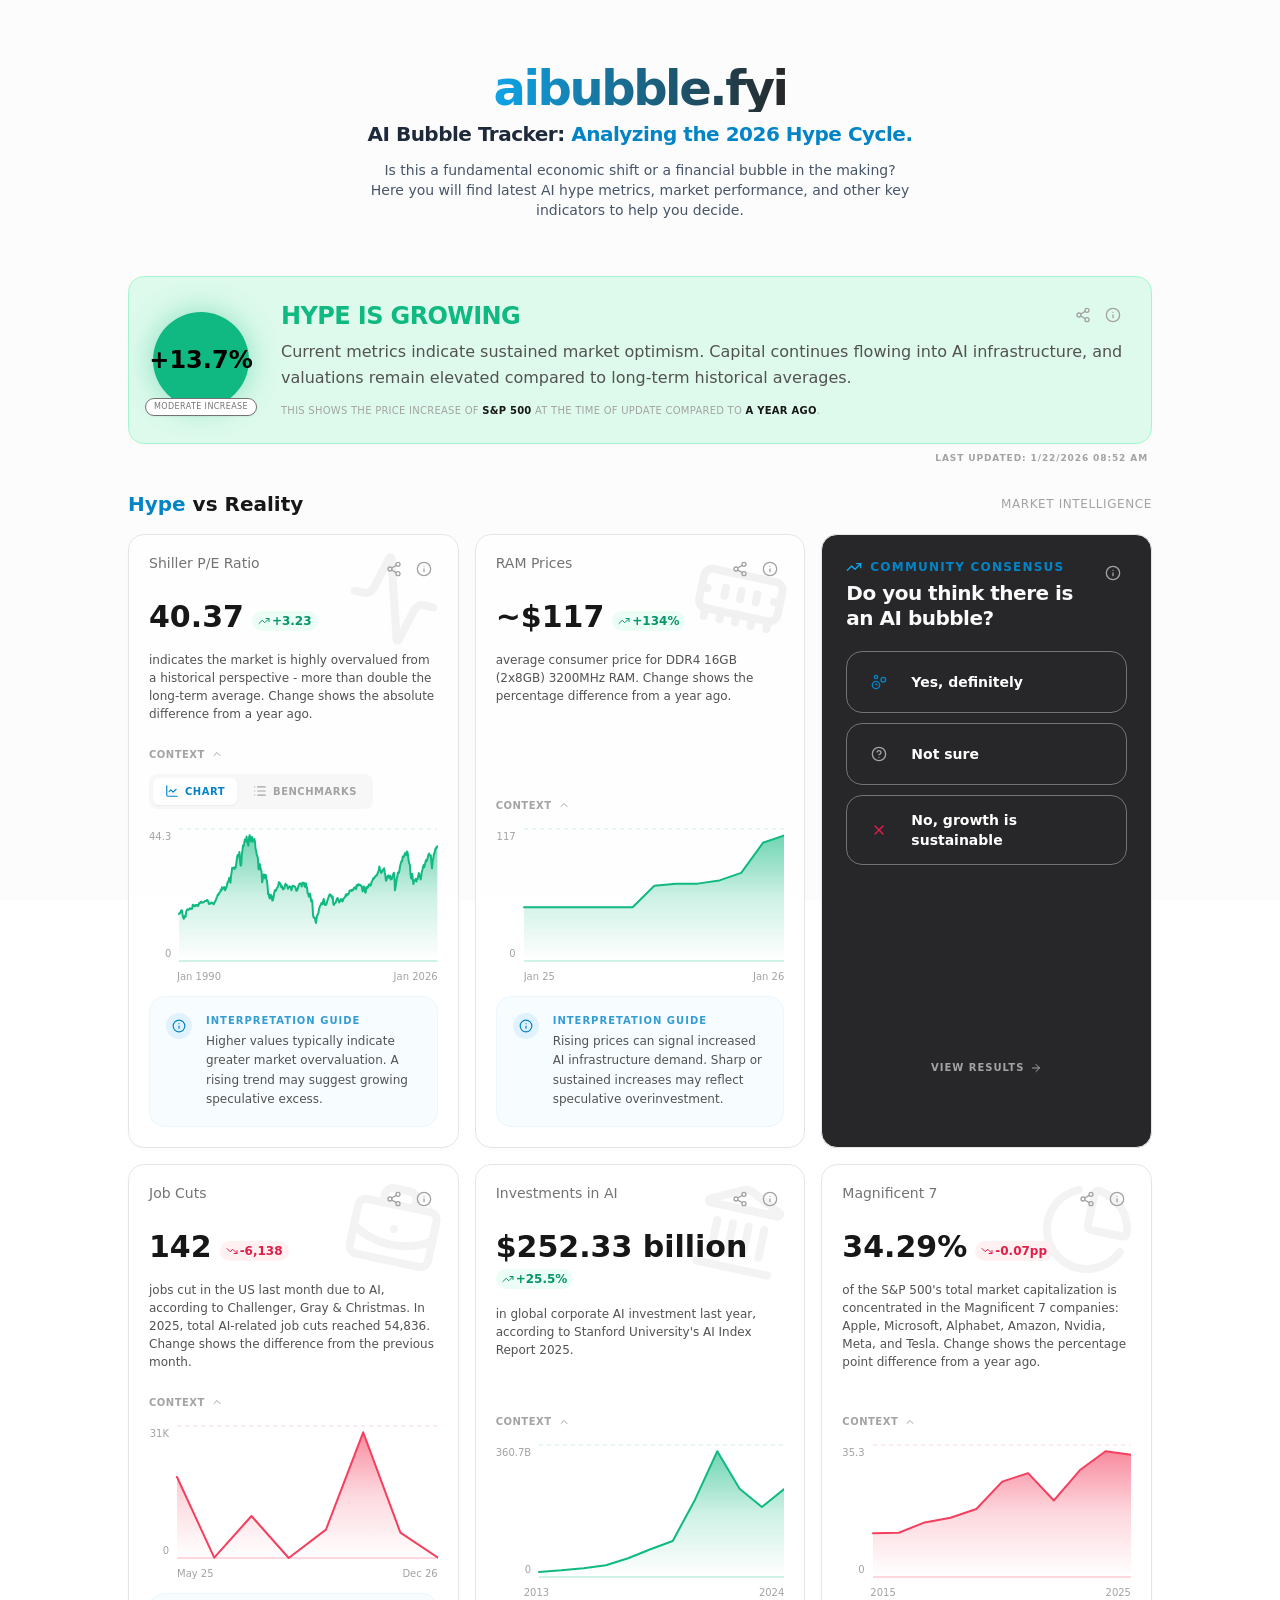
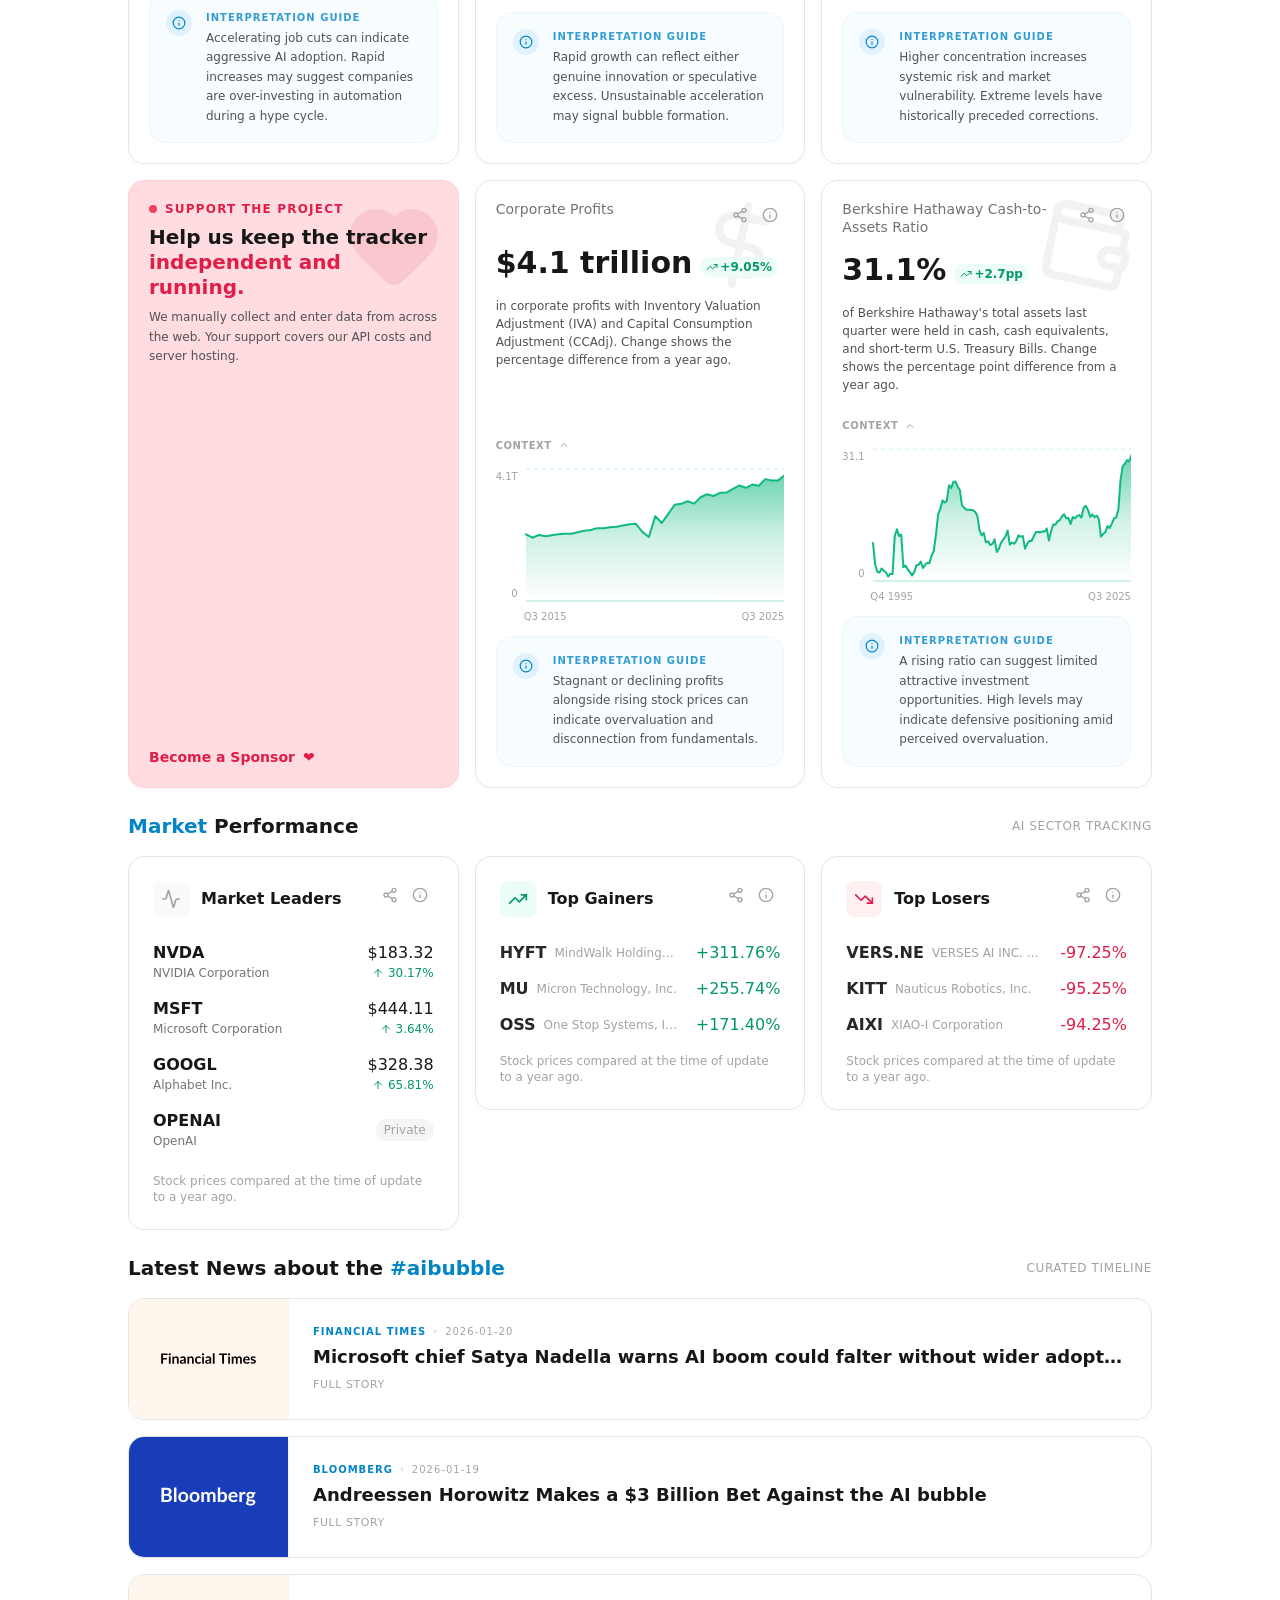
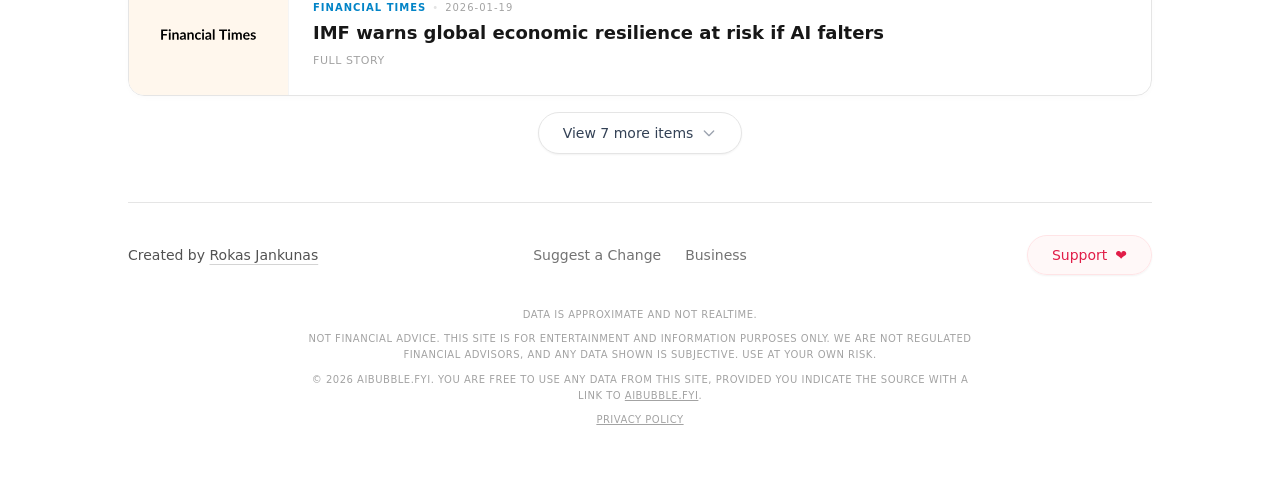
==== index.html @ c622df98 "Visual improvements to poll and update data" ====
<!doctype html>
<html lang="en">

<head>
  <meta charset="UTF-8" />
  <link rel="icon" type="image/svg+xml" href="/favicon.svg" />
  <meta name="viewport" content="width=device-width, initial-scale=1.0" />
  <title>aibubble.fyi | AI Bubble Tracker & Market Analysis</title>
  <meta name="description"
    content="Is the AI boom a fundamental shift or a bubble? Track AI hype metrics, market performance, and historical data to stay informed." />
  <link rel="canonical" href="https://aibubble.fyi/" />
  <!-- <script async src="https://pagead2.googlesyndication.com/pagead/js/adsbygoogle.js?client=ca-pub-3949128257213977" -->
  <!-- crossorigin="anonymous"></script> -->
  <script src="https://challenges.cloudflare.com/turnstile/v0/api.js" async defer></script>
  <script type="module" crossorigin src="/assets/index-wB-e-bSg.js"></script>
  <link rel="stylesheet" crossorigin href="/assets/index-C0y4DY26.css">
</head>

<body>
  <div id="root"></div>
</body>

</html>
---- assets/index-C0y4DY26.css ----
*,:before,:after{--tw-border-spacing-x: 0;--tw-border-spacing-y: 0;--tw-translate-x: 0;--tw-translate-y: 0;--tw-rotate: 0;--tw-skew-x: 0;--tw-skew-y: 0;--tw-scale-x: 1;--tw-scale-y: 1;--tw-pan-x: ;--tw-pan-y: ;--tw-pinch-zoom: ;--tw-scroll-snap-strictness: proximity;--tw-gradient-from-position: ;--tw-gradient-via-position: ;--tw-gradient-to-position: ;--tw-ordinal: ;--tw-slashed-zero: ;--tw-numeric-figure: ;--tw-numeric-spacing: ;--tw-numeric-fraction: ;--tw-ring-inset: ;--tw-ring-offset-width: 0px;--tw-ring-offset-color: #fff;--tw-ring-color: rgb(59 130 246 / .5);--tw-ring-offset-shadow: 0 0 #0000;--tw-ring-shadow: 0 0 #0000;--tw-shadow: 0 0 #0000;--tw-shadow-colored: 0 0 #0000;--tw-blur: ;--tw-brightness: ;--tw-contrast: ;--tw-grayscale: ;--tw-hue-rotate: ;--tw-invert: ;--tw-saturate: ;--tw-sepia: ;--tw-drop-shadow: ;--tw-backdrop-blur: ;--tw-backdrop-brightness: ;--tw-backdrop-contrast: ;--tw-backdrop-grayscale: ;--tw-backdrop-hue-rotate: ;--tw-backdrop-invert: ;--tw-backdrop-opacity: ;--tw-backdrop-saturate: ;--tw-backdrop-sepia: ;--tw-contain-size: ;--tw-contain-layout: ;--tw-contain-paint: ;--tw-contain-style: }::backdrop{--tw-border-spacing-x: 0;--tw-border-spacing-y: 0;--tw-translate-x: 0;--tw-translate-y: 0;--tw-rotate: 0;--tw-skew-x: 0;--tw-skew-y: 0;--tw-scale-x: 1;--tw-scale-y: 1;--tw-pan-x: ;--tw-pan-y: ;--tw-pinch-zoom: ;--tw-scroll-snap-strictness: proximity;--tw-gradient-from-position: ;--tw-gradient-via-position: ;--tw-gradient-to-position: ;--tw-ordinal: ;--tw-slashed-zero: ;--tw-numeric-figure: ;--tw-numeric-spacing: ;--tw-numeric-fraction: ;--tw-ring-inset: ;--tw-ring-offset-width: 0px;--tw-ring-offset-color: #fff;--tw-ring-color: rgb(59 130 246 / .5);--tw-ring-offset-shadow: 0 0 #0000;--tw-ring-shadow: 0 0 #0000;--tw-shadow: 0 0 #0000;--tw-shadow-colored: 0 0 #0000;--tw-blur: ;--tw-brightness: ;--tw-contrast: ;--tw-grayscale: ;--tw-hue-rotate: ;--tw-invert: ;--tw-saturate: ;--tw-sepia: ;--tw-drop-shadow: ;--tw-backdrop-blur: ;--tw-backdrop-brightness: ;--tw-backdrop-contrast: ;--tw-backdrop-grayscale: ;--tw-backdrop-hue-rotate: ;--tw-backdrop-invert: ;--tw-backdrop-opacity: ;--tw-backdrop-saturate: ;--tw-backdrop-sepia: ;--tw-contain-size: ;--tw-contain-layout: ;--tw-contain-paint: ;--tw-contain-style: }*,:before,:after{box-sizing:border-box;border-width:0;border-style:solid;border-color:#e5e7eb}:before,:after{--tw-content: ""}html,:host{line-height:1.5;-webkit-text-size-adjust:100%;-moz-tab-size:4;-o-tab-size:4;tab-size:4;font-family:ui-sans-serif,system-ui,sans-serif,"Apple Color Emoji","Segoe UI Emoji",Segoe UI Symbol,"Noto Color Emoji";font-feature-settings:normal;font-variation-settings:normal;-webkit-tap-highlight-color:transparent}body{margin:0;line-height:inherit}hr{height:0;color:inherit;border-top-width:1px}abbr:where([title]){-webkit-text-decoration:underline dotted;text-decoration:underline dotted}h1,h2,h3,h4,h5,h6{font-size:inherit;font-weight:inherit}a{color:inherit;text-decoration:inherit}b,strong{font-weight:bolder}code,kbd,samp,pre{font-family:ui-monospace,SFMono-Regular,Menlo,Monaco,Consolas,Liberation Mono,Courier New,monospace;font-feature-settings:normal;font-variation-settings:normal;font-size:1em}small{font-size:80%}sub,sup{font-size:75%;line-height:0;position:relative;vertical-align:baseline}sub{bottom:-.25em}sup{top:-.5em}table{text-indent:0;border-color:inherit;border-collapse:collapse}button,input,optgroup,select,textarea{font-family:inherit;font-feature-settings:inherit;font-variation-settings:inherit;font-size:100%;font-weight:inherit;line-height:inherit;letter-spacing:inherit;color:inherit;margin:0;padding:0}button,select{text-transform:none}button,input:where([type=button]),input:where([type=reset]),input:where([type=submit]){-webkit-appearance:button;background-color:transparent;background-image:none}:-moz-focusring{outline:auto}:-moz-ui-invalid{box-shadow:none}progress{vertical-align:baseline}::-webkit-inner-spin-button,::-webkit-outer-spin-button{height:auto}[type=search]{-webkit-appearance:textfield;outline-offset:-2px}::-webkit-search-decoration{-webkit-appearance:none}::-webkit-file-upload-button{-webkit-appearance:button;font:inherit}summary{display:list-item}blockquote,dl,dd,h1,h2,h3,h4,h5,h6,hr,figure,p,pre{margin:0}fieldset{margin:0;padding:0}legend{padding:0}ol,ul,menu{list-style:none;margin:0;padding:0}dialog{padding:0}textarea{resize:vertical}input::-moz-placeholder,textarea::-moz-placeholder{opacity:1;color:#9ca3af}input::placeholder,textarea::placeholder{opacity:1;color:#9ca3af}button,[role=button]{cursor:pointer}:disabled{cursor:default}img,svg,video,canvas,audio,iframe,embed,object{display:block;vertical-align:middle}img,video{max-width:100%;height:auto}[hidden]:where(:not([hidden=until-found])){display:none}:root{--background: 0 0% 100%;--foreground: 222.2 84% 4.9%;--card: 0 0% 100%;--card-foreground: 222.2 84% 4.9%;--popover: 0 0% 100%;--popover-foreground: 222.2 84% 4.9%;--primary: 222.2 47.4% 11.2%;--primary-foreground: 210 40% 98%;--secondary: 210 40% 96.1%;--secondary-foreground: 222.2 47.4% 11.2%;--muted: 210 40% 96.1%;--muted-foreground: 215.4 16.3% 46.9%;--accent: 210 40% 96.1%;--accent-foreground: 222.2 47.4% 11.2%;--destructive: 0 84.2% 60.2%;--destructive-foreground: 210 40% 98%;--border: 214.3 31.8% 91.4%;--input: 214.3 31.8% 91.4%;--ring: 222.2 84% 4.9%;--radius: .5rem}*{border-color:var(--border)}body{background-color:var(--background);color:var(--foreground)}.container{width:100%;margin-right:auto;margin-left:auto;padding-right:2rem;padding-left:2rem}@media(min-width:1400px){.container{max-width:1400px}}.pointer-events-none{pointer-events:none}.pointer-events-auto{pointer-events:auto}.fixed{position:fixed}.absolute{position:absolute}.relative{position:relative}.inset-0{inset:0}.-bottom-2{bottom:-.5rem}.bottom-0{bottom:0}.left-0{left:0}.left-1\/2{left:50%}.left-2{left:.5rem}.left-\[15\%\]{left:15%}.right-0{right:0}.right-6{right:1.5rem}.top-0{top:0}.top-6{top:1.5rem}.top-\[15\%\]{top:15%}.z-10{z-index:10}.z-20{z-index:20}.z-50{z-index:50}.z-\[-20\]{z-index:-20}.z-\[100\]{z-index:100}.col-span-1{grid-column:span 1 / span 1}.m-0{margin:0}.-mx-1{margin-left:-.25rem;margin-right:-.25rem}.-mx-2{margin-left:-.5rem;margin-right:-.5rem}.mx-auto{margin-left:auto;margin-right:auto}.my-1{margin-top:.25rem;margin-bottom:.25rem}.my-8{margin-top:2rem;margin-bottom:2rem}.mb-0\.5{margin-bottom:.125rem}.mb-1{margin-bottom:.25rem}.mb-10{margin-bottom:2.5rem}.mb-12{margin-bottom:3rem}.mb-2{margin-bottom:.5rem}.mb-3{margin-bottom:.75rem}.mb-8{margin-bottom:2rem}.ml-2{margin-left:.5rem}.ml-auto{margin-left:auto}.mr-2{margin-right:.5rem}.mt-0\.5{margin-top:.125rem}.mt-1\.5{margin-top:.375rem}.mt-12{margin-top:3rem}.mt-2{margin-top:.5rem}.mt-3{margin-top:.75rem}.mt-4{margin-top:1rem}.mt-5{margin-top:1.25rem}.mt-auto{margin-top:auto}.block{display:block}.inline-block{display:inline-block}.flex{display:flex}.inline-flex{display:inline-flex}.grid{display:grid}.hidden{display:none}.h-0{height:0px}.h-1{height:.25rem}.h-1\.5{height:.375rem}.h-10{height:2.5rem}.h-11{height:2.75rem}.h-16{height:4rem}.h-2{height:.5rem}.h-2\.5{height:.625rem}.h-20{height:5rem}.h-24{height:6rem}.h-3{height:.75rem}.h-3\.5{height:.875rem}.h-4{height:1rem}.h-5{height:1.25rem}.h-6{height:1.5rem}.h-9{height:2.25rem}.h-\[100px\]{height:100px}.h-\[140px\]{height:140px}.h-\[25\%\]{height:25%}.h-full{height:100%}.h-px{height:1px}.max-h-\[80vh\]{max-height:80vh}.min-h-\[100px\]{min-height:100px}.min-h-\[110px\]{min-height:110px}.min-h-\[140px\]{min-height:140px}.min-h-\[160px\]{min-height:160px}.min-h-\[200px\]{min-height:200px}.min-h-\[65px\]{min-height:65px}.min-h-screen{min-height:100vh}.w-0{width:0px}.w-0\.5{width:.125rem}.w-1{width:.25rem}.w-10{width:2.5rem}.w-16{width:4rem}.w-2{width:.5rem}.w-2\.5{width:.625rem}.w-20{width:5rem}.w-24{width:6rem}.w-3{width:.75rem}.w-3\.5{width:.875rem}.w-4{width:1rem}.w-48{width:12rem}.w-5{width:1.25rem}.w-\[25\%\]{width:25%}.w-fit{width:-moz-fit-content;width:fit-content}.w-full{width:100%}.min-w-0{min-width:0px}.min-w-\[10rem\]{min-width:10rem}.min-w-\[28px\]{min-width:28px}.min-w-\[8rem\]{min-width:8rem}.max-w-2xl{max-width:42rem}.max-w-3xl{max-width:48rem}.max-w-5xl{max-width:64rem}.max-w-\[80px\]{max-width:80px}.max-w-full{max-width:100%}.max-w-md{max-width:28rem}.max-w-none{max-width:none}.max-w-xl{max-width:36rem}.flex-1{flex:1 1 0%}.flex-shrink-0,.shrink-0{flex-shrink:0}.origin-center{transform-origin:center}.-translate-x-1\/2{--tw-translate-x: -50%;transform:translate(var(--tw-translate-x),var(--tw-translate-y)) rotate(var(--tw-rotate)) skew(var(--tw-skew-x)) skewY(var(--tw-skew-y)) scaleX(var(--tw-scale-x)) scaleY(var(--tw-scale-y))}.-translate-x-2{--tw-translate-x: -.5rem;transform:translate(var(--tw-translate-x),var(--tw-translate-y)) rotate(var(--tw-rotate)) skew(var(--tw-skew-x)) skewY(var(--tw-skew-y)) scaleX(var(--tw-scale-x)) scaleY(var(--tw-scale-y))}.-translate-x-4{--tw-translate-x: -1rem;transform:translate(var(--tw-translate-x),var(--tw-translate-y)) rotate(var(--tw-rotate)) skew(var(--tw-skew-x)) skewY(var(--tw-skew-y)) scaleX(var(--tw-scale-x)) scaleY(var(--tw-scale-y))}.-translate-x-px{--tw-translate-x: -1px;transform:translate(var(--tw-translate-x),var(--tw-translate-y)) rotate(var(--tw-rotate)) skew(var(--tw-skew-x)) skewY(var(--tw-skew-y)) scaleX(var(--tw-scale-x)) scaleY(var(--tw-scale-y))}.-translate-y-1\/2{--tw-translate-y: -50%;transform:translate(var(--tw-translate-x),var(--tw-translate-y)) rotate(var(--tw-rotate)) skew(var(--tw-skew-x)) skewY(var(--tw-skew-y)) scaleX(var(--tw-scale-x)) scaleY(var(--tw-scale-y))}.translate-x-0{--tw-translate-x: 0px;transform:translate(var(--tw-translate-x),var(--tw-translate-y)) rotate(var(--tw-rotate)) skew(var(--tw-skew-x)) skewY(var(--tw-skew-y)) scaleX(var(--tw-scale-x)) scaleY(var(--tw-scale-y))}.translate-x-4{--tw-translate-x: 1rem;transform:translate(var(--tw-translate-x),var(--tw-translate-y)) rotate(var(--tw-rotate)) skew(var(--tw-skew-x)) skewY(var(--tw-skew-y)) scaleX(var(--tw-scale-x)) scaleY(var(--tw-scale-y))}.translate-x-px{--tw-translate-x: 1px;transform:translate(var(--tw-translate-x),var(--tw-translate-y)) rotate(var(--tw-rotate)) skew(var(--tw-skew-x)) skewY(var(--tw-skew-y)) scaleX(var(--tw-scale-x)) scaleY(var(--tw-scale-y))}.translate-y-\[-0\.5px\]{--tw-translate-y: -.5px;transform:translate(var(--tw-translate-x),var(--tw-translate-y)) rotate(var(--tw-rotate)) skew(var(--tw-skew-x)) skewY(var(--tw-skew-y)) scaleX(var(--tw-scale-x)) scaleY(var(--tw-scale-y))}.rotate-12{--tw-rotate: 12deg;transform:translate(var(--tw-translate-x),var(--tw-translate-y)) rotate(var(--tw-rotate)) skew(var(--tw-skew-x)) skewY(var(--tw-skew-y)) scaleX(var(--tw-scale-x)) scaleY(var(--tw-scale-y))}.rotate-180{--tw-rotate: 180deg;transform:translate(var(--tw-translate-x),var(--tw-translate-y)) rotate(var(--tw-rotate)) skew(var(--tw-skew-x)) skewY(var(--tw-skew-y)) scaleX(var(--tw-scale-x)) scaleY(var(--tw-scale-y))}.scale-90{--tw-scale-x: .9;--tw-scale-y: .9;transform:translate(var(--tw-translate-x),var(--tw-translate-y)) rotate(var(--tw-rotate)) skew(var(--tw-skew-x)) skewY(var(--tw-skew-y)) scaleX(var(--tw-scale-x)) scaleY(var(--tw-scale-y))}.transform{transform:translate(var(--tw-translate-x),var(--tw-translate-y)) rotate(var(--tw-rotate)) skew(var(--tw-skew-x)) skewY(var(--tw-skew-y)) scaleX(var(--tw-scale-x)) scaleY(var(--tw-scale-y))}@keyframes pulse{50%{opacity:.5}}.animate-pulse{animation:pulse 2s cubic-bezier(.4,0,.6,1) infinite}@keyframes spin{to{transform:rotate(360deg)}}.animate-spin{animation:spin 1s linear infinite}.cursor-crosshair{cursor:crosshair}.cursor-default{cursor:default}.cursor-pointer{cursor:pointer}.select-none{-webkit-user-select:none;-moz-user-select:none;user-select:none}.resize{resize:both}.grid-cols-1{grid-template-columns:repeat(1,minmax(0,1fr))}.flex-row{flex-direction:row}.flex-col{flex-direction:column}.flex-wrap{flex-wrap:wrap}.items-start{align-items:flex-start}.items-end{align-items:flex-end}.items-center{align-items:center}.items-baseline{align-items:baseline}.items-stretch{align-items:stretch}.justify-end{justify-content:flex-end}.justify-center{justify-content:center}.justify-between{justify-content:space-between}.gap-0\.5{gap:.125rem}.gap-1{gap:.25rem}.gap-1\.5{gap:.375rem}.gap-2{gap:.5rem}.gap-2\.5{gap:.625rem}.gap-3{gap:.75rem}.gap-3\.5{gap:.875rem}.gap-4{gap:1rem}.gap-5{gap:1.25rem}.gap-6{gap:1.5rem}.gap-8{gap:2rem}.gap-x-2{-moz-column-gap:.5rem;column-gap:.5rem}.gap-y-1{row-gap:.25rem}.space-y-0\.5>:not([hidden])~:not([hidden]){--tw-space-y-reverse: 0;margin-top:calc(.125rem * calc(1 - var(--tw-space-y-reverse)));margin-bottom:calc(.125rem * var(--tw-space-y-reverse))}.space-y-1>:not([hidden])~:not([hidden]){--tw-space-y-reverse: 0;margin-top:calc(.25rem * calc(1 - var(--tw-space-y-reverse)));margin-bottom:calc(.25rem * var(--tw-space-y-reverse))}.space-y-1\.5>:not([hidden])~:not([hidden]){--tw-space-y-reverse: 0;margin-top:calc(.375rem * calc(1 - var(--tw-space-y-reverse)));margin-bottom:calc(.375rem * var(--tw-space-y-reverse))}.space-y-2>:not([hidden])~:not([hidden]){--tw-space-y-reverse: 0;margin-top:calc(.5rem * calc(1 - var(--tw-space-y-reverse)));margin-bottom:calc(.5rem * var(--tw-space-y-reverse))}.space-y-3>:not([hidden])~:not([hidden]){--tw-space-y-reverse: 0;margin-top:calc(.75rem * calc(1 - var(--tw-space-y-reverse)));margin-bottom:calc(.75rem * var(--tw-space-y-reverse))}.space-y-4>:not([hidden])~:not([hidden]){--tw-space-y-reverse: 0;margin-top:calc(1rem * calc(1 - var(--tw-space-y-reverse)));margin-bottom:calc(1rem * var(--tw-space-y-reverse))}.space-y-5>:not([hidden])~:not([hidden]){--tw-space-y-reverse: 0;margin-top:calc(1.25rem * calc(1 - var(--tw-space-y-reverse)));margin-bottom:calc(1.25rem * var(--tw-space-y-reverse))}.space-y-6>:not([hidden])~:not([hidden]){--tw-space-y-reverse: 0;margin-top:calc(1.5rem * calc(1 - var(--tw-space-y-reverse)));margin-bottom:calc(1.5rem * var(--tw-space-y-reverse))}.space-y-8>:not([hidden])~:not([hidden]){--tw-space-y-reverse: 0;margin-top:calc(2rem * calc(1 - var(--tw-space-y-reverse)));margin-bottom:calc(2rem * var(--tw-space-y-reverse))}.self-start{align-self:flex-start}.self-end{align-self:flex-end}.overflow-auto{overflow:auto}.overflow-hidden{overflow:hidden}.overflow-visible{overflow:visible}.overflow-y-auto{overflow-y:auto}.overflow-x-hidden{overflow-x:hidden}.truncate{overflow:hidden;text-overflow:ellipsis;white-space:nowrap}.whitespace-nowrap{white-space:nowrap}.break-words{overflow-wrap:break-word}.break-all{word-break:break-all}.rounded{border-radius:.25rem}.rounded-2xl{border-radius:1rem}.rounded-3xl{border-radius:1.5rem}.rounded-\[2\.5rem\]{border-radius:2.5rem}.rounded-full{border-radius:9999px}.rounded-lg{border-radius:var(--radius)}.rounded-md{border-radius:calc(var(--radius) - 2px)}.rounded-sm{border-radius:calc(var(--radius) - 4px)}.rounded-xl{border-radius:.75rem}.border{border-width:1px}.border-2{border-width:2px}.border-4{border-width:4px}.border-b{border-bottom-width:1px}.border-b-\[4px\]{border-bottom-width:4px}.border-l-\[4px\]{border-left-width:4px}.border-r{border-right-width:1px}.border-r-\[4px\]{border-right-width:4px}.border-t{border-top-width:1px}.border-t-\[4px\]{border-top-width:4px}.border-dashed{border-style:dashed}.border-amber-100{--tw-border-opacity: 1;border-color:rgb(254 243 199 / var(--tw-border-opacity, 1))}.border-amber-200{--tw-border-opacity: 1;border-color:rgb(253 230 138 / var(--tw-border-opacity, 1))}.border-emerald-100{--tw-border-opacity: 1;border-color:rgb(209 250 229 / var(--tw-border-opacity, 1))}.border-emerald-200{--tw-border-opacity: 1;border-color:rgb(167 243 208 / var(--tw-border-opacity, 1))}.border-indigo-100{--tw-border-opacity: 1;border-color:rgb(224 231 255 / var(--tw-border-opacity, 1))}.border-input{border-color:var(--input)}.border-neutral-100{--tw-border-opacity: 1;border-color:rgb(245 245 245 / var(--tw-border-opacity, 1))}.border-neutral-200{--tw-border-opacity: 1;border-color:rgb(229 229 229 / var(--tw-border-opacity, 1))}.border-neutral-200\/50{border-color:#e5e5e580}.border-neutral-200\/60{border-color:#e5e5e599}.border-neutral-300{--tw-border-opacity: 1;border-color:rgb(212 212 212 / var(--tw-border-opacity, 1))}.border-neutral-50{--tw-border-opacity: 1;border-color:rgb(250 250 250 / var(--tw-border-opacity, 1))}.border-neutral-500{--tw-border-opacity: 1;border-color:rgb(115 115 115 / var(--tw-border-opacity, 1))}.border-rose-100{--tw-border-opacity: 1;border-color:rgb(255 228 230 / var(--tw-border-opacity, 1))}.border-rose-200{--tw-border-opacity: 1;border-color:rgb(254 205 211 / var(--tw-border-opacity, 1))}.border-sky-100{--tw-border-opacity: 1;border-color:rgb(224 242 254 / var(--tw-border-opacity, 1))}.border-sky-100\/50{border-color:#e0f2fe80}.border-sky-400{--tw-border-opacity: 1;border-color:rgb(56 189 248 / var(--tw-border-opacity, 1))}.border-transparent{border-color:transparent}.border-b-neutral-900{--tw-border-opacity: 1;border-bottom-color:rgb(23 23 23 / var(--tw-border-opacity, 1))}.border-l-transparent{border-left-color:transparent}.border-r-transparent{border-right-color:transparent}.border-t-neutral-900{--tw-border-opacity: 1;border-top-color:rgb(23 23 23 / var(--tw-border-opacity, 1))}.border-t-sky-600{--tw-border-opacity: 1;border-top-color:rgb(2 132 199 / var(--tw-border-opacity, 1))}.bg-amber-100\/70{background-color:#fef3c7b3}.bg-amber-50{--tw-bg-opacity: 1;background-color:rgb(255 251 235 / var(--tw-bg-opacity, 1))}.bg-amber-500{--tw-bg-opacity: 1;background-color:rgb(245 158 11 / var(--tw-bg-opacity, 1))}.bg-background{background-color:var(--background)}.bg-black\/40{background-color:#0006}.bg-blue-400\/5{background-color:#60a5fa0d}.bg-card{background-color:var(--card)}.bg-destructive{background-color:var(--destructive)}.bg-emerald-100{--tw-bg-opacity: 1;background-color:rgb(209 250 229 / var(--tw-bg-opacity, 1))}.bg-emerald-100\/70{background-color:#d1fae5b3}.bg-emerald-400{--tw-bg-opacity: 1;background-color:rgb(52 211 153 / var(--tw-bg-opacity, 1))}.bg-emerald-50{--tw-bg-opacity: 1;background-color:rgb(236 253 245 / var(--tw-bg-opacity, 1))}.bg-emerald-50\/80{background-color:#ecfdf5cc}.bg-emerald-500{--tw-bg-opacity: 1;background-color:rgb(16 185 129 / var(--tw-bg-opacity, 1))}.bg-emerald-600{--tw-bg-opacity: 1;background-color:rgb(5 150 105 / var(--tw-bg-opacity, 1))}.bg-indigo-100{--tw-bg-opacity: 1;background-color:rgb(224 231 255 / var(--tw-bg-opacity, 1))}.bg-indigo-600{--tw-bg-opacity: 1;background-color:rgb(79 70 229 / var(--tw-bg-opacity, 1))}.bg-neutral-100{--tw-bg-opacity: 1;background-color:rgb(245 245 245 / var(--tw-bg-opacity, 1))}.bg-neutral-100\/80{background-color:#f5f5f5cc}.bg-neutral-400{--tw-bg-opacity: 1;background-color:rgb(163 163 163 / var(--tw-bg-opacity, 1))}.bg-neutral-400\/50{background-color:#a3a3a380}.bg-neutral-50{--tw-bg-opacity: 1;background-color:rgb(250 250 250 / var(--tw-bg-opacity, 1))}.bg-neutral-50\/50{background-color:#fafafa80}.bg-neutral-500{--tw-bg-opacity: 1;background-color:rgb(115 115 115 / var(--tw-bg-opacity, 1))}.bg-neutral-900{--tw-bg-opacity: 1;background-color:rgb(23 23 23 / var(--tw-bg-opacity, 1))}.bg-primary{background-color:var(--primary)}.bg-rose-100\/70{background-color:#ffe4e6b3}.bg-rose-200\/70{background-color:#fecdd3b3}.bg-rose-50{--tw-bg-opacity: 1;background-color:rgb(255 241 242 / var(--tw-bg-opacity, 1))}.bg-rose-50\/50{background-color:#fff1f280}.bg-rose-50\/80{background-color:#fff1f2cc}.bg-rose-500{--tw-bg-opacity: 1;background-color:rgb(244 63 94 / var(--tw-bg-opacity, 1))}.bg-rose-600{--tw-bg-opacity: 1;background-color:rgb(225 29 72 / var(--tw-bg-opacity, 1))}.bg-secondary{background-color:var(--secondary)}.bg-sky-100{--tw-bg-opacity: 1;background-color:rgb(224 242 254 / var(--tw-bg-opacity, 1))}.bg-sky-50{--tw-bg-opacity: 1;background-color:rgb(240 249 255 / var(--tw-bg-opacity, 1))}.bg-sky-50\/50{background-color:#f0f9ff80}.bg-sky-50\/80{background-color:#f0f9ffcc}.bg-sky-500{--tw-bg-opacity: 1;background-color:rgb(14 165 233 / var(--tw-bg-opacity, 1))}.bg-sky-600{--tw-bg-opacity: 1;background-color:rgb(2 132 199 / var(--tw-bg-opacity, 1))}.bg-transparent{background-color:transparent}.bg-white{--tw-bg-opacity: 1;background-color:rgb(255 255 255 / var(--tw-bg-opacity, 1))}.bg-white\/40{background-color:#fff6}.bg-white\/50{background-color:#ffffff80}.bg-white\/70{background-color:#ffffffb3}.bg-white\/80{background-color:#fffc}.bg-zinc-700{--tw-bg-opacity: 1;background-color:rgb(63 63 70 / var(--tw-bg-opacity, 1))}.bg-zinc-800{--tw-bg-opacity: 1;background-color:rgb(39 39 42 / var(--tw-bg-opacity, 1))}.bg-gradient-to-br{background-image:linear-gradient(to bottom right,var(--tw-gradient-stops))}.from-indigo-50{--tw-gradient-from: #eef2ff var(--tw-gradient-from-position);--tw-gradient-to: rgb(238 242 255 / 0) var(--tw-gradient-to-position);--tw-gradient-stops: var(--tw-gradient-from), var(--tw-gradient-to)}.to-purple-50{--tw-gradient-to: #faf5ff var(--tw-gradient-to-position)}.fill-current{fill:currentColor}.fill-rose-600{fill:#e11d48}.object-cover{-o-object-fit:cover;object-fit:cover}.p-1{padding:.25rem}.p-1\.5{padding:.375rem}.p-10{padding:2.5rem}.p-2{padding:.5rem}.p-2\.5{padding:.625rem}.p-3{padding:.75rem}.p-4{padding:1rem}.p-5{padding:1.25rem}.p-6{padding:1.5rem}.p-8{padding:2rem}.px-0{padding-left:0;padding-right:0}.px-1{padding-left:.25rem;padding-right:.25rem}.px-1\.5{padding-left:.375rem;padding-right:.375rem}.px-2{padding-left:.5rem;padding-right:.5rem}.px-2\.5{padding-left:.625rem;padding-right:.625rem}.px-3{padding-left:.75rem;padding-right:.75rem}.px-4{padding-left:1rem;padding-right:1rem}.px-5{padding-left:1.25rem;padding-right:1.25rem}.px-6{padding-left:1.5rem;padding-right:1.5rem}.px-8{padding-left:2rem;padding-right:2rem}.py-0\.5{padding-top:.125rem;padding-bottom:.125rem}.py-1{padding-top:.25rem;padding-bottom:.25rem}.py-1\.5{padding-top:.375rem;padding-bottom:.375rem}.py-2{padding-top:.5rem;padding-bottom:.5rem}.py-2\.5{padding-top:.625rem;padding-bottom:.625rem}.py-3{padding-top:.75rem;padding-bottom:.75rem}.py-3\.5{padding-top:.875rem;padding-bottom:.875rem}.py-4{padding-top:1rem;padding-bottom:1rem}.py-6{padding-top:1.5rem;padding-bottom:1.5rem}.py-8{padding-top:2rem;padding-bottom:2rem}.pb-12{padding-bottom:3rem}.pb-6{padding-bottom:1.5rem}.pb-8{padding-bottom:2rem}.pl-0{padding-left:0}.pl-8{padding-left:2rem}.pr-2{padding-right:.5rem}.pr-8{padding-right:2rem}.pt-0{padding-top:0}.pt-1{padding-top:.25rem}.pt-10{padding-top:2.5rem}.pt-2{padding-top:.5rem}.pt-3{padding-top:.75rem}.pt-4{padding-top:1rem}.pt-6{padding-top:1.5rem}.text-left{text-align:left}.text-center{text-align:center}.text-right{text-align:right}.font-sans{font-family:ui-sans-serif,system-ui,sans-serif,"Apple Color Emoji","Segoe UI Emoji",Segoe UI Symbol,"Noto Color Emoji"}.text-2xl{font-size:1.5rem;line-height:2rem}.text-5xl{font-size:3rem;line-height:1}.text-\[10px\]{font-size:10px}.text-\[11px\]{font-size:11px}.text-\[7px\]{font-size:7px}.text-\[8px\]{font-size:8px}.text-\[9px\]{font-size:9px}.text-base{font-size:1rem;line-height:1.5rem}.text-lg{font-size:1.125rem;line-height:1.75rem}.text-sm{font-size:.875rem;line-height:1.25rem}.text-xl{font-size:1.25rem;line-height:1.75rem}.text-xs{font-size:.75rem;line-height:1rem}.font-black{font-weight:900}.font-bold{font-weight:700}.font-extrabold{font-weight:800}.font-medium{font-weight:500}.font-normal{font-weight:400}.font-semibold{font-weight:600}.uppercase{text-transform:uppercase}.normal-case{text-transform:none}.italic{font-style:italic}.leading-none{line-height:1}.leading-normal{line-height:1.5}.leading-relaxed{line-height:1.625}.leading-tight{line-height:1.25}.tracking-\[0\.2em\]{letter-spacing:.2em}.tracking-normal{letter-spacing:0em}.tracking-tight{letter-spacing:-.025em}.tracking-tighter{letter-spacing:-.05em}.tracking-wide{letter-spacing:.025em}.tracking-wider{letter-spacing:.05em}.tracking-widest{letter-spacing:.1em}.text-amber-500{--tw-text-opacity: 1;color:rgb(245 158 11 / var(--tw-text-opacity, 1))}.text-amber-600{--tw-text-opacity: 1;color:rgb(217 119 6 / var(--tw-text-opacity, 1))}.text-black{--tw-text-opacity: 1;color:rgb(0 0 0 / var(--tw-text-opacity, 1))}.text-card-foreground{color:var(--card-foreground)}.text-destructive-foreground{color:var(--destructive-foreground)}.text-emerald-500{--tw-text-opacity: 1;color:rgb(16 185 129 / var(--tw-text-opacity, 1))}.text-emerald-600{--tw-text-opacity: 1;color:rgb(5 150 105 / var(--tw-text-opacity, 1))}.text-emerald-900{--tw-text-opacity: 1;color:rgb(6 78 59 / var(--tw-text-opacity, 1))}.text-gray-400{--tw-text-opacity: 1;color:rgb(156 163 175 / var(--tw-text-opacity, 1))}.text-indigo-600{--tw-text-opacity: 1;color:rgb(79 70 229 / var(--tw-text-opacity, 1))}.text-muted-foreground{color:var(--muted-foreground)}.text-neutral-200{--tw-text-opacity: 1;color:rgb(229 229 229 / var(--tw-text-opacity, 1))}.text-neutral-400{--tw-text-opacity: 1;color:rgb(163 163 163 / var(--tw-text-opacity, 1))}.text-neutral-50{--tw-text-opacity: 1;color:rgb(250 250 250 / var(--tw-text-opacity, 1))}.text-neutral-500{--tw-text-opacity: 1;color:rgb(115 115 115 / var(--tw-text-opacity, 1))}.text-neutral-600{--tw-text-opacity: 1;color:rgb(82 82 82 / var(--tw-text-opacity, 1))}.text-neutral-700{--tw-text-opacity: 1;color:rgb(64 64 64 / var(--tw-text-opacity, 1))}.text-neutral-800{--tw-text-opacity: 1;color:rgb(38 38 38 / var(--tw-text-opacity, 1))}.text-neutral-900{--tw-text-opacity: 1;color:rgb(23 23 23 / var(--tw-text-opacity, 1))}.text-neutral-950{--tw-text-opacity: 1;color:rgb(10 10 10 / var(--tw-text-opacity, 1))}.text-primary{color:var(--primary)}.text-primary-foreground{color:var(--primary-foreground)}.text-rose-500{--tw-text-opacity: 1;color:rgb(244 63 94 / var(--tw-text-opacity, 1))}.text-rose-600{--tw-text-opacity: 1;color:rgb(225 29 72 / var(--tw-text-opacity, 1))}.text-rose-900{--tw-text-opacity: 1;color:rgb(136 19 55 / var(--tw-text-opacity, 1))}.text-secondary-foreground{color:var(--secondary-foreground)}.text-sky-300{--tw-text-opacity: 1;color:rgb(125 211 252 / var(--tw-text-opacity, 1))}.text-sky-500{--tw-text-opacity: 1;color:rgb(14 165 233 / var(--tw-text-opacity, 1))}.text-sky-600{--tw-text-opacity: 1;color:rgb(2 132 199 / var(--tw-text-opacity, 1))}.text-sky-600\/80{color:#0284c7cc}.text-sky-900{--tw-text-opacity: 1;color:rgb(12 74 110 / var(--tw-text-opacity, 1))}.text-sky-900\/40{color:#0c4a6e66}.text-slate-400{--tw-text-opacity: 1;color:rgb(148 163 184 / var(--tw-text-opacity, 1))}.text-slate-600{--tw-text-opacity: 1;color:rgb(71 85 105 / var(--tw-text-opacity, 1))}.text-slate-700{--tw-text-opacity: 1;color:rgb(51 65 85 / var(--tw-text-opacity, 1))}.text-slate-800{--tw-text-opacity: 1;color:rgb(30 41 59 / var(--tw-text-opacity, 1))}.text-white{--tw-text-opacity: 1;color:rgb(255 255 255 / var(--tw-text-opacity, 1))}.underline{text-decoration-line:underline}.no-underline{text-decoration-line:none}.decoration-neutral-300{text-decoration-color:#d4d4d4}.underline-offset-4{text-underline-offset:4px}.antialiased{-webkit-font-smoothing:antialiased;-moz-osx-font-smoothing:grayscale}.opacity-0{opacity:0}.opacity-10{opacity:.1}.opacity-100{opacity:1}.opacity-30{opacity:.3}.opacity-5{opacity:.05}.opacity-60{opacity:.6}.opacity-70{opacity:.7}.shadow{--tw-shadow: 0 1px 3px 0 rgb(0 0 0 / .1), 0 1px 2px -1px rgb(0 0 0 / .1);--tw-shadow-colored: 0 1px 3px 0 var(--tw-shadow-color), 0 1px 2px -1px var(--tw-shadow-color);box-shadow:var(--tw-ring-offset-shadow, 0 0 #0000),var(--tw-ring-shadow, 0 0 #0000),var(--tw-shadow)}.shadow-2xl{--tw-shadow: 0 25px 50px -12px rgb(0 0 0 / .25);--tw-shadow-colored: 0 25px 50px -12px var(--tw-shadow-color);box-shadow:var(--tw-ring-offset-shadow, 0 0 #0000),var(--tw-ring-shadow, 0 0 #0000),var(--tw-shadow)}.shadow-\[0_0_30px_rgba\(16\,185\,129\,0\.4\)\]{--tw-shadow: 0 0 30px rgba(16,185,129,.4);--tw-shadow-colored: 0 0 30px var(--tw-shadow-color);box-shadow:var(--tw-ring-offset-shadow, 0 0 #0000),var(--tw-ring-shadow, 0 0 #0000),var(--tw-shadow)}.shadow-\[0_0_30px_rgba\(225\,29\,72\,0\.4\)\]{--tw-shadow: 0 0 30px rgba(225,29,72,.4);--tw-shadow-colored: 0 0 30px var(--tw-shadow-color);box-shadow:var(--tw-ring-offset-shadow, 0 0 #0000),var(--tw-ring-shadow, 0 0 #0000),var(--tw-shadow)}.shadow-\[0_0_30px_rgba\(245\,158\,11\,0\.4\)\]{--tw-shadow: 0 0 30px rgba(245,158,11,.4);--tw-shadow-colored: 0 0 30px var(--tw-shadow-color);box-shadow:var(--tw-ring-offset-shadow, 0 0 #0000),var(--tw-ring-shadow, 0 0 #0000),var(--tw-shadow)}.shadow-\[0_10px_40px_-10px_rgba\(0\,0\,0\,0\.15\)\]{--tw-shadow: 0 10px 40px -10px rgba(0,0,0,.15);--tw-shadow-colored: 0 10px 40px -10px var(--tw-shadow-color);box-shadow:var(--tw-ring-offset-shadow, 0 0 #0000),var(--tw-ring-shadow, 0 0 #0000),var(--tw-shadow)}.shadow-\[0_2px_10px_-4px_rgba\(0\,0\,0\,0\.05\)\]{--tw-shadow: 0 2px 10px -4px rgba(0,0,0,.05);--tw-shadow-colored: 0 2px 10px -4px var(--tw-shadow-color);box-shadow:var(--tw-ring-offset-shadow, 0 0 #0000),var(--tw-ring-shadow, 0 0 #0000),var(--tw-shadow)}.shadow-inner{--tw-shadow: inset 0 2px 4px 0 rgb(0 0 0 / .05);--tw-shadow-colored: inset 0 2px 4px 0 var(--tw-shadow-color);box-shadow:var(--tw-ring-offset-shadow, 0 0 #0000),var(--tw-ring-shadow, 0 0 #0000),var(--tw-shadow)}.shadow-lg{--tw-shadow: 0 10px 15px -3px rgb(0 0 0 / .1), 0 4px 6px -4px rgb(0 0 0 / .1);--tw-shadow-colored: 0 10px 15px -3px var(--tw-shadow-color), 0 4px 6px -4px var(--tw-shadow-color);box-shadow:var(--tw-ring-offset-shadow, 0 0 #0000),var(--tw-ring-shadow, 0 0 #0000),var(--tw-shadow)}.shadow-md{--tw-shadow: 0 4px 6px -1px rgb(0 0 0 / .1), 0 2px 4px -2px rgb(0 0 0 / .1);--tw-shadow-colored: 0 4px 6px -1px var(--tw-shadow-color), 0 2px 4px -2px var(--tw-shadow-color);box-shadow:var(--tw-ring-offset-shadow, 0 0 #0000),var(--tw-ring-shadow, 0 0 #0000),var(--tw-shadow)}.shadow-sm{--tw-shadow: 0 1px 2px 0 rgb(0 0 0 / .05);--tw-shadow-colored: 0 1px 2px 0 var(--tw-shadow-color);box-shadow:var(--tw-ring-offset-shadow, 0 0 #0000),var(--tw-ring-shadow, 0 0 #0000),var(--tw-shadow)}.outline-none{outline:2px solid transparent;outline-offset:2px}.outline{outline-style:solid}.ring-1{--tw-ring-offset-shadow: var(--tw-ring-inset) 0 0 0 var(--tw-ring-offset-width) var(--tw-ring-offset-color);--tw-ring-shadow: var(--tw-ring-inset) 0 0 0 calc(1px + var(--tw-ring-offset-width)) var(--tw-ring-color);box-shadow:var(--tw-ring-offset-shadow),var(--tw-ring-shadow),var(--tw-shadow, 0 0 #0000)}.ring-neutral-200{--tw-ring-opacity: 1;--tw-ring-color: rgb(229 229 229 / var(--tw-ring-opacity, 1))}.ring-offset-background{--tw-ring-offset-color: var(--background)}.blur{--tw-blur: blur(8px);filter:var(--tw-blur) var(--tw-brightness) var(--tw-contrast) var(--tw-grayscale) var(--tw-hue-rotate) var(--tw-invert) var(--tw-saturate) var(--tw-sepia) var(--tw-drop-shadow)}.blur-\[1px\]{--tw-blur: blur(1px);filter:var(--tw-blur) var(--tw-brightness) var(--tw-contrast) var(--tw-grayscale) var(--tw-hue-rotate) var(--tw-invert) var(--tw-saturate) var(--tw-sepia) var(--tw-drop-shadow)}.filter{filter:var(--tw-blur) var(--tw-brightness) var(--tw-contrast) var(--tw-grayscale) var(--tw-hue-rotate) var(--tw-invert) var(--tw-saturate) var(--tw-sepia) var(--tw-drop-shadow)}.backdrop-blur-sm{--tw-backdrop-blur: blur(4px);-webkit-backdrop-filter:var(--tw-backdrop-blur) var(--tw-backdrop-brightness) var(--tw-backdrop-contrast) var(--tw-backdrop-grayscale) var(--tw-backdrop-hue-rotate) var(--tw-backdrop-invert) var(--tw-backdrop-opacity) var(--tw-backdrop-saturate) var(--tw-backdrop-sepia);backdrop-filter:var(--tw-backdrop-blur) var(--tw-backdrop-brightness) var(--tw-backdrop-contrast) var(--tw-backdrop-grayscale) var(--tw-backdrop-hue-rotate) var(--tw-backdrop-invert) var(--tw-backdrop-opacity) var(--tw-backdrop-saturate) var(--tw-backdrop-sepia)}.backdrop-blur-xl{--tw-backdrop-blur: blur(24px);-webkit-backdrop-filter:var(--tw-backdrop-blur) var(--tw-backdrop-brightness) var(--tw-backdrop-contrast) var(--tw-backdrop-grayscale) var(--tw-backdrop-hue-rotate) var(--tw-backdrop-invert) var(--tw-backdrop-opacity) var(--tw-backdrop-saturate) var(--tw-backdrop-sepia);backdrop-filter:var(--tw-backdrop-blur) var(--tw-backdrop-brightness) var(--tw-backdrop-contrast) var(--tw-backdrop-grayscale) var(--tw-backdrop-hue-rotate) var(--tw-backdrop-invert) var(--tw-backdrop-opacity) var(--tw-backdrop-saturate) var(--tw-backdrop-sepia)}.transition-all{transition-property:all;transition-timing-function:cubic-bezier(.4,0,.2,1);transition-duration:.15s}.transition-colors{transition-property:color,background-color,border-color,text-decoration-color,fill,stroke;transition-timing-function:cubic-bezier(.4,0,.2,1);transition-duration:.15s}.transition-opacity{transition-property:opacity;transition-timing-function:cubic-bezier(.4,0,.2,1);transition-duration:.15s}.transition-transform{transition-property:transform;transition-timing-function:cubic-bezier(.4,0,.2,1);transition-duration:.15s}.duration-1000{transition-duration:1s}.duration-200{transition-duration:.2s}.duration-300{transition-duration:.3s}.duration-500{transition-duration:.5s}.duration-700{transition-duration:.7s}.duration-75{transition-duration:75ms}.ease-out{transition-timing-function:cubic-bezier(0,0,.2,1)}@keyframes enter{0%{opacity:var(--tw-enter-opacity, 1);transform:translate3d(var(--tw-enter-translate-x, 0),var(--tw-enter-translate-y, 0),0) scale3d(var(--tw-enter-scale, 1),var(--tw-enter-scale, 1),var(--tw-enter-scale, 1)) rotate(var(--tw-enter-rotate, 0))}}@keyframes exit{to{opacity:var(--tw-exit-opacity, 1);transform:translate3d(var(--tw-exit-translate-x, 0),var(--tw-exit-translate-y, 0),0) scale3d(var(--tw-exit-scale, 1),var(--tw-exit-scale, 1),var(--tw-exit-scale, 1)) rotate(var(--tw-exit-rotate, 0))}}.animate-in{animation-name:enter;animation-duration:.15s;--tw-enter-opacity: initial;--tw-enter-scale: initial;--tw-enter-rotate: initial;--tw-enter-translate-x: initial;--tw-enter-translate-y: initial}.fade-in{--tw-enter-opacity: 0}.zoom-in{--tw-enter-scale: 0}.zoom-in-95{--tw-enter-scale: .95}.slide-in-from-bottom-4{--tw-enter-translate-y: 1rem}.slide-in-from-bottom-8{--tw-enter-translate-y: 2rem}.slide-in-from-top-2{--tw-enter-translate-y: -.5rem}.duration-1000{animation-duration:1s}.duration-200{animation-duration:.2s}.duration-300{animation-duration:.3s}.duration-500{animation-duration:.5s}.duration-700{animation-duration:.7s}.duration-75{animation-duration:75ms}.ease-out{animation-timing-function:cubic-bezier(0,0,.2,1)}.running{animation-play-state:running}.gradient-custom{background:linear-gradient(to right,#0ea5e9,#262626);color:transparent;-webkit-background-clip:text!important;background-clip:text!important}@keyframes float-up{0%{transform:translateY(0) translate(0);opacity:0}10%{opacity:var(--bubble-opacity, .2)}90%{opacity:var(--bubble-opacity, .2)}to{transform:translateY(-120vh) translate(var(--bubble-sway, 20px));opacity:0}}.selection\:bg-neutral-200 *::-moz-selection{--tw-bg-opacity: 1;background-color:rgb(229 229 229 / var(--tw-bg-opacity, 1))}.selection\:bg-neutral-200 *::selection{--tw-bg-opacity: 1;background-color:rgb(229 229 229 / var(--tw-bg-opacity, 1))}.selection\:bg-neutral-200::-moz-selection{--tw-bg-opacity: 1;background-color:rgb(229 229 229 / var(--tw-bg-opacity, 1))}.selection\:bg-neutral-200::selection{--tw-bg-opacity: 1;background-color:rgb(229 229 229 / var(--tw-bg-opacity, 1))}.hover\:scale-110:hover{--tw-scale-x: 1.1;--tw-scale-y: 1.1;transform:translate(var(--tw-translate-x),var(--tw-translate-y)) rotate(var(--tw-rotate)) skew(var(--tw-skew-x)) skewY(var(--tw-skew-y)) scaleX(var(--tw-scale-x)) scaleY(var(--tw-scale-y))}.hover\:border-emerald-200:hover{--tw-border-opacity: 1;border-color:rgb(167 243 208 / var(--tw-border-opacity, 1))}.hover\:border-gray-300:hover{--tw-border-opacity: 1;border-color:rgb(209 213 219 / var(--tw-border-opacity, 1))}.hover\:border-rose-200:hover{--tw-border-opacity: 1;border-color:rgb(254 205 211 / var(--tw-border-opacity, 1))}.hover\:border-rose-300:hover{--tw-border-opacity: 1;border-color:rgb(253 164 175 / var(--tw-border-opacity, 1))}.hover\:border-sky-200:hover{--tw-border-opacity: 1;border-color:rgb(186 230 253 / var(--tw-border-opacity, 1))}.hover\:border-sky-300:hover{--tw-border-opacity: 1;border-color:rgb(125 211 252 / var(--tw-border-opacity, 1))}.hover\:bg-accent:hover{background-color:var(--accent)}.hover\:bg-black:hover{--tw-bg-opacity: 1;background-color:rgb(0 0 0 / var(--tw-bg-opacity, 1))}.hover\:bg-black\/5:hover{background-color:#0000000d}.hover\:bg-blue-400\/50:hover{background-color:#60a5fa80}.hover\:bg-gray-50:hover{--tw-bg-opacity: 1;background-color:rgb(249 250 251 / var(--tw-bg-opacity, 1))}.hover\:bg-indigo-700:hover{--tw-bg-opacity: 1;background-color:rgb(67 56 202 / var(--tw-bg-opacity, 1))}.hover\:bg-neutral-100:hover{--tw-bg-opacity: 1;background-color:rgb(245 245 245 / var(--tw-bg-opacity, 1))}.hover\:bg-rose-100:hover{--tw-bg-opacity: 1;background-color:rgb(255 228 230 / var(--tw-bg-opacity, 1))}.hover\:bg-rose-300\/70:hover{background-color:#fda4afb3}.hover\:bg-sky-100:hover{--tw-bg-opacity: 1;background-color:rgb(224 242 254 / var(--tw-bg-opacity, 1))}.hover\:bg-transparent:hover{background-color:transparent}.hover\:bg-white\/50:hover{background-color:#ffffff80}.hover\:bg-zinc-800:hover{--tw-bg-opacity: 1;background-color:rgb(39 39 42 / var(--tw-bg-opacity, 1))}.hover\:text-accent-foreground:hover{color:var(--accent-foreground)}.hover\:text-black:hover{--tw-text-opacity: 1;color:rgb(0 0 0 / var(--tw-text-opacity, 1))}.hover\:text-neutral-600:hover{--tw-text-opacity: 1;color:rgb(82 82 82 / var(--tw-text-opacity, 1))}.hover\:text-neutral-900:hover{--tw-text-opacity: 1;color:rgb(23 23 23 / var(--tw-text-opacity, 1))}.hover\:text-rose-700:hover{--tw-text-opacity: 1;color:rgb(190 18 60 / var(--tw-text-opacity, 1))}.hover\:text-sky-700:hover{--tw-text-opacity: 1;color:rgb(3 105 161 / var(--tw-text-opacity, 1))}.hover\:underline:hover{text-decoration-line:underline}.hover\:decoration-black:hover{text-decoration-color:#000}.hover\:opacity-80:hover{opacity:.8}.hover\:shadow-\[0_10px_30px_-10px_rgba\(0\,0\,0\,0\.1\)\]:hover{--tw-shadow: 0 10px 30px -10px rgba(0,0,0,.1);--tw-shadow-colored: 0 10px 30px -10px var(--tw-shadow-color);box-shadow:var(--tw-ring-offset-shadow, 0 0 #0000),var(--tw-ring-shadow, 0 0 #0000),var(--tw-shadow)}.hover\:shadow-\[0_15px_40px_-12px_rgba\(0\,0\,0\,0\.12\)\]:hover{--tw-shadow: 0 15px 40px -12px rgba(0,0,0,.12);--tw-shadow-colored: 0 15px 40px -12px var(--tw-shadow-color);box-shadow:var(--tw-ring-offset-shadow, 0 0 #0000),var(--tw-ring-shadow, 0 0 #0000),var(--tw-shadow)}.hover\:shadow-md:hover{--tw-shadow: 0 4px 6px -1px rgb(0 0 0 / .1), 0 2px 4px -2px rgb(0 0 0 / .1);--tw-shadow-colored: 0 4px 6px -1px var(--tw-shadow-color), 0 2px 4px -2px var(--tw-shadow-color);box-shadow:var(--tw-ring-offset-shadow, 0 0 #0000),var(--tw-ring-shadow, 0 0 #0000),var(--tw-shadow)}.focus\:bg-neutral-100:focus{--tw-bg-opacity: 1;background-color:rgb(245 245 245 / var(--tw-bg-opacity, 1))}.focus\:bg-sky-50:focus{--tw-bg-opacity: 1;background-color:rgb(240 249 255 / var(--tw-bg-opacity, 1))}.focus\:text-neutral-900:focus{--tw-text-opacity: 1;color:rgb(23 23 23 / var(--tw-text-opacity, 1))}.focus\:text-sky-900:focus{--tw-text-opacity: 1;color:rgb(12 74 110 / var(--tw-text-opacity, 1))}.focus\:outline-none:focus{outline:2px solid transparent;outline-offset:2px}.focus\:ring-2:focus{--tw-ring-offset-shadow: var(--tw-ring-inset) 0 0 0 var(--tw-ring-offset-width) var(--tw-ring-offset-color);--tw-ring-shadow: var(--tw-ring-inset) 0 0 0 calc(2px + var(--tw-ring-offset-width)) var(--tw-ring-color);box-shadow:var(--tw-ring-offset-shadow),var(--tw-ring-shadow),var(--tw-shadow, 0 0 #0000)}.focus\:ring-indigo-500:focus{--tw-ring-opacity: 1;--tw-ring-color: rgb(99 102 241 / var(--tw-ring-opacity, 1))}.focus\:ring-offset-2:focus{--tw-ring-offset-width: 2px}.focus-visible\:outline-none:focus-visible{outline:2px solid transparent;outline-offset:2px}.focus-visible\:ring-2:focus-visible{--tw-ring-offset-shadow: var(--tw-ring-inset) 0 0 0 var(--tw-ring-offset-width) var(--tw-ring-offset-color);--tw-ring-shadow: var(--tw-ring-inset) 0 0 0 calc(2px + var(--tw-ring-offset-width)) var(--tw-ring-color);box-shadow:var(--tw-ring-offset-shadow),var(--tw-ring-shadow),var(--tw-shadow, 0 0 #0000)}.focus-visible\:ring-ring:focus-visible{--tw-ring-color: var(--ring)}.focus-visible\:ring-offset-2:focus-visible{--tw-ring-offset-width: 2px}.active\:scale-75:active{--tw-scale-x: .75;--tw-scale-y: .75;transform:translate(var(--tw-translate-x),var(--tw-translate-y)) rotate(var(--tw-rotate)) skew(var(--tw-skew-x)) skewY(var(--tw-skew-y)) scaleX(var(--tw-scale-x)) scaleY(var(--tw-scale-y))}.active\:scale-95:active{--tw-scale-x: .95;--tw-scale-y: .95;transform:translate(var(--tw-translate-x),var(--tw-translate-y)) rotate(var(--tw-rotate)) skew(var(--tw-skew-x)) skewY(var(--tw-skew-y)) scaleX(var(--tw-scale-x)) scaleY(var(--tw-scale-y))}.active\:scale-\[0\.98\]:active{--tw-scale-x: .98;--tw-scale-y: .98;transform:translate(var(--tw-translate-x),var(--tw-translate-y)) rotate(var(--tw-rotate)) skew(var(--tw-skew-x)) skewY(var(--tw-skew-y)) scaleX(var(--tw-scale-x)) scaleY(var(--tw-scale-y))}.active\:opacity-0:active{opacity:0}.disabled\:pointer-events-none:disabled{pointer-events:none}.disabled\:opacity-50:disabled{opacity:.5}.group:hover .group-hover\:translate-x-0{--tw-translate-x: 0px;transform:translate(var(--tw-translate-x),var(--tw-translate-y)) rotate(var(--tw-rotate)) skew(var(--tw-skew-x)) skewY(var(--tw-skew-y)) scaleX(var(--tw-scale-x)) scaleY(var(--tw-scale-y))}.group:hover .group-hover\:translate-x-1{--tw-translate-x: .25rem;transform:translate(var(--tw-translate-x),var(--tw-translate-y)) rotate(var(--tw-rotate)) skew(var(--tw-skew-x)) skewY(var(--tw-skew-y)) scaleX(var(--tw-scale-x)) scaleY(var(--tw-scale-y))}.group:hover .group-hover\:rotate-12{--tw-rotate: 12deg;transform:translate(var(--tw-translate-x),var(--tw-translate-y)) rotate(var(--tw-rotate)) skew(var(--tw-skew-x)) skewY(var(--tw-skew-y)) scaleX(var(--tw-scale-x)) scaleY(var(--tw-scale-y))}.group:hover .group-hover\:rotate-180{--tw-rotate: 180deg;transform:translate(var(--tw-translate-x),var(--tw-translate-y)) rotate(var(--tw-rotate)) skew(var(--tw-skew-x)) skewY(var(--tw-skew-y)) scaleX(var(--tw-scale-x)) scaleY(var(--tw-scale-y))}.group:hover .group-hover\:rotate-3{--tw-rotate: 3deg;transform:translate(var(--tw-translate-x),var(--tw-translate-y)) rotate(var(--tw-rotate)) skew(var(--tw-skew-x)) skewY(var(--tw-skew-y)) scaleX(var(--tw-scale-x)) scaleY(var(--tw-scale-y))}.group:hover .group-hover\:scale-110{--tw-scale-x: 1.1;--tw-scale-y: 1.1;transform:translate(var(--tw-translate-x),var(--tw-translate-y)) rotate(var(--tw-rotate)) skew(var(--tw-skew-x)) skewY(var(--tw-skew-y)) scaleX(var(--tw-scale-x)) scaleY(var(--tw-scale-y))}.group:hover .group-hover\:scale-125{--tw-scale-x: 1.25;--tw-scale-y: 1.25;transform:translate(var(--tw-translate-x),var(--tw-translate-y)) rotate(var(--tw-rotate)) skew(var(--tw-skew-x)) skewY(var(--tw-skew-y)) scaleX(var(--tw-scale-x)) scaleY(var(--tw-scale-y))}.group:hover .group-hover\:animate-none{animation:none}.group:hover .group-hover\:bg-zinc-700{--tw-bg-opacity: 1;background-color:rgb(63 63 70 / var(--tw-bg-opacity, 1))}.group:hover .group-hover\:text-emerald-600{--tw-text-opacity: 1;color:rgb(5 150 105 / var(--tw-text-opacity, 1))}.group:hover .group-hover\:text-neutral-700{--tw-text-opacity: 1;color:rgb(64 64 64 / var(--tw-text-opacity, 1))}.group:hover .group-hover\:text-rose-600{--tw-text-opacity: 1;color:rgb(225 29 72 / var(--tw-text-opacity, 1))}.group:hover .group-hover\:text-sky-500{--tw-text-opacity: 1;color:rgb(14 165 233 / var(--tw-text-opacity, 1))}.group:hover .group-hover\:text-sky-600{--tw-text-opacity: 1;color:rgb(2 132 199 / var(--tw-text-opacity, 1))}.group:hover .group-hover\:text-slate-600{--tw-text-opacity: 1;color:rgb(71 85 105 / var(--tw-text-opacity, 1))}.group:hover .group-hover\:opacity-100{opacity:1}.data-\[disabled\]\:pointer-events-none[data-disabled]{pointer-events:none}.data-\[state\=open\]\:bg-neutral-100[data-state=open]{--tw-bg-opacity: 1;background-color:rgb(245 245 245 / var(--tw-bg-opacity, 1))}.data-\[disabled\]\:opacity-50[data-disabled]{opacity:.5}.data-\[state\=open\]\:animate-in[data-state=open]{animation-name:enter;animation-duration:.15s;--tw-enter-opacity: initial;--tw-enter-scale: initial;--tw-enter-rotate: initial;--tw-enter-translate-x: initial;--tw-enter-translate-y: initial}.data-\[state\=closed\]\:animate-out[data-state=closed]{animation-name:exit;animation-duration:.15s;--tw-exit-opacity: initial;--tw-exit-scale: initial;--tw-exit-rotate: initial;--tw-exit-translate-x: initial;--tw-exit-translate-y: initial}.data-\[state\=closed\]\:fade-out-0[data-state=closed]{--tw-exit-opacity: 0}.data-\[state\=open\]\:fade-in-0[data-state=open]{--tw-enter-opacity: 0}.data-\[state\=closed\]\:zoom-out-95[data-state=closed]{--tw-exit-scale: .95}.data-\[state\=open\]\:zoom-in-95[data-state=open]{--tw-enter-scale: .95}.data-\[side\=bottom\]\:slide-in-from-top-2[data-side=bottom]{--tw-enter-translate-y: -.5rem}.data-\[side\=left\]\:slide-in-from-right-2[data-side=left]{--tw-enter-translate-x: .5rem}.data-\[side\=right\]\:slide-in-from-left-2[data-side=right]{--tw-enter-translate-x: -.5rem}.data-\[side\=top\]\:slide-in-from-bottom-2[data-side=top]{--tw-enter-translate-y: .5rem}@media(min-width:640px){.sm\:col-span-2{grid-column:span 2 / span 2}.sm\:h-\[120px\]{height:120px}.sm\:max-h-\[90vh\]{max-height:90vh}.sm\:w-40{width:10rem}.sm\:grid-cols-2{grid-template-columns:repeat(2,minmax(0,1fr))}.sm\:flex-row{flex-direction:row}.sm\:items-center{align-items:center}.sm\:justify-between{justify-content:space-between}.sm\:px-6{padding-left:1.5rem;padding-right:1.5rem}.sm\:py-4{padding-top:1rem;padding-bottom:1rem}.sm\:text-3xl{font-size:1.875rem;line-height:2.25rem}.sm\:text-lg{font-size:1.125rem;line-height:1.75rem}.sm\:text-xs{font-size:.75rem;line-height:1rem}}@media(min-width:768px){.md\:col-span-2{grid-column:span 2 / span 2}.md\:my-12{margin-top:3rem;margin-bottom:3rem}.md\:mt-8{margin-top:2rem}.md\:flex-1{flex:1 1 0%}.md\:grid-cols-2{grid-template-columns:repeat(2,minmax(0,1fr))}.md\:flex-row{flex-direction:row}.md\:justify-start{justify-content:flex-start}.md\:justify-end{justify-content:flex-end}.md\:justify-between{justify-content:space-between}.md\:p-10{padding:2.5rem}.md\:p-12{padding:3rem}.md\:p-8{padding:2rem}.md\:py-12{padding-top:3rem;padding-bottom:3rem}.md\:text-left{text-align:left}}@media(min-width:1024px){.lg\:col-span-1{grid-column:span 1 / span 1}.lg\:col-span-2{grid-column:span 2 / span 2}.lg\:grid-cols-2{grid-template-columns:repeat(2,minmax(0,1fr))}.lg\:grid-cols-3{grid-template-columns:repeat(3,minmax(0,1fr))}}.\[\&_svg\]\:pointer-events-none svg{pointer-events:none}.\[\&_svg\]\:size-4 svg{width:1rem;height:1rem}.\[\&_svg\]\:shrink-0 svg{flex-shrink:0}
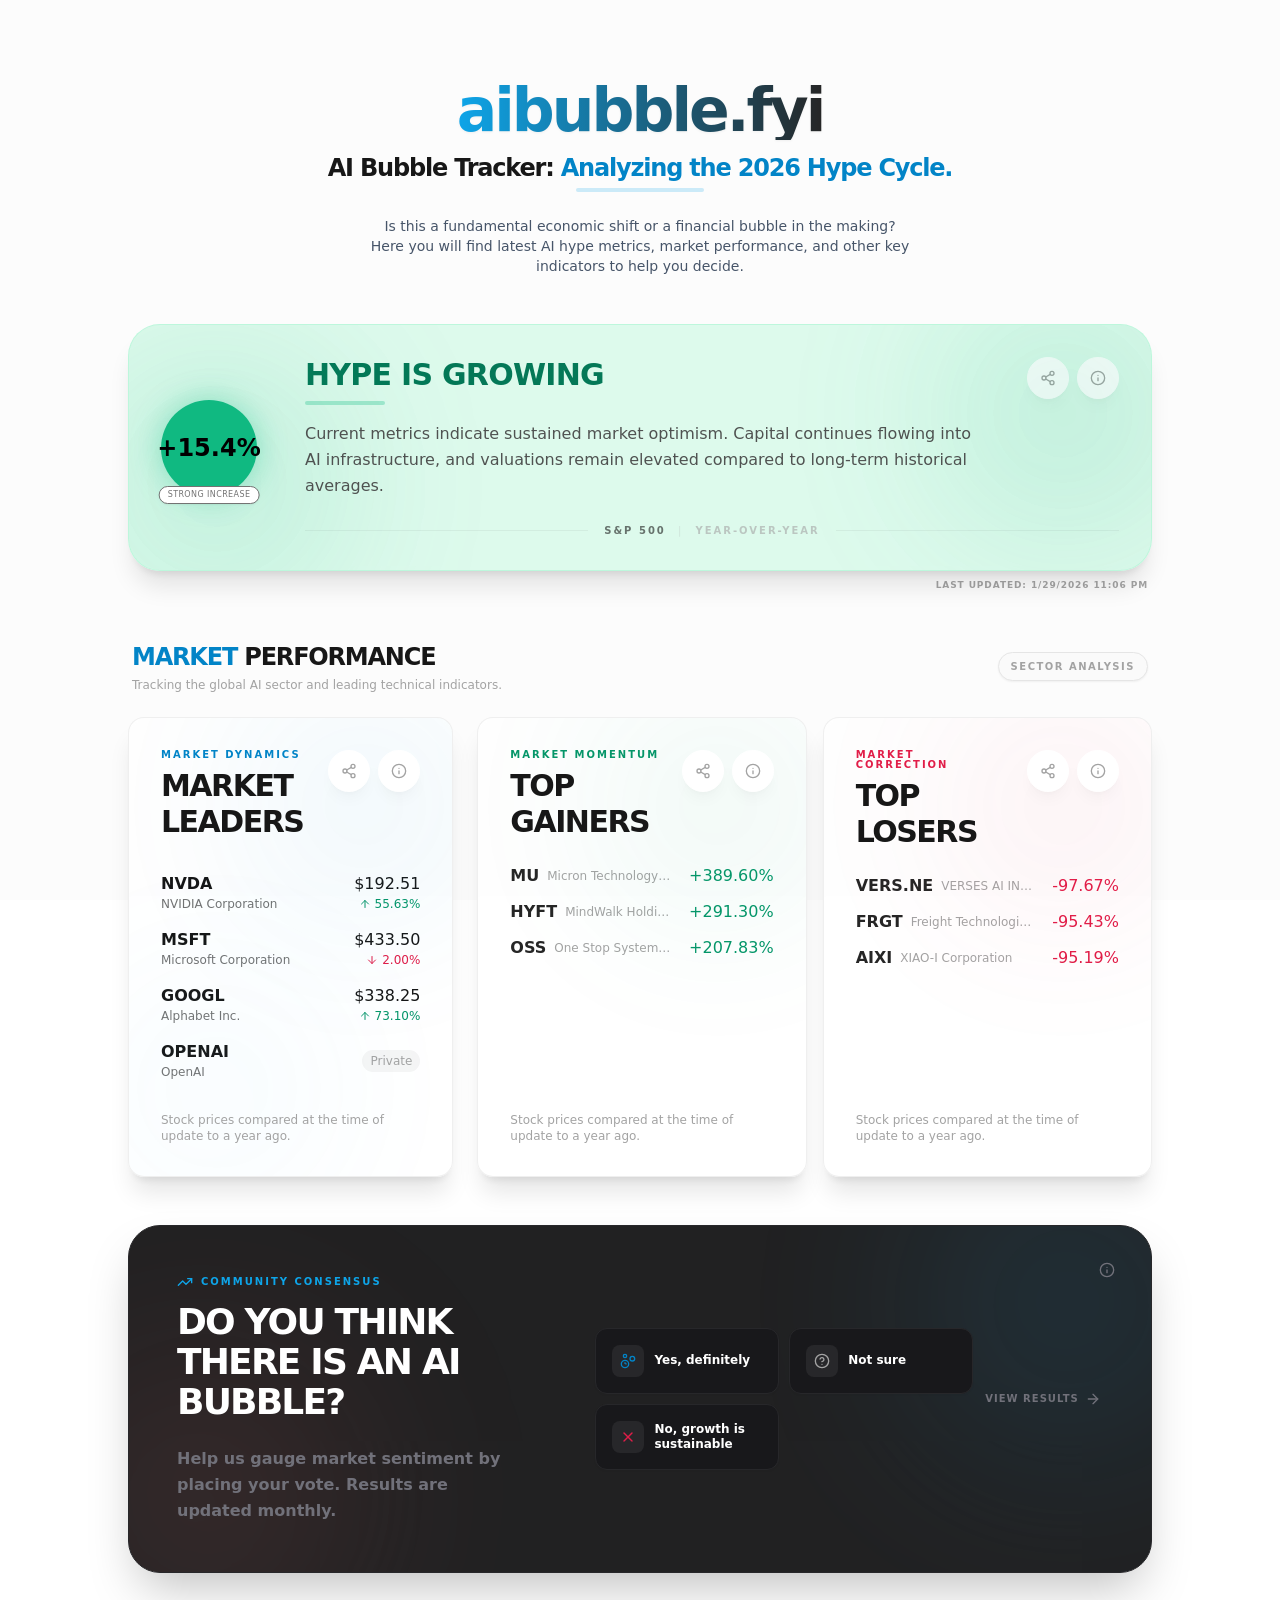
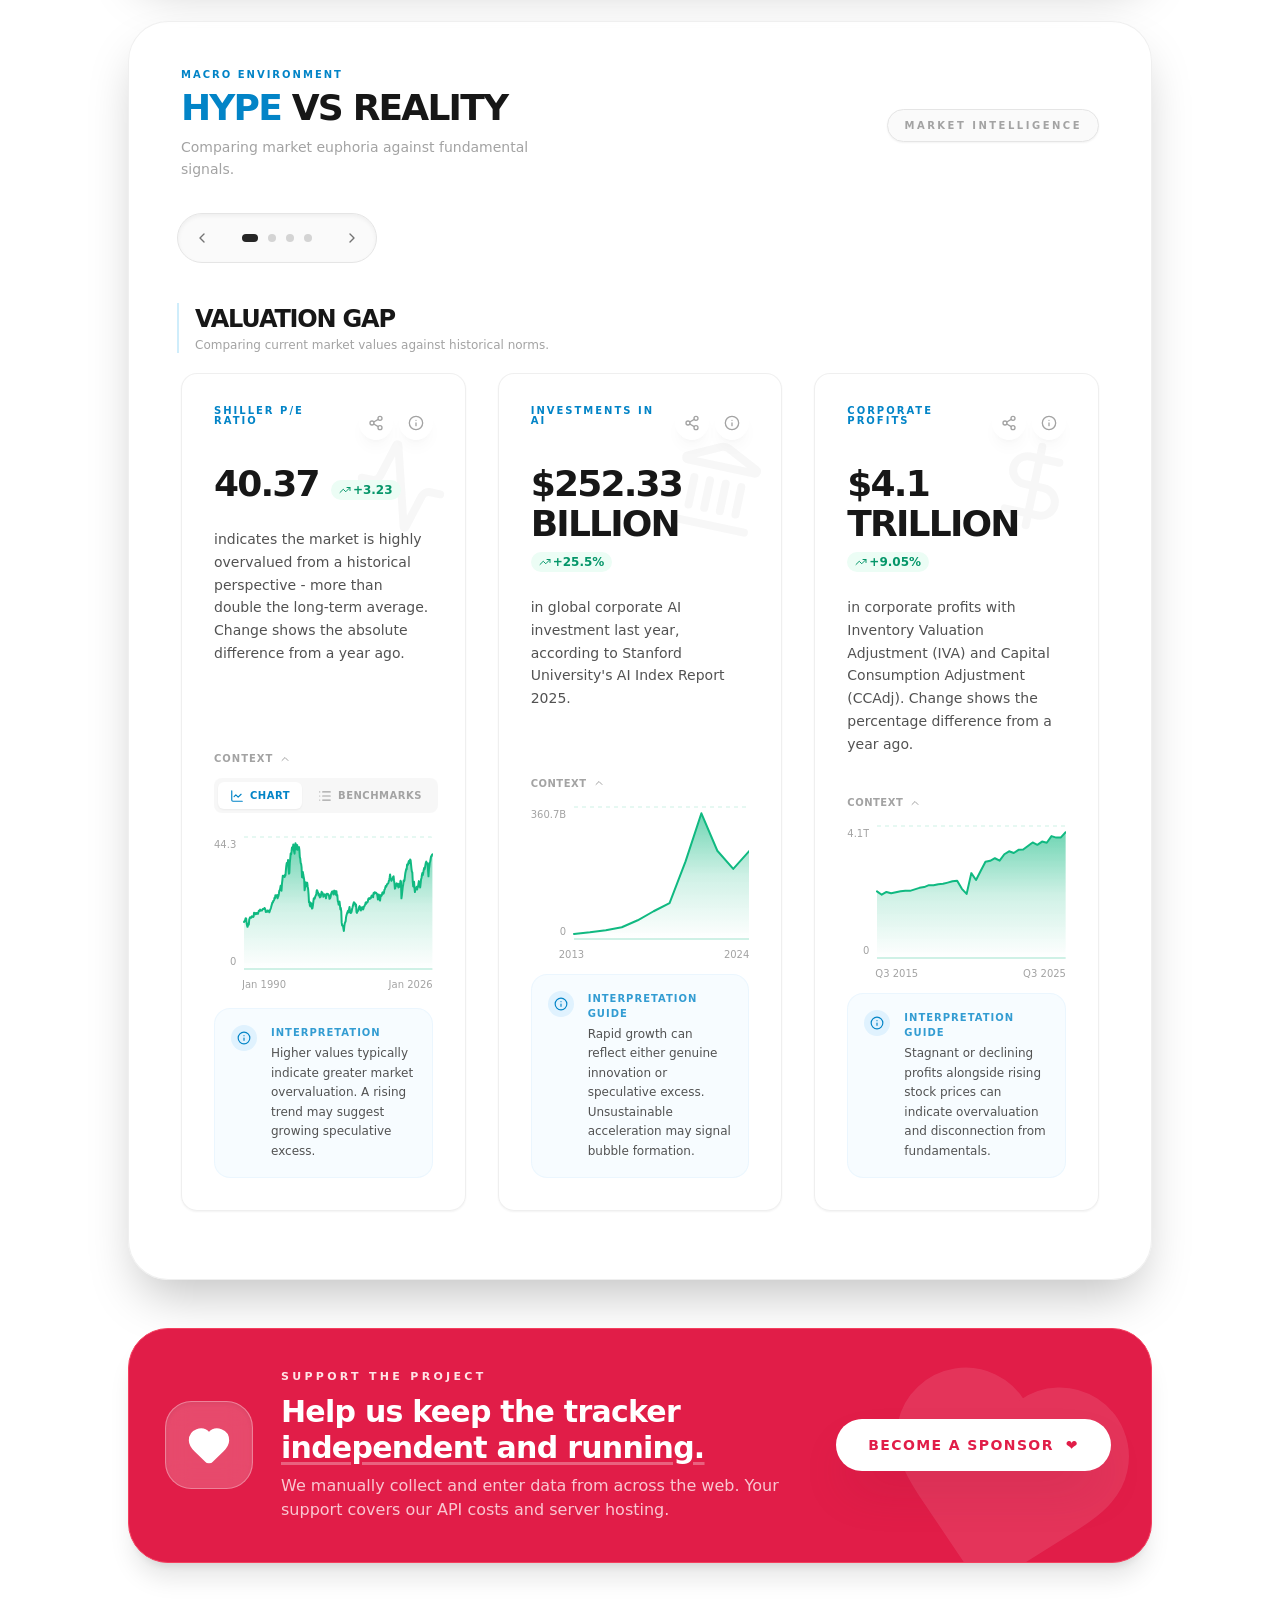
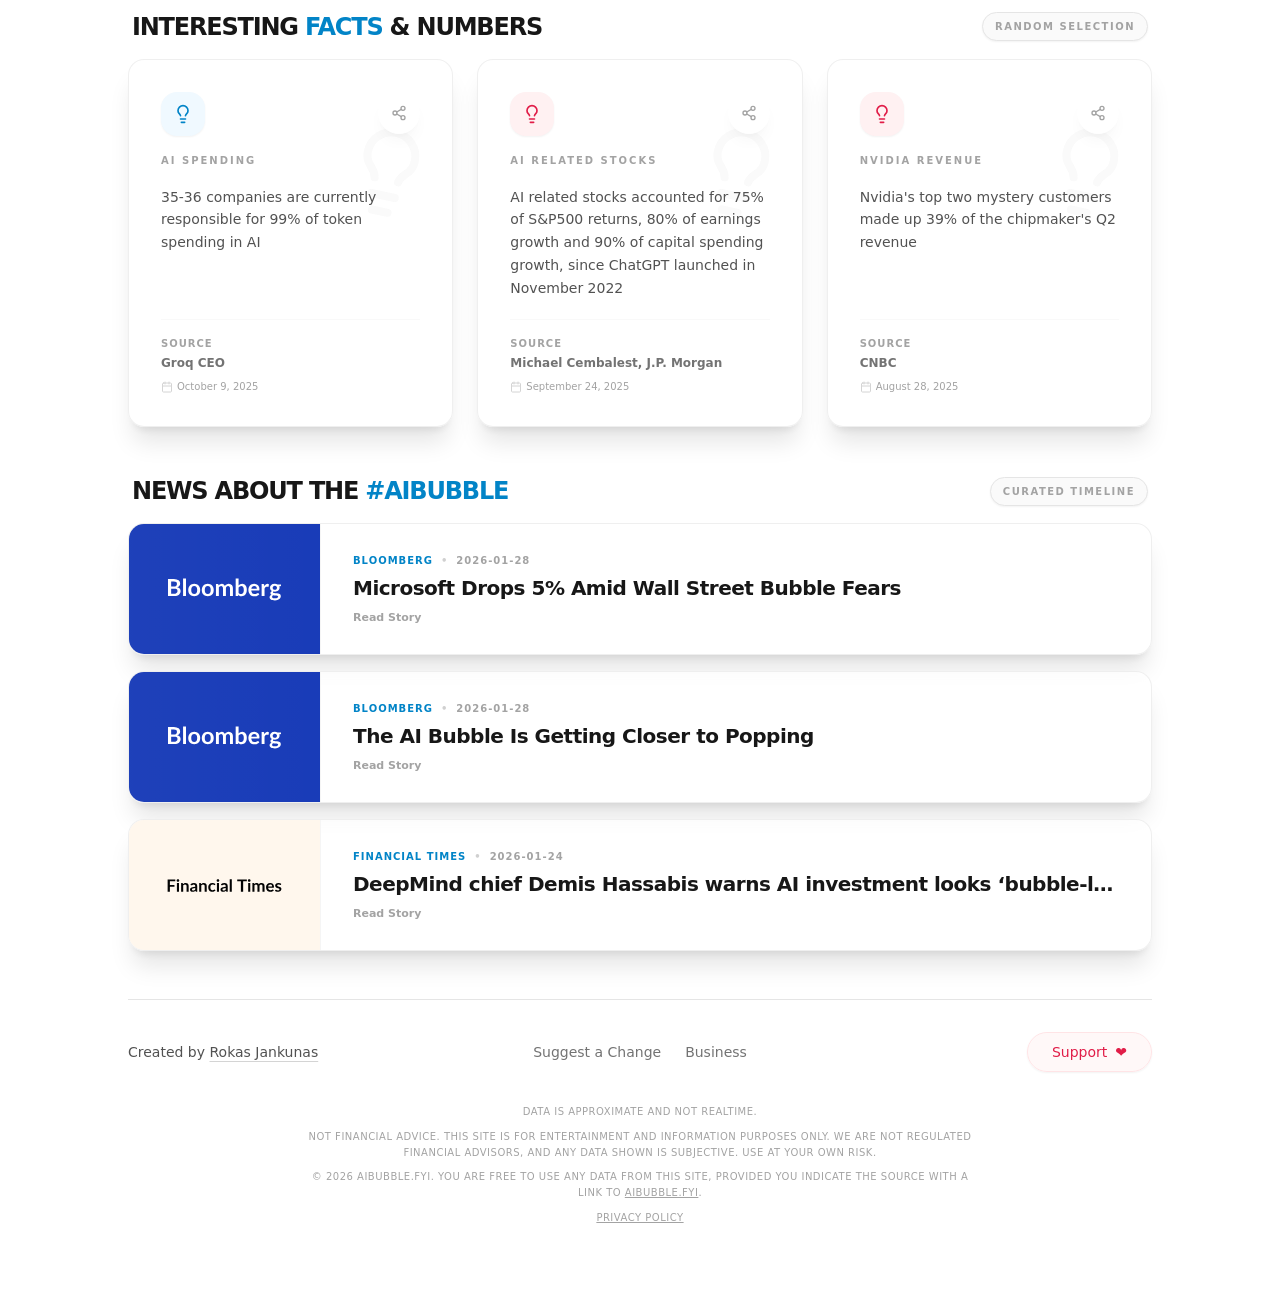
==== commit 343172af: "Redesign and data update" ====
--- a/index.html
+++ b/index.html
@@ -12,8 +12,8 @@
   <!-- <script async src="https://pagead2.googlesyndication.com/pagead/js/adsbygoogle.js?client=ca-pub-3949128257213977" -->
   <!-- crossorigin="anonymous"></script> -->
   <script src="https://challenges.cloudflare.com/turnstile/v0/api.js" async defer></script>
-  <script type="module" crossorigin src="/assets/index-wB-e-bSg.js"></script>
-  <link rel="stylesheet" crossorigin href="/assets/index-C0y4DY26.css">
+  <script type="module" crossorigin src="/assets/index-DoEw0vSB.js"></script>
+  <link rel="stylesheet" crossorigin href="/assets/index-DUHKarpm.css">
 </head>
 
 <body>
--- a/assets/index-DUHKarpm.css
+++ b/assets/index-DUHKarpm.css
@@ -0,0 +1 @@
+*,:before,:after{--tw-border-spacing-x: 0;--tw-border-spacing-y: 0;--tw-translate-x: 0;--tw-translate-y: 0;--tw-rotate: 0;--tw-skew-x: 0;--tw-skew-y: 0;--tw-scale-x: 1;--tw-scale-y: 1;--tw-pan-x: ;--tw-pan-y: ;--tw-pinch-zoom: ;--tw-scroll-snap-strictness: proximity;--tw-gradient-from-position: ;--tw-gradient-via-position: ;--tw-gradient-to-position: ;--tw-ordinal: ;--tw-slashed-zero: ;--tw-numeric-figure: ;--tw-numeric-spacing: ;--tw-numeric-fraction: ;--tw-ring-inset: ;--tw-ring-offset-width: 0px;--tw-ring-offset-color: #fff;--tw-ring-color: rgb(59 130 246 / .5);--tw-ring-offset-shadow: 0 0 #0000;--tw-ring-shadow: 0 0 #0000;--tw-shadow: 0 0 #0000;--tw-shadow-colored: 0 0 #0000;--tw-blur: ;--tw-brightness: ;--tw-contrast: ;--tw-grayscale: ;--tw-hue-rotate: ;--tw-invert: ;--tw-saturate: ;--tw-sepia: ;--tw-drop-shadow: ;--tw-backdrop-blur: ;--tw-backdrop-brightness: ;--tw-backdrop-contrast: ;--tw-backdrop-grayscale: ;--tw-backdrop-hue-rotate: ;--tw-backdrop-invert: ;--tw-backdrop-opacity: ;--tw-backdrop-saturate: ;--tw-backdrop-sepia: ;--tw-contain-size: ;--tw-contain-layout: ;--tw-contain-paint: ;--tw-contain-style: }::backdrop{--tw-border-spacing-x: 0;--tw-border-spacing-y: 0;--tw-translate-x: 0;--tw-translate-y: 0;--tw-rotate: 0;--tw-skew-x: 0;--tw-skew-y: 0;--tw-scale-x: 1;--tw-scale-y: 1;--tw-pan-x: ;--tw-pan-y: ;--tw-pinch-zoom: ;--tw-scroll-snap-strictness: proximity;--tw-gradient-from-position: ;--tw-gradient-via-position: ;--tw-gradient-to-position: ;--tw-ordinal: ;--tw-slashed-zero: ;--tw-numeric-figure: ;--tw-numeric-spacing: ;--tw-numeric-fraction: ;--tw-ring-inset: ;--tw-ring-offset-width: 0px;--tw-ring-offset-color: #fff;--tw-ring-color: rgb(59 130 246 / .5);--tw-ring-offset-shadow: 0 0 #0000;--tw-ring-shadow: 0 0 #0000;--tw-shadow: 0 0 #0000;--tw-shadow-colored: 0 0 #0000;--tw-blur: ;--tw-brightness: ;--tw-contrast: ;--tw-grayscale: ;--tw-hue-rotate: ;--tw-invert: ;--tw-saturate: ;--tw-sepia: ;--tw-drop-shadow: ;--tw-backdrop-blur: ;--tw-backdrop-brightness: ;--tw-backdrop-contrast: ;--tw-backdrop-grayscale: ;--tw-backdrop-hue-rotate: ;--tw-backdrop-invert: ;--tw-backdrop-opacity: ;--tw-backdrop-saturate: ;--tw-backdrop-sepia: ;--tw-contain-size: ;--tw-contain-layout: ;--tw-contain-paint: ;--tw-contain-style: }*,:before,:after{box-sizing:border-box;border-width:0;border-style:solid;border-color:#e5e7eb}:before,:after{--tw-content: ""}html,:host{line-height:1.5;-webkit-text-size-adjust:100%;-moz-tab-size:4;-o-tab-size:4;tab-size:4;font-family:ui-sans-serif,system-ui,sans-serif,"Apple Color Emoji","Segoe UI Emoji",Segoe UI Symbol,"Noto Color Emoji";font-feature-settings:normal;font-variation-settings:normal;-webkit-tap-highlight-color:transparent}body{margin:0;line-height:inherit}hr{height:0;color:inherit;border-top-width:1px}abbr:where([title]){-webkit-text-decoration:underline dotted;text-decoration:underline dotted}h1,h2,h3,h4,h5,h6{font-size:inherit;font-weight:inherit}a{color:inherit;text-decoration:inherit}b,strong{font-weight:bolder}code,kbd,samp,pre{font-family:ui-monospace,SFMono-Regular,Menlo,Monaco,Consolas,Liberation Mono,Courier New,monospace;font-feature-settings:normal;font-variation-settings:normal;font-size:1em}small{font-size:80%}sub,sup{font-size:75%;line-height:0;position:relative;vertical-align:baseline}sub{bottom:-.25em}sup{top:-.5em}table{text-indent:0;border-color:inherit;border-collapse:collapse}button,input,optgroup,select,textarea{font-family:inherit;font-feature-settings:inherit;font-variation-settings:inherit;font-size:100%;font-weight:inherit;line-height:inherit;letter-spacing:inherit;color:inherit;margin:0;padding:0}button,select{text-transform:none}button,input:where([type=button]),input:where([type=reset]),input:where([type=submit]){-webkit-appearance:button;background-color:transparent;background-image:none}:-moz-focusring{outline:auto}:-moz-ui-invalid{box-shadow:none}progress{vertical-align:baseline}::-webkit-inner-spin-button,::-webkit-outer-spin-button{height:auto}[type=search]{-webkit-appearance:textfield;outline-offset:-2px}::-webkit-search-decoration{-webkit-appearance:none}::-webkit-file-upload-button{-webkit-appearance:button;font:inherit}summary{display:list-item}blockquote,dl,dd,h1,h2,h3,h4,h5,h6,hr,figure,p,pre{margin:0}fieldset{margin:0;padding:0}legend{padding:0}ol,ul,menu{list-style:none;margin:0;padding:0}dialog{padding:0}textarea{resize:vertical}input::-moz-placeholder,textarea::-moz-placeholder{opacity:1;color:#9ca3af}input::placeholder,textarea::placeholder{opacity:1;color:#9ca3af}button,[role=button]{cursor:pointer}:disabled{cursor:default}img,svg,video,canvas,audio,iframe,embed,object{display:block;vertical-align:middle}img,video{max-width:100%;height:auto}[hidden]:where(:not([hidden=until-found])){display:none}:root{--background: 0 0% 100%;--foreground: 222.2 84% 4.9%;--card: 0 0% 100%;--card-foreground: 222.2 84% 4.9%;--popover: 0 0% 100%;--popover-foreground: 222.2 84% 4.9%;--primary: 222.2 47.4% 11.2%;--primary-foreground: 210 40% 98%;--secondary: 210 40% 96.1%;--secondary-foreground: 222.2 47.4% 11.2%;--muted: 210 40% 96.1%;--muted-foreground: 215.4 16.3% 46.9%;--accent: 210 40% 96.1%;--accent-foreground: 222.2 47.4% 11.2%;--destructive: 0 84.2% 60.2%;--destructive-foreground: 210 40% 98%;--border: 214.3 31.8% 91.4%;--input: 214.3 31.8% 91.4%;--ring: 222.2 84% 4.9%;--radius: .5rem}.dark{--background: 222.2 84% 4.9%;--foreground: 210 40% 98%;--card: 222.2 84% 4.9%;--card-foreground: 210 40% 98%;--popover: 222.2 84% 4.9%;--popover-foreground: 210 40% 98%;--primary: 210 40% 98%;--primary-foreground: 222.2 47.4% 11.2%;--secondary: 217.2 32.6% 17.5%;--secondary-foreground: 210 40% 98%;--muted: 217.2 32.6% 17.5%;--muted-foreground: 215 20.2% 65.1%;--accent: 217.2 32.6% 17.5%;--accent-foreground: 210 40% 98%;--destructive: 0 62.8% 30.6%;--destructive-foreground: 210 40% 98%;--border: 217.2 32.6% 17.5%;--input: 217.2 32.6% 17.5%;--ring: 212.7 26.8% 83.9%}*{border-color:var(--border)}body{background-color:var(--background);color:var(--foreground)}.container{width:100%;margin-right:auto;margin-left:auto;padding-right:2rem;padding-left:2rem}@media(min-width:1400px){.container{max-width:1400px}}.sr-only{position:absolute;width:1px;height:1px;padding:0;margin:-1px;overflow:hidden;clip:rect(0,0,0,0);white-space:nowrap;border-width:0}.pointer-events-none{pointer-events:none}.pointer-events-auto{pointer-events:auto}.fixed{position:fixed}.absolute{position:absolute}.relative{position:relative}.inset-0{inset:0}.-bottom-10{bottom:-2.5rem}.-bottom-12{bottom:-3rem}.-bottom-2{bottom:-.5rem}.-bottom-20{bottom:-5rem}.-left-10{left:-2.5rem}.-left-12{left:-3rem}.-left-20{left:-5rem}.-right-10{right:-2.5rem}.-right-12{right:-3rem}.-right-20{right:-5rem}.-top-10{top:-2.5rem}.-top-12{top:-3rem}.-top-20{top:-5rem}.bottom-0{bottom:0}.left-0{left:0}.left-1\/2{left:50%}.left-2{left:.5rem}.left-\[15\%\]{left:15%}.right-0{right:0}.right-6{right:1.5rem}.top-0{top:0}.top-1\/2{top:50%}.top-12{top:3rem}.top-6{top:1.5rem}.top-\[15\%\]{top:15%}.z-10{z-index:10}.z-20{z-index:20}.z-30{z-index:30}.z-50{z-index:50}.z-\[-20\]{z-index:-20}.z-\[100\]{z-index:100}.col-span-1{grid-column:span 1 / span 1}.m-0{margin:0}.m-1{margin:.25rem}.-mx-1{margin-left:-.25rem;margin-right:-.25rem}.mx-3{margin-left:.75rem;margin-right:.75rem}.mx-auto{margin-left:auto;margin-right:auto}.my-1{margin-top:.25rem;margin-bottom:.25rem}.-ml-4{margin-left:-1rem}.-mt-4{margin-top:-1rem}.mb-0\.5{margin-bottom:.125rem}.mb-1{margin-bottom:.25rem}.mb-1\.5{margin-bottom:.375rem}.mb-10{margin-bottom:2.5rem}.mb-12{margin-bottom:3rem}.mb-2{margin-bottom:.5rem}.mb-4{margin-bottom:1rem}.mb-6{margin-bottom:1.5rem}.mb-8{margin-bottom:2rem}.ml-2{margin-left:.5rem}.ml-auto{margin-left:auto}.mr-2{margin-right:.5rem}.mt-1{margin-top:.25rem}.mt-12{margin-top:3rem}.mt-2{margin-top:.5rem}.mt-3{margin-top:.75rem}.mt-4{margin-top:1rem}.mt-8{margin-top:2rem}.mt-auto{margin-top:auto}.block{display:block}.inline-block{display:inline-block}.flex{display:flex}.inline-flex{display:inline-flex}.grid{display:grid}.hidden{display:none}.h-0{height:0px}.h-1{height:.25rem}.h-1\.5{height:.375rem}.h-10{height:2.5rem}.h-11{height:2.75rem}.h-12{height:3rem}.h-16{height:4rem}.h-2{height:.5rem}.h-2\.5{height:.625rem}.h-20{height:5rem}.h-24{height:6rem}.h-3{height:.75rem}.h-3\.5{height:.875rem}.h-4{height:1rem}.h-5{height:1.25rem}.h-6{height:1.5rem}.h-64{height:16rem}.h-8{height:2rem}.h-80{height:20rem}.h-9{height:2.25rem}.h-\[110px\]{height:110px}.h-\[140px\]{height:140px}.h-\[25\%\]{height:25%}.h-auto{height:auto}.h-full{height:100%}.h-px{height:1px}.max-h-\[80vh\]{max-height:80vh}.min-h-\[140px\]{min-height:140px}.min-h-\[160px\]{min-height:160px}.min-h-\[180px\]{min-height:180px}.min-h-\[200px\]{min-height:200px}.min-h-\[60px\]{min-height:60px}.min-h-\[80px\]{min-height:80px}.min-h-screen{min-height:100vh}.w-0{width:0px}.w-0\.5{width:.125rem}.w-10{width:2.5rem}.w-16{width:4rem}.w-2{width:.5rem}.w-2\.5{width:.625rem}.w-20{width:5rem}.w-24{width:6rem}.w-28{width:7rem}.w-3{width:.75rem}.w-3\.5{width:.875rem}.w-32{width:8rem}.w-4{width:1rem}.w-48{width:12rem}.w-5{width:1.25rem}.w-64{width:16rem}.w-8{width:2rem}.w-80{width:20rem}.w-\[25\%\]{width:25%}.w-fit{width:-moz-fit-content;width:fit-content}.w-full{width:100%}.min-w-0{min-width:0px}.min-w-\[10rem\]{min-width:10rem}.min-w-\[28px\]{min-width:28px}.min-w-\[8rem\]{min-width:8rem}.max-w-2xl{max-width:42rem}.max-w-3xl{max-width:48rem}.max-w-4xl{max-width:56rem}.max-w-5xl{max-width:64rem}.max-w-\[90px\]{max-width:90px}.max-w-md{max-width:28rem}.max-w-none{max-width:none}.max-w-sm{max-width:24rem}.max-w-xl{max-width:36rem}.flex-1{flex:1 1 0%}.flex-\[1\.5\]{flex:1.5}.flex-shrink-0,.shrink-0{flex-shrink:0}.grow-0{flex-grow:0}.basis-full{flex-basis:100%}.origin-center{transform-origin:center}.-translate-x-1\/2{--tw-translate-x: -50%;transform:translate(var(--tw-translate-x),var(--tw-translate-y)) rotate(var(--tw-rotate)) skew(var(--tw-skew-x)) skewY(var(--tw-skew-y)) scaleX(var(--tw-scale-x)) scaleY(var(--tw-scale-y))}.-translate-x-2{--tw-translate-x: -.5rem;transform:translate(var(--tw-translate-x),var(--tw-translate-y)) rotate(var(--tw-rotate)) skew(var(--tw-skew-x)) skewY(var(--tw-skew-y)) scaleX(var(--tw-scale-x)) scaleY(var(--tw-scale-y))}.-translate-x-4{--tw-translate-x: -1rem;transform:translate(var(--tw-translate-x),var(--tw-translate-y)) rotate(var(--tw-rotate)) skew(var(--tw-skew-x)) skewY(var(--tw-skew-y)) scaleX(var(--tw-scale-x)) scaleY(var(--tw-scale-y))}.-translate-x-full{--tw-translate-x: -100%;transform:translate(var(--tw-translate-x),var(--tw-translate-y)) rotate(var(--tw-rotate)) skew(var(--tw-skew-x)) skewY(var(--tw-skew-y)) scaleX(var(--tw-scale-x)) scaleY(var(--tw-scale-y))}.-translate-x-px{--tw-translate-x: -1px;transform:translate(var(--tw-translate-x),var(--tw-translate-y)) rotate(var(--tw-rotate)) skew(var(--tw-skew-x)) skewY(var(--tw-skew-y)) scaleX(var(--tw-scale-x)) scaleY(var(--tw-scale-y))}.-translate-y-1\/2{--tw-translate-y: -50%;transform:translate(var(--tw-translate-x),var(--tw-translate-y)) rotate(var(--tw-rotate)) skew(var(--tw-skew-x)) skewY(var(--tw-skew-y)) scaleX(var(--tw-scale-x)) scaleY(var(--tw-scale-y))}.translate-x-0{--tw-translate-x: 0px;transform:translate(var(--tw-translate-x),var(--tw-translate-y)) rotate(var(--tw-rotate)) skew(var(--tw-skew-x)) skewY(var(--tw-skew-y)) scaleX(var(--tw-scale-x)) scaleY(var(--tw-scale-y))}.translate-x-4{--tw-translate-x: 1rem;transform:translate(var(--tw-translate-x),var(--tw-translate-y)) rotate(var(--tw-rotate)) skew(var(--tw-skew-x)) skewY(var(--tw-skew-y)) scaleX(var(--tw-scale-x)) scaleY(var(--tw-scale-y))}.translate-x-px{--tw-translate-x: 1px;transform:translate(var(--tw-translate-x),var(--tw-translate-y)) rotate(var(--tw-rotate)) skew(var(--tw-skew-x)) skewY(var(--tw-skew-y)) scaleX(var(--tw-scale-x)) scaleY(var(--tw-scale-y))}.-rotate-90{--tw-rotate: -90deg;transform:translate(var(--tw-translate-x),var(--tw-translate-y)) rotate(var(--tw-rotate)) skew(var(--tw-skew-x)) skewY(var(--tw-skew-y)) scaleX(var(--tw-scale-x)) scaleY(var(--tw-scale-y))}.rotate-12{--tw-rotate: 12deg;transform:translate(var(--tw-translate-x),var(--tw-translate-y)) rotate(var(--tw-rotate)) skew(var(--tw-skew-x)) skewY(var(--tw-skew-y)) scaleX(var(--tw-scale-x)) scaleY(var(--tw-scale-y))}.rotate-180{--tw-rotate: 180deg;transform:translate(var(--tw-translate-x),var(--tw-translate-y)) rotate(var(--tw-rotate)) skew(var(--tw-skew-x)) skewY(var(--tw-skew-y)) scaleX(var(--tw-scale-x)) scaleY(var(--tw-scale-y))}.rotate-90{--tw-rotate: 90deg;transform:translate(var(--tw-translate-x),var(--tw-translate-y)) rotate(var(--tw-rotate)) skew(var(--tw-skew-x)) skewY(var(--tw-skew-y)) scaleX(var(--tw-scale-x)) scaleY(var(--tw-scale-y))}.scale-110{--tw-scale-x: 1.1;--tw-scale-y: 1.1;transform:translate(var(--tw-translate-x),var(--tw-translate-y)) rotate(var(--tw-rotate)) skew(var(--tw-skew-x)) skewY(var(--tw-skew-y)) scaleX(var(--tw-scale-x)) scaleY(var(--tw-scale-y))}.scale-\[0\.7\]{--tw-scale-x: .7;--tw-scale-y: .7;transform:translate(var(--tw-translate-x),var(--tw-translate-y)) rotate(var(--tw-rotate)) skew(var(--tw-skew-x)) skewY(var(--tw-skew-y)) scaleX(var(--tw-scale-x)) scaleY(var(--tw-scale-y))}.transform{transform:translate(var(--tw-translate-x),var(--tw-translate-y)) rotate(var(--tw-rotate)) skew(var(--tw-skew-x)) skewY(var(--tw-skew-y)) scaleX(var(--tw-scale-x)) scaleY(var(--tw-scale-y))}@keyframes pulse{50%{opacity:.5}}.animate-pulse{animation:pulse 2s cubic-bezier(.4,0,.6,1) infinite}@keyframes spin{to{transform:rotate(360deg)}}.animate-spin{animation:spin 1s linear infinite}.cursor-crosshair{cursor:crosshair}.cursor-default{cursor:default}.cursor-pointer{cursor:pointer}.select-none{-webkit-user-select:none;-moz-user-select:none;user-select:none}.resize{resize:both}.grid-cols-1{grid-template-columns:repeat(1,minmax(0,1fr))}.flex-row{flex-direction:row}.flex-col{flex-direction:column}.flex-wrap{flex-wrap:wrap}.items-start{align-items:flex-start}.items-end{align-items:flex-end}.items-center{align-items:center}.items-baseline{align-items:baseline}.items-stretch{align-items:stretch}.justify-end{justify-content:flex-end}.justify-center{justify-content:center}.justify-between{justify-content:space-between}.gap-0\.5{gap:.125rem}.gap-1{gap:.25rem}.gap-1\.5{gap:.375rem}.gap-10{gap:2.5rem}.gap-2{gap:.5rem}.gap-2\.5{gap:.625rem}.gap-3{gap:.75rem}.gap-3\.5{gap:.875rem}.gap-4{gap:1rem}.gap-5{gap:1.25rem}.gap-6{gap:1.5rem}.gap-8{gap:2rem}.gap-x-3{-moz-column-gap:.75rem;column-gap:.75rem}.gap-y-2{row-gap:.5rem}.space-y-0\.5>:not([hidden])~:not([hidden]){--tw-space-y-reverse: 0;margin-top:calc(.125rem * calc(1 - var(--tw-space-y-reverse)));margin-bottom:calc(.125rem * var(--tw-space-y-reverse))}.space-y-1>:not([hidden])~:not([hidden]){--tw-space-y-reverse: 0;margin-top:calc(.25rem * calc(1 - var(--tw-space-y-reverse)));margin-bottom:calc(.25rem * var(--tw-space-y-reverse))}.space-y-1\.5>:not([hidden])~:not([hidden]){--tw-space-y-reverse: 0;margin-top:calc(.375rem * calc(1 - var(--tw-space-y-reverse)));margin-bottom:calc(.375rem * var(--tw-space-y-reverse))}.space-y-12>:not([hidden])~:not([hidden]){--tw-space-y-reverse: 0;margin-top:calc(3rem * calc(1 - var(--tw-space-y-reverse)));margin-bottom:calc(3rem * var(--tw-space-y-reverse))}.space-y-2>:not([hidden])~:not([hidden]){--tw-space-y-reverse: 0;margin-top:calc(.5rem * calc(1 - var(--tw-space-y-reverse)));margin-bottom:calc(.5rem * var(--tw-space-y-reverse))}.space-y-3>:not([hidden])~:not([hidden]){--tw-space-y-reverse: 0;margin-top:calc(.75rem * calc(1 - var(--tw-space-y-reverse)));margin-bottom:calc(.75rem * var(--tw-space-y-reverse))}.space-y-4>:not([hidden])~:not([hidden]){--tw-space-y-reverse: 0;margin-top:calc(1rem * calc(1 - var(--tw-space-y-reverse)));margin-bottom:calc(1rem * var(--tw-space-y-reverse))}.space-y-6>:not([hidden])~:not([hidden]){--tw-space-y-reverse: 0;margin-top:calc(1.5rem * calc(1 - var(--tw-space-y-reverse)));margin-bottom:calc(1.5rem * var(--tw-space-y-reverse))}.space-y-7>:not([hidden])~:not([hidden]){--tw-space-y-reverse: 0;margin-top:calc(1.75rem * calc(1 - var(--tw-space-y-reverse)));margin-bottom:calc(1.75rem * var(--tw-space-y-reverse))}.space-y-8>:not([hidden])~:not([hidden]){--tw-space-y-reverse: 0;margin-top:calc(2rem * calc(1 - var(--tw-space-y-reverse)));margin-bottom:calc(2rem * var(--tw-space-y-reverse))}.self-start{align-self:flex-start}.self-end{align-self:flex-end}.overflow-auto{overflow:auto}.overflow-hidden{overflow:hidden}.overflow-visible{overflow:visible}.overflow-y-auto{overflow-y:auto}.overflow-x-hidden{overflow-x:hidden}.truncate{overflow:hidden;text-overflow:ellipsis;white-space:nowrap}.whitespace-nowrap{white-space:nowrap}.break-words{overflow-wrap:break-word}.break-all{word-break:break-all}.rounded{border-radius:.25rem}.rounded-2xl{border-radius:1rem}.rounded-3xl{border-radius:1.5rem}.rounded-\[2\.5rem\]{border-radius:2.5rem}.rounded-\[2rem\]{border-radius:2rem}.rounded-full{border-radius:9999px}.rounded-lg{border-radius:var(--radius)}.rounded-md{border-radius:calc(var(--radius) - 2px)}.rounded-sm{border-radius:calc(var(--radius) - 4px)}.rounded-xl{border-radius:.75rem}.border{border-width:1px}.border-2{border-width:2px}.border-4{border-width:4px}.border-b{border-bottom-width:1px}.border-b-\[4px\]{border-bottom-width:4px}.border-l-2{border-left-width:2px}.border-l-\[4px\]{border-left-width:4px}.border-r{border-right-width:1px}.border-r-\[4px\]{border-right-width:4px}.border-t{border-top-width:1px}.border-t-\[4px\]{border-top-width:4px}.border-dashed{border-style:dashed}.border-amber-100{--tw-border-opacity: 1;border-color:rgb(254 243 199 / var(--tw-border-opacity, 1))}.border-amber-200\/60{border-color:#fde68a99}.border-emerald-100{--tw-border-opacity: 1;border-color:rgb(209 250 229 / var(--tw-border-opacity, 1))}.border-emerald-200\/60{border-color:#a7f3d099}.border-indigo-100{--tw-border-opacity: 1;border-color:rgb(224 231 255 / var(--tw-border-opacity, 1))}.border-input{border-color:var(--input)}.border-neutral-100{--tw-border-opacity: 1;border-color:rgb(245 245 245 / var(--tw-border-opacity, 1))}.border-neutral-100\/50{border-color:#f5f5f580}.border-neutral-100\/60{border-color:#f5f5f599}.border-neutral-200{--tw-border-opacity: 1;border-color:rgb(229 229 229 / var(--tw-border-opacity, 1))}.border-neutral-200\/50{border-color:#e5e5e580}.border-neutral-200\/60{border-color:#e5e5e599}.border-rose-100{--tw-border-opacity: 1;border-color:rgb(255 228 230 / var(--tw-border-opacity, 1))}.border-rose-200\/60{border-color:#fecdd399}.border-rose-500{--tw-border-opacity: 1;border-color:rgb(244 63 94 / var(--tw-border-opacity, 1))}.border-sky-100{--tw-border-opacity: 1;border-color:rgb(224 242 254 / var(--tw-border-opacity, 1))}.border-sky-100\/50{border-color:#e0f2fe80}.border-sky-400{--tw-border-opacity: 1;border-color:rgb(56 189 248 / var(--tw-border-opacity, 1))}.border-sky-500\/20{border-color:#0ea5e933}.border-sky-500\/30{border-color:#0ea5e94d}.border-transparent{border-color:transparent}.border-white{--tw-border-opacity: 1;border-color:rgb(255 255 255 / var(--tw-border-opacity, 1))}.border-white\/30{border-color:#ffffff4d}.border-white\/5{border-color:#ffffff0d}.border-zinc-800{--tw-border-opacity: 1;border-color:rgb(39 39 42 / var(--tw-border-opacity, 1))}.border-b-neutral-900{--tw-border-opacity: 1;border-bottom-color:rgb(23 23 23 / var(--tw-border-opacity, 1))}.border-l-transparent{border-left-color:transparent}.border-r-transparent{border-right-color:transparent}.border-t-neutral-900{--tw-border-opacity: 1;border-top-color:rgb(23 23 23 / var(--tw-border-opacity, 1))}.border-t-sky-600{--tw-border-opacity: 1;border-top-color:rgb(2 132 199 / var(--tw-border-opacity, 1))}.bg-amber-100\/70{background-color:#fef3c7b3}.bg-amber-50{--tw-bg-opacity: 1;background-color:rgb(255 251 235 / var(--tw-bg-opacity, 1))}.bg-amber-500{--tw-bg-opacity: 1;background-color:rgb(245 158 11 / var(--tw-bg-opacity, 1))}.bg-background{background-color:var(--background)}.bg-black\/40{background-color:#0006}.bg-black\/5{background-color:#0000000d}.bg-blue-400\/5{background-color:#60a5fa0d}.bg-card{background-color:var(--card)}.bg-destructive{background-color:var(--destructive)}.bg-emerald-100{--tw-bg-opacity: 1;background-color:rgb(209 250 229 / var(--tw-bg-opacity, 1))}.bg-emerald-100\/70{background-color:#d1fae5b3}.bg-emerald-50{--tw-bg-opacity: 1;background-color:rgb(236 253 245 / var(--tw-bg-opacity, 1))}.bg-emerald-50\/80{background-color:#ecfdf5cc}.bg-emerald-500{--tw-bg-opacity: 1;background-color:rgb(16 185 129 / var(--tw-bg-opacity, 1))}.bg-emerald-600{--tw-bg-opacity: 1;background-color:rgb(5 150 105 / var(--tw-bg-opacity, 1))}.bg-indigo-100{--tw-bg-opacity: 1;background-color:rgb(224 231 255 / var(--tw-bg-opacity, 1))}.bg-indigo-600{--tw-bg-opacity: 1;background-color:rgb(79 70 229 / var(--tw-bg-opacity, 1))}.bg-neutral-100{--tw-bg-opacity: 1;background-color:rgb(245 245 245 / var(--tw-bg-opacity, 1))}.bg-neutral-100\/80{background-color:#f5f5f5cc}.bg-neutral-300{--tw-bg-opacity: 1;background-color:rgb(212 212 212 / var(--tw-bg-opacity, 1))}.bg-neutral-400{--tw-bg-opacity: 1;background-color:rgb(163 163 163 / var(--tw-bg-opacity, 1))}.bg-neutral-50{--tw-bg-opacity: 1;background-color:rgb(250 250 250 / var(--tw-bg-opacity, 1))}.bg-neutral-50\/50{background-color:#fafafa80}.bg-neutral-500{--tw-bg-opacity: 1;background-color:rgb(115 115 115 / var(--tw-bg-opacity, 1))}.bg-neutral-800{--tw-bg-opacity: 1;background-color:rgb(38 38 38 / var(--tw-bg-opacity, 1))}.bg-neutral-900{--tw-bg-opacity: 1;background-color:rgb(23 23 23 / var(--tw-bg-opacity, 1))}.bg-primary{background-color:var(--primary)}.bg-rose-100\/70{background-color:#ffe4e6b3}.bg-rose-50{--tw-bg-opacity: 1;background-color:rgb(255 241 242 / var(--tw-bg-opacity, 1))}.bg-rose-50\/50{background-color:#fff1f280}.bg-rose-50\/80{background-color:#fff1f2cc}.bg-rose-500{--tw-bg-opacity: 1;background-color:rgb(244 63 94 / var(--tw-bg-opacity, 1))}.bg-rose-500\/10{background-color:#f43f5e1a}.bg-rose-600{--tw-bg-opacity: 1;background-color:rgb(225 29 72 / var(--tw-bg-opacity, 1))}.bg-secondary{background-color:var(--secondary)}.bg-sky-100{--tw-bg-opacity: 1;background-color:rgb(224 242 254 / var(--tw-bg-opacity, 1))}.bg-sky-50{--tw-bg-opacity: 1;background-color:rgb(240 249 255 / var(--tw-bg-opacity, 1))}.bg-sky-50\/50{background-color:#f0f9ff80}.bg-sky-50\/80{background-color:#f0f9ffcc}.bg-sky-500{--tw-bg-opacity: 1;background-color:rgb(14 165 233 / var(--tw-bg-opacity, 1))}.bg-sky-500\/20{background-color:#0ea5e933}.bg-sky-600{--tw-bg-opacity: 1;background-color:rgb(2 132 199 / var(--tw-bg-opacity, 1))}.bg-transparent{background-color:transparent}.bg-white{--tw-bg-opacity: 1;background-color:rgb(255 255 255 / var(--tw-bg-opacity, 1))}.bg-white\/20{background-color:#fff3}.bg-white\/40{background-color:#fff6}.bg-white\/50{background-color:#ffffff80}.bg-white\/70{background-color:#ffffffb3}.bg-white\/80{background-color:#fffc}.bg-white\/90{background-color:#ffffffe6}.bg-zinc-700{--tw-bg-opacity: 1;background-color:rgb(63 63 70 / var(--tw-bg-opacity, 1))}.bg-zinc-800{--tw-bg-opacity: 1;background-color:rgb(39 39 42 / var(--tw-bg-opacity, 1))}.bg-zinc-900{--tw-bg-opacity: 1;background-color:rgb(24 24 27 / var(--tw-bg-opacity, 1))}.bg-zinc-950{--tw-bg-opacity: 1;background-color:rgb(9 9 11 / var(--tw-bg-opacity, 1))}.bg-zinc-950\/90{background-color:#09090be6}.bg-gradient-to-br{background-image:linear-gradient(to bottom right,var(--tw-gradient-stops))}.bg-gradient-to-r{background-image:linear-gradient(to right,var(--tw-gradient-stops))}.bg-gradient-to-tr{background-image:linear-gradient(to top right,var(--tw-gradient-stops))}.from-amber-400\/30{--tw-gradient-from: rgb(251 191 36 / .3) var(--tw-gradient-from-position);--tw-gradient-to: rgb(251 191 36 / 0) var(--tw-gradient-to-position);--tw-gradient-stops: var(--tw-gradient-from), var(--tw-gradient-to)}.from-emerald-400\/30{--tw-gradient-from: rgb(52 211 153 / .3) var(--tw-gradient-from-position);--tw-gradient-to: rgb(52 211 153 / 0) var(--tw-gradient-to-position);--tw-gradient-stops: var(--tw-gradient-from), var(--tw-gradient-to)}.from-indigo-50{--tw-gradient-from: #eef2ff var(--tw-gradient-from-position);--tw-gradient-to: rgb(238 242 255 / 0) var(--tw-gradient-to-position);--tw-gradient-stops: var(--tw-gradient-from), var(--tw-gradient-to)}.from-red-300\/20{--tw-gradient-from: rgb(252 165 165 / .2) var(--tw-gradient-from-position);--tw-gradient-to: rgb(252 165 165 / 0) var(--tw-gradient-to-position);--tw-gradient-stops: var(--tw-gradient-from), var(--tw-gradient-to)}.from-rose-400\/30{--tw-gradient-from: rgb(251 113 133 / .3) var(--tw-gradient-from-position);--tw-gradient-to: rgb(251 113 133 / 0) var(--tw-gradient-to-position);--tw-gradient-stops: var(--tw-gradient-from), var(--tw-gradient-to)}.from-sky-300\/20{--tw-gradient-from: rgb(125 211 252 / .2) var(--tw-gradient-from-position);--tw-gradient-to: rgb(125 211 252 / 0) var(--tw-gradient-to-position);--tw-gradient-stops: var(--tw-gradient-from), var(--tw-gradient-to)}.from-sky-400\/30{--tw-gradient-from: rgb(56 189 248 / .3) var(--tw-gradient-from-position);--tw-gradient-to: rgb(56 189 248 / 0) var(--tw-gradient-to-position);--tw-gradient-stops: var(--tw-gradient-from), var(--tw-gradient-to)}.from-sky-400\/40{--tw-gradient-from: rgb(56 189 248 / .4) var(--tw-gradient-from-position);--tw-gradient-to: rgb(56 189 248 / 0) var(--tw-gradient-to-position);--tw-gradient-stops: var(--tw-gradient-from), var(--tw-gradient-to)}.from-transparent{--tw-gradient-from: transparent var(--tw-gradient-from-position);--tw-gradient-to: rgb(0 0 0 / 0) var(--tw-gradient-to-position);--tw-gradient-stops: var(--tw-gradient-from), var(--tw-gradient-to)}.via-white\/5{--tw-gradient-to: rgb(255 255 255 / 0) var(--tw-gradient-to-position);--tw-gradient-stops: var(--tw-gradient-from), rgb(255 255 255 / .05) var(--tw-gradient-via-position), var(--tw-gradient-to)}.to-amber-600\/30{--tw-gradient-to: rgb(217 119 6 / .3) var(--tw-gradient-to-position)}.to-emerald-600\/30{--tw-gradient-to: rgb(5 150 105 / .3) var(--tw-gradient-to-position)}.to-purple-50{--tw-gradient-to: #faf5ff var(--tw-gradient-to-position)}.to-red-500\/20{--tw-gradient-to: rgb(239 68 68 / .2) var(--tw-gradient-to-position)}.to-rose-600\/30{--tw-gradient-to: rgb(225 29 72 / .3) var(--tw-gradient-to-position)}.to-sky-500\/20{--tw-gradient-to: rgb(14 165 233 / .2) var(--tw-gradient-to-position)}.to-sky-600\/30{--tw-gradient-to: rgb(2 132 199 / .3) var(--tw-gradient-to-position)}.to-sky-600\/40{--tw-gradient-to: rgb(2 132 199 / .4) var(--tw-gradient-to-position)}.to-transparent{--tw-gradient-to: transparent var(--tw-gradient-to-position)}.fill-current{fill:currentColor}.fill-white{fill:#fff}.stroke-amber-500{stroke:#f59e0b}.stroke-emerald-500{stroke:#10b981}.stroke-rose-500{stroke:#f43f5e}.object-cover{-o-object-fit:cover;object-fit:cover}.p-1{padding:.25rem}.p-1\.5{padding:.375rem}.p-10{padding:2.5rem}.p-2{padding:.5rem}.p-3{padding:.75rem}.p-4{padding:1rem}.p-5{padding:1.25rem}.p-6{padding:1.5rem}.p-8{padding:2rem}.px-0{padding-left:0;padding-right:0}.px-1{padding-left:.25rem;padding-right:.25rem}.px-1\.5{padding-left:.375rem;padding-right:.375rem}.px-2{padding-left:.5rem;padding-right:.5rem}.px-2\.5{padding-left:.625rem;padding-right:.625rem}.px-3{padding-left:.75rem;padding-right:.75rem}.px-4{padding-left:1rem;padding-right:1rem}.px-5{padding-left:1.25rem;padding-right:1.25rem}.px-6{padding-left:1.5rem;padding-right:1.5rem}.px-8{padding-left:2rem;padding-right:2rem}.py-0\.5{padding-top:.125rem;padding-bottom:.125rem}.py-1{padding-top:.25rem;padding-bottom:.25rem}.py-1\.5{padding-top:.375rem;padding-bottom:.375rem}.py-2{padding-top:.5rem;padding-bottom:.5rem}.py-2\.5{padding-top:.625rem;padding-bottom:.625rem}.py-4{padding-top:1rem;padding-bottom:1rem}.py-6{padding-top:1.5rem;padding-bottom:1.5rem}.py-8{padding-top:2rem;padding-bottom:2rem}.pb-12{padding-bottom:3rem}.pb-4{padding-bottom:1rem}.pb-6{padding-bottom:1.5rem}.pb-8{padding-bottom:2rem}.pl-0{padding-left:0}.pl-4{padding-left:1rem}.pl-8{padding-left:2rem}.pr-2{padding-right:.5rem}.pr-8{padding-right:2rem}.pt-0{padding-top:0}.pt-1{padding-top:.25rem}.pt-10{padding-top:2.5rem}.pt-2{padding-top:.5rem}.pt-4{padding-top:1rem}.pt-6{padding-top:1.5rem}.text-left{text-align:left}.text-center{text-align:center}.text-right{text-align:right}.font-sans{font-family:ui-sans-serif,system-ui,sans-serif,"Apple Color Emoji","Segoe UI Emoji",Segoe UI Symbol,"Noto Color Emoji"}.text-2xl{font-size:1.5rem;line-height:2rem}.text-3xl{font-size:1.875rem;line-height:2.25rem}.text-6xl{font-size:3.75rem;line-height:1}.text-\[10px\]{font-size:10px}.text-\[11px\]{font-size:11px}.text-\[7px\]{font-size:7px}.text-\[8px\]{font-size:8px}.text-\[9px\]{font-size:9px}.text-base{font-size:1rem;line-height:1.5rem}.text-lg{font-size:1.125rem;line-height:1.75rem}.text-sm{font-size:.875rem;line-height:1.25rem}.text-xl{font-size:1.25rem;line-height:1.75rem}.text-xs{font-size:.75rem;line-height:1rem}.font-black{font-weight:900}.font-bold{font-weight:700}.font-extrabold{font-weight:800}.font-medium{font-weight:500}.font-normal{font-weight:400}.font-semibold{font-weight:600}.uppercase{text-transform:uppercase}.normal-case{text-transform:none}.leading-none{line-height:1}.leading-relaxed{line-height:1.625}.leading-tight{line-height:1.25}.tracking-\[0\.15em\]{letter-spacing:.15em}.tracking-\[0\.25em\]{letter-spacing:.25em}.tracking-\[0\.2em\]{letter-spacing:.2em}.tracking-\[0\.3em\]{letter-spacing:.3em}.tracking-normal{letter-spacing:0em}.tracking-tight{letter-spacing:-.025em}.tracking-tighter{letter-spacing:-.05em}.tracking-wide{letter-spacing:.025em}.tracking-wider{letter-spacing:.05em}.tracking-widest{letter-spacing:.1em}.text-amber-600{--tw-text-opacity: 1;color:rgb(217 119 6 / var(--tw-text-opacity, 1))}.text-amber-700{--tw-text-opacity: 1;color:rgb(180 83 9 / var(--tw-text-opacity, 1))}.text-black{--tw-text-opacity: 1;color:rgb(0 0 0 / var(--tw-text-opacity, 1))}.text-card-foreground{color:var(--card-foreground)}.text-destructive-foreground{color:var(--destructive-foreground)}.text-emerald-500{--tw-text-opacity: 1;color:rgb(16 185 129 / var(--tw-text-opacity, 1))}.text-emerald-600{--tw-text-opacity: 1;color:rgb(5 150 105 / var(--tw-text-opacity, 1))}.text-emerald-700{--tw-text-opacity: 1;color:rgb(4 120 87 / var(--tw-text-opacity, 1))}.text-emerald-900{--tw-text-opacity: 1;color:rgb(6 78 59 / var(--tw-text-opacity, 1))}.text-gray-400{--tw-text-opacity: 1;color:rgb(156 163 175 / var(--tw-text-opacity, 1))}.text-indigo-600{--tw-text-opacity: 1;color:rgb(79 70 229 / var(--tw-text-opacity, 1))}.text-muted-foreground{color:var(--muted-foreground)}.text-neutral-300{--tw-text-opacity: 1;color:rgb(212 212 212 / var(--tw-text-opacity, 1))}.text-neutral-400{--tw-text-opacity: 1;color:rgb(163 163 163 / var(--tw-text-opacity, 1))}.text-neutral-500{--tw-text-opacity: 1;color:rgb(115 115 115 / var(--tw-text-opacity, 1))}.text-neutral-600{--tw-text-opacity: 1;color:rgb(82 82 82 / var(--tw-text-opacity, 1))}.text-neutral-700{--tw-text-opacity: 1;color:rgb(64 64 64 / var(--tw-text-opacity, 1))}.text-neutral-800{--tw-text-opacity: 1;color:rgb(38 38 38 / var(--tw-text-opacity, 1))}.text-neutral-900{--tw-text-opacity: 1;color:rgb(23 23 23 / var(--tw-text-opacity, 1))}.text-neutral-900\/60{color:#17171799}.text-neutral-950{--tw-text-opacity: 1;color:rgb(10 10 10 / var(--tw-text-opacity, 1))}.text-primary{color:var(--primary)}.text-primary-foreground{color:var(--primary-foreground)}.text-rose-100{--tw-text-opacity: 1;color:rgb(255 228 230 / var(--tw-text-opacity, 1))}.text-rose-50\/80{color:#fff1f2cc}.text-rose-500{--tw-text-opacity: 1;color:rgb(244 63 94 / var(--tw-text-opacity, 1))}.text-rose-600{--tw-text-opacity: 1;color:rgb(225 29 72 / var(--tw-text-opacity, 1))}.text-rose-700{--tw-text-opacity: 1;color:rgb(190 18 60 / var(--tw-text-opacity, 1))}.text-rose-900{--tw-text-opacity: 1;color:rgb(136 19 55 / var(--tw-text-opacity, 1))}.text-secondary-foreground{color:var(--secondary-foreground)}.text-sky-400{--tw-text-opacity: 1;color:rgb(56 189 248 / var(--tw-text-opacity, 1))}.text-sky-500{--tw-text-opacity: 1;color:rgb(14 165 233 / var(--tw-text-opacity, 1))}.text-sky-600{--tw-text-opacity: 1;color:rgb(2 132 199 / var(--tw-text-opacity, 1))}.text-sky-600\/80{color:#0284c7cc}.text-sky-900{--tw-text-opacity: 1;color:rgb(12 74 110 / var(--tw-text-opacity, 1))}.text-sky-900\/40{color:#0c4a6e66}.text-slate-400{--tw-text-opacity: 1;color:rgb(148 163 184 / var(--tw-text-opacity, 1))}.text-slate-600{--tw-text-opacity: 1;color:rgb(71 85 105 / var(--tw-text-opacity, 1))}.text-slate-700{--tw-text-opacity: 1;color:rgb(51 65 85 / var(--tw-text-opacity, 1))}.text-white{--tw-text-opacity: 1;color:rgb(255 255 255 / var(--tw-text-opacity, 1))}.text-zinc-300{--tw-text-opacity: 1;color:rgb(212 212 216 / var(--tw-text-opacity, 1))}.text-zinc-400{--tw-text-opacity: 1;color:rgb(161 161 170 / var(--tw-text-opacity, 1))}.text-zinc-500{--tw-text-opacity: 1;color:rgb(113 113 122 / var(--tw-text-opacity, 1))}.text-zinc-700{--tw-text-opacity: 1;color:rgb(63 63 70 / var(--tw-text-opacity, 1))}.underline{text-decoration-line:underline}.no-underline{text-decoration-line:none}.decoration-neutral-300{text-decoration-color:#d4d4d4}.decoration-white\/30{text-decoration-color:#ffffff4d}.underline-offset-4{text-underline-offset:4px}.antialiased{-webkit-font-smoothing:antialiased;-moz-osx-font-smoothing:grayscale}.opacity-0{opacity:0}.opacity-10{opacity:.1}.opacity-100{opacity:1}.opacity-20{opacity:.2}.opacity-30{opacity:.3}.opacity-50{opacity:.5}.opacity-60{opacity:.6}.opacity-70{opacity:.7}.opacity-90{opacity:.9}.opacity-\[0\.02\]{opacity:.02}.opacity-\[0\.03\]{opacity:.03}.shadow{--tw-shadow: 0 1px 3px 0 rgb(0 0 0 / .1), 0 1px 2px -1px rgb(0 0 0 / .1);--tw-shadow-colored: 0 1px 3px 0 var(--tw-shadow-color), 0 1px 2px -1px var(--tw-shadow-color);box-shadow:var(--tw-ring-offset-shadow, 0 0 #0000),var(--tw-ring-shadow, 0 0 #0000),var(--tw-shadow)}.shadow-2xl{--tw-shadow: 0 25px 50px -12px rgb(0 0 0 / .25);--tw-shadow-colored: 0 25px 50px -12px var(--tw-shadow-color);box-shadow:var(--tw-ring-offset-shadow, 0 0 #0000),var(--tw-ring-shadow, 0 0 #0000),var(--tw-shadow)}.shadow-\[0_0_30px_rgba\(16\,185\,129\,0\.4\)\]{--tw-shadow: 0 0 30px rgba(16,185,129,.4);--tw-shadow-colored: 0 0 30px var(--tw-shadow-color);box-shadow:var(--tw-ring-offset-shadow, 0 0 #0000),var(--tw-ring-shadow, 0 0 #0000),var(--tw-shadow)}.shadow-\[0_0_30px_rgba\(225\,29\,72\,0\.4\)\]{--tw-shadow: 0 0 30px rgba(225,29,72,.4);--tw-shadow-colored: 0 0 30px var(--tw-shadow-color);box-shadow:var(--tw-ring-offset-shadow, 0 0 #0000),var(--tw-ring-shadow, 0 0 #0000),var(--tw-shadow)}.shadow-\[0_0_30px_rgba\(245\,158\,11\,0\.4\)\]{--tw-shadow: 0 0 30px rgba(245,158,11,.4);--tw-shadow-colored: 0 0 30px var(--tw-shadow-color);box-shadow:var(--tw-ring-offset-shadow, 0 0 #0000),var(--tw-ring-shadow, 0 0 #0000),var(--tw-shadow)}.shadow-\[0_10px_40px_-10px_rgba\(0\,0\,0\,0\.15\)\]{--tw-shadow: 0 10px 40px -10px rgba(0,0,0,.15);--tw-shadow-colored: 0 10px 40px -10px var(--tw-shadow-color);box-shadow:var(--tw-ring-offset-shadow, 0 0 #0000),var(--tw-ring-shadow, 0 0 #0000),var(--tw-shadow)}.shadow-inner{--tw-shadow: inset 0 2px 4px 0 rgb(0 0 0 / .05);--tw-shadow-colored: inset 0 2px 4px 0 var(--tw-shadow-color);box-shadow:var(--tw-ring-offset-shadow, 0 0 #0000),var(--tw-ring-shadow, 0 0 #0000),var(--tw-shadow)}.shadow-lg{--tw-shadow: 0 10px 15px -3px rgb(0 0 0 / .1), 0 4px 6px -4px rgb(0 0 0 / .1);--tw-shadow-colored: 0 10px 15px -3px var(--tw-shadow-color), 0 4px 6px -4px var(--tw-shadow-color);box-shadow:var(--tw-ring-offset-shadow, 0 0 #0000),var(--tw-ring-shadow, 0 0 #0000),var(--tw-shadow)}.shadow-sm{--tw-shadow: 0 1px 2px 0 rgb(0 0 0 / .05);--tw-shadow-colored: 0 1px 2px 0 var(--tw-shadow-color);box-shadow:var(--tw-ring-offset-shadow, 0 0 #0000),var(--tw-ring-shadow, 0 0 #0000),var(--tw-shadow)}.shadow-xl{--tw-shadow: 0 20px 25px -5px rgb(0 0 0 / .1), 0 8px 10px -6px rgb(0 0 0 / .1);--tw-shadow-colored: 0 20px 25px -5px var(--tw-shadow-color), 0 8px 10px -6px var(--tw-shadow-color);box-shadow:var(--tw-ring-offset-shadow, 0 0 #0000),var(--tw-ring-shadow, 0 0 #0000),var(--tw-shadow)}.shadow-black\/\[0\.03\]{--tw-shadow-color: rgb(0 0 0 / .03);--tw-shadow: var(--tw-shadow-colored)}.shadow-rose-900\/20{--tw-shadow-color: rgb(136 19 55 / .2);--tw-shadow: var(--tw-shadow-colored)}.outline-none{outline:2px solid transparent;outline-offset:2px}.outline{outline-style:solid}.ring-offset-background{--tw-ring-offset-color: var(--background)}.blur{--tw-blur: blur(8px);filter:var(--tw-blur) var(--tw-brightness) var(--tw-contrast) var(--tw-grayscale) var(--tw-hue-rotate) var(--tw-invert) var(--tw-saturate) var(--tw-sepia) var(--tw-drop-shadow)}.blur-\[100px\]{--tw-blur: blur(100px);filter:var(--tw-blur) var(--tw-brightness) var(--tw-contrast) var(--tw-grayscale) var(--tw-hue-rotate) var(--tw-invert) var(--tw-saturate) var(--tw-sepia) var(--tw-drop-shadow)}.blur-\[1px\]{--tw-blur: blur(1px);filter:var(--tw-blur) var(--tw-brightness) var(--tw-contrast) var(--tw-grayscale) var(--tw-hue-rotate) var(--tw-invert) var(--tw-saturate) var(--tw-sepia) var(--tw-drop-shadow)}.blur-\[80px\]{--tw-blur: blur(80px);filter:var(--tw-blur) var(--tw-brightness) var(--tw-contrast) var(--tw-grayscale) var(--tw-hue-rotate) var(--tw-invert) var(--tw-saturate) var(--tw-sepia) var(--tw-drop-shadow)}.drop-shadow-sm{--tw-drop-shadow: drop-shadow(0 1px 1px rgb(0 0 0 / .05));filter:var(--tw-blur) var(--tw-brightness) var(--tw-contrast) var(--tw-grayscale) var(--tw-hue-rotate) var(--tw-invert) var(--tw-saturate) var(--tw-sepia) var(--tw-drop-shadow)}.filter{filter:var(--tw-blur) var(--tw-brightness) var(--tw-contrast) var(--tw-grayscale) var(--tw-hue-rotate) var(--tw-invert) var(--tw-saturate) var(--tw-sepia) var(--tw-drop-shadow)}.backdrop-blur-md{--tw-backdrop-blur: blur(12px);-webkit-backdrop-filter:var(--tw-backdrop-blur) var(--tw-backdrop-brightness) var(--tw-backdrop-contrast) var(--tw-backdrop-grayscale) var(--tw-backdrop-hue-rotate) var(--tw-backdrop-invert) var(--tw-backdrop-opacity) var(--tw-backdrop-saturate) var(--tw-backdrop-sepia);backdrop-filter:var(--tw-backdrop-blur) var(--tw-backdrop-brightness) var(--tw-backdrop-contrast) var(--tw-backdrop-grayscale) var(--tw-backdrop-hue-rotate) var(--tw-backdrop-invert) var(--tw-backdrop-opacity) var(--tw-backdrop-saturate) var(--tw-backdrop-sepia)}.backdrop-blur-sm{--tw-backdrop-blur: blur(4px);-webkit-backdrop-filter:var(--tw-backdrop-blur) var(--tw-backdrop-brightness) var(--tw-backdrop-contrast) var(--tw-backdrop-grayscale) var(--tw-backdrop-hue-rotate) var(--tw-backdrop-invert) var(--tw-backdrop-opacity) var(--tw-backdrop-saturate) var(--tw-backdrop-sepia);backdrop-filter:var(--tw-backdrop-blur) var(--tw-backdrop-brightness) var(--tw-backdrop-contrast) var(--tw-backdrop-grayscale) var(--tw-backdrop-hue-rotate) var(--tw-backdrop-invert) var(--tw-backdrop-opacity) var(--tw-backdrop-saturate) var(--tw-backdrop-sepia)}.backdrop-blur-xl{--tw-backdrop-blur: blur(24px);-webkit-backdrop-filter:var(--tw-backdrop-blur) var(--tw-backdrop-brightness) var(--tw-backdrop-contrast) var(--tw-backdrop-grayscale) var(--tw-backdrop-hue-rotate) var(--tw-backdrop-invert) var(--tw-backdrop-opacity) var(--tw-backdrop-saturate) var(--tw-backdrop-sepia);backdrop-filter:var(--tw-backdrop-blur) var(--tw-backdrop-brightness) var(--tw-backdrop-contrast) var(--tw-backdrop-grayscale) var(--tw-backdrop-hue-rotate) var(--tw-backdrop-invert) var(--tw-backdrop-opacity) var(--tw-backdrop-saturate) var(--tw-backdrop-sepia)}.transition{transition-property:color,background-color,border-color,text-decoration-color,fill,stroke,opacity,box-shadow,transform,filter,backdrop-filter;transition-timing-function:cubic-bezier(.4,0,.2,1);transition-duration:.15s}.transition-\[height\]{transition-property:height;transition-timing-function:cubic-bezier(.4,0,.2,1);transition-duration:.15s}.transition-all{transition-property:all;transition-timing-function:cubic-bezier(.4,0,.2,1);transition-duration:.15s}.transition-colors{transition-property:color,background-color,border-color,text-decoration-color,fill,stroke;transition-timing-function:cubic-bezier(.4,0,.2,1);transition-duration:.15s}.transition-transform{transition-property:transform;transition-timing-function:cubic-bezier(.4,0,.2,1);transition-duration:.15s}.duration-1000{transition-duration:1s}.duration-200{transition-duration:.2s}.duration-300{transition-duration:.3s}.duration-500{transition-duration:.5s}.duration-700{transition-duration:.7s}.duration-75{transition-duration:75ms}.ease-in-out{transition-timing-function:cubic-bezier(.4,0,.2,1)}.ease-out{transition-timing-function:cubic-bezier(0,0,.2,1)}@keyframes enter{0%{opacity:var(--tw-enter-opacity, 1);transform:translate3d(var(--tw-enter-translate-x, 0),var(--tw-enter-translate-y, 0),0) scale3d(var(--tw-enter-scale, 1),var(--tw-enter-scale, 1),var(--tw-enter-scale, 1)) rotate(var(--tw-enter-rotate, 0))}}@keyframes exit{to{opacity:var(--tw-exit-opacity, 1);transform:translate3d(var(--tw-exit-translate-x, 0),var(--tw-exit-translate-y, 0),0) scale3d(var(--tw-exit-scale, 1),var(--tw-exit-scale, 1),var(--tw-exit-scale, 1)) rotate(var(--tw-exit-rotate, 0))}}.animate-in{animation-name:enter;animation-duration:.15s;--tw-enter-opacity: initial;--tw-enter-scale: initial;--tw-enter-rotate: initial;--tw-enter-translate-x: initial;--tw-enter-translate-y: initial}.fade-in{--tw-enter-opacity: 0}.zoom-in{--tw-enter-scale: 0}.zoom-in-95{--tw-enter-scale: .95}.slide-in-from-bottom-4{--tw-enter-translate-y: 1rem}.slide-in-from-bottom-8{--tw-enter-translate-y: 2rem}.slide-in-from-top-2{--tw-enter-translate-y: -.5rem}.duration-1000{animation-duration:1s}.duration-200{animation-duration:.2s}.duration-300{animation-duration:.3s}.duration-500{animation-duration:.5s}.duration-700{animation-duration:.7s}.duration-75{animation-duration:75ms}.ease-in-out{animation-timing-function:cubic-bezier(.4,0,.2,1)}.ease-out{animation-timing-function:cubic-bezier(0,0,.2,1)}.running{animation-play-state:running}.gradient-custom{background:linear-gradient(to right,#0ea5e9,#262626);color:transparent;-webkit-background-clip:text!important;background-clip:text!important}@keyframes float-up{0%{transform:translateY(0) translate(0);opacity:0}10%{opacity:var(--bubble-opacity, .2)}90%{opacity:var(--bubble-opacity, .2)}to{transform:translateY(-120vh) translate(var(--bubble-sway, 20px));opacity:0}}.selection\:bg-neutral-200 *::-moz-selection{--tw-bg-opacity: 1;background-color:rgb(229 229 229 / var(--tw-bg-opacity, 1))}.selection\:bg-neutral-200 *::selection{--tw-bg-opacity: 1;background-color:rgb(229 229 229 / var(--tw-bg-opacity, 1))}.selection\:bg-neutral-200::-moz-selection{--tw-bg-opacity: 1;background-color:rgb(229 229 229 / var(--tw-bg-opacity, 1))}.selection\:bg-neutral-200::selection{--tw-bg-opacity: 1;background-color:rgb(229 229 229 / var(--tw-bg-opacity, 1))}.hover\:scale-105:hover{--tw-scale-x: 1.05;--tw-scale-y: 1.05;transform:translate(var(--tw-translate-x),var(--tw-translate-y)) rotate(var(--tw-rotate)) skew(var(--tw-skew-x)) skewY(var(--tw-skew-y)) scaleX(var(--tw-scale-x)) scaleY(var(--tw-scale-y))}.hover\:scale-110:hover{--tw-scale-x: 1.1;--tw-scale-y: 1.1;transform:translate(var(--tw-translate-x),var(--tw-translate-y)) rotate(var(--tw-rotate)) skew(var(--tw-skew-x)) skewY(var(--tw-skew-y)) scaleX(var(--tw-scale-x)) scaleY(var(--tw-scale-y))}.hover\:scale-\[1\.02\]:hover{--tw-scale-x: 1.02;--tw-scale-y: 1.02;transform:translate(var(--tw-translate-x),var(--tw-translate-y)) rotate(var(--tw-rotate)) skew(var(--tw-skew-x)) skewY(var(--tw-skew-y)) scaleX(var(--tw-scale-x)) scaleY(var(--tw-scale-y))}.hover\:border-emerald-200:hover{--tw-border-opacity: 1;border-color:rgb(167 243 208 / var(--tw-border-opacity, 1))}.hover\:border-gray-300:hover{--tw-border-opacity: 1;border-color:rgb(209 213 219 / var(--tw-border-opacity, 1))}.hover\:border-rose-200:hover{--tw-border-opacity: 1;border-color:rgb(254 205 211 / var(--tw-border-opacity, 1))}.hover\:border-sky-200:hover{--tw-border-opacity: 1;border-color:rgb(186 230 253 / var(--tw-border-opacity, 1))}.hover\:border-sky-200\/50:hover{border-color:#bae6fd80}.hover\:border-sky-500\/30:hover{border-color:#0ea5e94d}.hover\:border-sky-500\/50:hover{border-color:#0ea5e980}.hover\:bg-accent:hover{background-color:var(--accent)}.hover\:bg-black:hover{--tw-bg-opacity: 1;background-color:rgb(0 0 0 / var(--tw-bg-opacity, 1))}.hover\:bg-blue-400\/50:hover{background-color:#60a5fa80}.hover\:bg-gray-50:hover{--tw-bg-opacity: 1;background-color:rgb(249 250 251 / var(--tw-bg-opacity, 1))}.hover\:bg-indigo-700:hover{--tw-bg-opacity: 1;background-color:rgb(67 56 202 / var(--tw-bg-opacity, 1))}.hover\:bg-rose-100:hover{--tw-bg-opacity: 1;background-color:rgb(255 228 230 / var(--tw-bg-opacity, 1))}.hover\:bg-rose-700:hover{--tw-bg-opacity: 1;background-color:rgb(190 18 60 / var(--tw-bg-opacity, 1))}.hover\:bg-transparent:hover{background-color:transparent}.hover\:bg-white:hover{--tw-bg-opacity: 1;background-color:rgb(255 255 255 / var(--tw-bg-opacity, 1))}.hover\:bg-white\/50:hover{background-color:#ffffff80}.hover\:bg-zinc-800:hover{--tw-bg-opacity: 1;background-color:rgb(39 39 42 / var(--tw-bg-opacity, 1))}.hover\:bg-zinc-800\/80:hover{background-color:#27272acc}.hover\:text-accent-foreground:hover{color:var(--accent-foreground)}.hover\:text-black:hover{--tw-text-opacity: 1;color:rgb(0 0 0 / var(--tw-text-opacity, 1))}.hover\:text-neutral-600:hover{--tw-text-opacity: 1;color:rgb(82 82 82 / var(--tw-text-opacity, 1))}.hover\:text-neutral-900:hover{--tw-text-opacity: 1;color:rgb(23 23 23 / var(--tw-text-opacity, 1))}.hover\:text-rose-700:hover{--tw-text-opacity: 1;color:rgb(190 18 60 / var(--tw-text-opacity, 1))}.hover\:text-sky-600:hover{--tw-text-opacity: 1;color:rgb(2 132 199 / var(--tw-text-opacity, 1))}.hover\:text-sky-700:hover{--tw-text-opacity: 1;color:rgb(3 105 161 / var(--tw-text-opacity, 1))}.hover\:text-white:hover{--tw-text-opacity: 1;color:rgb(255 255 255 / var(--tw-text-opacity, 1))}.hover\:text-zinc-300:hover{--tw-text-opacity: 1;color:rgb(212 212 216 / var(--tw-text-opacity, 1))}.hover\:underline:hover{text-decoration-line:underline}.hover\:decoration-black:hover{text-decoration-color:#000}.hover\:shadow-2xl:hover{--tw-shadow: 0 25px 50px -12px rgb(0 0 0 / .25);--tw-shadow-colored: 0 25px 50px -12px var(--tw-shadow-color);box-shadow:var(--tw-ring-offset-shadow, 0 0 #0000),var(--tw-ring-shadow, 0 0 #0000),var(--tw-shadow)}.hover\:shadow-lg:hover{--tw-shadow: 0 10px 15px -3px rgb(0 0 0 / .1), 0 4px 6px -4px rgb(0 0 0 / .1);--tw-shadow-colored: 0 10px 15px -3px var(--tw-shadow-color), 0 4px 6px -4px var(--tw-shadow-color);box-shadow:var(--tw-ring-offset-shadow, 0 0 #0000),var(--tw-ring-shadow, 0 0 #0000),var(--tw-shadow)}.hover\:shadow-md:hover{--tw-shadow: 0 4px 6px -1px rgb(0 0 0 / .1), 0 2px 4px -2px rgb(0 0 0 / .1);--tw-shadow-colored: 0 4px 6px -1px var(--tw-shadow-color), 0 2px 4px -2px var(--tw-shadow-color);box-shadow:var(--tw-ring-offset-shadow, 0 0 #0000),var(--tw-ring-shadow, 0 0 #0000),var(--tw-shadow)}.hover\:shadow-sm:hover{--tw-shadow: 0 1px 2px 0 rgb(0 0 0 / .05);--tw-shadow-colored: 0 1px 2px 0 var(--tw-shadow-color);box-shadow:var(--tw-ring-offset-shadow, 0 0 #0000),var(--tw-ring-shadow, 0 0 #0000),var(--tw-shadow)}.focus\:bg-neutral-100:focus{--tw-bg-opacity: 1;background-color:rgb(245 245 245 / var(--tw-bg-opacity, 1))}.focus\:bg-sky-50:focus{--tw-bg-opacity: 1;background-color:rgb(240 249 255 / var(--tw-bg-opacity, 1))}.focus\:text-neutral-900:focus{--tw-text-opacity: 1;color:rgb(23 23 23 / var(--tw-text-opacity, 1))}.focus\:text-sky-900:focus{--tw-text-opacity: 1;color:rgb(12 74 110 / var(--tw-text-opacity, 1))}.focus\:outline-none:focus{outline:2px solid transparent;outline-offset:2px}.focus\:ring-2:focus{--tw-ring-offset-shadow: var(--tw-ring-inset) 0 0 0 var(--tw-ring-offset-width) var(--tw-ring-offset-color);--tw-ring-shadow: var(--tw-ring-inset) 0 0 0 calc(2px + var(--tw-ring-offset-width)) var(--tw-ring-color);box-shadow:var(--tw-ring-offset-shadow),var(--tw-ring-shadow),var(--tw-shadow, 0 0 #0000)}.focus\:ring-indigo-500:focus{--tw-ring-opacity: 1;--tw-ring-color: rgb(99 102 241 / var(--tw-ring-opacity, 1))}.focus\:ring-offset-2:focus{--tw-ring-offset-width: 2px}.focus-visible\:outline-none:focus-visible{outline:2px solid transparent;outline-offset:2px}.focus-visible\:ring-2:focus-visible{--tw-ring-offset-shadow: var(--tw-ring-inset) 0 0 0 var(--tw-ring-offset-width) var(--tw-ring-offset-color);--tw-ring-shadow: var(--tw-ring-inset) 0 0 0 calc(2px + var(--tw-ring-offset-width)) var(--tw-ring-color);box-shadow:var(--tw-ring-offset-shadow),var(--tw-ring-shadow),var(--tw-shadow, 0 0 #0000)}.focus-visible\:ring-ring:focus-visible{--tw-ring-color: var(--ring)}.focus-visible\:ring-offset-2:focus-visible{--tw-ring-offset-width: 2px}.active\:scale-75:active{--tw-scale-x: .75;--tw-scale-y: .75;transform:translate(var(--tw-translate-x),var(--tw-translate-y)) rotate(var(--tw-rotate)) skew(var(--tw-skew-x)) skewY(var(--tw-skew-y)) scaleX(var(--tw-scale-x)) scaleY(var(--tw-scale-y))}.active\:scale-95:active{--tw-scale-x: .95;--tw-scale-y: .95;transform:translate(var(--tw-translate-x),var(--tw-translate-y)) rotate(var(--tw-rotate)) skew(var(--tw-skew-x)) skewY(var(--tw-skew-y)) scaleX(var(--tw-scale-x)) scaleY(var(--tw-scale-y))}.active\:scale-\[0\.98\]:active{--tw-scale-x: .98;--tw-scale-y: .98;transform:translate(var(--tw-translate-x),var(--tw-translate-y)) rotate(var(--tw-rotate)) skew(var(--tw-skew-x)) skewY(var(--tw-skew-y)) scaleX(var(--tw-scale-x)) scaleY(var(--tw-scale-y))}.active\:opacity-0:active{opacity:0}.disabled\:pointer-events-none:disabled{pointer-events:none}.disabled\:opacity-20:disabled{opacity:.2}.disabled\:opacity-50:disabled{opacity:.5}.group:hover .group-hover\:-translate-x-0\.5{--tw-translate-x: -.125rem;transform:translate(var(--tw-translate-x),var(--tw-translate-y)) rotate(var(--tw-rotate)) skew(var(--tw-skew-x)) skewY(var(--tw-skew-y)) scaleX(var(--tw-scale-x)) scaleY(var(--tw-scale-y))}.group:hover .group-hover\:translate-x-0{--tw-translate-x: 0px;transform:translate(var(--tw-translate-x),var(--tw-translate-y)) rotate(var(--tw-rotate)) skew(var(--tw-skew-x)) skewY(var(--tw-skew-y)) scaleX(var(--tw-scale-x)) scaleY(var(--tw-scale-y))}.group:hover .group-hover\:translate-x-1{--tw-translate-x: .25rem;transform:translate(var(--tw-translate-x),var(--tw-translate-y)) rotate(var(--tw-rotate)) skew(var(--tw-skew-x)) skewY(var(--tw-skew-y)) scaleX(var(--tw-scale-x)) scaleY(var(--tw-scale-y))}.group:hover .group-hover\:translate-x-full{--tw-translate-x: 100%;transform:translate(var(--tw-translate-x),var(--tw-translate-y)) rotate(var(--tw-rotate)) skew(var(--tw-skew-x)) skewY(var(--tw-skew-y)) scaleX(var(--tw-scale-x)) scaleY(var(--tw-scale-y))}.group:hover .group-hover\:rotate-180{--tw-rotate: 180deg;transform:translate(var(--tw-translate-x),var(--tw-translate-y)) rotate(var(--tw-rotate)) skew(var(--tw-skew-x)) skewY(var(--tw-skew-y)) scaleX(var(--tw-scale-x)) scaleY(var(--tw-scale-y))}.group:hover .group-hover\:rotate-3{--tw-rotate: 3deg;transform:translate(var(--tw-translate-x),var(--tw-translate-y)) rotate(var(--tw-rotate)) skew(var(--tw-skew-x)) skewY(var(--tw-skew-y)) scaleX(var(--tw-scale-x)) scaleY(var(--tw-scale-y))}.group:hover .group-hover\:rotate-6{--tw-rotate: 6deg;transform:translate(var(--tw-translate-x),var(--tw-translate-y)) rotate(var(--tw-rotate)) skew(var(--tw-skew-x)) skewY(var(--tw-skew-y)) scaleX(var(--tw-scale-x)) scaleY(var(--tw-scale-y))}.group:hover .group-hover\:scale-110{--tw-scale-x: 1.1;--tw-scale-y: 1.1;transform:translate(var(--tw-translate-x),var(--tw-translate-y)) rotate(var(--tw-rotate)) skew(var(--tw-skew-x)) skewY(var(--tw-skew-y)) scaleX(var(--tw-scale-x)) scaleY(var(--tw-scale-y))}.group:hover .group-hover\:scale-125{--tw-scale-x: 1.25;--tw-scale-y: 1.25;transform:translate(var(--tw-translate-x),var(--tw-translate-y)) rotate(var(--tw-rotate)) skew(var(--tw-skew-x)) skewY(var(--tw-skew-y)) scaleX(var(--tw-scale-x)) scaleY(var(--tw-scale-y))}.group:hover .group-hover\:animate-none{animation:none}.group:hover .group-hover\:bg-rose-50{--tw-bg-opacity: 1;background-color:rgb(255 241 242 / var(--tw-bg-opacity, 1))}.group:hover .group-hover\:bg-zinc-700{--tw-bg-opacity: 1;background-color:rgb(63 63 70 / var(--tw-bg-opacity, 1))}.group:hover .group-hover\:text-emerald-600{--tw-text-opacity: 1;color:rgb(5 150 105 / var(--tw-text-opacity, 1))}.group:hover .group-hover\:text-rose-600{--tw-text-opacity: 1;color:rgb(225 29 72 / var(--tw-text-opacity, 1))}.group:hover .group-hover\:text-sky-500{--tw-text-opacity: 1;color:rgb(14 165 233 / var(--tw-text-opacity, 1))}.group:hover .group-hover\:text-sky-600{--tw-text-opacity: 1;color:rgb(2 132 199 / var(--tw-text-opacity, 1))}.group:hover .group-hover\:text-slate-600{--tw-text-opacity: 1;color:rgb(71 85 105 / var(--tw-text-opacity, 1))}.group:hover .group-hover\:text-zinc-300{--tw-text-opacity: 1;color:rgb(212 212 216 / var(--tw-text-opacity, 1))}.group:hover .group-hover\:opacity-100{opacity:1}.group:hover .group-hover\:opacity-\[0\.06\]{opacity:.06}.group:hover .group-hover\:opacity-\[0\.08\]{opacity:.08}.data-\[disabled\]\:pointer-events-none[data-disabled]{pointer-events:none}.data-\[state\=open\]\:bg-neutral-100[data-state=open]{--tw-bg-opacity: 1;background-color:rgb(245 245 245 / var(--tw-bg-opacity, 1))}.data-\[disabled\]\:opacity-50[data-disabled]{opacity:.5}.data-\[state\=open\]\:animate-in[data-state=open]{animation-name:enter;animation-duration:.15s;--tw-enter-opacity: initial;--tw-enter-scale: initial;--tw-enter-rotate: initial;--tw-enter-translate-x: initial;--tw-enter-translate-y: initial}.data-\[state\=closed\]\:animate-out[data-state=closed]{animation-name:exit;animation-duration:.15s;--tw-exit-opacity: initial;--tw-exit-scale: initial;--tw-exit-rotate: initial;--tw-exit-translate-x: initial;--tw-exit-translate-y: initial}.data-\[state\=closed\]\:fade-out-0[data-state=closed]{--tw-exit-opacity: 0}.data-\[state\=open\]\:fade-in-0[data-state=open]{--tw-enter-opacity: 0}.data-\[state\=closed\]\:zoom-out-95[data-state=closed]{--tw-exit-scale: .95}.data-\[state\=open\]\:zoom-in-95[data-state=open]{--tw-enter-scale: .95}.data-\[side\=bottom\]\:slide-in-from-top-2[data-side=bottom]{--tw-enter-translate-y: -.5rem}.data-\[side\=left\]\:slide-in-from-right-2[data-side=left]{--tw-enter-translate-x: .5rem}.data-\[side\=right\]\:slide-in-from-left-2[data-side=right]{--tw-enter-translate-x: -.5rem}.data-\[side\=top\]\:slide-in-from-bottom-2[data-side=top]{--tw-enter-translate-y: .5rem}@media(min-width:640px){.sm\:col-span-2{grid-column:span 2 / span 2}.sm\:mt-0{margin-top:0}.sm\:h-\[130px\]{height:130px}.sm\:max-h-\[90vh\]{max-height:90vh}.sm\:w-48{width:12rem}.sm\:min-w-\[120px\]{min-width:120px}.sm\:grid-cols-2{grid-template-columns:repeat(2,minmax(0,1fr))}.sm\:flex-row{flex-direction:row}.sm\:items-center{align-items:center}.sm\:justify-start{justify-content:flex-start}.sm\:justify-between{justify-content:space-between}.sm\:p-10{padding:2.5rem}.sm\:p-12{padding:3rem}.sm\:px-8{padding-left:2rem;padding-right:2rem}.sm\:py-5{padding-top:1.25rem;padding-bottom:1.25rem}.sm\:text-left{text-align:left}.sm\:text-3xl{font-size:1.875rem;line-height:2.25rem}.sm\:text-4xl{font-size:2.25rem;line-height:2.5rem}.sm\:text-base{font-size:1rem;line-height:1.5rem}.sm\:text-xl{font-size:1.25rem;line-height:1.75rem}.sm\:text-xs{font-size:.75rem;line-height:1rem}}@media(min-width:768px){.md\:col-span-2{grid-column:span 2 / span 2}.md\:mt-12{margin-top:3rem}.md\:flex-1{flex:1 1 0%}.md\:grid-cols-2{grid-template-columns:repeat(2,minmax(0,1fr))}.md\:flex-row{flex-direction:row}.md\:justify-start{justify-content:flex-start}.md\:justify-end{justify-content:flex-end}.md\:justify-between{justify-content:space-between}.md\:gap-12{gap:3rem}.md\:p-10{padding:2.5rem}.md\:p-12{padding:3rem}.md\:p-8{padding:2rem}.md\:py-12{padding-top:3rem;padding-bottom:3rem}.md\:text-left{text-align:left}.md\:text-2xl{font-size:1.5rem;line-height:2rem}.md\:text-3xl{font-size:1.875rem;line-height:2.25rem}.md\:text-4xl{font-size:2.25rem;line-height:2.5rem}}@media(min-width:1024px){.lg\:col-span-1{grid-column:span 1 / span 1}.lg\:col-span-2{grid-column:span 2 / span 2}.lg\:mx-0{margin-left:0;margin-right:0}.lg\:w-auto{width:auto}.lg\:min-w-\[100px\]{min-width:100px}.lg\:max-w-\[240px\]{max-width:240px}.lg\:grid-cols-2{grid-template-columns:repeat(2,minmax(0,1fr))}.lg\:grid-cols-3{grid-template-columns:repeat(3,minmax(0,1fr))}.lg\:flex-row{flex-direction:row}.lg\:items-center{align-items:center}.lg\:justify-start{justify-content:flex-start}.lg\:gap-20{gap:5rem}.lg\:text-left{text-align:left}}@media(min-width:1280px){.xl\:text-xs{font-size:.75rem;line-height:1rem}}.\[\&_svg\]\:pointer-events-none svg{pointer-events:none}.\[\&_svg\]\:size-4 svg{width:1rem;height:1rem}.\[\&_svg\]\:shrink-0 svg{flex-shrink:0}
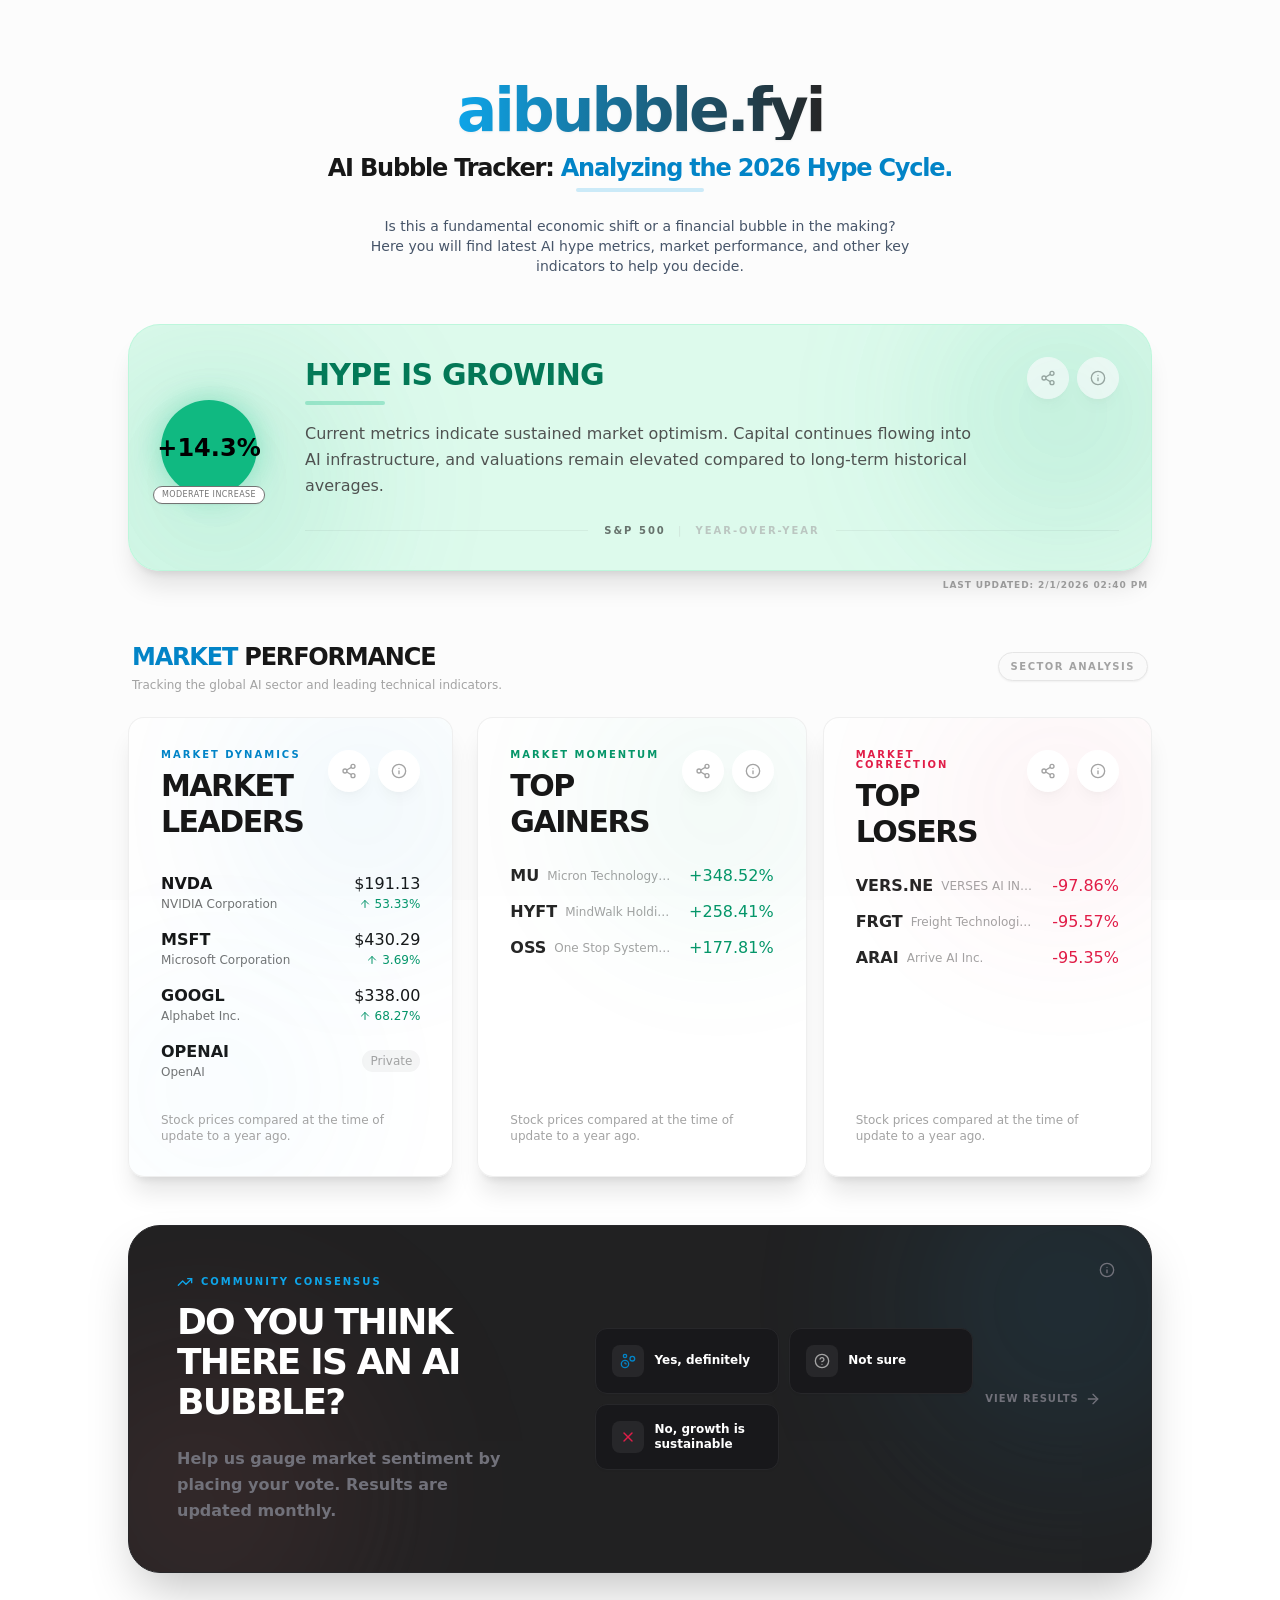
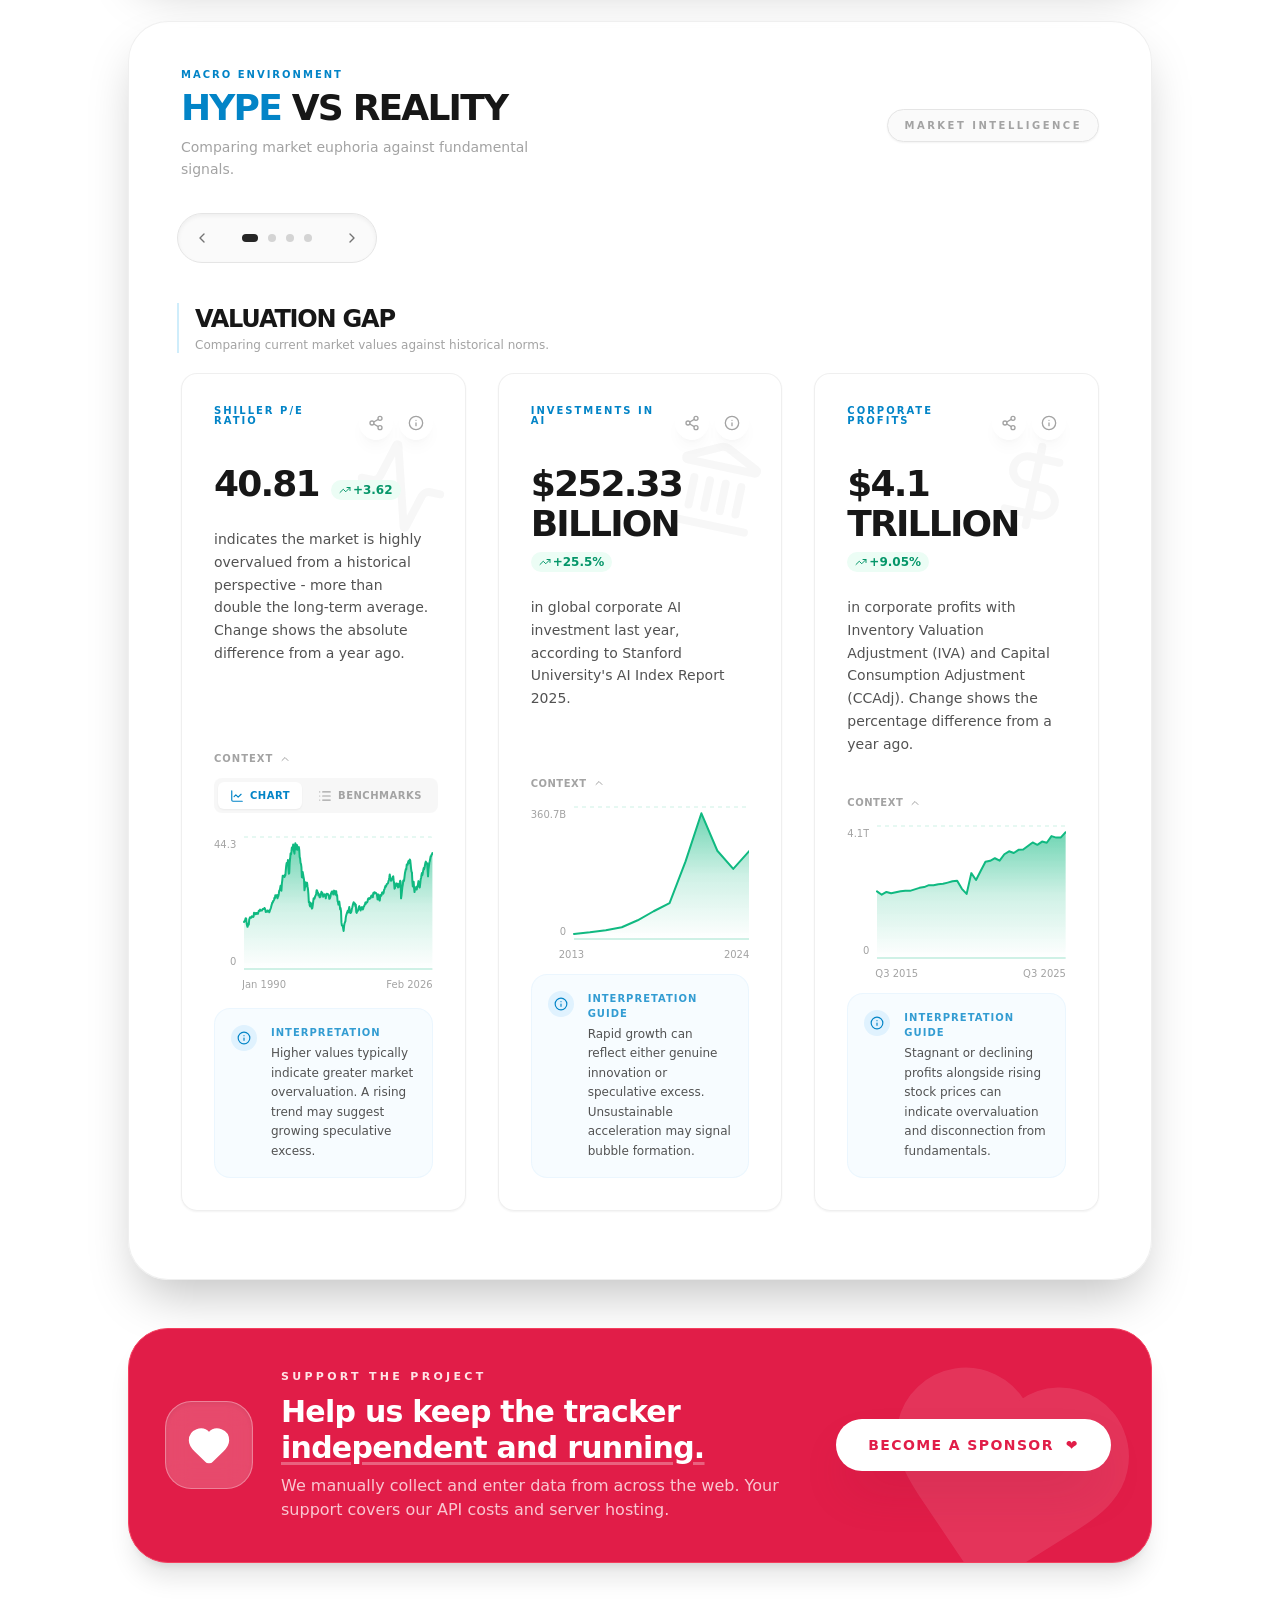
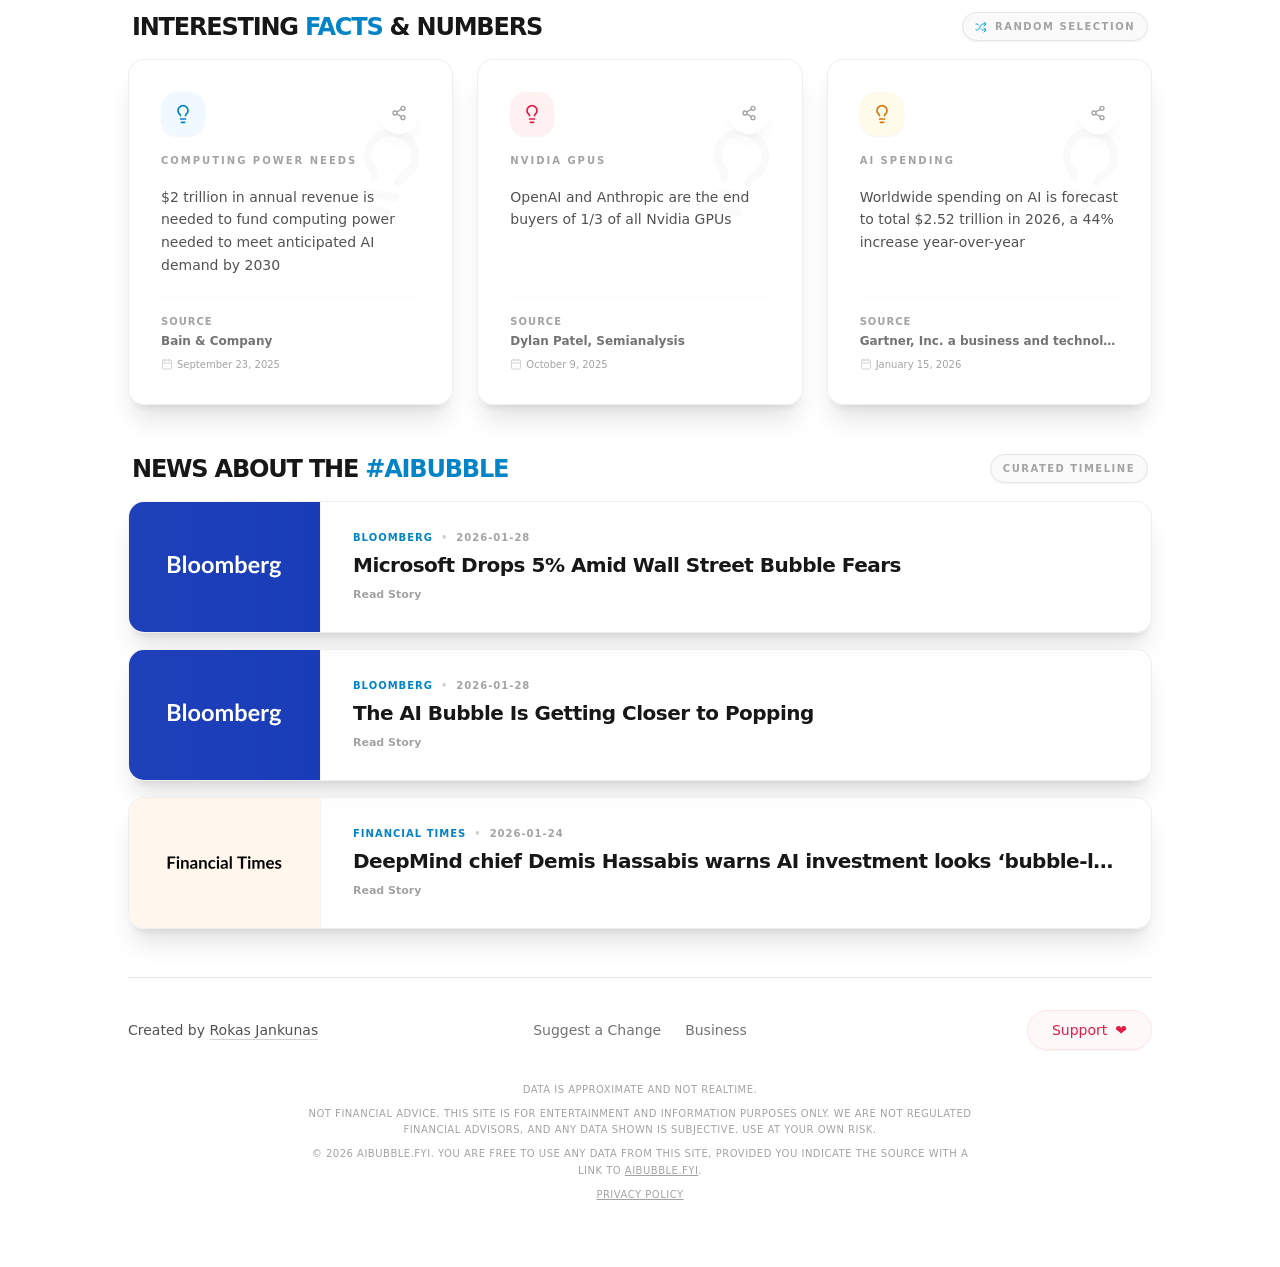
==== commit e25719af: "Update data" ====
--- a/index.html
+++ b/index.html
@@ -12,7 +12,7 @@
   <!-- <script async src="https://pagead2.googlesyndication.com/pagead/js/adsbygoogle.js?client=ca-pub-3949128257213977" -->
   <!-- crossorigin="anonymous"></script> -->
   <script src="https://challenges.cloudflare.com/turnstile/v0/api.js" async defer></script>
-  <script type="module" crossorigin src="/assets/index-DoEw0vSB.js"></script>
+  <script type="module" crossorigin src="/assets/index-B-YwJAgb.js"></script>
   <link rel="stylesheet" crossorigin href="/assets/index-DUHKarpm.css">
 </head>
 
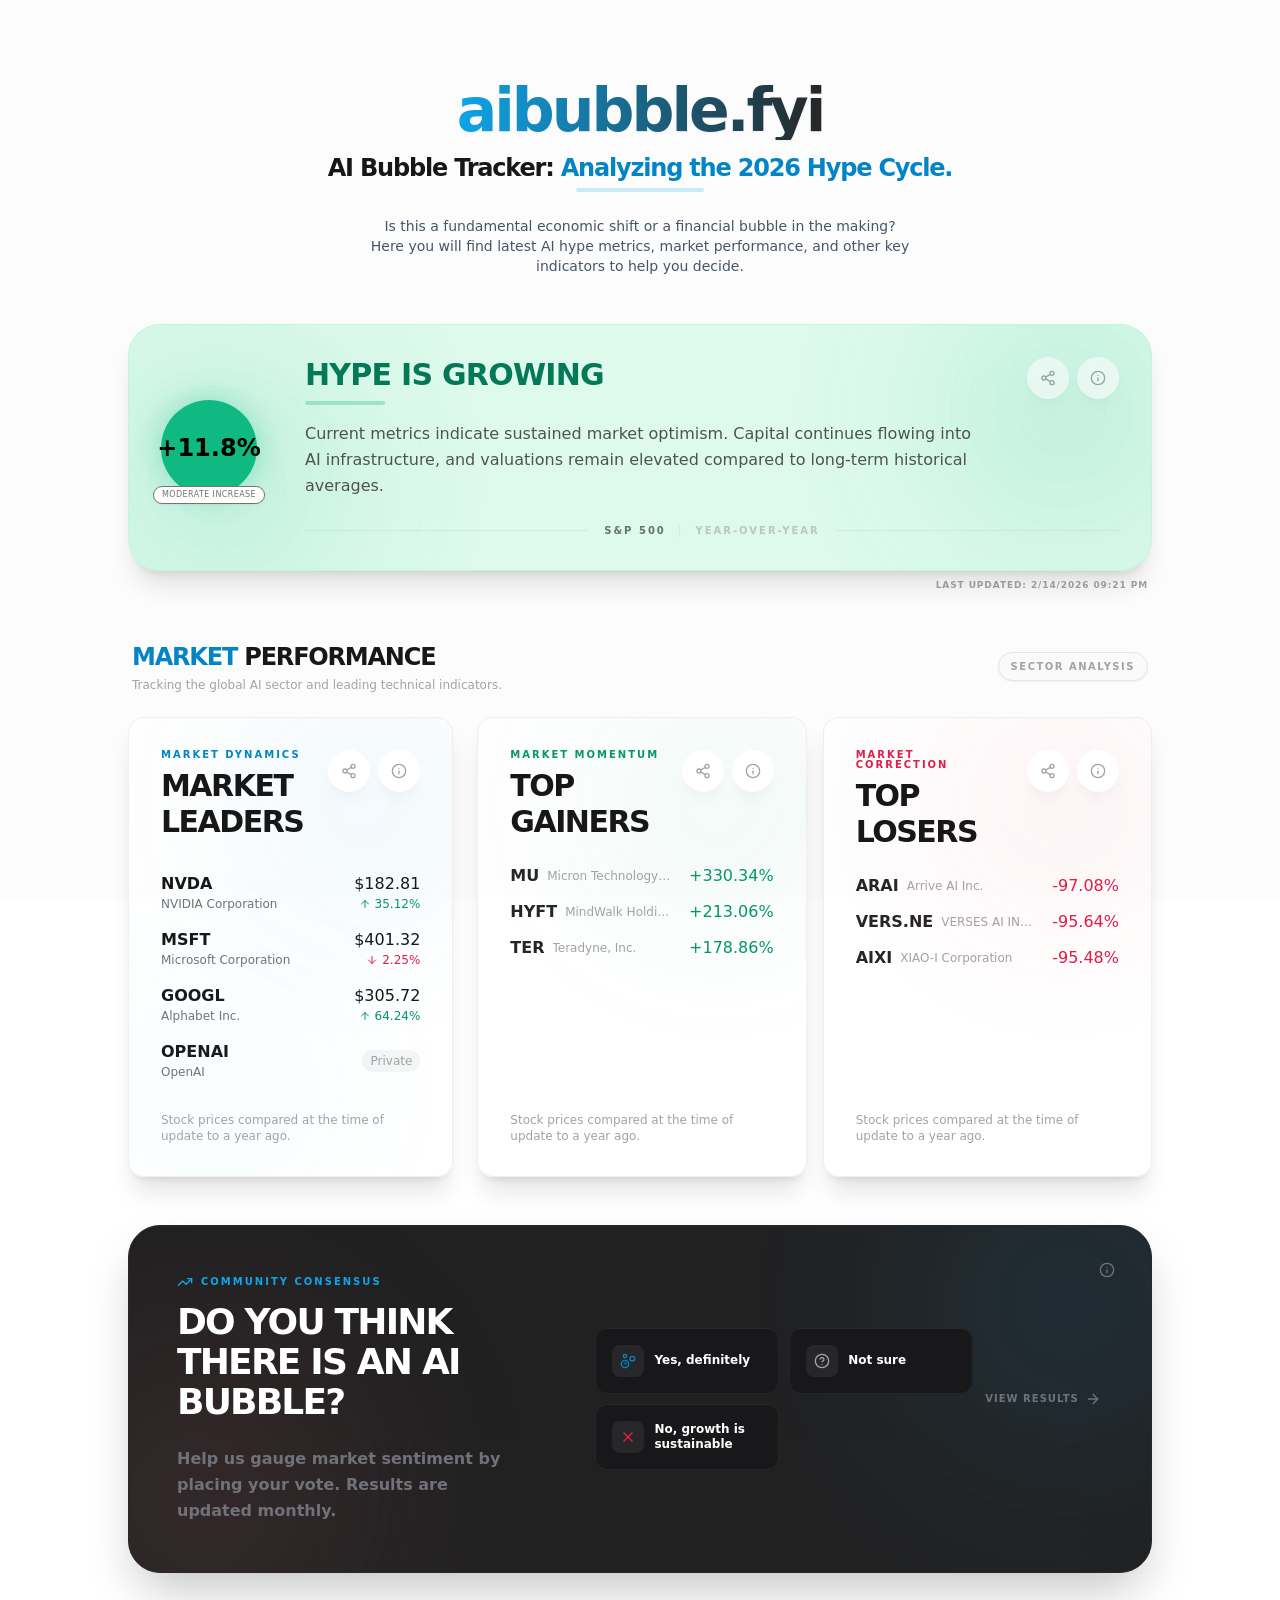
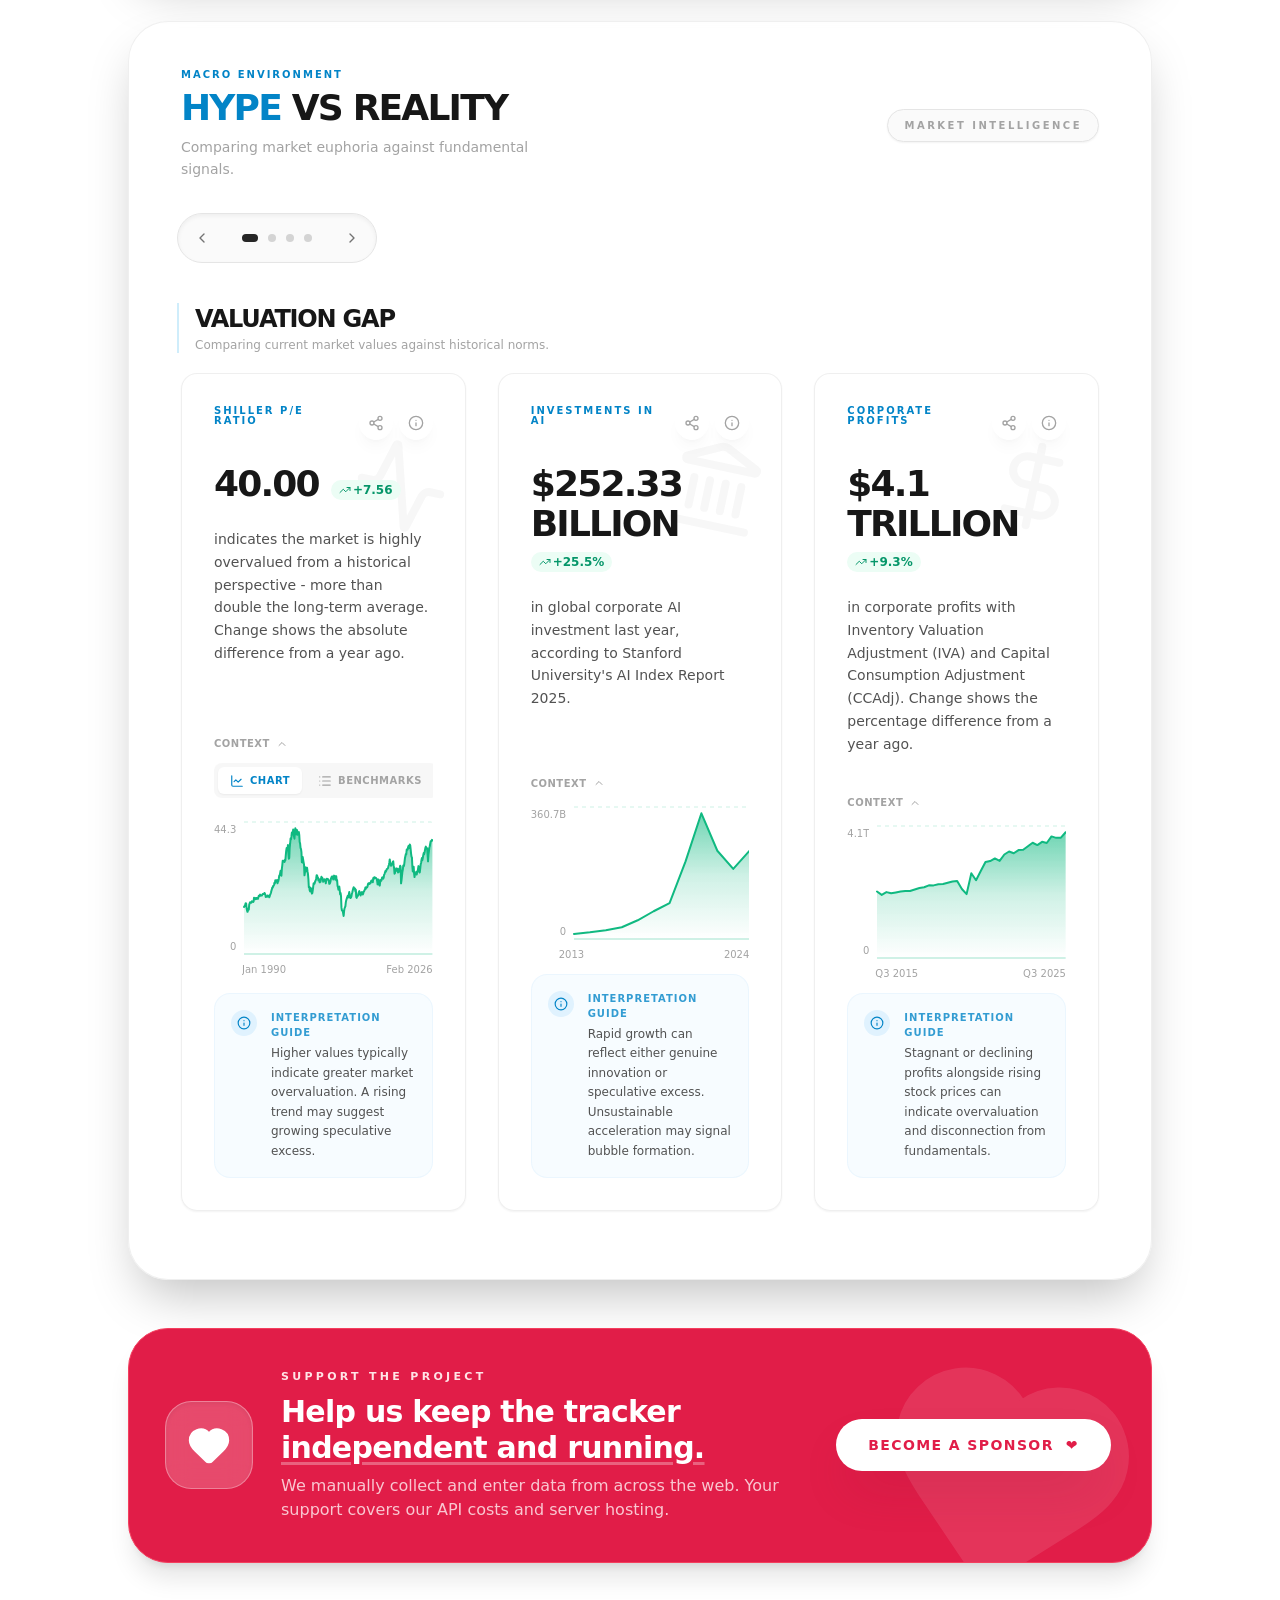
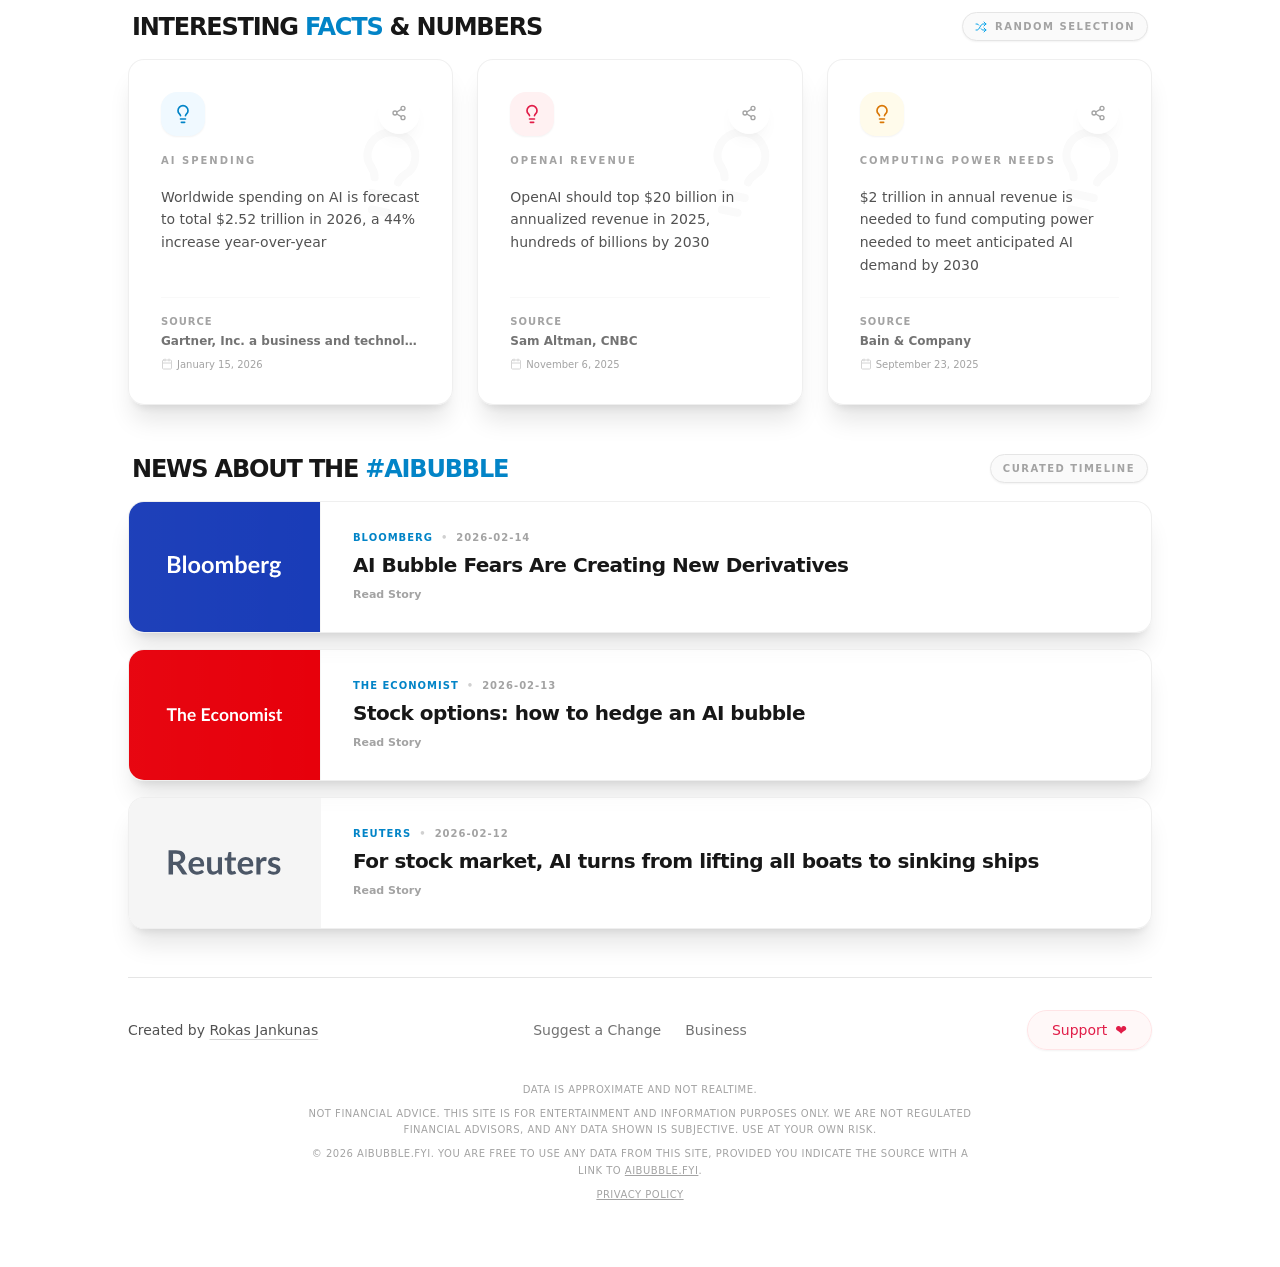
==== commit 0a438eaf: "Update data and refactoring" ====
--- a/index.html
+++ b/index.html
@@ -12,8 +12,8 @@
   <!-- <script async src="https://pagead2.googlesyndication.com/pagead/js/adsbygoogle.js?client=ca-pub-3949128257213977" -->
   <!-- crossorigin="anonymous"></script> -->
   <script src="https://challenges.cloudflare.com/turnstile/v0/api.js" async defer></script>
-  <script type="module" crossorigin src="/assets/index-B-YwJAgb.js"></script>
-  <link rel="stylesheet" crossorigin href="/assets/index-DUHKarpm.css">
+  <script type="module" crossorigin src="/assets/index-CBc2S4Yu.js"></script>
+  <link rel="stylesheet" crossorigin href="/assets/index-BY6fzpIp.css">
 </head>
 
 <body>
--- a/assets/index-BY6fzpIp.css
+++ b/assets/index-BY6fzpIp.css
@@ -0,0 +1 @@
+*,:before,:after{--tw-border-spacing-x: 0;--tw-border-spacing-y: 0;--tw-translate-x: 0;--tw-translate-y: 0;--tw-rotate: 0;--tw-skew-x: 0;--tw-skew-y: 0;--tw-scale-x: 1;--tw-scale-y: 1;--tw-pan-x: ;--tw-pan-y: ;--tw-pinch-zoom: ;--tw-scroll-snap-strictness: proximity;--tw-gradient-from-position: ;--tw-gradient-via-position: ;--tw-gradient-to-position: ;--tw-ordinal: ;--tw-slashed-zero: ;--tw-numeric-figure: ;--tw-numeric-spacing: ;--tw-numeric-fraction: ;--tw-ring-inset: ;--tw-ring-offset-width: 0px;--tw-ring-offset-color: #fff;--tw-ring-color: rgb(59 130 246 / .5);--tw-ring-offset-shadow: 0 0 #0000;--tw-ring-shadow: 0 0 #0000;--tw-shadow: 0 0 #0000;--tw-shadow-colored: 0 0 #0000;--tw-blur: ;--tw-brightness: ;--tw-contrast: ;--tw-grayscale: ;--tw-hue-rotate: ;--tw-invert: ;--tw-saturate: ;--tw-sepia: ;--tw-drop-shadow: ;--tw-backdrop-blur: ;--tw-backdrop-brightness: ;--tw-backdrop-contrast: ;--tw-backdrop-grayscale: ;--tw-backdrop-hue-rotate: ;--tw-backdrop-invert: ;--tw-backdrop-opacity: ;--tw-backdrop-saturate: ;--tw-backdrop-sepia: ;--tw-contain-size: ;--tw-contain-layout: ;--tw-contain-paint: ;--tw-contain-style: }::backdrop{--tw-border-spacing-x: 0;--tw-border-spacing-y: 0;--tw-translate-x: 0;--tw-translate-y: 0;--tw-rotate: 0;--tw-skew-x: 0;--tw-skew-y: 0;--tw-scale-x: 1;--tw-scale-y: 1;--tw-pan-x: ;--tw-pan-y: ;--tw-pinch-zoom: ;--tw-scroll-snap-strictness: proximity;--tw-gradient-from-position: ;--tw-gradient-via-position: ;--tw-gradient-to-position: ;--tw-ordinal: ;--tw-slashed-zero: ;--tw-numeric-figure: ;--tw-numeric-spacing: ;--tw-numeric-fraction: ;--tw-ring-inset: ;--tw-ring-offset-width: 0px;--tw-ring-offset-color: #fff;--tw-ring-color: rgb(59 130 246 / .5);--tw-ring-offset-shadow: 0 0 #0000;--tw-ring-shadow: 0 0 #0000;--tw-shadow: 0 0 #0000;--tw-shadow-colored: 0 0 #0000;--tw-blur: ;--tw-brightness: ;--tw-contrast: ;--tw-grayscale: ;--tw-hue-rotate: ;--tw-invert: ;--tw-saturate: ;--tw-sepia: ;--tw-drop-shadow: ;--tw-backdrop-blur: ;--tw-backdrop-brightness: ;--tw-backdrop-contrast: ;--tw-backdrop-grayscale: ;--tw-backdrop-hue-rotate: ;--tw-backdrop-invert: ;--tw-backdrop-opacity: ;--tw-backdrop-saturate: ;--tw-backdrop-sepia: ;--tw-contain-size: ;--tw-contain-layout: ;--tw-contain-paint: ;--tw-contain-style: }*,:before,:after{box-sizing:border-box;border-width:0;border-style:solid;border-color:#e5e7eb}:before,:after{--tw-content: ""}html,:host{line-height:1.5;-webkit-text-size-adjust:100%;-moz-tab-size:4;-o-tab-size:4;tab-size:4;font-family:ui-sans-serif,system-ui,sans-serif,"Apple Color Emoji","Segoe UI Emoji",Segoe UI Symbol,"Noto Color Emoji";font-feature-settings:normal;font-variation-settings:normal;-webkit-tap-highlight-color:transparent}body{margin:0;line-height:inherit}hr{height:0;color:inherit;border-top-width:1px}abbr:where([title]){-webkit-text-decoration:underline dotted;text-decoration:underline dotted}h1,h2,h3,h4,h5,h6{font-size:inherit;font-weight:inherit}a{color:inherit;text-decoration:inherit}b,strong{font-weight:bolder}code,kbd,samp,pre{font-family:ui-monospace,SFMono-Regular,Menlo,Monaco,Consolas,Liberation Mono,Courier New,monospace;font-feature-settings:normal;font-variation-settings:normal;font-size:1em}small{font-size:80%}sub,sup{font-size:75%;line-height:0;position:relative;vertical-align:baseline}sub{bottom:-.25em}sup{top:-.5em}table{text-indent:0;border-color:inherit;border-collapse:collapse}button,input,optgroup,select,textarea{font-family:inherit;font-feature-settings:inherit;font-variation-settings:inherit;font-size:100%;font-weight:inherit;line-height:inherit;letter-spacing:inherit;color:inherit;margin:0;padding:0}button,select{text-transform:none}button,input:where([type=button]),input:where([type=reset]),input:where([type=submit]){-webkit-appearance:button;background-color:transparent;background-image:none}:-moz-focusring{outline:auto}:-moz-ui-invalid{box-shadow:none}progress{vertical-align:baseline}::-webkit-inner-spin-button,::-webkit-outer-spin-button{height:auto}[type=search]{-webkit-appearance:textfield;outline-offset:-2px}::-webkit-search-decoration{-webkit-appearance:none}::-webkit-file-upload-button{-webkit-appearance:button;font:inherit}summary{display:list-item}blockquote,dl,dd,h1,h2,h3,h4,h5,h6,hr,figure,p,pre{margin:0}fieldset{margin:0;padding:0}legend{padding:0}ol,ul,menu{list-style:none;margin:0;padding:0}dialog{padding:0}textarea{resize:vertical}input::-moz-placeholder,textarea::-moz-placeholder{opacity:1;color:#9ca3af}input::placeholder,textarea::placeholder{opacity:1;color:#9ca3af}button,[role=button]{cursor:pointer}:disabled{cursor:default}img,svg,video,canvas,audio,iframe,embed,object{display:block;vertical-align:middle}img,video{max-width:100%;height:auto}[hidden]:where(:not([hidden=until-found])){display:none}:root{--background: 0 0% 100%;--foreground: 222.2 84% 4.9%;--card: 0 0% 100%;--card-foreground: 222.2 84% 4.9%;--popover: 0 0% 100%;--popover-foreground: 222.2 84% 4.9%;--primary: 222.2 47.4% 11.2%;--primary-foreground: 210 40% 98%;--secondary: 210 40% 96.1%;--secondary-foreground: 222.2 47.4% 11.2%;--muted: 210 40% 96.1%;--muted-foreground: 215.4 16.3% 46.9%;--accent: 210 40% 96.1%;--accent-foreground: 222.2 47.4% 11.2%;--destructive: 0 84.2% 60.2%;--destructive-foreground: 210 40% 98%;--border: 214.3 31.8% 91.4%;--input: 214.3 31.8% 91.4%;--ring: 222.2 84% 4.9%;--radius: .5rem}.dark{--background: 222.2 84% 4.9%;--foreground: 210 40% 98%;--card: 222.2 84% 4.9%;--card-foreground: 210 40% 98%;--popover: 222.2 84% 4.9%;--popover-foreground: 210 40% 98%;--primary: 210 40% 98%;--primary-foreground: 222.2 47.4% 11.2%;--secondary: 217.2 32.6% 17.5%;--secondary-foreground: 210 40% 98%;--muted: 217.2 32.6% 17.5%;--muted-foreground: 215 20.2% 65.1%;--accent: 217.2 32.6% 17.5%;--accent-foreground: 210 40% 98%;--destructive: 0 62.8% 30.6%;--destructive-foreground: 210 40% 98%;--border: 217.2 32.6% 17.5%;--input: 217.2 32.6% 17.5%;--ring: 212.7 26.8% 83.9%}*{border-color:var(--border)}body{background-color:var(--background);color:var(--foreground)}.container{width:100%;margin-right:auto;margin-left:auto;padding-right:2rem;padding-left:2rem}@media(min-width:1400px){.container{max-width:1400px}}.sr-only{position:absolute;width:1px;height:1px;padding:0;margin:-1px;overflow:hidden;clip:rect(0,0,0,0);white-space:nowrap;border-width:0}.pointer-events-none{pointer-events:none}.pointer-events-auto{pointer-events:auto}.fixed{position:fixed}.absolute{position:absolute}.relative{position:relative}.inset-0{inset:0}.-bottom-10{bottom:-2.5rem}.-bottom-12{bottom:-3rem}.-bottom-2{bottom:-.5rem}.-bottom-20{bottom:-5rem}.-left-10{left:-2.5rem}.-left-12{left:-3rem}.-left-20{left:-5rem}.-right-10{right:-2.5rem}.-right-12{right:-3rem}.-right-20{right:-5rem}.-top-10{top:-2.5rem}.-top-12{top:-3rem}.-top-20{top:-5rem}.bottom-0{bottom:0}.left-0{left:0}.left-1\/2{left:50%}.left-2{left:.5rem}.left-\[15\%\]{left:15%}.right-0{right:0}.right-6{right:1.5rem}.top-0{top:0}.top-1\/2{top:50%}.top-12{top:3rem}.top-6{top:1.5rem}.top-\[15\%\]{top:15%}.z-10{z-index:10}.z-20{z-index:20}.z-30{z-index:30}.z-50{z-index:50}.z-\[-20\]{z-index:-20}.z-\[100\]{z-index:100}.m-0{margin:0}.m-1{margin:.25rem}.-mx-1{margin-left:-.25rem;margin-right:-.25rem}.mx-3{margin-left:.75rem;margin-right:.75rem}.mx-auto{margin-left:auto;margin-right:auto}.my-1{margin-top:.25rem;margin-bottom:.25rem}.-ml-4{margin-left:-1rem}.-mt-4{margin-top:-1rem}.mb-0\.5{margin-bottom:.125rem}.mb-1{margin-bottom:.25rem}.mb-1\.5{margin-bottom:.375rem}.mb-10{margin-bottom:2.5rem}.mb-12{margin-bottom:3rem}.mb-2{margin-bottom:.5rem}.mb-4{margin-bottom:1rem}.mb-6{margin-bottom:1.5rem}.mb-8{margin-bottom:2rem}.ml-2{margin-left:.5rem}.ml-auto{margin-left:auto}.mr-2{margin-right:.5rem}.mt-1{margin-top:.25rem}.mt-12{margin-top:3rem}.mt-2{margin-top:.5rem}.mt-3{margin-top:.75rem}.mt-4{margin-top:1rem}.mt-8{margin-top:2rem}.mt-auto{margin-top:auto}.block{display:block}.inline-block{display:inline-block}.flex{display:flex}.inline-flex{display:inline-flex}.grid{display:grid}.hidden{display:none}.h-0{height:0px}.h-1{height:.25rem}.h-1\.5{height:.375rem}.h-10{height:2.5rem}.h-11{height:2.75rem}.h-12{height:3rem}.h-16{height:4rem}.h-2{height:.5rem}.h-2\.5{height:.625rem}.h-20{height:5rem}.h-24{height:6rem}.h-3{height:.75rem}.h-3\.5{height:.875rem}.h-4{height:1rem}.h-5{height:1.25rem}.h-6{height:1.5rem}.h-64{height:16rem}.h-8{height:2rem}.h-80{height:20rem}.h-9{height:2.25rem}.h-\[110px\]{height:110px}.h-\[140px\]{height:140px}.h-\[25\%\]{height:25%}.h-auto{height:auto}.h-full{height:100%}.h-px{height:1px}.max-h-\[80vh\]{max-height:80vh}.min-h-\[140px\]{min-height:140px}.min-h-\[160px\]{min-height:160px}.min-h-\[180px\]{min-height:180px}.min-h-\[200px\]{min-height:200px}.min-h-\[60px\]{min-height:60px}.min-h-\[80px\]{min-height:80px}.min-h-screen{min-height:100vh}.w-0{width:0px}.w-0\.5{width:.125rem}.w-10{width:2.5rem}.w-16{width:4rem}.w-2{width:.5rem}.w-2\.5{width:.625rem}.w-20{width:5rem}.w-24{width:6rem}.w-28{width:7rem}.w-3{width:.75rem}.w-3\.5{width:.875rem}.w-32{width:8rem}.w-4{width:1rem}.w-48{width:12rem}.w-5{width:1.25rem}.w-64{width:16rem}.w-8{width:2rem}.w-80{width:20rem}.w-\[25\%\]{width:25%}.w-fit{width:-moz-fit-content;width:fit-content}.w-full{width:100%}.min-w-0{min-width:0px}.min-w-\[10rem\]{min-width:10rem}.min-w-\[28px\]{min-width:28px}.min-w-\[8rem\]{min-width:8rem}.max-w-2xl{max-width:42rem}.max-w-3xl{max-width:48rem}.max-w-4xl{max-width:56rem}.max-w-5xl{max-width:64rem}.max-w-\[90px\]{max-width:90px}.max-w-md{max-width:28rem}.max-w-none{max-width:none}.max-w-sm{max-width:24rem}.max-w-xl{max-width:36rem}.flex-1{flex:1 1 0%}.flex-\[1\.5\]{flex:1.5}.flex-shrink-0,.shrink-0{flex-shrink:0}.grow-0{flex-grow:0}.basis-full{flex-basis:100%}.origin-center{transform-origin:center}.-translate-x-1\/2{--tw-translate-x: -50%;transform:translate(var(--tw-translate-x),var(--tw-translate-y)) rotate(var(--tw-rotate)) skew(var(--tw-skew-x)) skewY(var(--tw-skew-y)) scaleX(var(--tw-scale-x)) scaleY(var(--tw-scale-y))}.-translate-x-2{--tw-translate-x: -.5rem;transform:translate(var(--tw-translate-x),var(--tw-translate-y)) rotate(var(--tw-rotate)) skew(var(--tw-skew-x)) skewY(var(--tw-skew-y)) scaleX(var(--tw-scale-x)) scaleY(var(--tw-scale-y))}.-translate-x-4{--tw-translate-x: -1rem;transform:translate(var(--tw-translate-x),var(--tw-translate-y)) rotate(var(--tw-rotate)) skew(var(--tw-skew-x)) skewY(var(--tw-skew-y)) scaleX(var(--tw-scale-x)) scaleY(var(--tw-scale-y))}.-translate-x-full{--tw-translate-x: -100%;transform:translate(var(--tw-translate-x),var(--tw-translate-y)) rotate(var(--tw-rotate)) skew(var(--tw-skew-x)) skewY(var(--tw-skew-y)) scaleX(var(--tw-scale-x)) scaleY(var(--tw-scale-y))}.-translate-x-px{--tw-translate-x: -1px;transform:translate(var(--tw-translate-x),var(--tw-translate-y)) rotate(var(--tw-rotate)) skew(var(--tw-skew-x)) skewY(var(--tw-skew-y)) scaleX(var(--tw-scale-x)) scaleY(var(--tw-scale-y))}.-translate-y-1\/2{--tw-translate-y: -50%;transform:translate(var(--tw-translate-x),var(--tw-translate-y)) rotate(var(--tw-rotate)) skew(var(--tw-skew-x)) skewY(var(--tw-skew-y)) scaleX(var(--tw-scale-x)) scaleY(var(--tw-scale-y))}.translate-x-0{--tw-translate-x: 0px;transform:translate(var(--tw-translate-x),var(--tw-translate-y)) rotate(var(--tw-rotate)) skew(var(--tw-skew-x)) skewY(var(--tw-skew-y)) scaleX(var(--tw-scale-x)) scaleY(var(--tw-scale-y))}.translate-x-4{--tw-translate-x: 1rem;transform:translate(var(--tw-translate-x),var(--tw-translate-y)) rotate(var(--tw-rotate)) skew(var(--tw-skew-x)) skewY(var(--tw-skew-y)) scaleX(var(--tw-scale-x)) scaleY(var(--tw-scale-y))}.translate-x-px{--tw-translate-x: 1px;transform:translate(var(--tw-translate-x),var(--tw-translate-y)) rotate(var(--tw-rotate)) skew(var(--tw-skew-x)) skewY(var(--tw-skew-y)) scaleX(var(--tw-scale-x)) scaleY(var(--tw-scale-y))}.-rotate-90{--tw-rotate: -90deg;transform:translate(var(--tw-translate-x),var(--tw-translate-y)) rotate(var(--tw-rotate)) skew(var(--tw-skew-x)) skewY(var(--tw-skew-y)) scaleX(var(--tw-scale-x)) scaleY(var(--tw-scale-y))}.rotate-12{--tw-rotate: 12deg;transform:translate(var(--tw-translate-x),var(--tw-translate-y)) rotate(var(--tw-rotate)) skew(var(--tw-skew-x)) skewY(var(--tw-skew-y)) scaleX(var(--tw-scale-x)) scaleY(var(--tw-scale-y))}.rotate-180{--tw-rotate: 180deg;transform:translate(var(--tw-translate-x),var(--tw-translate-y)) rotate(var(--tw-rotate)) skew(var(--tw-skew-x)) skewY(var(--tw-skew-y)) scaleX(var(--tw-scale-x)) scaleY(var(--tw-scale-y))}.rotate-90{--tw-rotate: 90deg;transform:translate(var(--tw-translate-x),var(--tw-translate-y)) rotate(var(--tw-rotate)) skew(var(--tw-skew-x)) skewY(var(--tw-skew-y)) scaleX(var(--tw-scale-x)) scaleY(var(--tw-scale-y))}.scale-110{--tw-scale-x: 1.1;--tw-scale-y: 1.1;transform:translate(var(--tw-translate-x),var(--tw-translate-y)) rotate(var(--tw-rotate)) skew(var(--tw-skew-x)) skewY(var(--tw-skew-y)) scaleX(var(--tw-scale-x)) scaleY(var(--tw-scale-y))}.scale-\[0\.7\]{--tw-scale-x: .7;--tw-scale-y: .7;transform:translate(var(--tw-translate-x),var(--tw-translate-y)) rotate(var(--tw-rotate)) skew(var(--tw-skew-x)) skewY(var(--tw-skew-y)) scaleX(var(--tw-scale-x)) scaleY(var(--tw-scale-y))}.transform{transform:translate(var(--tw-translate-x),var(--tw-translate-y)) rotate(var(--tw-rotate)) skew(var(--tw-skew-x)) skewY(var(--tw-skew-y)) scaleX(var(--tw-scale-x)) scaleY(var(--tw-scale-y))}@keyframes pulse{50%{opacity:.5}}.animate-pulse{animation:pulse 2s cubic-bezier(.4,0,.6,1) infinite}@keyframes spin{to{transform:rotate(360deg)}}.animate-spin{animation:spin 1s linear infinite}.cursor-crosshair{cursor:crosshair}.cursor-default{cursor:default}.cursor-pointer{cursor:pointer}.select-none{-webkit-user-select:none;-moz-user-select:none;user-select:none}.resize{resize:both}.scroll-mt-6{scroll-margin-top:1.5rem}.grid-cols-1{grid-template-columns:repeat(1,minmax(0,1fr))}.flex-row{flex-direction:row}.flex-col{flex-direction:column}.flex-wrap{flex-wrap:wrap}.items-start{align-items:flex-start}.items-end{align-items:flex-end}.items-center{align-items:center}.items-baseline{align-items:baseline}.items-stretch{align-items:stretch}.justify-end{justify-content:flex-end}.justify-center{justify-content:center}.justify-between{justify-content:space-between}.gap-0\.5{gap:.125rem}.gap-1{gap:.25rem}.gap-1\.5{gap:.375rem}.gap-10{gap:2.5rem}.gap-2{gap:.5rem}.gap-2\.5{gap:.625rem}.gap-3{gap:.75rem}.gap-3\.5{gap:.875rem}.gap-4{gap:1rem}.gap-5{gap:1.25rem}.gap-6{gap:1.5rem}.gap-8{gap:2rem}.gap-x-3{-moz-column-gap:.75rem;column-gap:.75rem}.gap-y-2{row-gap:.5rem}.space-y-0\.5>:not([hidden])~:not([hidden]){--tw-space-y-reverse: 0;margin-top:calc(.125rem * calc(1 - var(--tw-space-y-reverse)));margin-bottom:calc(.125rem * var(--tw-space-y-reverse))}.space-y-1>:not([hidden])~:not([hidden]){--tw-space-y-reverse: 0;margin-top:calc(.25rem * calc(1 - var(--tw-space-y-reverse)));margin-bottom:calc(.25rem * var(--tw-space-y-reverse))}.space-y-1\.5>:not([hidden])~:not([hidden]){--tw-space-y-reverse: 0;margin-top:calc(.375rem * calc(1 - var(--tw-space-y-reverse)));margin-bottom:calc(.375rem * var(--tw-space-y-reverse))}.space-y-12>:not([hidden])~:not([hidden]){--tw-space-y-reverse: 0;margin-top:calc(3rem * calc(1 - var(--tw-space-y-reverse)));margin-bottom:calc(3rem * var(--tw-space-y-reverse))}.space-y-2>:not([hidden])~:not([hidden]){--tw-space-y-reverse: 0;margin-top:calc(.5rem * calc(1 - var(--tw-space-y-reverse)));margin-bottom:calc(.5rem * var(--tw-space-y-reverse))}.space-y-3>:not([hidden])~:not([hidden]){--tw-space-y-reverse: 0;margin-top:calc(.75rem * calc(1 - var(--tw-space-y-reverse)));margin-bottom:calc(.75rem * var(--tw-space-y-reverse))}.space-y-4>:not([hidden])~:not([hidden]){--tw-space-y-reverse: 0;margin-top:calc(1rem * calc(1 - var(--tw-space-y-reverse)));margin-bottom:calc(1rem * var(--tw-space-y-reverse))}.space-y-6>:not([hidden])~:not([hidden]){--tw-space-y-reverse: 0;margin-top:calc(1.5rem * calc(1 - var(--tw-space-y-reverse)));margin-bottom:calc(1.5rem * var(--tw-space-y-reverse))}.space-y-7>:not([hidden])~:not([hidden]){--tw-space-y-reverse: 0;margin-top:calc(1.75rem * calc(1 - var(--tw-space-y-reverse)));margin-bottom:calc(1.75rem * var(--tw-space-y-reverse))}.space-y-8>:not([hidden])~:not([hidden]){--tw-space-y-reverse: 0;margin-top:calc(2rem * calc(1 - var(--tw-space-y-reverse)));margin-bottom:calc(2rem * var(--tw-space-y-reverse))}.self-start{align-self:flex-start}.self-end{align-self:flex-end}.overflow-auto{overflow:auto}.overflow-hidden{overflow:hidden}.overflow-visible{overflow:visible}.overflow-y-auto{overflow-y:auto}.overflow-x-hidden{overflow-x:hidden}.truncate{overflow:hidden;text-overflow:ellipsis;white-space:nowrap}.whitespace-nowrap{white-space:nowrap}.break-words{overflow-wrap:break-word}.break-all{word-break:break-all}.rounded{border-radius:.25rem}.rounded-2xl{border-radius:1rem}.rounded-3xl{border-radius:1.5rem}.rounded-\[2\.5rem\]{border-radius:2.5rem}.rounded-\[2rem\]{border-radius:2rem}.rounded-full{border-radius:9999px}.rounded-lg{border-radius:var(--radius)}.rounded-md{border-radius:calc(var(--radius) - 2px)}.rounded-sm{border-radius:calc(var(--radius) - 4px)}.rounded-xl{border-radius:.75rem}.border{border-width:1px}.border-2{border-width:2px}.border-4{border-width:4px}.border-b{border-bottom-width:1px}.border-b-\[4px\]{border-bottom-width:4px}.border-l-2{border-left-width:2px}.border-l-\[4px\]{border-left-width:4px}.border-r{border-right-width:1px}.border-r-\[4px\]{border-right-width:4px}.border-t{border-top-width:1px}.border-t-\[4px\]{border-top-width:4px}.border-dashed{border-style:dashed}.border-amber-100{--tw-border-opacity: 1;border-color:rgb(254 243 199 / var(--tw-border-opacity, 1))}.border-amber-200\/60{border-color:#fde68a99}.border-emerald-100{--tw-border-opacity: 1;border-color:rgb(209 250 229 / var(--tw-border-opacity, 1))}.border-emerald-200\/60{border-color:#a7f3d099}.border-indigo-100{--tw-border-opacity: 1;border-color:rgb(224 231 255 / var(--tw-border-opacity, 1))}.border-input{border-color:var(--input)}.border-neutral-100{--tw-border-opacity: 1;border-color:rgb(245 245 245 / var(--tw-border-opacity, 1))}.border-neutral-100\/50{border-color:#f5f5f580}.border-neutral-100\/60{border-color:#f5f5f599}.border-neutral-200{--tw-border-opacity: 1;border-color:rgb(229 229 229 / var(--tw-border-opacity, 1))}.border-neutral-200\/50{border-color:#e5e5e580}.border-neutral-200\/60{border-color:#e5e5e599}.border-rose-100{--tw-border-opacity: 1;border-color:rgb(255 228 230 / var(--tw-border-opacity, 1))}.border-rose-200\/60{border-color:#fecdd399}.border-rose-500{--tw-border-opacity: 1;border-color:rgb(244 63 94 / var(--tw-border-opacity, 1))}.border-sky-100{--tw-border-opacity: 1;border-color:rgb(224 242 254 / var(--tw-border-opacity, 1))}.border-sky-100\/50{border-color:#e0f2fe80}.border-sky-400{--tw-border-opacity: 1;border-color:rgb(56 189 248 / var(--tw-border-opacity, 1))}.border-sky-500\/20{border-color:#0ea5e933}.border-sky-500\/30{border-color:#0ea5e94d}.border-transparent{border-color:transparent}.border-white{--tw-border-opacity: 1;border-color:rgb(255 255 255 / var(--tw-border-opacity, 1))}.border-white\/30{border-color:#ffffff4d}.border-white\/5{border-color:#ffffff0d}.border-zinc-800{--tw-border-opacity: 1;border-color:rgb(39 39 42 / var(--tw-border-opacity, 1))}.border-b-neutral-900{--tw-border-opacity: 1;border-bottom-color:rgb(23 23 23 / var(--tw-border-opacity, 1))}.border-l-transparent{border-left-color:transparent}.border-r-transparent{border-right-color:transparent}.border-t-neutral-900{--tw-border-opacity: 1;border-top-color:rgb(23 23 23 / var(--tw-border-opacity, 1))}.border-t-sky-600{--tw-border-opacity: 1;border-top-color:rgb(2 132 199 / var(--tw-border-opacity, 1))}.bg-amber-100\/70{background-color:#fef3c7b3}.bg-amber-50{--tw-bg-opacity: 1;background-color:rgb(255 251 235 / var(--tw-bg-opacity, 1))}.bg-amber-500{--tw-bg-opacity: 1;background-color:rgb(245 158 11 / var(--tw-bg-opacity, 1))}.bg-background{background-color:var(--background)}.bg-black\/40{background-color:#0006}.bg-black\/5{background-color:#0000000d}.bg-blue-400\/5{background-color:#60a5fa0d}.bg-card{background-color:var(--card)}.bg-destructive{background-color:var(--destructive)}.bg-emerald-100{--tw-bg-opacity: 1;background-color:rgb(209 250 229 / var(--tw-bg-opacity, 1))}.bg-emerald-100\/70{background-color:#d1fae5b3}.bg-emerald-50{--tw-bg-opacity: 1;background-color:rgb(236 253 245 / var(--tw-bg-opacity, 1))}.bg-emerald-50\/80{background-color:#ecfdf5cc}.bg-emerald-500{--tw-bg-opacity: 1;background-color:rgb(16 185 129 / var(--tw-bg-opacity, 1))}.bg-emerald-600{--tw-bg-opacity: 1;background-color:rgb(5 150 105 / var(--tw-bg-opacity, 1))}.bg-indigo-100{--tw-bg-opacity: 1;background-color:rgb(224 231 255 / var(--tw-bg-opacity, 1))}.bg-indigo-600{--tw-bg-opacity: 1;background-color:rgb(79 70 229 / var(--tw-bg-opacity, 1))}.bg-neutral-100{--tw-bg-opacity: 1;background-color:rgb(245 245 245 / var(--tw-bg-opacity, 1))}.bg-neutral-100\/80{background-color:#f5f5f5cc}.bg-neutral-300{--tw-bg-opacity: 1;background-color:rgb(212 212 212 / var(--tw-bg-opacity, 1))}.bg-neutral-400{--tw-bg-opacity: 1;background-color:rgb(163 163 163 / var(--tw-bg-opacity, 1))}.bg-neutral-50{--tw-bg-opacity: 1;background-color:rgb(250 250 250 / var(--tw-bg-opacity, 1))}.bg-neutral-50\/50{background-color:#fafafa80}.bg-neutral-500{--tw-bg-opacity: 1;background-color:rgb(115 115 115 / var(--tw-bg-opacity, 1))}.bg-neutral-800{--tw-bg-opacity: 1;background-color:rgb(38 38 38 / var(--tw-bg-opacity, 1))}.bg-neutral-900{--tw-bg-opacity: 1;background-color:rgb(23 23 23 / var(--tw-bg-opacity, 1))}.bg-primary{background-color:var(--primary)}.bg-rose-100\/70{background-color:#ffe4e6b3}.bg-rose-50{--tw-bg-opacity: 1;background-color:rgb(255 241 242 / var(--tw-bg-opacity, 1))}.bg-rose-50\/50{background-color:#fff1f280}.bg-rose-50\/80{background-color:#fff1f2cc}.bg-rose-500{--tw-bg-opacity: 1;background-color:rgb(244 63 94 / var(--tw-bg-opacity, 1))}.bg-rose-500\/10{background-color:#f43f5e1a}.bg-rose-600{--tw-bg-opacity: 1;background-color:rgb(225 29 72 / var(--tw-bg-opacity, 1))}.bg-secondary{background-color:var(--secondary)}.bg-sky-100{--tw-bg-opacity: 1;background-color:rgb(224 242 254 / var(--tw-bg-opacity, 1))}.bg-sky-50{--tw-bg-opacity: 1;background-color:rgb(240 249 255 / var(--tw-bg-opacity, 1))}.bg-sky-50\/50{background-color:#f0f9ff80}.bg-sky-50\/80{background-color:#f0f9ffcc}.bg-sky-500{--tw-bg-opacity: 1;background-color:rgb(14 165 233 / var(--tw-bg-opacity, 1))}.bg-sky-500\/20{background-color:#0ea5e933}.bg-sky-600{--tw-bg-opacity: 1;background-color:rgb(2 132 199 / var(--tw-bg-opacity, 1))}.bg-transparent{background-color:transparent}.bg-white{--tw-bg-opacity: 1;background-color:rgb(255 255 255 / var(--tw-bg-opacity, 1))}.bg-white\/20{background-color:#fff3}.bg-white\/40{background-color:#fff6}.bg-white\/50{background-color:#ffffff80}.bg-white\/70{background-color:#ffffffb3}.bg-white\/80{background-color:#fffc}.bg-white\/90{background-color:#ffffffe6}.bg-zinc-700{--tw-bg-opacity: 1;background-color:rgb(63 63 70 / var(--tw-bg-opacity, 1))}.bg-zinc-800{--tw-bg-opacity: 1;background-color:rgb(39 39 42 / var(--tw-bg-opacity, 1))}.bg-zinc-900{--tw-bg-opacity: 1;background-color:rgb(24 24 27 / var(--tw-bg-opacity, 1))}.bg-zinc-950{--tw-bg-opacity: 1;background-color:rgb(9 9 11 / var(--tw-bg-opacity, 1))}.bg-zinc-950\/90{background-color:#09090be6}.bg-gradient-to-br{background-image:linear-gradient(to bottom right,var(--tw-gradient-stops))}.bg-gradient-to-r{background-image:linear-gradient(to right,var(--tw-gradient-stops))}.bg-gradient-to-tr{background-image:linear-gradient(to top right,var(--tw-gradient-stops))}.from-amber-400\/30{--tw-gradient-from: rgb(251 191 36 / .3) var(--tw-gradient-from-position);--tw-gradient-to: rgb(251 191 36 / 0) var(--tw-gradient-to-position);--tw-gradient-stops: var(--tw-gradient-from), var(--tw-gradient-to)}.from-emerald-400\/30{--tw-gradient-from: rgb(52 211 153 / .3) var(--tw-gradient-from-position);--tw-gradient-to: rgb(52 211 153 / 0) var(--tw-gradient-to-position);--tw-gradient-stops: var(--tw-gradient-from), var(--tw-gradient-to)}.from-indigo-50{--tw-gradient-from: #eef2ff var(--tw-gradient-from-position);--tw-gradient-to: rgb(238 242 255 / 0) var(--tw-gradient-to-position);--tw-gradient-stops: var(--tw-gradient-from), var(--tw-gradient-to)}.from-red-300\/20{--tw-gradient-from: rgb(252 165 165 / .2) var(--tw-gradient-from-position);--tw-gradient-to: rgb(252 165 165 / 0) var(--tw-gradient-to-position);--tw-gradient-stops: var(--tw-gradient-from), var(--tw-gradient-to)}.from-rose-400\/30{--tw-gradient-from: rgb(251 113 133 / .3) var(--tw-gradient-from-position);--tw-gradient-to: rgb(251 113 133 / 0) var(--tw-gradient-to-position);--tw-gradient-stops: var(--tw-gradient-from), var(--tw-gradient-to)}.from-sky-300\/20{--tw-gradient-from: rgb(125 211 252 / .2) var(--tw-gradient-from-position);--tw-gradient-to: rgb(125 211 252 / 0) var(--tw-gradient-to-position);--tw-gradient-stops: var(--tw-gradient-from), var(--tw-gradient-to)}.from-sky-400\/30{--tw-gradient-from: rgb(56 189 248 / .3) var(--tw-gradient-from-position);--tw-gradient-to: rgb(56 189 248 / 0) var(--tw-gradient-to-position);--tw-gradient-stops: var(--tw-gradient-from), var(--tw-gradient-to)}.from-sky-400\/40{--tw-gradient-from: rgb(56 189 248 / .4) var(--tw-gradient-from-position);--tw-gradient-to: rgb(56 189 248 / 0) var(--tw-gradient-to-position);--tw-gradient-stops: var(--tw-gradient-from), var(--tw-gradient-to)}.from-transparent{--tw-gradient-from: transparent var(--tw-gradient-from-position);--tw-gradient-to: rgb(0 0 0 / 0) var(--tw-gradient-to-position);--tw-gradient-stops: var(--tw-gradient-from), var(--tw-gradient-to)}.via-white\/5{--tw-gradient-to: rgb(255 255 255 / 0) var(--tw-gradient-to-position);--tw-gradient-stops: var(--tw-gradient-from), rgb(255 255 255 / .05) var(--tw-gradient-via-position), var(--tw-gradient-to)}.to-amber-600\/30{--tw-gradient-to: rgb(217 119 6 / .3) var(--tw-gradient-to-position)}.to-emerald-600\/30{--tw-gradient-to: rgb(5 150 105 / .3) var(--tw-gradient-to-position)}.to-purple-50{--tw-gradient-to: #faf5ff var(--tw-gradient-to-position)}.to-red-500\/20{--tw-gradient-to: rgb(239 68 68 / .2) var(--tw-gradient-to-position)}.to-rose-600\/30{--tw-gradient-to: rgb(225 29 72 / .3) var(--tw-gradient-to-position)}.to-sky-500\/20{--tw-gradient-to: rgb(14 165 233 / .2) var(--tw-gradient-to-position)}.to-sky-600\/30{--tw-gradient-to: rgb(2 132 199 / .3) var(--tw-gradient-to-position)}.to-sky-600\/40{--tw-gradient-to: rgb(2 132 199 / .4) var(--tw-gradient-to-position)}.to-transparent{--tw-gradient-to: transparent var(--tw-gradient-to-position)}.fill-current{fill:currentColor}.fill-white{fill:#fff}.stroke-amber-500{stroke:#f59e0b}.stroke-emerald-500{stroke:#10b981}.stroke-rose-500{stroke:#f43f5e}.object-cover{-o-object-fit:cover;object-fit:cover}.p-1{padding:.25rem}.p-1\.5{padding:.375rem}.p-10{padding:2.5rem}.p-2{padding:.5rem}.p-3{padding:.75rem}.p-4{padding:1rem}.p-5{padding:1.25rem}.p-6{padding:1.5rem}.p-8{padding:2rem}.px-0{padding-left:0;padding-right:0}.px-1{padding-left:.25rem;padding-right:.25rem}.px-1\.5{padding-left:.375rem;padding-right:.375rem}.px-2{padding-left:.5rem;padding-right:.5rem}.px-2\.5{padding-left:.625rem;padding-right:.625rem}.px-3{padding-left:.75rem;padding-right:.75rem}.px-4{padding-left:1rem;padding-right:1rem}.px-5{padding-left:1.25rem;padding-right:1.25rem}.px-6{padding-left:1.5rem;padding-right:1.5rem}.px-8{padding-left:2rem;padding-right:2rem}.py-0\.5{padding-top:.125rem;padding-bottom:.125rem}.py-1{padding-top:.25rem;padding-bottom:.25rem}.py-1\.5{padding-top:.375rem;padding-bottom:.375rem}.py-2{padding-top:.5rem;padding-bottom:.5rem}.py-2\.5{padding-top:.625rem;padding-bottom:.625rem}.py-4{padding-top:1rem;padding-bottom:1rem}.py-6{padding-top:1.5rem;padding-bottom:1.5rem}.py-8{padding-top:2rem;padding-bottom:2rem}.pb-12{padding-bottom:3rem}.pb-4{padding-bottom:1rem}.pb-6{padding-bottom:1.5rem}.pb-8{padding-bottom:2rem}.pl-0{padding-left:0}.pl-4{padding-left:1rem}.pl-8{padding-left:2rem}.pr-2{padding-right:.5rem}.pr-8{padding-right:2rem}.pt-0{padding-top:0}.pt-1{padding-top:.25rem}.pt-10{padding-top:2.5rem}.pt-2{padding-top:.5rem}.pt-4{padding-top:1rem}.pt-6{padding-top:1.5rem}.text-left{text-align:left}.text-center{text-align:center}.text-right{text-align:right}.font-sans{font-family:ui-sans-serif,system-ui,sans-serif,"Apple Color Emoji","Segoe UI Emoji",Segoe UI Symbol,"Noto Color Emoji"}.text-2xl{font-size:1.5rem;line-height:2rem}.text-3xl{font-size:1.875rem;line-height:2.25rem}.text-6xl{font-size:3.75rem;line-height:1}.text-\[10px\]{font-size:10px}.text-\[11px\]{font-size:11px}.text-\[7px\]{font-size:7px}.text-\[8px\]{font-size:8px}.text-\[9px\]{font-size:9px}.text-base{font-size:1rem;line-height:1.5rem}.text-lg{font-size:1.125rem;line-height:1.75rem}.text-sm{font-size:.875rem;line-height:1.25rem}.text-xl{font-size:1.25rem;line-height:1.75rem}.text-xs{font-size:.75rem;line-height:1rem}.font-black{font-weight:900}.font-bold{font-weight:700}.font-extrabold{font-weight:800}.font-medium{font-weight:500}.font-normal{font-weight:400}.font-semibold{font-weight:600}.uppercase{text-transform:uppercase}.normal-case{text-transform:none}.leading-none{line-height:1}.leading-relaxed{line-height:1.625}.leading-tight{line-height:1.25}.tracking-\[0\.15em\]{letter-spacing:.15em}.tracking-\[0\.25em\]{letter-spacing:.25em}.tracking-\[0\.2em\]{letter-spacing:.2em}.tracking-\[0\.3em\]{letter-spacing:.3em}.tracking-normal{letter-spacing:0em}.tracking-tight{letter-spacing:-.025em}.tracking-tighter{letter-spacing:-.05em}.tracking-wide{letter-spacing:.025em}.tracking-wider{letter-spacing:.05em}.tracking-widest{letter-spacing:.1em}.text-amber-600{--tw-text-opacity: 1;color:rgb(217 119 6 / var(--tw-text-opacity, 1))}.text-amber-700{--tw-text-opacity: 1;color:rgb(180 83 9 / var(--tw-text-opacity, 1))}.text-black{--tw-text-opacity: 1;color:rgb(0 0 0 / var(--tw-text-opacity, 1))}.text-card-foreground{color:var(--card-foreground)}.text-destructive-foreground{color:var(--destructive-foreground)}.text-emerald-500{--tw-text-opacity: 1;color:rgb(16 185 129 / var(--tw-text-opacity, 1))}.text-emerald-600{--tw-text-opacity: 1;color:rgb(5 150 105 / var(--tw-text-opacity, 1))}.text-emerald-700{--tw-text-opacity: 1;color:rgb(4 120 87 / var(--tw-text-opacity, 1))}.text-emerald-900{--tw-text-opacity: 1;color:rgb(6 78 59 / var(--tw-text-opacity, 1))}.text-gray-400{--tw-text-opacity: 1;color:rgb(156 163 175 / var(--tw-text-opacity, 1))}.text-indigo-600{--tw-text-opacity: 1;color:rgb(79 70 229 / var(--tw-text-opacity, 1))}.text-muted-foreground{color:var(--muted-foreground)}.text-neutral-300{--tw-text-opacity: 1;color:rgb(212 212 212 / var(--tw-text-opacity, 1))}.text-neutral-400{--tw-text-opacity: 1;color:rgb(163 163 163 / var(--tw-text-opacity, 1))}.text-neutral-500{--tw-text-opacity: 1;color:rgb(115 115 115 / var(--tw-text-opacity, 1))}.text-neutral-600{--tw-text-opacity: 1;color:rgb(82 82 82 / var(--tw-text-opacity, 1))}.text-neutral-700{--tw-text-opacity: 1;color:rgb(64 64 64 / var(--tw-text-opacity, 1))}.text-neutral-800{--tw-text-opacity: 1;color:rgb(38 38 38 / var(--tw-text-opacity, 1))}.text-neutral-900{--tw-text-opacity: 1;color:rgb(23 23 23 / var(--tw-text-opacity, 1))}.text-neutral-900\/60{color:#17171799}.text-neutral-950{--tw-text-opacity: 1;color:rgb(10 10 10 / var(--tw-text-opacity, 1))}.text-primary{color:var(--primary)}.text-primary-foreground{color:var(--primary-foreground)}.text-rose-100{--tw-text-opacity: 1;color:rgb(255 228 230 / var(--tw-text-opacity, 1))}.text-rose-50\/80{color:#fff1f2cc}.text-rose-500{--tw-text-opacity: 1;color:rgb(244 63 94 / var(--tw-text-opacity, 1))}.text-rose-600{--tw-text-opacity: 1;color:rgb(225 29 72 / var(--tw-text-opacity, 1))}.text-rose-700{--tw-text-opacity: 1;color:rgb(190 18 60 / var(--tw-text-opacity, 1))}.text-rose-900{--tw-text-opacity: 1;color:rgb(136 19 55 / var(--tw-text-opacity, 1))}.text-secondary-foreground{color:var(--secondary-foreground)}.text-sky-400{--tw-text-opacity: 1;color:rgb(56 189 248 / var(--tw-text-opacity, 1))}.text-sky-500{--tw-text-opacity: 1;color:rgb(14 165 233 / var(--tw-text-opacity, 1))}.text-sky-600{--tw-text-opacity: 1;color:rgb(2 132 199 / var(--tw-text-opacity, 1))}.text-sky-600\/80{color:#0284c7cc}.text-sky-900{--tw-text-opacity: 1;color:rgb(12 74 110 / var(--tw-text-opacity, 1))}.text-sky-900\/40{color:#0c4a6e66}.text-slate-400{--tw-text-opacity: 1;color:rgb(148 163 184 / var(--tw-text-opacity, 1))}.text-slate-600{--tw-text-opacity: 1;color:rgb(71 85 105 / var(--tw-text-opacity, 1))}.text-slate-700{--tw-text-opacity: 1;color:rgb(51 65 85 / var(--tw-text-opacity, 1))}.text-white{--tw-text-opacity: 1;color:rgb(255 255 255 / var(--tw-text-opacity, 1))}.text-zinc-300{--tw-text-opacity: 1;color:rgb(212 212 216 / var(--tw-text-opacity, 1))}.text-zinc-400{--tw-text-opacity: 1;color:rgb(161 161 170 / var(--tw-text-opacity, 1))}.text-zinc-500{--tw-text-opacity: 1;color:rgb(113 113 122 / var(--tw-text-opacity, 1))}.text-zinc-700{--tw-text-opacity: 1;color:rgb(63 63 70 / var(--tw-text-opacity, 1))}.underline{text-decoration-line:underline}.no-underline{text-decoration-line:none}.decoration-neutral-300{text-decoration-color:#d4d4d4}.decoration-white\/30{text-decoration-color:#ffffff4d}.underline-offset-4{text-underline-offset:4px}.antialiased{-webkit-font-smoothing:antialiased;-moz-osx-font-smoothing:grayscale}.opacity-0{opacity:0}.opacity-10{opacity:.1}.opacity-100{opacity:1}.opacity-20{opacity:.2}.opacity-30{opacity:.3}.opacity-50{opacity:.5}.opacity-60{opacity:.6}.opacity-70{opacity:.7}.opacity-90{opacity:.9}.opacity-\[0\.02\]{opacity:.02}.opacity-\[0\.03\]{opacity:.03}.shadow{--tw-shadow: 0 1px 3px 0 rgb(0 0 0 / .1), 0 1px 2px -1px rgb(0 0 0 / .1);--tw-shadow-colored: 0 1px 3px 0 var(--tw-shadow-color), 0 1px 2px -1px var(--tw-shadow-color);box-shadow:var(--tw-ring-offset-shadow, 0 0 #0000),var(--tw-ring-shadow, 0 0 #0000),var(--tw-shadow)}.shadow-2xl{--tw-shadow: 0 25px 50px -12px rgb(0 0 0 / .25);--tw-shadow-colored: 0 25px 50px -12px var(--tw-shadow-color);box-shadow:var(--tw-ring-offset-shadow, 0 0 #0000),var(--tw-ring-shadow, 0 0 #0000),var(--tw-shadow)}.shadow-\[0_0_30px_rgba\(16\,185\,129\,0\.4\)\]{--tw-shadow: 0 0 30px rgba(16,185,129,.4);--tw-shadow-colored: 0 0 30px var(--tw-shadow-color);box-shadow:var(--tw-ring-offset-shadow, 0 0 #0000),var(--tw-ring-shadow, 0 0 #0000),var(--tw-shadow)}.shadow-\[0_0_30px_rgba\(225\,29\,72\,0\.4\)\]{--tw-shadow: 0 0 30px rgba(225,29,72,.4);--tw-shadow-colored: 0 0 30px var(--tw-shadow-color);box-shadow:var(--tw-ring-offset-shadow, 0 0 #0000),var(--tw-ring-shadow, 0 0 #0000),var(--tw-shadow)}.shadow-\[0_0_30px_rgba\(245\,158\,11\,0\.4\)\]{--tw-shadow: 0 0 30px rgba(245,158,11,.4);--tw-shadow-colored: 0 0 30px var(--tw-shadow-color);box-shadow:var(--tw-ring-offset-shadow, 0 0 #0000),var(--tw-ring-shadow, 0 0 #0000),var(--tw-shadow)}.shadow-\[0_10px_40px_-10px_rgba\(0\,0\,0\,0\.15\)\]{--tw-shadow: 0 10px 40px -10px rgba(0,0,0,.15);--tw-shadow-colored: 0 10px 40px -10px var(--tw-shadow-color);box-shadow:var(--tw-ring-offset-shadow, 0 0 #0000),var(--tw-ring-shadow, 0 0 #0000),var(--tw-shadow)}.shadow-inner{--tw-shadow: inset 0 2px 4px 0 rgb(0 0 0 / .05);--tw-shadow-colored: inset 0 2px 4px 0 var(--tw-shadow-color);box-shadow:var(--tw-ring-offset-shadow, 0 0 #0000),var(--tw-ring-shadow, 0 0 #0000),var(--tw-shadow)}.shadow-lg{--tw-shadow: 0 10px 15px -3px rgb(0 0 0 / .1), 0 4px 6px -4px rgb(0 0 0 / .1);--tw-shadow-colored: 0 10px 15px -3px var(--tw-shadow-color), 0 4px 6px -4px var(--tw-shadow-color);box-shadow:var(--tw-ring-offset-shadow, 0 0 #0000),var(--tw-ring-shadow, 0 0 #0000),var(--tw-shadow)}.shadow-sm{--tw-shadow: 0 1px 2px 0 rgb(0 0 0 / .05);--tw-shadow-colored: 0 1px 2px 0 var(--tw-shadow-color);box-shadow:var(--tw-ring-offset-shadow, 0 0 #0000),var(--tw-ring-shadow, 0 0 #0000),var(--tw-shadow)}.shadow-xl{--tw-shadow: 0 20px 25px -5px rgb(0 0 0 / .1), 0 8px 10px -6px rgb(0 0 0 / .1);--tw-shadow-colored: 0 20px 25px -5px var(--tw-shadow-color), 0 8px 10px -6px var(--tw-shadow-color);box-shadow:var(--tw-ring-offset-shadow, 0 0 #0000),var(--tw-ring-shadow, 0 0 #0000),var(--tw-shadow)}.shadow-black\/\[0\.03\]{--tw-shadow-color: rgb(0 0 0 / .03);--tw-shadow: var(--tw-shadow-colored)}.shadow-rose-900\/20{--tw-shadow-color: rgb(136 19 55 / .2);--tw-shadow: var(--tw-shadow-colored)}.outline-none{outline:2px solid transparent;outline-offset:2px}.outline{outline-style:solid}.ring-offset-background{--tw-ring-offset-color: var(--background)}.blur{--tw-blur: blur(8px);filter:var(--tw-blur) var(--tw-brightness) var(--tw-contrast) var(--tw-grayscale) var(--tw-hue-rotate) var(--tw-invert) var(--tw-saturate) var(--tw-sepia) var(--tw-drop-shadow)}.blur-\[100px\]{--tw-blur: blur(100px);filter:var(--tw-blur) var(--tw-brightness) var(--tw-contrast) var(--tw-grayscale) var(--tw-hue-rotate) var(--tw-invert) var(--tw-saturate) var(--tw-sepia) var(--tw-drop-shadow)}.blur-\[1px\]{--tw-blur: blur(1px);filter:var(--tw-blur) var(--tw-brightness) var(--tw-contrast) var(--tw-grayscale) var(--tw-hue-rotate) var(--tw-invert) var(--tw-saturate) var(--tw-sepia) var(--tw-drop-shadow)}.blur-\[80px\]{--tw-blur: blur(80px);filter:var(--tw-blur) var(--tw-brightness) var(--tw-contrast) var(--tw-grayscale) var(--tw-hue-rotate) var(--tw-invert) var(--tw-saturate) var(--tw-sepia) var(--tw-drop-shadow)}.drop-shadow-sm{--tw-drop-shadow: drop-shadow(0 1px 1px rgb(0 0 0 / .05));filter:var(--tw-blur) var(--tw-brightness) var(--tw-contrast) var(--tw-grayscale) var(--tw-hue-rotate) var(--tw-invert) var(--tw-saturate) var(--tw-sepia) var(--tw-drop-shadow)}.filter{filter:var(--tw-blur) var(--tw-brightness) var(--tw-contrast) var(--tw-grayscale) var(--tw-hue-rotate) var(--tw-invert) var(--tw-saturate) var(--tw-sepia) var(--tw-drop-shadow)}.backdrop-blur-md{--tw-backdrop-blur: blur(12px);-webkit-backdrop-filter:var(--tw-backdrop-blur) var(--tw-backdrop-brightness) var(--tw-backdrop-contrast) var(--tw-backdrop-grayscale) var(--tw-backdrop-hue-rotate) var(--tw-backdrop-invert) var(--tw-backdrop-opacity) var(--tw-backdrop-saturate) var(--tw-backdrop-sepia);backdrop-filter:var(--tw-backdrop-blur) var(--tw-backdrop-brightness) var(--tw-backdrop-contrast) var(--tw-backdrop-grayscale) var(--tw-backdrop-hue-rotate) var(--tw-backdrop-invert) var(--tw-backdrop-opacity) var(--tw-backdrop-saturate) var(--tw-backdrop-sepia)}.backdrop-blur-sm{--tw-backdrop-blur: blur(4px);-webkit-backdrop-filter:var(--tw-backdrop-blur) var(--tw-backdrop-brightness) var(--tw-backdrop-contrast) var(--tw-backdrop-grayscale) var(--tw-backdrop-hue-rotate) var(--tw-backdrop-invert) var(--tw-backdrop-opacity) var(--tw-backdrop-saturate) var(--tw-backdrop-sepia);backdrop-filter:var(--tw-backdrop-blur) var(--tw-backdrop-brightness) var(--tw-backdrop-contrast) var(--tw-backdrop-grayscale) var(--tw-backdrop-hue-rotate) var(--tw-backdrop-invert) var(--tw-backdrop-opacity) var(--tw-backdrop-saturate) var(--tw-backdrop-sepia)}.backdrop-blur-xl{--tw-backdrop-blur: blur(24px);-webkit-backdrop-filter:var(--tw-backdrop-blur) var(--tw-backdrop-brightness) var(--tw-backdrop-contrast) var(--tw-backdrop-grayscale) var(--tw-backdrop-hue-rotate) var(--tw-backdrop-invert) var(--tw-backdrop-opacity) var(--tw-backdrop-saturate) var(--tw-backdrop-sepia);backdrop-filter:var(--tw-backdrop-blur) var(--tw-backdrop-brightness) var(--tw-backdrop-contrast) var(--tw-backdrop-grayscale) var(--tw-backdrop-hue-rotate) var(--tw-backdrop-invert) var(--tw-backdrop-opacity) var(--tw-backdrop-saturate) var(--tw-backdrop-sepia)}.transition{transition-property:color,background-color,border-color,text-decoration-color,fill,stroke,opacity,box-shadow,transform,filter,backdrop-filter;transition-timing-function:cubic-bezier(.4,0,.2,1);transition-duration:.15s}.transition-\[height\]{transition-property:height;transition-timing-function:cubic-bezier(.4,0,.2,1);transition-duration:.15s}.transition-all{transition-property:all;transition-timing-function:cubic-bezier(.4,0,.2,1);transition-duration:.15s}.transition-colors{transition-property:color,background-color,border-color,text-decoration-color,fill,stroke;transition-timing-function:cubic-bezier(.4,0,.2,1);transition-duration:.15s}.transition-transform{transition-property:transform;transition-timing-function:cubic-bezier(.4,0,.2,1);transition-duration:.15s}.duration-1000{transition-duration:1s}.duration-200{transition-duration:.2s}.duration-300{transition-duration:.3s}.duration-500{transition-duration:.5s}.duration-700{transition-duration:.7s}.duration-75{transition-duration:75ms}.ease-in-out{transition-timing-function:cubic-bezier(.4,0,.2,1)}.ease-out{transition-timing-function:cubic-bezier(0,0,.2,1)}@keyframes enter{0%{opacity:var(--tw-enter-opacity, 1);transform:translate3d(var(--tw-enter-translate-x, 0),var(--tw-enter-translate-y, 0),0) scale3d(var(--tw-enter-scale, 1),var(--tw-enter-scale, 1),var(--tw-enter-scale, 1)) rotate(var(--tw-enter-rotate, 0))}}@keyframes exit{to{opacity:var(--tw-exit-opacity, 1);transform:translate3d(var(--tw-exit-translate-x, 0),var(--tw-exit-translate-y, 0),0) scale3d(var(--tw-exit-scale, 1),var(--tw-exit-scale, 1),var(--tw-exit-scale, 1)) rotate(var(--tw-exit-rotate, 0))}}.animate-in{animation-name:enter;animation-duration:.15s;--tw-enter-opacity: initial;--tw-enter-scale: initial;--tw-enter-rotate: initial;--tw-enter-translate-x: initial;--tw-enter-translate-y: initial}.fade-in{--tw-enter-opacity: 0}.zoom-in{--tw-enter-scale: 0}.zoom-in-95{--tw-enter-scale: .95}.slide-in-from-bottom-4{--tw-enter-translate-y: 1rem}.slide-in-from-bottom-8{--tw-enter-translate-y: 2rem}.slide-in-from-top-2{--tw-enter-translate-y: -.5rem}.duration-1000{animation-duration:1s}.duration-200{animation-duration:.2s}.duration-300{animation-duration:.3s}.duration-500{animation-duration:.5s}.duration-700{animation-duration:.7s}.duration-75{animation-duration:75ms}.ease-in-out{animation-timing-function:cubic-bezier(.4,0,.2,1)}.ease-out{animation-timing-function:cubic-bezier(0,0,.2,1)}.running{animation-play-state:running}.gradient-custom{background:linear-gradient(to right,#0ea5e9,#262626);color:transparent;-webkit-background-clip:text!important;background-clip:text!important}@keyframes float-up{0%{transform:translateY(0) translate(0);opacity:0}10%{opacity:var(--bubble-opacity, .2)}90%{opacity:var(--bubble-opacity, .2)}to{transform:translateY(-120vh) translate(var(--bubble-sway, 20px));opacity:0}}.selection\:bg-neutral-200 *::-moz-selection{--tw-bg-opacity: 1;background-color:rgb(229 229 229 / var(--tw-bg-opacity, 1))}.selection\:bg-neutral-200 *::selection{--tw-bg-opacity: 1;background-color:rgb(229 229 229 / var(--tw-bg-opacity, 1))}.selection\:bg-neutral-200::-moz-selection{--tw-bg-opacity: 1;background-color:rgb(229 229 229 / var(--tw-bg-opacity, 1))}.selection\:bg-neutral-200::selection{--tw-bg-opacity: 1;background-color:rgb(229 229 229 / var(--tw-bg-opacity, 1))}.hover\:scale-105:hover{--tw-scale-x: 1.05;--tw-scale-y: 1.05;transform:translate(var(--tw-translate-x),var(--tw-translate-y)) rotate(var(--tw-rotate)) skew(var(--tw-skew-x)) skewY(var(--tw-skew-y)) scaleX(var(--tw-scale-x)) scaleY(var(--tw-scale-y))}.hover\:scale-110:hover{--tw-scale-x: 1.1;--tw-scale-y: 1.1;transform:translate(var(--tw-translate-x),var(--tw-translate-y)) rotate(var(--tw-rotate)) skew(var(--tw-skew-x)) skewY(var(--tw-skew-y)) scaleX(var(--tw-scale-x)) scaleY(var(--tw-scale-y))}.hover\:scale-\[1\.02\]:hover{--tw-scale-x: 1.02;--tw-scale-y: 1.02;transform:translate(var(--tw-translate-x),var(--tw-translate-y)) rotate(var(--tw-rotate)) skew(var(--tw-skew-x)) skewY(var(--tw-skew-y)) scaleX(var(--tw-scale-x)) scaleY(var(--tw-scale-y))}.hover\:border-emerald-200:hover{--tw-border-opacity: 1;border-color:rgb(167 243 208 / var(--tw-border-opacity, 1))}.hover\:border-gray-300:hover{--tw-border-opacity: 1;border-color:rgb(209 213 219 / var(--tw-border-opacity, 1))}.hover\:border-rose-200:hover{--tw-border-opacity: 1;border-color:rgb(254 205 211 / var(--tw-border-opacity, 1))}.hover\:border-sky-200:hover{--tw-border-opacity: 1;border-color:rgb(186 230 253 / var(--tw-border-opacity, 1))}.hover\:border-sky-200\/50:hover{border-color:#bae6fd80}.hover\:border-sky-500\/30:hover{border-color:#0ea5e94d}.hover\:border-sky-500\/50:hover{border-color:#0ea5e980}.hover\:bg-accent:hover{background-color:var(--accent)}.hover\:bg-black:hover{--tw-bg-opacity: 1;background-color:rgb(0 0 0 / var(--tw-bg-opacity, 1))}.hover\:bg-blue-400\/50:hover{background-color:#60a5fa80}.hover\:bg-gray-50:hover{--tw-bg-opacity: 1;background-color:rgb(249 250 251 / var(--tw-bg-opacity, 1))}.hover\:bg-indigo-700:hover{--tw-bg-opacity: 1;background-color:rgb(67 56 202 / var(--tw-bg-opacity, 1))}.hover\:bg-rose-100:hover{--tw-bg-opacity: 1;background-color:rgb(255 228 230 / var(--tw-bg-opacity, 1))}.hover\:bg-rose-700:hover{--tw-bg-opacity: 1;background-color:rgb(190 18 60 / var(--tw-bg-opacity, 1))}.hover\:bg-transparent:hover{background-color:transparent}.hover\:bg-white:hover{--tw-bg-opacity: 1;background-color:rgb(255 255 255 / var(--tw-bg-opacity, 1))}.hover\:bg-white\/50:hover{background-color:#ffffff80}.hover\:bg-zinc-800:hover{--tw-bg-opacity: 1;background-color:rgb(39 39 42 / var(--tw-bg-opacity, 1))}.hover\:bg-zinc-800\/80:hover{background-color:#27272acc}.hover\:text-accent-foreground:hover{color:var(--accent-foreground)}.hover\:text-black:hover{--tw-text-opacity: 1;color:rgb(0 0 0 / var(--tw-text-opacity, 1))}.hover\:text-neutral-600:hover{--tw-text-opacity: 1;color:rgb(82 82 82 / var(--tw-text-opacity, 1))}.hover\:text-neutral-900:hover{--tw-text-opacity: 1;color:rgb(23 23 23 / var(--tw-text-opacity, 1))}.hover\:text-rose-700:hover{--tw-text-opacity: 1;color:rgb(190 18 60 / var(--tw-text-opacity, 1))}.hover\:text-sky-600:hover{--tw-text-opacity: 1;color:rgb(2 132 199 / var(--tw-text-opacity, 1))}.hover\:text-sky-700:hover{--tw-text-opacity: 1;color:rgb(3 105 161 / var(--tw-text-opacity, 1))}.hover\:text-white:hover{--tw-text-opacity: 1;color:rgb(255 255 255 / var(--tw-text-opacity, 1))}.hover\:text-zinc-300:hover{--tw-text-opacity: 1;color:rgb(212 212 216 / var(--tw-text-opacity, 1))}.hover\:underline:hover{text-decoration-line:underline}.hover\:decoration-black:hover{text-decoration-color:#000}.hover\:shadow-2xl:hover{--tw-shadow: 0 25px 50px -12px rgb(0 0 0 / .25);--tw-shadow-colored: 0 25px 50px -12px var(--tw-shadow-color);box-shadow:var(--tw-ring-offset-shadow, 0 0 #0000),var(--tw-ring-shadow, 0 0 #0000),var(--tw-shadow)}.hover\:shadow-lg:hover{--tw-shadow: 0 10px 15px -3px rgb(0 0 0 / .1), 0 4px 6px -4px rgb(0 0 0 / .1);--tw-shadow-colored: 0 10px 15px -3px var(--tw-shadow-color), 0 4px 6px -4px var(--tw-shadow-color);box-shadow:var(--tw-ring-offset-shadow, 0 0 #0000),var(--tw-ring-shadow, 0 0 #0000),var(--tw-shadow)}.hover\:shadow-md:hover{--tw-shadow: 0 4px 6px -1px rgb(0 0 0 / .1), 0 2px 4px -2px rgb(0 0 0 / .1);--tw-shadow-colored: 0 4px 6px -1px var(--tw-shadow-color), 0 2px 4px -2px var(--tw-shadow-color);box-shadow:var(--tw-ring-offset-shadow, 0 0 #0000),var(--tw-ring-shadow, 0 0 #0000),var(--tw-shadow)}.hover\:shadow-sm:hover{--tw-shadow: 0 1px 2px 0 rgb(0 0 0 / .05);--tw-shadow-colored: 0 1px 2px 0 var(--tw-shadow-color);box-shadow:var(--tw-ring-offset-shadow, 0 0 #0000),var(--tw-ring-shadow, 0 0 #0000),var(--tw-shadow)}.focus\:bg-neutral-100:focus{--tw-bg-opacity: 1;background-color:rgb(245 245 245 / var(--tw-bg-opacity, 1))}.focus\:bg-sky-50:focus{--tw-bg-opacity: 1;background-color:rgb(240 249 255 / var(--tw-bg-opacity, 1))}.focus\:text-neutral-900:focus{--tw-text-opacity: 1;color:rgb(23 23 23 / var(--tw-text-opacity, 1))}.focus\:text-sky-900:focus{--tw-text-opacity: 1;color:rgb(12 74 110 / var(--tw-text-opacity, 1))}.focus\:outline-none:focus{outline:2px solid transparent;outline-offset:2px}.focus\:ring-2:focus{--tw-ring-offset-shadow: var(--tw-ring-inset) 0 0 0 var(--tw-ring-offset-width) var(--tw-ring-offset-color);--tw-ring-shadow: var(--tw-ring-inset) 0 0 0 calc(2px + var(--tw-ring-offset-width)) var(--tw-ring-color);box-shadow:var(--tw-ring-offset-shadow),var(--tw-ring-shadow),var(--tw-shadow, 0 0 #0000)}.focus\:ring-indigo-500:focus{--tw-ring-opacity: 1;--tw-ring-color: rgb(99 102 241 / var(--tw-ring-opacity, 1))}.focus\:ring-offset-2:focus{--tw-ring-offset-width: 2px}.focus-visible\:outline-none:focus-visible{outline:2px solid transparent;outline-offset:2px}.focus-visible\:ring-2:focus-visible{--tw-ring-offset-shadow: var(--tw-ring-inset) 0 0 0 var(--tw-ring-offset-width) var(--tw-ring-offset-color);--tw-ring-shadow: var(--tw-ring-inset) 0 0 0 calc(2px + var(--tw-ring-offset-width)) var(--tw-ring-color);box-shadow:var(--tw-ring-offset-shadow),var(--tw-ring-shadow),var(--tw-shadow, 0 0 #0000)}.focus-visible\:ring-ring:focus-visible{--tw-ring-color: var(--ring)}.focus-visible\:ring-offset-2:focus-visible{--tw-ring-offset-width: 2px}.active\:scale-75:active{--tw-scale-x: .75;--tw-scale-y: .75;transform:translate(var(--tw-translate-x),var(--tw-translate-y)) rotate(var(--tw-rotate)) skew(var(--tw-skew-x)) skewY(var(--tw-skew-y)) scaleX(var(--tw-scale-x)) scaleY(var(--tw-scale-y))}.active\:scale-95:active{--tw-scale-x: .95;--tw-scale-y: .95;transform:translate(var(--tw-translate-x),var(--tw-translate-y)) rotate(var(--tw-rotate)) skew(var(--tw-skew-x)) skewY(var(--tw-skew-y)) scaleX(var(--tw-scale-x)) scaleY(var(--tw-scale-y))}.active\:scale-\[0\.98\]:active{--tw-scale-x: .98;--tw-scale-y: .98;transform:translate(var(--tw-translate-x),var(--tw-translate-y)) rotate(var(--tw-rotate)) skew(var(--tw-skew-x)) skewY(var(--tw-skew-y)) scaleX(var(--tw-scale-x)) scaleY(var(--tw-scale-y))}.active\:opacity-0:active{opacity:0}.disabled\:pointer-events-none:disabled{pointer-events:none}.disabled\:opacity-20:disabled{opacity:.2}.disabled\:opacity-50:disabled{opacity:.5}.group:hover .group-hover\:-translate-x-0\.5{--tw-translate-x: -.125rem;transform:translate(var(--tw-translate-x),var(--tw-translate-y)) rotate(var(--tw-rotate)) skew(var(--tw-skew-x)) skewY(var(--tw-skew-y)) scaleX(var(--tw-scale-x)) scaleY(var(--tw-scale-y))}.group:hover .group-hover\:translate-x-0{--tw-translate-x: 0px;transform:translate(var(--tw-translate-x),var(--tw-translate-y)) rotate(var(--tw-rotate)) skew(var(--tw-skew-x)) skewY(var(--tw-skew-y)) scaleX(var(--tw-scale-x)) scaleY(var(--tw-scale-y))}.group:hover .group-hover\:translate-x-1{--tw-translate-x: .25rem;transform:translate(var(--tw-translate-x),var(--tw-translate-y)) rotate(var(--tw-rotate)) skew(var(--tw-skew-x)) skewY(var(--tw-skew-y)) scaleX(var(--tw-scale-x)) scaleY(var(--tw-scale-y))}.group:hover .group-hover\:translate-x-full{--tw-translate-x: 100%;transform:translate(var(--tw-translate-x),var(--tw-translate-y)) rotate(var(--tw-rotate)) skew(var(--tw-skew-x)) skewY(var(--tw-skew-y)) scaleX(var(--tw-scale-x)) scaleY(var(--tw-scale-y))}.group:hover .group-hover\:rotate-180{--tw-rotate: 180deg;transform:translate(var(--tw-translate-x),var(--tw-translate-y)) rotate(var(--tw-rotate)) skew(var(--tw-skew-x)) skewY(var(--tw-skew-y)) scaleX(var(--tw-scale-x)) scaleY(var(--tw-scale-y))}.group:hover .group-hover\:rotate-3{--tw-rotate: 3deg;transform:translate(var(--tw-translate-x),var(--tw-translate-y)) rotate(var(--tw-rotate)) skew(var(--tw-skew-x)) skewY(var(--tw-skew-y)) scaleX(var(--tw-scale-x)) scaleY(var(--tw-scale-y))}.group:hover .group-hover\:rotate-6{--tw-rotate: 6deg;transform:translate(var(--tw-translate-x),var(--tw-translate-y)) rotate(var(--tw-rotate)) skew(var(--tw-skew-x)) skewY(var(--tw-skew-y)) scaleX(var(--tw-scale-x)) scaleY(var(--tw-scale-y))}.group:hover .group-hover\:scale-110{--tw-scale-x: 1.1;--tw-scale-y: 1.1;transform:translate(var(--tw-translate-x),var(--tw-translate-y)) rotate(var(--tw-rotate)) skew(var(--tw-skew-x)) skewY(var(--tw-skew-y)) scaleX(var(--tw-scale-x)) scaleY(var(--tw-scale-y))}.group:hover .group-hover\:scale-125{--tw-scale-x: 1.25;--tw-scale-y: 1.25;transform:translate(var(--tw-translate-x),var(--tw-translate-y)) rotate(var(--tw-rotate)) skew(var(--tw-skew-x)) skewY(var(--tw-skew-y)) scaleX(var(--tw-scale-x)) scaleY(var(--tw-scale-y))}.group:hover .group-hover\:animate-none{animation:none}.group:hover .group-hover\:bg-rose-50{--tw-bg-opacity: 1;background-color:rgb(255 241 242 / var(--tw-bg-opacity, 1))}.group:hover .group-hover\:bg-zinc-700{--tw-bg-opacity: 1;background-color:rgb(63 63 70 / var(--tw-bg-opacity, 1))}.group:hover .group-hover\:text-emerald-600{--tw-text-opacity: 1;color:rgb(5 150 105 / var(--tw-text-opacity, 1))}.group:hover .group-hover\:text-rose-600{--tw-text-opacity: 1;color:rgb(225 29 72 / var(--tw-text-opacity, 1))}.group:hover .group-hover\:text-sky-500{--tw-text-opacity: 1;color:rgb(14 165 233 / var(--tw-text-opacity, 1))}.group:hover .group-hover\:text-sky-600{--tw-text-opacity: 1;color:rgb(2 132 199 / var(--tw-text-opacity, 1))}.group:hover .group-hover\:text-slate-600{--tw-text-opacity: 1;color:rgb(71 85 105 / var(--tw-text-opacity, 1))}.group:hover .group-hover\:text-zinc-300{--tw-text-opacity: 1;color:rgb(212 212 216 / var(--tw-text-opacity, 1))}.group:hover .group-hover\:opacity-100{opacity:1}.group:hover .group-hover\:opacity-\[0\.06\]{opacity:.06}.group:hover .group-hover\:opacity-\[0\.08\]{opacity:.08}.data-\[disabled\]\:pointer-events-none[data-disabled]{pointer-events:none}.data-\[state\=open\]\:bg-neutral-100[data-state=open]{--tw-bg-opacity: 1;background-color:rgb(245 245 245 / var(--tw-bg-opacity, 1))}.data-\[disabled\]\:opacity-50[data-disabled]{opacity:.5}.data-\[state\=open\]\:animate-in[data-state=open]{animation-name:enter;animation-duration:.15s;--tw-enter-opacity: initial;--tw-enter-scale: initial;--tw-enter-rotate: initial;--tw-enter-translate-x: initial;--tw-enter-translate-y: initial}.data-\[state\=closed\]\:animate-out[data-state=closed]{animation-name:exit;animation-duration:.15s;--tw-exit-opacity: initial;--tw-exit-scale: initial;--tw-exit-rotate: initial;--tw-exit-translate-x: initial;--tw-exit-translate-y: initial}.data-\[state\=closed\]\:fade-out-0[data-state=closed]{--tw-exit-opacity: 0}.data-\[state\=open\]\:fade-in-0[data-state=open]{--tw-enter-opacity: 0}.data-\[state\=closed\]\:zoom-out-95[data-state=closed]{--tw-exit-scale: .95}.data-\[state\=open\]\:zoom-in-95[data-state=open]{--tw-enter-scale: .95}.data-\[side\=bottom\]\:slide-in-from-top-2[data-side=bottom]{--tw-enter-translate-y: -.5rem}.data-\[side\=left\]\:slide-in-from-right-2[data-side=left]{--tw-enter-translate-x: .5rem}.data-\[side\=right\]\:slide-in-from-left-2[data-side=right]{--tw-enter-translate-x: -.5rem}.data-\[side\=top\]\:slide-in-from-bottom-2[data-side=top]{--tw-enter-translate-y: .5rem}@media(min-width:640px){.sm\:mt-0{margin-top:0}.sm\:h-\[130px\]{height:130px}.sm\:max-h-\[90vh\]{max-height:90vh}.sm\:w-48{width:12rem}.sm\:min-w-\[120px\]{min-width:120px}.sm\:grid-cols-2{grid-template-columns:repeat(2,minmax(0,1fr))}.sm\:flex-row{flex-direction:row}.sm\:items-center{align-items:center}.sm\:justify-start{justify-content:flex-start}.sm\:justify-between{justify-content:space-between}.sm\:p-10{padding:2.5rem}.sm\:p-12{padding:3rem}.sm\:px-8{padding-left:2rem;padding-right:2rem}.sm\:py-5{padding-top:1.25rem;padding-bottom:1.25rem}.sm\:text-left{text-align:left}.sm\:text-3xl{font-size:1.875rem;line-height:2.25rem}.sm\:text-4xl{font-size:2.25rem;line-height:2.5rem}.sm\:text-base{font-size:1rem;line-height:1.5rem}.sm\:text-xl{font-size:1.25rem;line-height:1.75rem}.sm\:text-xs{font-size:.75rem;line-height:1rem}}@media(min-width:768px){.md\:col-span-2{grid-column:span 2 / span 2}.md\:mt-12{margin-top:3rem}.md\:flex-1{flex:1 1 0%}.md\:scroll-mt-12{scroll-margin-top:3rem}.md\:grid-cols-2{grid-template-columns:repeat(2,minmax(0,1fr))}.md\:flex-row{flex-direction:row}.md\:justify-start{justify-content:flex-start}.md\:justify-end{justify-content:flex-end}.md\:justify-between{justify-content:space-between}.md\:gap-12{gap:3rem}.md\:p-10{padding:2.5rem}.md\:p-12{padding:3rem}.md\:p-8{padding:2rem}.md\:py-12{padding-top:3rem;padding-bottom:3rem}.md\:text-left{text-align:left}.md\:text-2xl{font-size:1.5rem;line-height:2rem}.md\:text-3xl{font-size:1.875rem;line-height:2.25rem}.md\:text-4xl{font-size:2.25rem;line-height:2.5rem}}@media(min-width:1024px){.lg\:col-span-1{grid-column:span 1 / span 1}.lg\:col-span-2{grid-column:span 2 / span 2}.lg\:mx-0{margin-left:0;margin-right:0}.lg\:w-auto{width:auto}.lg\:min-w-\[100px\]{min-width:100px}.lg\:max-w-\[240px\]{max-width:240px}.lg\:grid-cols-2{grid-template-columns:repeat(2,minmax(0,1fr))}.lg\:grid-cols-3{grid-template-columns:repeat(3,minmax(0,1fr))}.lg\:flex-row{flex-direction:row}.lg\:items-center{align-items:center}.lg\:justify-start{justify-content:flex-start}.lg\:gap-20{gap:5rem}.lg\:text-left{text-align:left}}@media(min-width:1280px){.xl\:text-xs{font-size:.75rem;line-height:1rem}}.\[\&_svg\]\:pointer-events-none svg{pointer-events:none}.\[\&_svg\]\:size-4 svg{width:1rem;height:1rem}.\[\&_svg\]\:shrink-0 svg{flex-shrink:0}
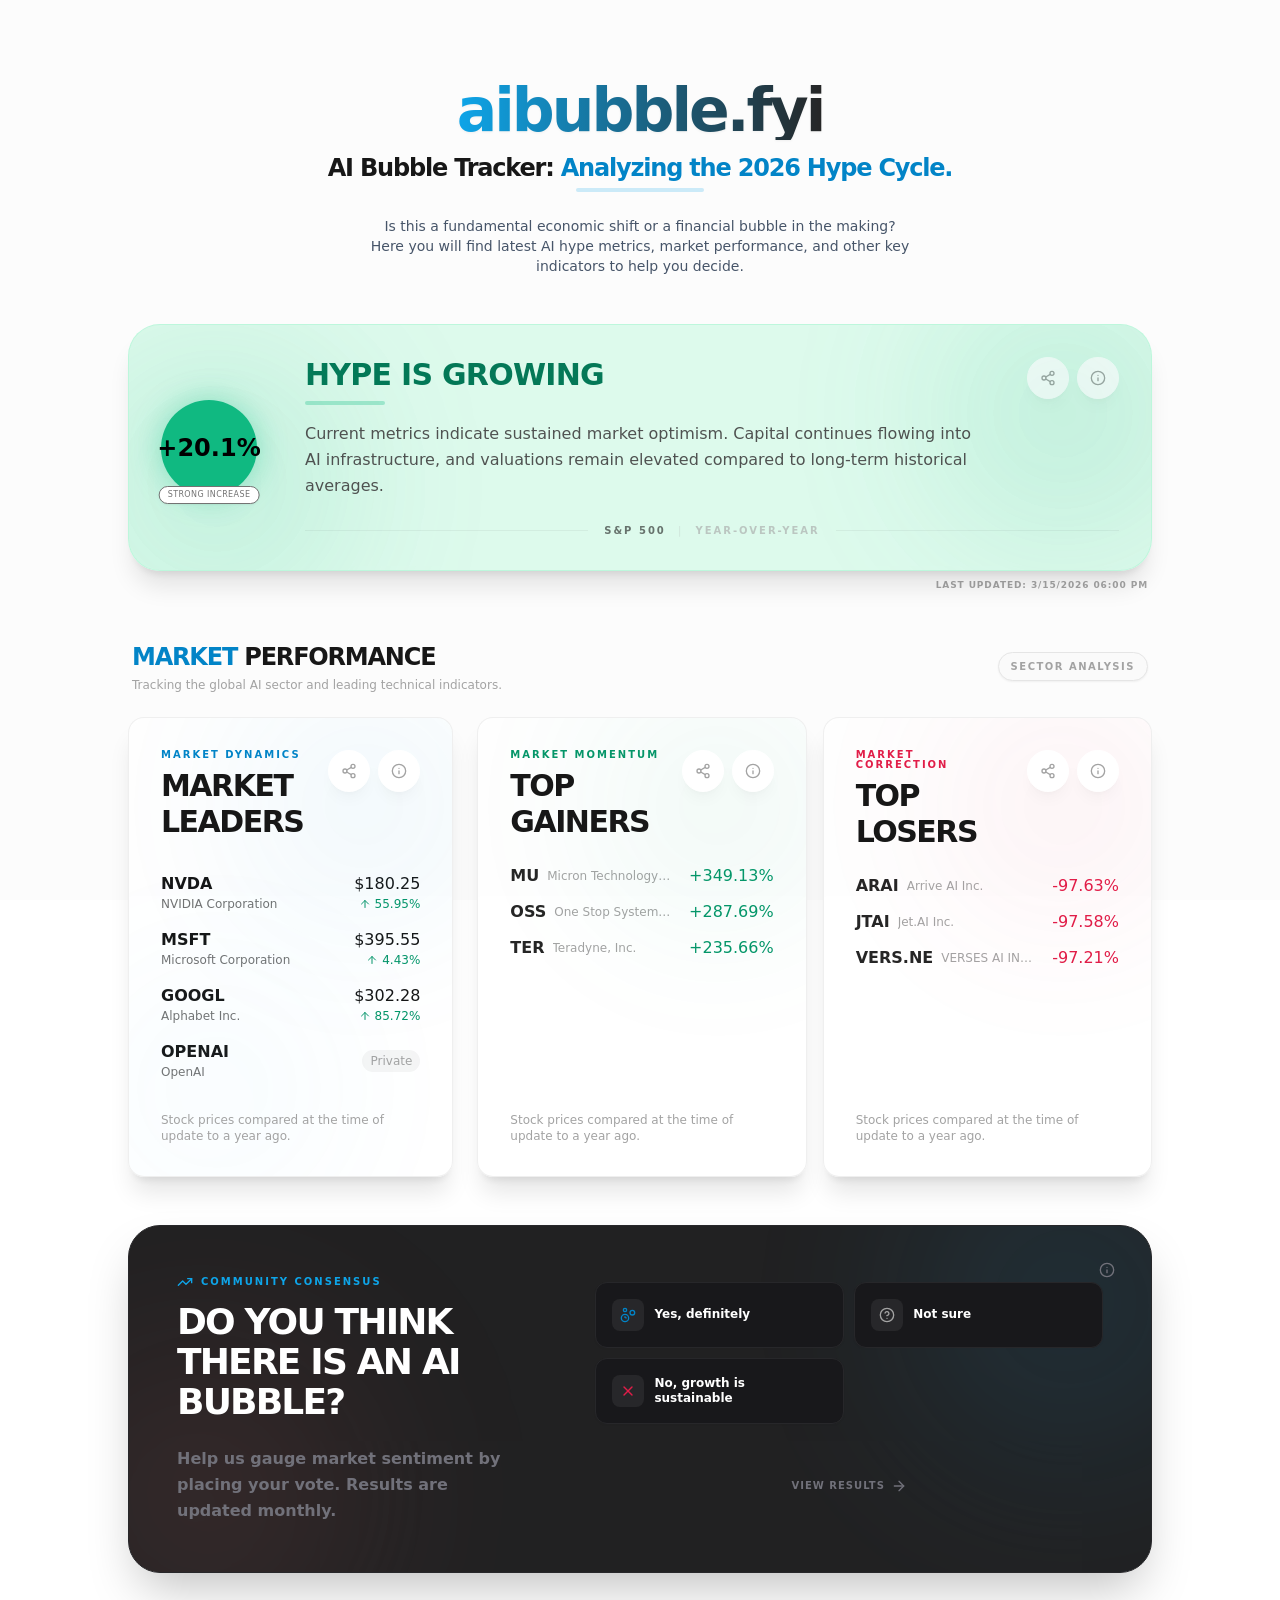
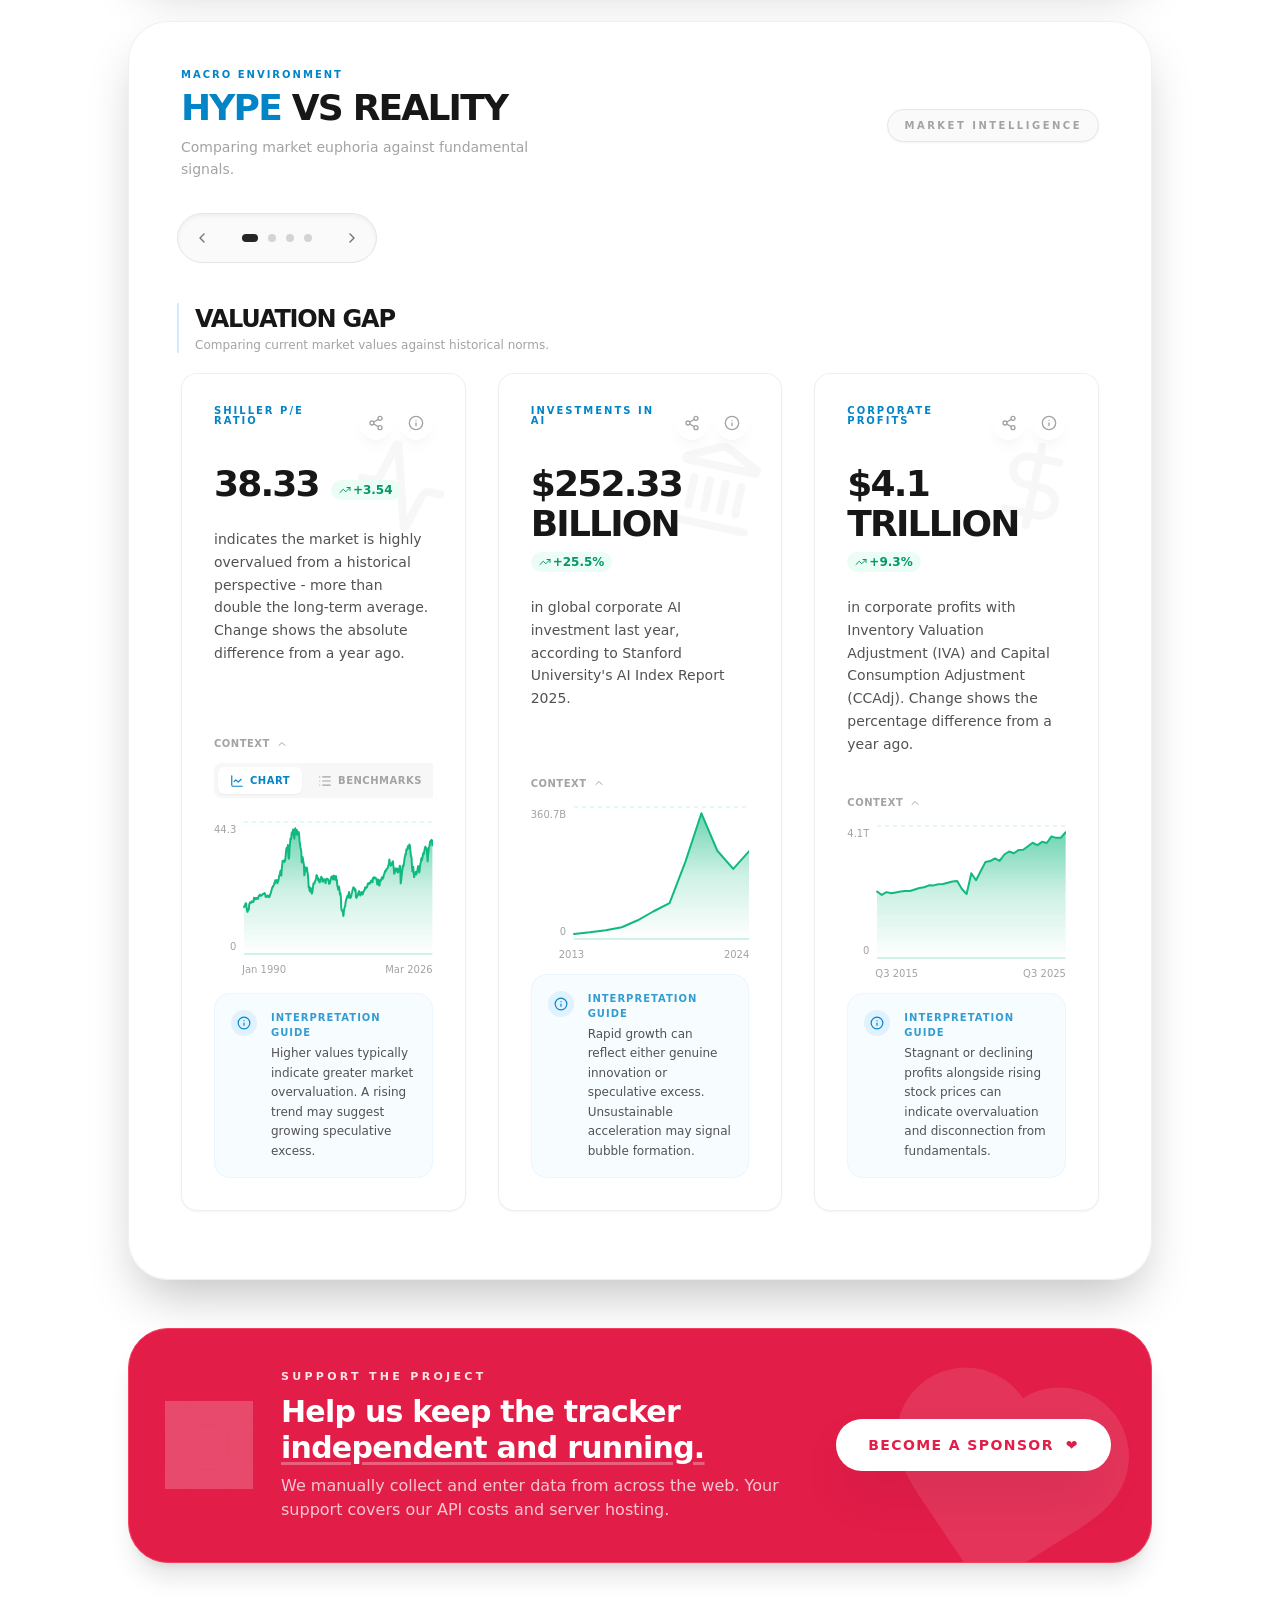
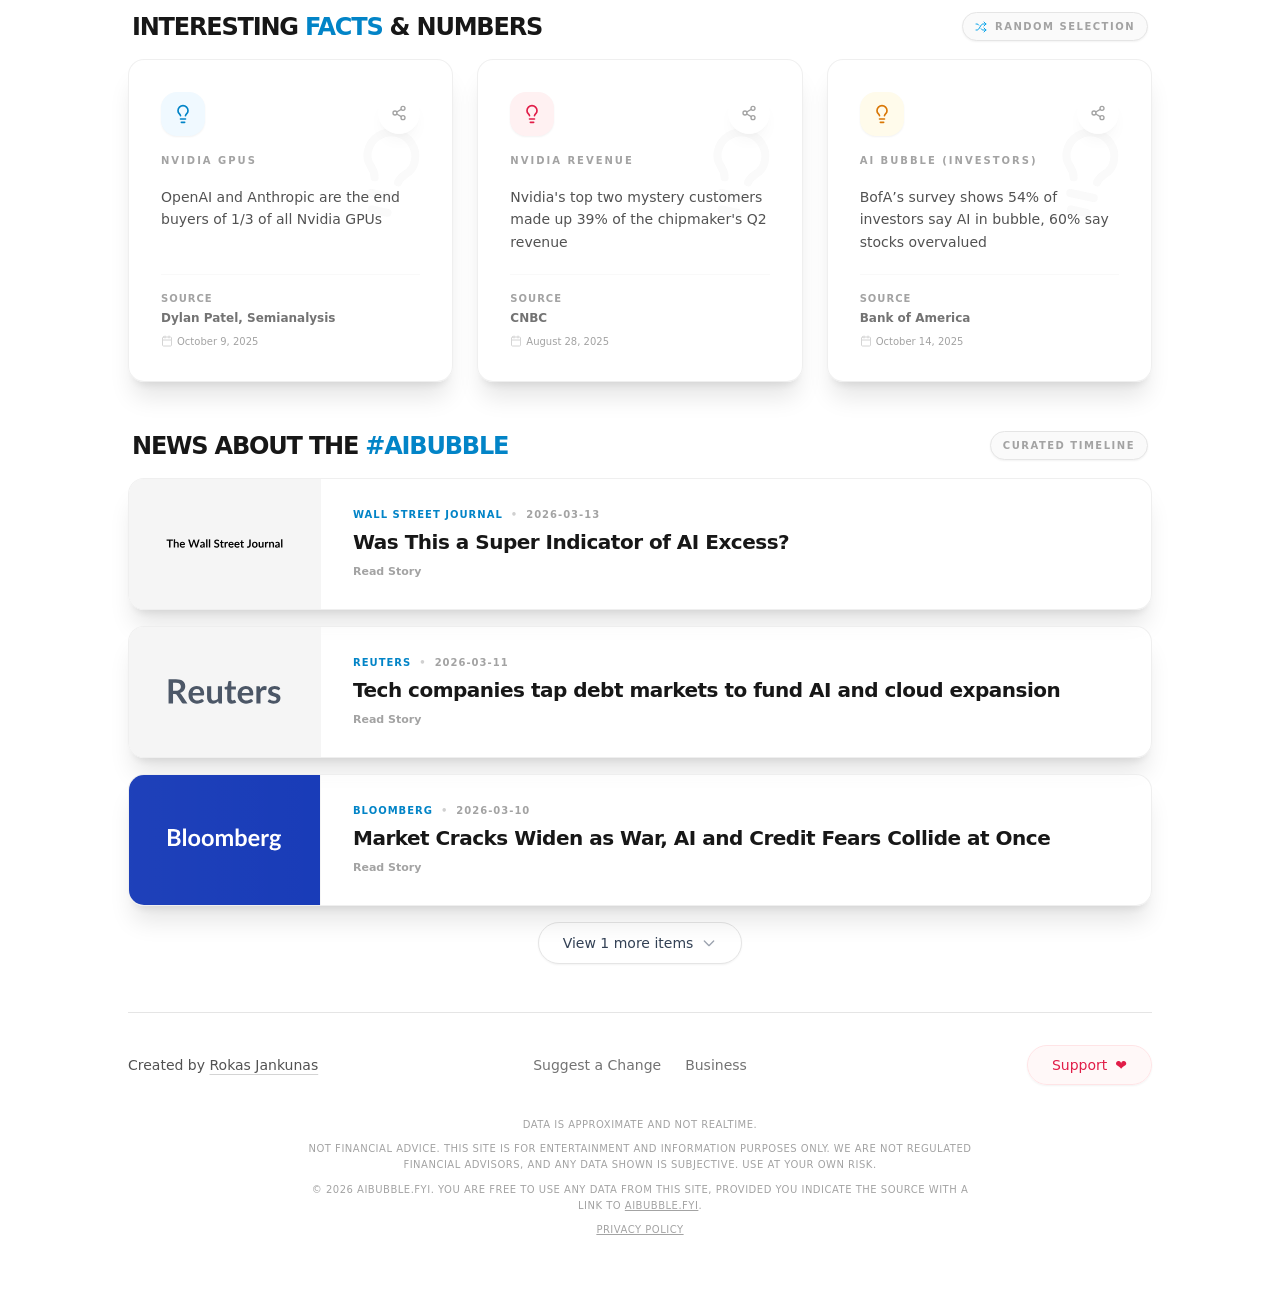
==== commit b9ee4283: "Deploy poll visual fixes" ====
--- a/index.html
+++ b/index.html
@@ -12,8 +12,8 @@
   <!-- <script async src="https://pagead2.googlesyndication.com/pagead/js/adsbygoogle.js?client=ca-pub-3949128257213977" -->
   <!-- crossorigin="anonymous"></script> -->
   <script src="https://challenges.cloudflare.com/turnstile/v0/api.js" async defer></script>
-  <script type="module" crossorigin src="/assets/index-CBc2S4Yu.js"></script>
-  <link rel="stylesheet" crossorigin href="/assets/index-BY6fzpIp.css">
+  <script type="module" crossorigin src="/assets/index-BMhBtSTy.js"></script>
+  <link rel="stylesheet" crossorigin href="/assets/index-qhiJ0faz.css">
 </head>
 
 <body>
--- a/assets/index-qhiJ0faz.css
+++ b/assets/index-qhiJ0faz.css
@@ -0,0 +1 @@
+*,:before,:after{--tw-border-spacing-x: 0;--tw-border-spacing-y: 0;--tw-translate-x: 0;--tw-translate-y: 0;--tw-rotate: 0;--tw-skew-x: 0;--tw-skew-y: 0;--tw-scale-x: 1;--tw-scale-y: 1;--tw-pan-x: ;--tw-pan-y: ;--tw-pinch-zoom: ;--tw-scroll-snap-strictness: proximity;--tw-gradient-from-position: ;--tw-gradient-via-position: ;--tw-gradient-to-position: ;--tw-ordinal: ;--tw-slashed-zero: ;--tw-numeric-figure: ;--tw-numeric-spacing: ;--tw-numeric-fraction: ;--tw-ring-inset: ;--tw-ring-offset-width: 0px;--tw-ring-offset-color: #fff;--tw-ring-color: rgb(59 130 246 / .5);--tw-ring-offset-shadow: 0 0 #0000;--tw-ring-shadow: 0 0 #0000;--tw-shadow: 0 0 #0000;--tw-shadow-colored: 0 0 #0000;--tw-blur: ;--tw-brightness: ;--tw-contrast: ;--tw-grayscale: ;--tw-hue-rotate: ;--tw-invert: ;--tw-saturate: ;--tw-sepia: ;--tw-drop-shadow: ;--tw-backdrop-blur: ;--tw-backdrop-brightness: ;--tw-backdrop-contrast: ;--tw-backdrop-grayscale: ;--tw-backdrop-hue-rotate: ;--tw-backdrop-invert: ;--tw-backdrop-opacity: ;--tw-backdrop-saturate: ;--tw-backdrop-sepia: ;--tw-contain-size: ;--tw-contain-layout: ;--tw-contain-paint: ;--tw-contain-style: }::backdrop{--tw-border-spacing-x: 0;--tw-border-spacing-y: 0;--tw-translate-x: 0;--tw-translate-y: 0;--tw-rotate: 0;--tw-skew-x: 0;--tw-skew-y: 0;--tw-scale-x: 1;--tw-scale-y: 1;--tw-pan-x: ;--tw-pan-y: ;--tw-pinch-zoom: ;--tw-scroll-snap-strictness: proximity;--tw-gradient-from-position: ;--tw-gradient-via-position: ;--tw-gradient-to-position: ;--tw-ordinal: ;--tw-slashed-zero: ;--tw-numeric-figure: ;--tw-numeric-spacing: ;--tw-numeric-fraction: ;--tw-ring-inset: ;--tw-ring-offset-width: 0px;--tw-ring-offset-color: #fff;--tw-ring-color: rgb(59 130 246 / .5);--tw-ring-offset-shadow: 0 0 #0000;--tw-ring-shadow: 0 0 #0000;--tw-shadow: 0 0 #0000;--tw-shadow-colored: 0 0 #0000;--tw-blur: ;--tw-brightness: ;--tw-contrast: ;--tw-grayscale: ;--tw-hue-rotate: ;--tw-invert: ;--tw-saturate: ;--tw-sepia: ;--tw-drop-shadow: ;--tw-backdrop-blur: ;--tw-backdrop-brightness: ;--tw-backdrop-contrast: ;--tw-backdrop-grayscale: ;--tw-backdrop-hue-rotate: ;--tw-backdrop-invert: ;--tw-backdrop-opacity: ;--tw-backdrop-saturate: ;--tw-backdrop-sepia: ;--tw-contain-size: ;--tw-contain-layout: ;--tw-contain-paint: ;--tw-contain-style: }*,:before,:after{box-sizing:border-box;border-width:0;border-style:solid;border-color:#e5e7eb}:before,:after{--tw-content: ""}html,:host{line-height:1.5;-webkit-text-size-adjust:100%;-moz-tab-size:4;-o-tab-size:4;tab-size:4;font-family:ui-sans-serif,system-ui,sans-serif,"Apple Color Emoji","Segoe UI Emoji",Segoe UI Symbol,"Noto Color Emoji";font-feature-settings:normal;font-variation-settings:normal;-webkit-tap-highlight-color:transparent}body{margin:0;line-height:inherit}hr{height:0;color:inherit;border-top-width:1px}abbr:where([title]){-webkit-text-decoration:underline dotted;text-decoration:underline dotted}h1,h2,h3,h4,h5,h6{font-size:inherit;font-weight:inherit}a{color:inherit;text-decoration:inherit}b,strong{font-weight:bolder}code,kbd,samp,pre{font-family:ui-monospace,SFMono-Regular,Menlo,Monaco,Consolas,Liberation Mono,Courier New,monospace;font-feature-settings:normal;font-variation-settings:normal;font-size:1em}small{font-size:80%}sub,sup{font-size:75%;line-height:0;position:relative;vertical-align:baseline}sub{bottom:-.25em}sup{top:-.5em}table{text-indent:0;border-color:inherit;border-collapse:collapse}button,input,optgroup,select,textarea{font-family:inherit;font-feature-settings:inherit;font-variation-settings:inherit;font-size:100%;font-weight:inherit;line-height:inherit;letter-spacing:inherit;color:inherit;margin:0;padding:0}button,select{text-transform:none}button,input:where([type=button]),input:where([type=reset]),input:where([type=submit]){-webkit-appearance:button;background-color:transparent;background-image:none}:-moz-focusring{outline:auto}:-moz-ui-invalid{box-shadow:none}progress{vertical-align:baseline}::-webkit-inner-spin-button,::-webkit-outer-spin-button{height:auto}[type=search]{-webkit-appearance:textfield;outline-offset:-2px}::-webkit-search-decoration{-webkit-appearance:none}::-webkit-file-upload-button{-webkit-appearance:button;font:inherit}summary{display:list-item}blockquote,dl,dd,h1,h2,h3,h4,h5,h6,hr,figure,p,pre{margin:0}fieldset{margin:0;padding:0}legend{padding:0}ol,ul,menu{list-style:none;margin:0;padding:0}dialog{padding:0}textarea{resize:vertical}input::-moz-placeholder,textarea::-moz-placeholder{opacity:1;color:#9ca3af}input::placeholder,textarea::placeholder{opacity:1;color:#9ca3af}button,[role=button]{cursor:pointer}:disabled{cursor:default}img,svg,video,canvas,audio,iframe,embed,object{display:block;vertical-align:middle}img,video{max-width:100%;height:auto}[hidden]:where(:not([hidden=until-found])){display:none}:root{--background: 0 0% 100%;--foreground: 222.2 84% 4.9%;--card: 0 0% 100%;--card-foreground: 222.2 84% 4.9%;--popover: 0 0% 100%;--popover-foreground: 222.2 84% 4.9%;--primary: 222.2 47.4% 11.2%;--primary-foreground: 210 40% 98%;--secondary: 210 40% 96.1%;--secondary-foreground: 222.2 47.4% 11.2%;--muted: 210 40% 96.1%;--muted-foreground: 215.4 16.3% 46.9%;--accent: 210 40% 96.1%;--accent-foreground: 222.2 47.4% 11.2%;--destructive: 0 84.2% 60.2%;--destructive-foreground: 210 40% 98%;--border: 214.3 31.8% 91.4%;--input: 214.3 31.8% 91.4%;--ring: 222.2 84% 4.9%;--radius: .5rem}.dark{--background: 222.2 84% 4.9%;--foreground: 210 40% 98%;--card: 222.2 84% 4.9%;--card-foreground: 210 40% 98%;--popover: 222.2 84% 4.9%;--popover-foreground: 210 40% 98%;--primary: 210 40% 98%;--primary-foreground: 222.2 47.4% 11.2%;--secondary: 217.2 32.6% 17.5%;--secondary-foreground: 210 40% 98%;--muted: 217.2 32.6% 17.5%;--muted-foreground: 215 20.2% 65.1%;--accent: 217.2 32.6% 17.5%;--accent-foreground: 210 40% 98%;--destructive: 0 62.8% 30.6%;--destructive-foreground: 210 40% 98%;--border: 217.2 32.6% 17.5%;--input: 217.2 32.6% 17.5%;--ring: 212.7 26.8% 83.9%}*{border-color:var(--border)}body{background-color:var(--background);color:var(--foreground)}.container{width:100%;margin-right:auto;margin-left:auto;padding-right:2rem;padding-left:2rem}@media(min-width:1400px){.container{max-width:1400px}}.sr-only{position:absolute;width:1px;height:1px;padding:0;margin:-1px;overflow:hidden;clip:rect(0,0,0,0);white-space:nowrap;border-width:0}.pointer-events-none{pointer-events:none}.pointer-events-auto{pointer-events:auto}.fixed{position:fixed}.absolute{position:absolute}.relative{position:relative}.inset-0{inset:0}.-bottom-10{bottom:-2.5rem}.-bottom-12{bottom:-3rem}.-bottom-2{bottom:-.5rem}.-bottom-20{bottom:-5rem}.-left-10{left:-2.5rem}.-left-12{left:-3rem}.-left-20{left:-5rem}.-right-10{right:-2.5rem}.-right-12{right:-3rem}.-right-20{right:-5rem}.-top-10{top:-2.5rem}.-top-12{top:-3rem}.-top-20{top:-5rem}.bottom-0{bottom:0}.left-0{left:0}.left-1\/2{left:50%}.left-2{left:.5rem}.left-\[15\%\]{left:15%}.right-0{right:0}.right-6{right:1.5rem}.top-0{top:0}.top-1\/2{top:50%}.top-12{top:3rem}.top-6{top:1.5rem}.top-\[15\%\]{top:15%}.z-10{z-index:10}.z-20{z-index:20}.z-30{z-index:30}.z-50{z-index:50}.z-\[-20\]{z-index:-20}.z-\[100\]{z-index:100}.m-0{margin:0}.m-1{margin:.25rem}.-mx-1{margin-left:-.25rem;margin-right:-.25rem}.mx-3{margin-left:.75rem;margin-right:.75rem}.mx-auto{margin-left:auto;margin-right:auto}.my-1{margin-top:.25rem;margin-bottom:.25rem}.-ml-4{margin-left:-1rem}.-mt-4{margin-top:-1rem}.mb-0\.5{margin-bottom:.125rem}.mb-1{margin-bottom:.25rem}.mb-1\.5{margin-bottom:.375rem}.mb-10{margin-bottom:2.5rem}.mb-12{margin-bottom:3rem}.mb-2{margin-bottom:.5rem}.mb-4{margin-bottom:1rem}.mb-6{margin-bottom:1.5rem}.mb-8{margin-bottom:2rem}.ml-2{margin-left:.5rem}.ml-auto{margin-left:auto}.mr-2{margin-right:.5rem}.mt-1{margin-top:.25rem}.mt-12{margin-top:3rem}.mt-2{margin-top:.5rem}.mt-3{margin-top:.75rem}.mt-4{margin-top:1rem}.mt-8{margin-top:2rem}.mt-auto{margin-top:auto}.block{display:block}.inline-block{display:inline-block}.flex{display:flex}.inline-flex{display:inline-flex}.grid{display:grid}.hidden{display:none}.h-0{height:0px}.h-1{height:.25rem}.h-1\.5{height:.375rem}.h-10{height:2.5rem}.h-11{height:2.75rem}.h-12{height:3rem}.h-16{height:4rem}.h-2{height:.5rem}.h-2\.5{height:.625rem}.h-20{height:5rem}.h-24{height:6rem}.h-3{height:.75rem}.h-3\.5{height:.875rem}.h-4{height:1rem}.h-5{height:1.25rem}.h-6{height:1.5rem}.h-64{height:16rem}.h-8{height:2rem}.h-80{height:20rem}.h-9{height:2.25rem}.h-\[110px\]{height:110px}.h-\[140px\]{height:140px}.h-\[25\%\]{height:25%}.h-auto{height:auto}.h-full{height:100%}.h-px{height:1px}.max-h-\[80vh\]{max-height:80vh}.min-h-\[140px\]{min-height:140px}.min-h-\[160px\]{min-height:160px}.min-h-\[180px\]{min-height:180px}.min-h-\[200px\]{min-height:200px}.min-h-\[60px\]{min-height:60px}.min-h-\[80px\]{min-height:80px}.min-h-screen{min-height:100vh}.w-0{width:0px}.w-0\.5{width:.125rem}.w-10{width:2.5rem}.w-16{width:4rem}.w-2{width:.5rem}.w-2\.5{width:.625rem}.w-20{width:5rem}.w-24{width:6rem}.w-28{width:7rem}.w-3{width:.75rem}.w-3\.5{width:.875rem}.w-32{width:8rem}.w-4{width:1rem}.w-48{width:12rem}.w-5{width:1.25rem}.w-64{width:16rem}.w-8{width:2rem}.w-80{width:20rem}.w-\[25\%\]{width:25%}.w-fit{width:-moz-fit-content;width:fit-content}.w-full{width:100%}.min-w-0{min-width:0px}.min-w-\[10rem\]{min-width:10rem}.min-w-\[28px\]{min-width:28px}.min-w-\[8rem\]{min-width:8rem}.max-w-2xl{max-width:42rem}.max-w-3xl{max-width:48rem}.max-w-4xl{max-width:56rem}.max-w-5xl{max-width:64rem}.max-w-\[90px\]{max-width:90px}.max-w-md{max-width:28rem}.max-w-none{max-width:none}.max-w-sm{max-width:24rem}.max-w-xl{max-width:36rem}.flex-1{flex:1 1 0%}.flex-\[1\.5\]{flex:1.5}.flex-shrink-0,.shrink-0{flex-shrink:0}.grow-0{flex-grow:0}.basis-full{flex-basis:100%}.origin-center{transform-origin:center}.-translate-x-1\/2{--tw-translate-x: -50%;transform:translate(var(--tw-translate-x),var(--tw-translate-y)) rotate(var(--tw-rotate)) skew(var(--tw-skew-x)) skewY(var(--tw-skew-y)) scaleX(var(--tw-scale-x)) scaleY(var(--tw-scale-y))}.-translate-x-2{--tw-translate-x: -.5rem;transform:translate(var(--tw-translate-x),var(--tw-translate-y)) rotate(var(--tw-rotate)) skew(var(--tw-skew-x)) skewY(var(--tw-skew-y)) scaleX(var(--tw-scale-x)) scaleY(var(--tw-scale-y))}.-translate-x-4{--tw-translate-x: -1rem;transform:translate(var(--tw-translate-x),var(--tw-translate-y)) rotate(var(--tw-rotate)) skew(var(--tw-skew-x)) skewY(var(--tw-skew-y)) scaleX(var(--tw-scale-x)) scaleY(var(--tw-scale-y))}.-translate-x-full{--tw-translate-x: -100%;transform:translate(var(--tw-translate-x),var(--tw-translate-y)) rotate(var(--tw-rotate)) skew(var(--tw-skew-x)) skewY(var(--tw-skew-y)) scaleX(var(--tw-scale-x)) scaleY(var(--tw-scale-y))}.-translate-x-px{--tw-translate-x: -1px;transform:translate(var(--tw-translate-x),var(--tw-translate-y)) rotate(var(--tw-rotate)) skew(var(--tw-skew-x)) skewY(var(--tw-skew-y)) scaleX(var(--tw-scale-x)) scaleY(var(--tw-scale-y))}.-translate-y-1\/2{--tw-translate-y: -50%;transform:translate(var(--tw-translate-x),var(--tw-translate-y)) rotate(var(--tw-rotate)) skew(var(--tw-skew-x)) skewY(var(--tw-skew-y)) scaleX(var(--tw-scale-x)) scaleY(var(--tw-scale-y))}.translate-x-0{--tw-translate-x: 0px;transform:translate(var(--tw-translate-x),var(--tw-translate-y)) rotate(var(--tw-rotate)) skew(var(--tw-skew-x)) skewY(var(--tw-skew-y)) scaleX(var(--tw-scale-x)) scaleY(var(--tw-scale-y))}.translate-x-4{--tw-translate-x: 1rem;transform:translate(var(--tw-translate-x),var(--tw-translate-y)) rotate(var(--tw-rotate)) skew(var(--tw-skew-x)) skewY(var(--tw-skew-y)) scaleX(var(--tw-scale-x)) scaleY(var(--tw-scale-y))}.translate-x-px{--tw-translate-x: 1px;transform:translate(var(--tw-translate-x),var(--tw-translate-y)) rotate(var(--tw-rotate)) skew(var(--tw-skew-x)) skewY(var(--tw-skew-y)) scaleX(var(--tw-scale-x)) scaleY(var(--tw-scale-y))}.-rotate-90{--tw-rotate: -90deg;transform:translate(var(--tw-translate-x),var(--tw-translate-y)) rotate(var(--tw-rotate)) skew(var(--tw-skew-x)) skewY(var(--tw-skew-y)) scaleX(var(--tw-scale-x)) scaleY(var(--tw-scale-y))}.rotate-12{--tw-rotate: 12deg;transform:translate(var(--tw-translate-x),var(--tw-translate-y)) rotate(var(--tw-rotate)) skew(var(--tw-skew-x)) skewY(var(--tw-skew-y)) scaleX(var(--tw-scale-x)) scaleY(var(--tw-scale-y))}.rotate-180{--tw-rotate: 180deg;transform:translate(var(--tw-translate-x),var(--tw-translate-y)) rotate(var(--tw-rotate)) skew(var(--tw-skew-x)) skewY(var(--tw-skew-y)) scaleX(var(--tw-scale-x)) scaleY(var(--tw-scale-y))}.rotate-90{--tw-rotate: 90deg;transform:translate(var(--tw-translate-x),var(--tw-translate-y)) rotate(var(--tw-rotate)) skew(var(--tw-skew-x)) skewY(var(--tw-skew-y)) scaleX(var(--tw-scale-x)) scaleY(var(--tw-scale-y))}.scale-110{--tw-scale-x: 1.1;--tw-scale-y: 1.1;transform:translate(var(--tw-translate-x),var(--tw-translate-y)) rotate(var(--tw-rotate)) skew(var(--tw-skew-x)) skewY(var(--tw-skew-y)) scaleX(var(--tw-scale-x)) scaleY(var(--tw-scale-y))}.transform{transform:translate(var(--tw-translate-x),var(--tw-translate-y)) rotate(var(--tw-rotate)) skew(var(--tw-skew-x)) skewY(var(--tw-skew-y)) scaleX(var(--tw-scale-x)) scaleY(var(--tw-scale-y))}@keyframes pulse{50%{opacity:.5}}.animate-pulse{animation:pulse 2s cubic-bezier(.4,0,.6,1) infinite}@keyframes spin{to{transform:rotate(360deg)}}.animate-spin{animation:spin 1s linear infinite}.cursor-crosshair{cursor:crosshair}.cursor-default{cursor:default}.cursor-pointer{cursor:pointer}.select-none{-webkit-user-select:none;-moz-user-select:none;user-select:none}.resize{resize:both}.scroll-mt-6{scroll-margin-top:1.5rem}.grid-cols-1{grid-template-columns:repeat(1,minmax(0,1fr))}.flex-row{flex-direction:row}.flex-col{flex-direction:column}.flex-wrap{flex-wrap:wrap}.items-start{align-items:flex-start}.items-end{align-items:flex-end}.items-center{align-items:center}.items-baseline{align-items:baseline}.items-stretch{align-items:stretch}.justify-end{justify-content:flex-end}.justify-center{justify-content:center}.justify-between{justify-content:space-between}.gap-0\.5{gap:.125rem}.gap-1{gap:.25rem}.gap-1\.5{gap:.375rem}.gap-10{gap:2.5rem}.gap-2{gap:.5rem}.gap-2\.5{gap:.625rem}.gap-3{gap:.75rem}.gap-3\.5{gap:.875rem}.gap-4{gap:1rem}.gap-5{gap:1.25rem}.gap-6{gap:1.5rem}.gap-8{gap:2rem}.gap-x-3{-moz-column-gap:.75rem;column-gap:.75rem}.gap-y-2{row-gap:.5rem}.space-y-0\.5>:not([hidden])~:not([hidden]){--tw-space-y-reverse: 0;margin-top:calc(.125rem * calc(1 - var(--tw-space-y-reverse)));margin-bottom:calc(.125rem * var(--tw-space-y-reverse))}.space-y-1>:not([hidden])~:not([hidden]){--tw-space-y-reverse: 0;margin-top:calc(.25rem * calc(1 - var(--tw-space-y-reverse)));margin-bottom:calc(.25rem * var(--tw-space-y-reverse))}.space-y-1\.5>:not([hidden])~:not([hidden]){--tw-space-y-reverse: 0;margin-top:calc(.375rem * calc(1 - var(--tw-space-y-reverse)));margin-bottom:calc(.375rem * var(--tw-space-y-reverse))}.space-y-12>:not([hidden])~:not([hidden]){--tw-space-y-reverse: 0;margin-top:calc(3rem * calc(1 - var(--tw-space-y-reverse)));margin-bottom:calc(3rem * var(--tw-space-y-reverse))}.space-y-2>:not([hidden])~:not([hidden]){--tw-space-y-reverse: 0;margin-top:calc(.5rem * calc(1 - var(--tw-space-y-reverse)));margin-bottom:calc(.5rem * var(--tw-space-y-reverse))}.space-y-3>:not([hidden])~:not([hidden]){--tw-space-y-reverse: 0;margin-top:calc(.75rem * calc(1 - var(--tw-space-y-reverse)));margin-bottom:calc(.75rem * var(--tw-space-y-reverse))}.space-y-4>:not([hidden])~:not([hidden]){--tw-space-y-reverse: 0;margin-top:calc(1rem * calc(1 - var(--tw-space-y-reverse)));margin-bottom:calc(1rem * var(--tw-space-y-reverse))}.space-y-6>:not([hidden])~:not([hidden]){--tw-space-y-reverse: 0;margin-top:calc(1.5rem * calc(1 - var(--tw-space-y-reverse)));margin-bottom:calc(1.5rem * var(--tw-space-y-reverse))}.space-y-7>:not([hidden])~:not([hidden]){--tw-space-y-reverse: 0;margin-top:calc(1.75rem * calc(1 - var(--tw-space-y-reverse)));margin-bottom:calc(1.75rem * var(--tw-space-y-reverse))}.space-y-8>:not([hidden])~:not([hidden]){--tw-space-y-reverse: 0;margin-top:calc(2rem * calc(1 - var(--tw-space-y-reverse)));margin-bottom:calc(2rem * var(--tw-space-y-reverse))}.self-start{align-self:flex-start}.self-end{align-self:flex-end}.overflow-auto{overflow:auto}.overflow-hidden{overflow:hidden}.overflow-visible{overflow:visible}.overflow-y-auto{overflow-y:auto}.overflow-x-hidden{overflow-x:hidden}.truncate{overflow:hidden;text-overflow:ellipsis;white-space:nowrap}.whitespace-nowrap{white-space:nowrap}.break-words{overflow-wrap:break-word}.break-all{word-break:break-all}.rounded{border-radius:.25rem}.rounded-2xl{border-radius:1rem}.rounded-3xl{border-radius:1.5rem}.rounded-\[2\.5rem\]{border-radius:2.5rem}.rounded-\[2rem\]{border-radius:2rem}.rounded-full{border-radius:9999px}.rounded-lg{border-radius:var(--radius)}.rounded-md{border-radius:calc(var(--radius) - 2px)}.rounded-sm{border-radius:calc(var(--radius) - 4px)}.rounded-xl{border-radius:.75rem}.border{border-width:1px}.border-2{border-width:2px}.border-4{border-width:4px}.border-b{border-bottom-width:1px}.border-b-\[4px\]{border-bottom-width:4px}.border-l-2{border-left-width:2px}.border-l-\[4px\]{border-left-width:4px}.border-r{border-right-width:1px}.border-r-\[4px\]{border-right-width:4px}.border-t{border-top-width:1px}.border-t-\[4px\]{border-top-width:4px}.border-dashed{border-style:dashed}.border-amber-100{--tw-border-opacity: 1;border-color:rgb(254 243 199 / var(--tw-border-opacity, 1))}.border-amber-200\/60{border-color:#fde68a99}.border-emerald-100{--tw-border-opacity: 1;border-color:rgb(209 250 229 / var(--tw-border-opacity, 1))}.border-emerald-200\/60{border-color:#a7f3d099}.border-indigo-100{--tw-border-opacity: 1;border-color:rgb(224 231 255 / var(--tw-border-opacity, 1))}.border-input{border-color:var(--input)}.border-neutral-100{--tw-border-opacity: 1;border-color:rgb(245 245 245 / var(--tw-border-opacity, 1))}.border-neutral-100\/50{border-color:#f5f5f580}.border-neutral-100\/60{border-color:#f5f5f599}.border-neutral-200{--tw-border-opacity: 1;border-color:rgb(229 229 229 / var(--tw-border-opacity, 1))}.border-neutral-200\/50{border-color:#e5e5e580}.border-neutral-200\/60{border-color:#e5e5e599}.border-rose-100{--tw-border-opacity: 1;border-color:rgb(255 228 230 / var(--tw-border-opacity, 1))}.border-rose-200\/60{border-color:#fecdd399}.border-rose-500{--tw-border-opacity: 1;border-color:rgb(244 63 94 / var(--tw-border-opacity, 1))}.border-sky-100{--tw-border-opacity: 1;border-color:rgb(224 242 254 / var(--tw-border-opacity, 1))}.border-sky-100\/50{border-color:#e0f2fe80}.border-sky-400{--tw-border-opacity: 1;border-color:rgb(56 189 248 / var(--tw-border-opacity, 1))}.border-sky-500\/20{border-color:#0ea5e933}.border-sky-500\/30{border-color:#0ea5e94d}.border-transparent{border-color:transparent}.border-white{--tw-border-opacity: 1;border-color:rgb(255 255 255 / var(--tw-border-opacity, 1))}.border-white\/30{border-color:#ffffff4d}.border-white\/5{border-color:#ffffff0d}.border-zinc-800{--tw-border-opacity: 1;border-color:rgb(39 39 42 / var(--tw-border-opacity, 1))}.border-b-neutral-900{--tw-border-opacity: 1;border-bottom-color:rgb(23 23 23 / var(--tw-border-opacity, 1))}.border-l-transparent{border-left-color:transparent}.border-r-transparent{border-right-color:transparent}.border-t-neutral-900{--tw-border-opacity: 1;border-top-color:rgb(23 23 23 / var(--tw-border-opacity, 1))}.border-t-sky-600{--tw-border-opacity: 1;border-top-color:rgb(2 132 199 / var(--tw-border-opacity, 1))}.bg-amber-100\/70{background-color:#fef3c7b3}.bg-amber-50{--tw-bg-opacity: 1;background-color:rgb(255 251 235 / var(--tw-bg-opacity, 1))}.bg-amber-500{--tw-bg-opacity: 1;background-color:rgb(245 158 11 / var(--tw-bg-opacity, 1))}.bg-background{background-color:var(--background)}.bg-black\/40{background-color:#0006}.bg-black\/5{background-color:#0000000d}.bg-blue-400\/5{background-color:#60a5fa0d}.bg-card{background-color:var(--card)}.bg-destructive{background-color:var(--destructive)}.bg-emerald-100{--tw-bg-opacity: 1;background-color:rgb(209 250 229 / var(--tw-bg-opacity, 1))}.bg-emerald-100\/70{background-color:#d1fae5b3}.bg-emerald-50{--tw-bg-opacity: 1;background-color:rgb(236 253 245 / var(--tw-bg-opacity, 1))}.bg-emerald-50\/80{background-color:#ecfdf5cc}.bg-emerald-500{--tw-bg-opacity: 1;background-color:rgb(16 185 129 / var(--tw-bg-opacity, 1))}.bg-emerald-600{--tw-bg-opacity: 1;background-color:rgb(5 150 105 / var(--tw-bg-opacity, 1))}.bg-indigo-100{--tw-bg-opacity: 1;background-color:rgb(224 231 255 / var(--tw-bg-opacity, 1))}.bg-indigo-600{--tw-bg-opacity: 1;background-color:rgb(79 70 229 / var(--tw-bg-opacity, 1))}.bg-neutral-100{--tw-bg-opacity: 1;background-color:rgb(245 245 245 / var(--tw-bg-opacity, 1))}.bg-neutral-100\/80{background-color:#f5f5f5cc}.bg-neutral-300{--tw-bg-opacity: 1;background-color:rgb(212 212 212 / var(--tw-bg-opacity, 1))}.bg-neutral-400{--tw-bg-opacity: 1;background-color:rgb(163 163 163 / var(--tw-bg-opacity, 1))}.bg-neutral-50{--tw-bg-opacity: 1;background-color:rgb(250 250 250 / var(--tw-bg-opacity, 1))}.bg-neutral-50\/50{background-color:#fafafa80}.bg-neutral-500{--tw-bg-opacity: 1;background-color:rgb(115 115 115 / var(--tw-bg-opacity, 1))}.bg-neutral-800{--tw-bg-opacity: 1;background-color:rgb(38 38 38 / var(--tw-bg-opacity, 1))}.bg-neutral-900{--tw-bg-opacity: 1;background-color:rgb(23 23 23 / var(--tw-bg-opacity, 1))}.bg-primary{background-color:var(--primary)}.bg-rose-100\/70{background-color:#ffe4e6b3}.bg-rose-50{--tw-bg-opacity: 1;background-color:rgb(255 241 242 / var(--tw-bg-opacity, 1))}.bg-rose-50\/50{background-color:#fff1f280}.bg-rose-50\/80{background-color:#fff1f2cc}.bg-rose-500{--tw-bg-opacity: 1;background-color:rgb(244 63 94 / var(--tw-bg-opacity, 1))}.bg-rose-500\/10{background-color:#f43f5e1a}.bg-rose-600{--tw-bg-opacity: 1;background-color:rgb(225 29 72 / var(--tw-bg-opacity, 1))}.bg-secondary{background-color:var(--secondary)}.bg-sky-100{--tw-bg-opacity: 1;background-color:rgb(224 242 254 / var(--tw-bg-opacity, 1))}.bg-sky-50{--tw-bg-opacity: 1;background-color:rgb(240 249 255 / var(--tw-bg-opacity, 1))}.bg-sky-50\/50{background-color:#f0f9ff80}.bg-sky-50\/80{background-color:#f0f9ffcc}.bg-sky-500{--tw-bg-opacity: 1;background-color:rgb(14 165 233 / var(--tw-bg-opacity, 1))}.bg-sky-500\/20{background-color:#0ea5e933}.bg-sky-600{--tw-bg-opacity: 1;background-color:rgb(2 132 199 / var(--tw-bg-opacity, 1))}.bg-transparent{background-color:transparent}.bg-white{--tw-bg-opacity: 1;background-color:rgb(255 255 255 / var(--tw-bg-opacity, 1))}.bg-white\/20{background-color:#fff3}.bg-white\/40{background-color:#fff6}.bg-white\/50{background-color:#ffffff80}.bg-white\/70{background-color:#ffffffb3}.bg-white\/80{background-color:#fffc}.bg-white\/90{background-color:#ffffffe6}.bg-zinc-700{--tw-bg-opacity: 1;background-color:rgb(63 63 70 / var(--tw-bg-opacity, 1))}.bg-zinc-800{--tw-bg-opacity: 1;background-color:rgb(39 39 42 / var(--tw-bg-opacity, 1))}.bg-zinc-900{--tw-bg-opacity: 1;background-color:rgb(24 24 27 / var(--tw-bg-opacity, 1))}.bg-zinc-950{--tw-bg-opacity: 1;background-color:rgb(9 9 11 / var(--tw-bg-opacity, 1))}.bg-zinc-950\/90{background-color:#09090be6}.bg-gradient-to-br{background-image:linear-gradient(to bottom right,var(--tw-gradient-stops))}.bg-gradient-to-r{background-image:linear-gradient(to right,var(--tw-gradient-stops))}.bg-gradient-to-tr{background-image:linear-gradient(to top right,var(--tw-gradient-stops))}.from-amber-400\/30{--tw-gradient-from: rgb(251 191 36 / .3) var(--tw-gradient-from-position);--tw-gradient-to: rgb(251 191 36 / 0) var(--tw-gradient-to-position);--tw-gradient-stops: var(--tw-gradient-from), var(--tw-gradient-to)}.from-emerald-400\/30{--tw-gradient-from: rgb(52 211 153 / .3) var(--tw-gradient-from-position);--tw-gradient-to: rgb(52 211 153 / 0) var(--tw-gradient-to-position);--tw-gradient-stops: var(--tw-gradient-from), var(--tw-gradient-to)}.from-indigo-50{--tw-gradient-from: #eef2ff var(--tw-gradient-from-position);--tw-gradient-to: rgb(238 242 255 / 0) var(--tw-gradient-to-position);--tw-gradient-stops: var(--tw-gradient-from), var(--tw-gradient-to)}.from-red-300\/20{--tw-gradient-from: rgb(252 165 165 / .2) var(--tw-gradient-from-position);--tw-gradient-to: rgb(252 165 165 / 0) var(--tw-gradient-to-position);--tw-gradient-stops: var(--tw-gradient-from), var(--tw-gradient-to)}.from-rose-400\/30{--tw-gradient-from: rgb(251 113 133 / .3) var(--tw-gradient-from-position);--tw-gradient-to: rgb(251 113 133 / 0) var(--tw-gradient-to-position);--tw-gradient-stops: var(--tw-gradient-from), var(--tw-gradient-to)}.from-sky-300\/20{--tw-gradient-from: rgb(125 211 252 / .2) var(--tw-gradient-from-position);--tw-gradient-to: rgb(125 211 252 / 0) var(--tw-gradient-to-position);--tw-gradient-stops: var(--tw-gradient-from), var(--tw-gradient-to)}.from-sky-400\/30{--tw-gradient-from: rgb(56 189 248 / .3) var(--tw-gradient-from-position);--tw-gradient-to: rgb(56 189 248 / 0) var(--tw-gradient-to-position);--tw-gradient-stops: var(--tw-gradient-from), var(--tw-gradient-to)}.from-sky-400\/40{--tw-gradient-from: rgb(56 189 248 / .4) var(--tw-gradient-from-position);--tw-gradient-to: rgb(56 189 248 / 0) var(--tw-gradient-to-position);--tw-gradient-stops: var(--tw-gradient-from), var(--tw-gradient-to)}.from-transparent{--tw-gradient-from: transparent var(--tw-gradient-from-position);--tw-gradient-to: rgb(0 0 0 / 0) var(--tw-gradient-to-position);--tw-gradient-stops: var(--tw-gradient-from), var(--tw-gradient-to)}.via-white\/5{--tw-gradient-to: rgb(255 255 255 / 0) var(--tw-gradient-to-position);--tw-gradient-stops: var(--tw-gradient-from), rgb(255 255 255 / .05) var(--tw-gradient-via-position), var(--tw-gradient-to)}.to-amber-600\/30{--tw-gradient-to: rgb(217 119 6 / .3) var(--tw-gradient-to-position)}.to-emerald-600\/30{--tw-gradient-to: rgb(5 150 105 / .3) var(--tw-gradient-to-position)}.to-purple-50{--tw-gradient-to: #faf5ff var(--tw-gradient-to-position)}.to-red-500\/20{--tw-gradient-to: rgb(239 68 68 / .2) var(--tw-gradient-to-position)}.to-rose-600\/30{--tw-gradient-to: rgb(225 29 72 / .3) var(--tw-gradient-to-position)}.to-sky-500\/20{--tw-gradient-to: rgb(14 165 233 / .2) var(--tw-gradient-to-position)}.to-sky-600\/30{--tw-gradient-to: rgb(2 132 199 / .3) var(--tw-gradient-to-position)}.to-sky-600\/40{--tw-gradient-to: rgb(2 132 199 / .4) var(--tw-gradient-to-position)}.to-transparent{--tw-gradient-to: transparent var(--tw-gradient-to-position)}.fill-current{fill:currentColor}.fill-white{fill:#fff}.stroke-amber-500{stroke:#f59e0b}.stroke-emerald-500{stroke:#10b981}.stroke-rose-500{stroke:#f43f5e}.object-cover{-o-object-fit:cover;object-fit:cover}.p-1{padding:.25rem}.p-1\.5{padding:.375rem}.p-10{padding:2.5rem}.p-2{padding:.5rem}.p-3{padding:.75rem}.p-4{padding:1rem}.p-5{padding:1.25rem}.p-6{padding:1.5rem}.p-8{padding:2rem}.px-0{padding-left:0;padding-right:0}.px-1{padding-left:.25rem;padding-right:.25rem}.px-1\.5{padding-left:.375rem;padding-right:.375rem}.px-2{padding-left:.5rem;padding-right:.5rem}.px-2\.5{padding-left:.625rem;padding-right:.625rem}.px-3{padding-left:.75rem;padding-right:.75rem}.px-4{padding-left:1rem;padding-right:1rem}.px-5{padding-left:1.25rem;padding-right:1.25rem}.px-6{padding-left:1.5rem;padding-right:1.5rem}.px-8{padding-left:2rem;padding-right:2rem}.py-0\.5{padding-top:.125rem;padding-bottom:.125rem}.py-1{padding-top:.25rem;padding-bottom:.25rem}.py-1\.5{padding-top:.375rem;padding-bottom:.375rem}.py-2{padding-top:.5rem;padding-bottom:.5rem}.py-2\.5{padding-top:.625rem;padding-bottom:.625rem}.py-4{padding-top:1rem;padding-bottom:1rem}.py-6{padding-top:1.5rem;padding-bottom:1.5rem}.py-8{padding-top:2rem;padding-bottom:2rem}.pb-12{padding-bottom:3rem}.pb-4{padding-bottom:1rem}.pb-6{padding-bottom:1.5rem}.pb-8{padding-bottom:2rem}.pl-0{padding-left:0}.pl-4{padding-left:1rem}.pl-8{padding-left:2rem}.pr-2{padding-right:.5rem}.pr-8{padding-right:2rem}.pt-0{padding-top:0}.pt-1{padding-top:.25rem}.pt-10{padding-top:2.5rem}.pt-2{padding-top:.5rem}.pt-4{padding-top:1rem}.pt-6{padding-top:1.5rem}.text-left{text-align:left}.text-center{text-align:center}.text-right{text-align:right}.font-sans{font-family:ui-sans-serif,system-ui,sans-serif,"Apple Color Emoji","Segoe UI Emoji",Segoe UI Symbol,"Noto Color Emoji"}.text-2xl{font-size:1.5rem;line-height:2rem}.text-3xl{font-size:1.875rem;line-height:2.25rem}.text-6xl{font-size:3.75rem;line-height:1}.text-\[10px\]{font-size:10px}.text-\[11px\]{font-size:11px}.text-\[7px\]{font-size:7px}.text-\[8px\]{font-size:8px}.text-\[9px\]{font-size:9px}.text-base{font-size:1rem;line-height:1.5rem}.text-lg{font-size:1.125rem;line-height:1.75rem}.text-sm{font-size:.875rem;line-height:1.25rem}.text-xl{font-size:1.25rem;line-height:1.75rem}.text-xs{font-size:.75rem;line-height:1rem}.font-black{font-weight:900}.font-bold{font-weight:700}.font-extrabold{font-weight:800}.font-medium{font-weight:500}.font-normal{font-weight:400}.font-semibold{font-weight:600}.uppercase{text-transform:uppercase}.normal-case{text-transform:none}.leading-none{line-height:1}.leading-relaxed{line-height:1.625}.leading-tight{line-height:1.25}.tracking-\[0\.15em\]{letter-spacing:.15em}.tracking-\[0\.25em\]{letter-spacing:.25em}.tracking-\[0\.2em\]{letter-spacing:.2em}.tracking-\[0\.3em\]{letter-spacing:.3em}.tracking-normal{letter-spacing:0em}.tracking-tight{letter-spacing:-.025em}.tracking-tighter{letter-spacing:-.05em}.tracking-wide{letter-spacing:.025em}.tracking-wider{letter-spacing:.05em}.tracking-widest{letter-spacing:.1em}.text-amber-600{--tw-text-opacity: 1;color:rgb(217 119 6 / var(--tw-text-opacity, 1))}.text-amber-700{--tw-text-opacity: 1;color:rgb(180 83 9 / var(--tw-text-opacity, 1))}.text-black{--tw-text-opacity: 1;color:rgb(0 0 0 / var(--tw-text-opacity, 1))}.text-card-foreground{color:var(--card-foreground)}.text-destructive-foreground{color:var(--destructive-foreground)}.text-emerald-500{--tw-text-opacity: 1;color:rgb(16 185 129 / var(--tw-text-opacity, 1))}.text-emerald-600{--tw-text-opacity: 1;color:rgb(5 150 105 / var(--tw-text-opacity, 1))}.text-emerald-700{--tw-text-opacity: 1;color:rgb(4 120 87 / var(--tw-text-opacity, 1))}.text-emerald-900{--tw-text-opacity: 1;color:rgb(6 78 59 / var(--tw-text-opacity, 1))}.text-gray-400{--tw-text-opacity: 1;color:rgb(156 163 175 / var(--tw-text-opacity, 1))}.text-indigo-600{--tw-text-opacity: 1;color:rgb(79 70 229 / var(--tw-text-opacity, 1))}.text-muted-foreground{color:var(--muted-foreground)}.text-neutral-300{--tw-text-opacity: 1;color:rgb(212 212 212 / var(--tw-text-opacity, 1))}.text-neutral-400{--tw-text-opacity: 1;color:rgb(163 163 163 / var(--tw-text-opacity, 1))}.text-neutral-500{--tw-text-opacity: 1;color:rgb(115 115 115 / var(--tw-text-opacity, 1))}.text-neutral-600{--tw-text-opacity: 1;color:rgb(82 82 82 / var(--tw-text-opacity, 1))}.text-neutral-700{--tw-text-opacity: 1;color:rgb(64 64 64 / var(--tw-text-opacity, 1))}.text-neutral-800{--tw-text-opacity: 1;color:rgb(38 38 38 / var(--tw-text-opacity, 1))}.text-neutral-900{--tw-text-opacity: 1;color:rgb(23 23 23 / var(--tw-text-opacity, 1))}.text-neutral-900\/60{color:#17171799}.text-neutral-950{--tw-text-opacity: 1;color:rgb(10 10 10 / var(--tw-text-opacity, 1))}.text-primary{color:var(--primary)}.text-primary-foreground{color:var(--primary-foreground)}.text-rose-100{--tw-text-opacity: 1;color:rgb(255 228 230 / var(--tw-text-opacity, 1))}.text-rose-50\/80{color:#fff1f2cc}.text-rose-500{--tw-text-opacity: 1;color:rgb(244 63 94 / var(--tw-text-opacity, 1))}.text-rose-600{--tw-text-opacity: 1;color:rgb(225 29 72 / var(--tw-text-opacity, 1))}.text-rose-700{--tw-text-opacity: 1;color:rgb(190 18 60 / var(--tw-text-opacity, 1))}.text-rose-900{--tw-text-opacity: 1;color:rgb(136 19 55 / var(--tw-text-opacity, 1))}.text-secondary-foreground{color:var(--secondary-foreground)}.text-sky-400{--tw-text-opacity: 1;color:rgb(56 189 248 / var(--tw-text-opacity, 1))}.text-sky-500{--tw-text-opacity: 1;color:rgb(14 165 233 / var(--tw-text-opacity, 1))}.text-sky-600{--tw-text-opacity: 1;color:rgb(2 132 199 / var(--tw-text-opacity, 1))}.text-sky-600\/80{color:#0284c7cc}.text-sky-900{--tw-text-opacity: 1;color:rgb(12 74 110 / var(--tw-text-opacity, 1))}.text-sky-900\/40{color:#0c4a6e66}.text-slate-400{--tw-text-opacity: 1;color:rgb(148 163 184 / var(--tw-text-opacity, 1))}.text-slate-600{--tw-text-opacity: 1;color:rgb(71 85 105 / var(--tw-text-opacity, 1))}.text-slate-700{--tw-text-opacity: 1;color:rgb(51 65 85 / var(--tw-text-opacity, 1))}.text-white{--tw-text-opacity: 1;color:rgb(255 255 255 / var(--tw-text-opacity, 1))}.text-zinc-300{--tw-text-opacity: 1;color:rgb(212 212 216 / var(--tw-text-opacity, 1))}.text-zinc-400{--tw-text-opacity: 1;color:rgb(161 161 170 / var(--tw-text-opacity, 1))}.text-zinc-500{--tw-text-opacity: 1;color:rgb(113 113 122 / var(--tw-text-opacity, 1))}.text-zinc-700{--tw-text-opacity: 1;color:rgb(63 63 70 / var(--tw-text-opacity, 1))}.underline{text-decoration-line:underline}.no-underline{text-decoration-line:none}.decoration-neutral-300{text-decoration-color:#d4d4d4}.decoration-white\/30{text-decoration-color:#ffffff4d}.underline-offset-4{text-underline-offset:4px}.antialiased{-webkit-font-smoothing:antialiased;-moz-osx-font-smoothing:grayscale}.opacity-0{opacity:0}.opacity-10{opacity:.1}.opacity-100{opacity:1}.opacity-20{opacity:.2}.opacity-30{opacity:.3}.opacity-50{opacity:.5}.opacity-60{opacity:.6}.opacity-70{opacity:.7}.opacity-90{opacity:.9}.opacity-\[0\.02\]{opacity:.02}.opacity-\[0\.03\]{opacity:.03}.shadow{--tw-shadow: 0 1px 3px 0 rgb(0 0 0 / .1), 0 1px 2px -1px rgb(0 0 0 / .1);--tw-shadow-colored: 0 1px 3px 0 var(--tw-shadow-color), 0 1px 2px -1px var(--tw-shadow-color);box-shadow:var(--tw-ring-offset-shadow, 0 0 #0000),var(--tw-ring-shadow, 0 0 #0000),var(--tw-shadow)}.shadow-2xl{--tw-shadow: 0 25px 50px -12px rgb(0 0 0 / .25);--tw-shadow-colored: 0 25px 50px -12px var(--tw-shadow-color);box-shadow:var(--tw-ring-offset-shadow, 0 0 #0000),var(--tw-ring-shadow, 0 0 #0000),var(--tw-shadow)}.shadow-\[0_0_30px_rgba\(16\,185\,129\,0\.4\)\]{--tw-shadow: 0 0 30px rgba(16,185,129,.4);--tw-shadow-colored: 0 0 30px var(--tw-shadow-color);box-shadow:var(--tw-ring-offset-shadow, 0 0 #0000),var(--tw-ring-shadow, 0 0 #0000),var(--tw-shadow)}.shadow-\[0_0_30px_rgba\(225\,29\,72\,0\.4\)\]{--tw-shadow: 0 0 30px rgba(225,29,72,.4);--tw-shadow-colored: 0 0 30px var(--tw-shadow-color);box-shadow:var(--tw-ring-offset-shadow, 0 0 #0000),var(--tw-ring-shadow, 0 0 #0000),var(--tw-shadow)}.shadow-\[0_0_30px_rgba\(245\,158\,11\,0\.4\)\]{--tw-shadow: 0 0 30px rgba(245,158,11,.4);--tw-shadow-colored: 0 0 30px var(--tw-shadow-color);box-shadow:var(--tw-ring-offset-shadow, 0 0 #0000),var(--tw-ring-shadow, 0 0 #0000),var(--tw-shadow)}.shadow-\[0_10px_40px_-10px_rgba\(0\,0\,0\,0\.15\)\]{--tw-shadow: 0 10px 40px -10px rgba(0,0,0,.15);--tw-shadow-colored: 0 10px 40px -10px var(--tw-shadow-color);box-shadow:var(--tw-ring-offset-shadow, 0 0 #0000),var(--tw-ring-shadow, 0 0 #0000),var(--tw-shadow)}.shadow-inner{--tw-shadow: inset 0 2px 4px 0 rgb(0 0 0 / .05);--tw-shadow-colored: inset 0 2px 4px 0 var(--tw-shadow-color);box-shadow:var(--tw-ring-offset-shadow, 0 0 #0000),var(--tw-ring-shadow, 0 0 #0000),var(--tw-shadow)}.shadow-lg{--tw-shadow: 0 10px 15px -3px rgb(0 0 0 / .1), 0 4px 6px -4px rgb(0 0 0 / .1);--tw-shadow-colored: 0 10px 15px -3px var(--tw-shadow-color), 0 4px 6px -4px var(--tw-shadow-color);box-shadow:var(--tw-ring-offset-shadow, 0 0 #0000),var(--tw-ring-shadow, 0 0 #0000),var(--tw-shadow)}.shadow-sm{--tw-shadow: 0 1px 2px 0 rgb(0 0 0 / .05);--tw-shadow-colored: 0 1px 2px 0 var(--tw-shadow-color);box-shadow:var(--tw-ring-offset-shadow, 0 0 #0000),var(--tw-ring-shadow, 0 0 #0000),var(--tw-shadow)}.shadow-xl{--tw-shadow: 0 20px 25px -5px rgb(0 0 0 / .1), 0 8px 10px -6px rgb(0 0 0 / .1);--tw-shadow-colored: 0 20px 25px -5px var(--tw-shadow-color), 0 8px 10px -6px var(--tw-shadow-color);box-shadow:var(--tw-ring-offset-shadow, 0 0 #0000),var(--tw-ring-shadow, 0 0 #0000),var(--tw-shadow)}.shadow-black\/\[0\.03\]{--tw-shadow-color: rgb(0 0 0 / .03);--tw-shadow: var(--tw-shadow-colored)}.shadow-rose-900\/20{--tw-shadow-color: rgb(136 19 55 / .2);--tw-shadow: var(--tw-shadow-colored)}.outline-none{outline:2px solid transparent;outline-offset:2px}.outline{outline-style:solid}.ring-offset-background{--tw-ring-offset-color: var(--background)}.blur{--tw-blur: blur(8px);filter:var(--tw-blur) var(--tw-brightness) var(--tw-contrast) var(--tw-grayscale) var(--tw-hue-rotate) var(--tw-invert) var(--tw-saturate) var(--tw-sepia) var(--tw-drop-shadow)}.blur-\[100px\]{--tw-blur: blur(100px);filter:var(--tw-blur) var(--tw-brightness) var(--tw-contrast) var(--tw-grayscale) var(--tw-hue-rotate) var(--tw-invert) var(--tw-saturate) var(--tw-sepia) var(--tw-drop-shadow)}.blur-\[1px\]{--tw-blur: blur(1px);filter:var(--tw-blur) var(--tw-brightness) var(--tw-contrast) var(--tw-grayscale) var(--tw-hue-rotate) var(--tw-invert) var(--tw-saturate) var(--tw-sepia) var(--tw-drop-shadow)}.blur-\[80px\]{--tw-blur: blur(80px);filter:var(--tw-blur) var(--tw-brightness) var(--tw-contrast) var(--tw-grayscale) var(--tw-hue-rotate) var(--tw-invert) var(--tw-saturate) var(--tw-sepia) var(--tw-drop-shadow)}.drop-shadow-sm{--tw-drop-shadow: drop-shadow(0 1px 1px rgb(0 0 0 / .05));filter:var(--tw-blur) var(--tw-brightness) var(--tw-contrast) var(--tw-grayscale) var(--tw-hue-rotate) var(--tw-invert) var(--tw-saturate) var(--tw-sepia) var(--tw-drop-shadow)}.filter{filter:var(--tw-blur) var(--tw-brightness) var(--tw-contrast) var(--tw-grayscale) var(--tw-hue-rotate) var(--tw-invert) var(--tw-saturate) var(--tw-sepia) var(--tw-drop-shadow)}.backdrop-blur-md{--tw-backdrop-blur: blur(12px);-webkit-backdrop-filter:var(--tw-backdrop-blur) var(--tw-backdrop-brightness) var(--tw-backdrop-contrast) var(--tw-backdrop-grayscale) var(--tw-backdrop-hue-rotate) var(--tw-backdrop-invert) var(--tw-backdrop-opacity) var(--tw-backdrop-saturate) var(--tw-backdrop-sepia);backdrop-filter:var(--tw-backdrop-blur) var(--tw-backdrop-brightness) var(--tw-backdrop-contrast) var(--tw-backdrop-grayscale) var(--tw-backdrop-hue-rotate) var(--tw-backdrop-invert) var(--tw-backdrop-opacity) var(--tw-backdrop-saturate) var(--tw-backdrop-sepia)}.backdrop-blur-sm{--tw-backdrop-blur: blur(4px);-webkit-backdrop-filter:var(--tw-backdrop-blur) var(--tw-backdrop-brightness) var(--tw-backdrop-contrast) var(--tw-backdrop-grayscale) var(--tw-backdrop-hue-rotate) var(--tw-backdrop-invert) var(--tw-backdrop-opacity) var(--tw-backdrop-saturate) var(--tw-backdrop-sepia);backdrop-filter:var(--tw-backdrop-blur) var(--tw-backdrop-brightness) var(--tw-backdrop-contrast) var(--tw-backdrop-grayscale) var(--tw-backdrop-hue-rotate) var(--tw-backdrop-invert) var(--tw-backdrop-opacity) var(--tw-backdrop-saturate) var(--tw-backdrop-sepia)}.backdrop-blur-xl{--tw-backdrop-blur: blur(24px);-webkit-backdrop-filter:var(--tw-backdrop-blur) var(--tw-backdrop-brightness) var(--tw-backdrop-contrast) var(--tw-backdrop-grayscale) var(--tw-backdrop-hue-rotate) var(--tw-backdrop-invert) var(--tw-backdrop-opacity) var(--tw-backdrop-saturate) var(--tw-backdrop-sepia);backdrop-filter:var(--tw-backdrop-blur) var(--tw-backdrop-brightness) var(--tw-backdrop-contrast) var(--tw-backdrop-grayscale) var(--tw-backdrop-hue-rotate) var(--tw-backdrop-invert) var(--tw-backdrop-opacity) var(--tw-backdrop-saturate) var(--tw-backdrop-sepia)}.transition{transition-property:color,background-color,border-color,text-decoration-color,fill,stroke,opacity,box-shadow,transform,filter,backdrop-filter;transition-timing-function:cubic-bezier(.4,0,.2,1);transition-duration:.15s}.transition-\[height\]{transition-property:height;transition-timing-function:cubic-bezier(.4,0,.2,1);transition-duration:.15s}.transition-all{transition-property:all;transition-timing-function:cubic-bezier(.4,0,.2,1);transition-duration:.15s}.transition-colors{transition-property:color,background-color,border-color,text-decoration-color,fill,stroke;transition-timing-function:cubic-bezier(.4,0,.2,1);transition-duration:.15s}.transition-transform{transition-property:transform;transition-timing-function:cubic-bezier(.4,0,.2,1);transition-duration:.15s}.duration-1000{transition-duration:1s}.duration-200{transition-duration:.2s}.duration-300{transition-duration:.3s}.duration-500{transition-duration:.5s}.duration-700{transition-duration:.7s}.duration-75{transition-duration:75ms}.ease-in-out{transition-timing-function:cubic-bezier(.4,0,.2,1)}.ease-out{transition-timing-function:cubic-bezier(0,0,.2,1)}@keyframes enter{0%{opacity:var(--tw-enter-opacity, 1);transform:translate3d(var(--tw-enter-translate-x, 0),var(--tw-enter-translate-y, 0),0) scale3d(var(--tw-enter-scale, 1),var(--tw-enter-scale, 1),var(--tw-enter-scale, 1)) rotate(var(--tw-enter-rotate, 0))}}@keyframes exit{to{opacity:var(--tw-exit-opacity, 1);transform:translate3d(var(--tw-exit-translate-x, 0),var(--tw-exit-translate-y, 0),0) scale3d(var(--tw-exit-scale, 1),var(--tw-exit-scale, 1),var(--tw-exit-scale, 1)) rotate(var(--tw-exit-rotate, 0))}}.animate-in{animation-name:enter;animation-duration:.15s;--tw-enter-opacity: initial;--tw-enter-scale: initial;--tw-enter-rotate: initial;--tw-enter-translate-x: initial;--tw-enter-translate-y: initial}.fade-in{--tw-enter-opacity: 0}.zoom-in{--tw-enter-scale: 0}.zoom-in-95{--tw-enter-scale: .95}.slide-in-from-bottom-4{--tw-enter-translate-y: 1rem}.slide-in-from-bottom-8{--tw-enter-translate-y: 2rem}.slide-in-from-top-2{--tw-enter-translate-y: -.5rem}.duration-1000{animation-duration:1s}.duration-200{animation-duration:.2s}.duration-300{animation-duration:.3s}.duration-500{animation-duration:.5s}.duration-700{animation-duration:.7s}.duration-75{animation-duration:75ms}.ease-in-out{animation-timing-function:cubic-bezier(.4,0,.2,1)}.ease-out{animation-timing-function:cubic-bezier(0,0,.2,1)}.running{animation-play-state:running}.gradient-custom{background:linear-gradient(to right,#0ea5e9,#262626);color:transparent;-webkit-background-clip:text!important;background-clip:text!important}@keyframes float-up{0%{transform:translateY(0) translate(0);opacity:0}10%{opacity:var(--bubble-opacity, .2)}90%{opacity:var(--bubble-opacity, .2)}to{transform:translateY(-120vh) translate(var(--bubble-sway, 20px));opacity:0}}.selection\:bg-neutral-200 *::-moz-selection{--tw-bg-opacity: 1;background-color:rgb(229 229 229 / var(--tw-bg-opacity, 1))}.selection\:bg-neutral-200 *::selection{--tw-bg-opacity: 1;background-color:rgb(229 229 229 / var(--tw-bg-opacity, 1))}.selection\:bg-neutral-200::-moz-selection{--tw-bg-opacity: 1;background-color:rgb(229 229 229 / var(--tw-bg-opacity, 1))}.selection\:bg-neutral-200::selection{--tw-bg-opacity: 1;background-color:rgb(229 229 229 / var(--tw-bg-opacity, 1))}.hover\:scale-105:hover{--tw-scale-x: 1.05;--tw-scale-y: 1.05;transform:translate(var(--tw-translate-x),var(--tw-translate-y)) rotate(var(--tw-rotate)) skew(var(--tw-skew-x)) skewY(var(--tw-skew-y)) scaleX(var(--tw-scale-x)) scaleY(var(--tw-scale-y))}.hover\:scale-110:hover{--tw-scale-x: 1.1;--tw-scale-y: 1.1;transform:translate(var(--tw-translate-x),var(--tw-translate-y)) rotate(var(--tw-rotate)) skew(var(--tw-skew-x)) skewY(var(--tw-skew-y)) scaleX(var(--tw-scale-x)) scaleY(var(--tw-scale-y))}.hover\:scale-\[1\.02\]:hover{--tw-scale-x: 1.02;--tw-scale-y: 1.02;transform:translate(var(--tw-translate-x),var(--tw-translate-y)) rotate(var(--tw-rotate)) skew(var(--tw-skew-x)) skewY(var(--tw-skew-y)) scaleX(var(--tw-scale-x)) scaleY(var(--tw-scale-y))}.hover\:border-emerald-200:hover{--tw-border-opacity: 1;border-color:rgb(167 243 208 / var(--tw-border-opacity, 1))}.hover\:border-gray-300:hover{--tw-border-opacity: 1;border-color:rgb(209 213 219 / var(--tw-border-opacity, 1))}.hover\:border-rose-200:hover{--tw-border-opacity: 1;border-color:rgb(254 205 211 / var(--tw-border-opacity, 1))}.hover\:border-sky-200:hover{--tw-border-opacity: 1;border-color:rgb(186 230 253 / var(--tw-border-opacity, 1))}.hover\:border-sky-200\/50:hover{border-color:#bae6fd80}.hover\:border-sky-500\/30:hover{border-color:#0ea5e94d}.hover\:border-sky-500\/50:hover{border-color:#0ea5e980}.hover\:bg-accent:hover{background-color:var(--accent)}.hover\:bg-black:hover{--tw-bg-opacity: 1;background-color:rgb(0 0 0 / var(--tw-bg-opacity, 1))}.hover\:bg-blue-400\/50:hover{background-color:#60a5fa80}.hover\:bg-gray-50:hover{--tw-bg-opacity: 1;background-color:rgb(249 250 251 / var(--tw-bg-opacity, 1))}.hover\:bg-indigo-700:hover{--tw-bg-opacity: 1;background-color:rgb(67 56 202 / var(--tw-bg-opacity, 1))}.hover\:bg-rose-100:hover{--tw-bg-opacity: 1;background-color:rgb(255 228 230 / var(--tw-bg-opacity, 1))}.hover\:bg-rose-700:hover{--tw-bg-opacity: 1;background-color:rgb(190 18 60 / var(--tw-bg-opacity, 1))}.hover\:bg-transparent:hover{background-color:transparent}.hover\:bg-white:hover{--tw-bg-opacity: 1;background-color:rgb(255 255 255 / var(--tw-bg-opacity, 1))}.hover\:bg-white\/50:hover{background-color:#ffffff80}.hover\:bg-zinc-800:hover{--tw-bg-opacity: 1;background-color:rgb(39 39 42 / var(--tw-bg-opacity, 1))}.hover\:bg-zinc-800\/80:hover{background-color:#27272acc}.hover\:text-accent-foreground:hover{color:var(--accent-foreground)}.hover\:text-black:hover{--tw-text-opacity: 1;color:rgb(0 0 0 / var(--tw-text-opacity, 1))}.hover\:text-neutral-600:hover{--tw-text-opacity: 1;color:rgb(82 82 82 / var(--tw-text-opacity, 1))}.hover\:text-neutral-900:hover{--tw-text-opacity: 1;color:rgb(23 23 23 / var(--tw-text-opacity, 1))}.hover\:text-rose-700:hover{--tw-text-opacity: 1;color:rgb(190 18 60 / var(--tw-text-opacity, 1))}.hover\:text-sky-600:hover{--tw-text-opacity: 1;color:rgb(2 132 199 / var(--tw-text-opacity, 1))}.hover\:text-sky-700:hover{--tw-text-opacity: 1;color:rgb(3 105 161 / var(--tw-text-opacity, 1))}.hover\:text-white:hover{--tw-text-opacity: 1;color:rgb(255 255 255 / var(--tw-text-opacity, 1))}.hover\:text-zinc-300:hover{--tw-text-opacity: 1;color:rgb(212 212 216 / var(--tw-text-opacity, 1))}.hover\:underline:hover{text-decoration-line:underline}.hover\:decoration-black:hover{text-decoration-color:#000}.hover\:shadow-2xl:hover{--tw-shadow: 0 25px 50px -12px rgb(0 0 0 / .25);--tw-shadow-colored: 0 25px 50px -12px var(--tw-shadow-color);box-shadow:var(--tw-ring-offset-shadow, 0 0 #0000),var(--tw-ring-shadow, 0 0 #0000),var(--tw-shadow)}.hover\:shadow-lg:hover{--tw-shadow: 0 10px 15px -3px rgb(0 0 0 / .1), 0 4px 6px -4px rgb(0 0 0 / .1);--tw-shadow-colored: 0 10px 15px -3px var(--tw-shadow-color), 0 4px 6px -4px var(--tw-shadow-color);box-shadow:var(--tw-ring-offset-shadow, 0 0 #0000),var(--tw-ring-shadow, 0 0 #0000),var(--tw-shadow)}.hover\:shadow-md:hover{--tw-shadow: 0 4px 6px -1px rgb(0 0 0 / .1), 0 2px 4px -2px rgb(0 0 0 / .1);--tw-shadow-colored: 0 4px 6px -1px var(--tw-shadow-color), 0 2px 4px -2px var(--tw-shadow-color);box-shadow:var(--tw-ring-offset-shadow, 0 0 #0000),var(--tw-ring-shadow, 0 0 #0000),var(--tw-shadow)}.hover\:shadow-sm:hover{--tw-shadow: 0 1px 2px 0 rgb(0 0 0 / .05);--tw-shadow-colored: 0 1px 2px 0 var(--tw-shadow-color);box-shadow:var(--tw-ring-offset-shadow, 0 0 #0000),var(--tw-ring-shadow, 0 0 #0000),var(--tw-shadow)}.focus\:bg-neutral-100:focus{--tw-bg-opacity: 1;background-color:rgb(245 245 245 / var(--tw-bg-opacity, 1))}.focus\:bg-sky-50:focus{--tw-bg-opacity: 1;background-color:rgb(240 249 255 / var(--tw-bg-opacity, 1))}.focus\:text-neutral-900:focus{--tw-text-opacity: 1;color:rgb(23 23 23 / var(--tw-text-opacity, 1))}.focus\:text-sky-900:focus{--tw-text-opacity: 1;color:rgb(12 74 110 / var(--tw-text-opacity, 1))}.focus\:outline-none:focus{outline:2px solid transparent;outline-offset:2px}.focus\:ring-2:focus{--tw-ring-offset-shadow: var(--tw-ring-inset) 0 0 0 var(--tw-ring-offset-width) var(--tw-ring-offset-color);--tw-ring-shadow: var(--tw-ring-inset) 0 0 0 calc(2px + var(--tw-ring-offset-width)) var(--tw-ring-color);box-shadow:var(--tw-ring-offset-shadow),var(--tw-ring-shadow),var(--tw-shadow, 0 0 #0000)}.focus\:ring-indigo-500:focus{--tw-ring-opacity: 1;--tw-ring-color: rgb(99 102 241 / var(--tw-ring-opacity, 1))}.focus\:ring-offset-2:focus{--tw-ring-offset-width: 2px}.focus-visible\:outline-none:focus-visible{outline:2px solid transparent;outline-offset:2px}.focus-visible\:ring-2:focus-visible{--tw-ring-offset-shadow: var(--tw-ring-inset) 0 0 0 var(--tw-ring-offset-width) var(--tw-ring-offset-color);--tw-ring-shadow: var(--tw-ring-inset) 0 0 0 calc(2px + var(--tw-ring-offset-width)) var(--tw-ring-color);box-shadow:var(--tw-ring-offset-shadow),var(--tw-ring-shadow),var(--tw-shadow, 0 0 #0000)}.focus-visible\:ring-ring:focus-visible{--tw-ring-color: var(--ring)}.focus-visible\:ring-offset-2:focus-visible{--tw-ring-offset-width: 2px}.active\:scale-75:active{--tw-scale-x: .75;--tw-scale-y: .75;transform:translate(var(--tw-translate-x),var(--tw-translate-y)) rotate(var(--tw-rotate)) skew(var(--tw-skew-x)) skewY(var(--tw-skew-y)) scaleX(var(--tw-scale-x)) scaleY(var(--tw-scale-y))}.active\:scale-95:active{--tw-scale-x: .95;--tw-scale-y: .95;transform:translate(var(--tw-translate-x),var(--tw-translate-y)) rotate(var(--tw-rotate)) skew(var(--tw-skew-x)) skewY(var(--tw-skew-y)) scaleX(var(--tw-scale-x)) scaleY(var(--tw-scale-y))}.active\:scale-\[0\.98\]:active{--tw-scale-x: .98;--tw-scale-y: .98;transform:translate(var(--tw-translate-x),var(--tw-translate-y)) rotate(var(--tw-rotate)) skew(var(--tw-skew-x)) skewY(var(--tw-skew-y)) scaleX(var(--tw-scale-x)) scaleY(var(--tw-scale-y))}.active\:opacity-0:active{opacity:0}.disabled\:pointer-events-none:disabled{pointer-events:none}.disabled\:opacity-20:disabled{opacity:.2}.disabled\:opacity-50:disabled{opacity:.5}.group:hover .group-hover\:-translate-x-0\.5{--tw-translate-x: -.125rem;transform:translate(var(--tw-translate-x),var(--tw-translate-y)) rotate(var(--tw-rotate)) skew(var(--tw-skew-x)) skewY(var(--tw-skew-y)) scaleX(var(--tw-scale-x)) scaleY(var(--tw-scale-y))}.group:hover .group-hover\:translate-x-0{--tw-translate-x: 0px;transform:translate(var(--tw-translate-x),var(--tw-translate-y)) rotate(var(--tw-rotate)) skew(var(--tw-skew-x)) skewY(var(--tw-skew-y)) scaleX(var(--tw-scale-x)) scaleY(var(--tw-scale-y))}.group:hover .group-hover\:translate-x-1{--tw-translate-x: .25rem;transform:translate(var(--tw-translate-x),var(--tw-translate-y)) rotate(var(--tw-rotate)) skew(var(--tw-skew-x)) skewY(var(--tw-skew-y)) scaleX(var(--tw-scale-x)) scaleY(var(--tw-scale-y))}.group:hover .group-hover\:translate-x-full{--tw-translate-x: 100%;transform:translate(var(--tw-translate-x),var(--tw-translate-y)) rotate(var(--tw-rotate)) skew(var(--tw-skew-x)) skewY(var(--tw-skew-y)) scaleX(var(--tw-scale-x)) scaleY(var(--tw-scale-y))}.group:hover .group-hover\:rotate-180{--tw-rotate: 180deg;transform:translate(var(--tw-translate-x),var(--tw-translate-y)) rotate(var(--tw-rotate)) skew(var(--tw-skew-x)) skewY(var(--tw-skew-y)) scaleX(var(--tw-scale-x)) scaleY(var(--tw-scale-y))}.group:hover .group-hover\:rotate-3{--tw-rotate: 3deg;transform:translate(var(--tw-translate-x),var(--tw-translate-y)) rotate(var(--tw-rotate)) skew(var(--tw-skew-x)) skewY(var(--tw-skew-y)) scaleX(var(--tw-scale-x)) scaleY(var(--tw-scale-y))}.group:hover .group-hover\:rotate-6{--tw-rotate: 6deg;transform:translate(var(--tw-translate-x),var(--tw-translate-y)) rotate(var(--tw-rotate)) skew(var(--tw-skew-x)) skewY(var(--tw-skew-y)) scaleX(var(--tw-scale-x)) scaleY(var(--tw-scale-y))}.group:hover .group-hover\:scale-110{--tw-scale-x: 1.1;--tw-scale-y: 1.1;transform:translate(var(--tw-translate-x),var(--tw-translate-y)) rotate(var(--tw-rotate)) skew(var(--tw-skew-x)) skewY(var(--tw-skew-y)) scaleX(var(--tw-scale-x)) scaleY(var(--tw-scale-y))}.group:hover .group-hover\:scale-125{--tw-scale-x: 1.25;--tw-scale-y: 1.25;transform:translate(var(--tw-translate-x),var(--tw-translate-y)) rotate(var(--tw-rotate)) skew(var(--tw-skew-x)) skewY(var(--tw-skew-y)) scaleX(var(--tw-scale-x)) scaleY(var(--tw-scale-y))}.group:hover .group-hover\:animate-none{animation:none}.group:hover .group-hover\:bg-rose-50{--tw-bg-opacity: 1;background-color:rgb(255 241 242 / var(--tw-bg-opacity, 1))}.group:hover .group-hover\:bg-zinc-700{--tw-bg-opacity: 1;background-color:rgb(63 63 70 / var(--tw-bg-opacity, 1))}.group:hover .group-hover\:text-emerald-600{--tw-text-opacity: 1;color:rgb(5 150 105 / var(--tw-text-opacity, 1))}.group:hover .group-hover\:text-rose-600{--tw-text-opacity: 1;color:rgb(225 29 72 / var(--tw-text-opacity, 1))}.group:hover .group-hover\:text-sky-500{--tw-text-opacity: 1;color:rgb(14 165 233 / var(--tw-text-opacity, 1))}.group:hover .group-hover\:text-sky-600{--tw-text-opacity: 1;color:rgb(2 132 199 / var(--tw-text-opacity, 1))}.group:hover .group-hover\:text-slate-600{--tw-text-opacity: 1;color:rgb(71 85 105 / var(--tw-text-opacity, 1))}.group:hover .group-hover\:text-zinc-300{--tw-text-opacity: 1;color:rgb(212 212 216 / var(--tw-text-opacity, 1))}.group:hover .group-hover\:opacity-100{opacity:1}.group:hover .group-hover\:opacity-\[0\.06\]{opacity:.06}.group:hover .group-hover\:opacity-\[0\.08\]{opacity:.08}.data-\[disabled\]\:pointer-events-none[data-disabled]{pointer-events:none}.data-\[state\=open\]\:bg-neutral-100[data-state=open]{--tw-bg-opacity: 1;background-color:rgb(245 245 245 / var(--tw-bg-opacity, 1))}.data-\[disabled\]\:opacity-50[data-disabled]{opacity:.5}.data-\[state\=open\]\:animate-in[data-state=open]{animation-name:enter;animation-duration:.15s;--tw-enter-opacity: initial;--tw-enter-scale: initial;--tw-enter-rotate: initial;--tw-enter-translate-x: initial;--tw-enter-translate-y: initial}.data-\[state\=closed\]\:animate-out[data-state=closed]{animation-name:exit;animation-duration:.15s;--tw-exit-opacity: initial;--tw-exit-scale: initial;--tw-exit-rotate: initial;--tw-exit-translate-x: initial;--tw-exit-translate-y: initial}.data-\[state\=closed\]\:fade-out-0[data-state=closed]{--tw-exit-opacity: 0}.data-\[state\=open\]\:fade-in-0[data-state=open]{--tw-enter-opacity: 0}.data-\[state\=closed\]\:zoom-out-95[data-state=closed]{--tw-exit-scale: .95}.data-\[state\=open\]\:zoom-in-95[data-state=open]{--tw-enter-scale: .95}.data-\[side\=bottom\]\:slide-in-from-top-2[data-side=bottom]{--tw-enter-translate-y: -.5rem}.data-\[side\=left\]\:slide-in-from-right-2[data-side=left]{--tw-enter-translate-x: .5rem}.data-\[side\=right\]\:slide-in-from-left-2[data-side=right]{--tw-enter-translate-x: -.5rem}.data-\[side\=top\]\:slide-in-from-bottom-2[data-side=top]{--tw-enter-translate-y: .5rem}@media(min-width:640px){.sm\:mt-0{margin-top:0}.sm\:h-\[130px\]{height:130px}.sm\:max-h-\[90vh\]{max-height:90vh}.sm\:w-48{width:12rem}.sm\:min-w-\[120px\]{min-width:120px}.sm\:grid-cols-2{grid-template-columns:repeat(2,minmax(0,1fr))}.sm\:flex-row{flex-direction:row}.sm\:items-center{align-items:center}.sm\:justify-start{justify-content:flex-start}.sm\:justify-between{justify-content:space-between}.sm\:p-10{padding:2.5rem}.sm\:p-12{padding:3rem}.sm\:px-8{padding-left:2rem;padding-right:2rem}.sm\:py-5{padding-top:1.25rem;padding-bottom:1.25rem}.sm\:text-left{text-align:left}.sm\:text-3xl{font-size:1.875rem;line-height:2.25rem}.sm\:text-4xl{font-size:2.25rem;line-height:2.5rem}.sm\:text-base{font-size:1rem;line-height:1.5rem}.sm\:text-xl{font-size:1.25rem;line-height:1.75rem}.sm\:text-xs{font-size:.75rem;line-height:1rem}}@media(min-width:768px){.md\:col-span-2{grid-column:span 2 / span 2}.md\:mt-12{margin-top:3rem}.md\:flex-1{flex:1 1 0%}.md\:scroll-mt-12{scroll-margin-top:3rem}.md\:grid-cols-2{grid-template-columns:repeat(2,minmax(0,1fr))}.md\:flex-row{flex-direction:row}.md\:justify-start{justify-content:flex-start}.md\:justify-end{justify-content:flex-end}.md\:justify-between{justify-content:space-between}.md\:gap-12{gap:3rem}.md\:p-10{padding:2.5rem}.md\:p-12{padding:3rem}.md\:p-8{padding:2rem}.md\:py-12{padding-top:3rem;padding-bottom:3rem}.md\:text-left{text-align:left}.md\:text-2xl{font-size:1.5rem;line-height:2rem}.md\:text-3xl{font-size:1.875rem;line-height:2.25rem}.md\:text-4xl{font-size:2.25rem;line-height:2.5rem}}@media(min-width:1024px){.lg\:col-span-1{grid-column:span 1 / span 1}.lg\:col-span-2{grid-column:span 2 / span 2}.lg\:mx-0{margin-left:0;margin-right:0}.lg\:mt-2{margin-top:.5rem}.lg\:w-auto{width:auto}.lg\:min-w-\[100px\]{min-width:100px}.lg\:max-w-\[240px\]{max-width:240px}.lg\:grid-cols-2{grid-template-columns:repeat(2,minmax(0,1fr))}.lg\:grid-cols-3{grid-template-columns:repeat(3,minmax(0,1fr))}.lg\:flex-row{flex-direction:row}.lg\:items-center{align-items:center}.lg\:justify-start{justify-content:flex-start}.lg\:gap-20{gap:5rem}.lg\:gap-6{gap:1.5rem}.lg\:text-left{text-align:left}}@media(min-width:1280px){.xl\:text-xs{font-size:.75rem;line-height:1rem}}.\[\&_svg\]\:pointer-events-none svg{pointer-events:none}.\[\&_svg\]\:size-4 svg{width:1rem;height:1rem}.\[\&_svg\]\:shrink-0 svg{flex-shrink:0}
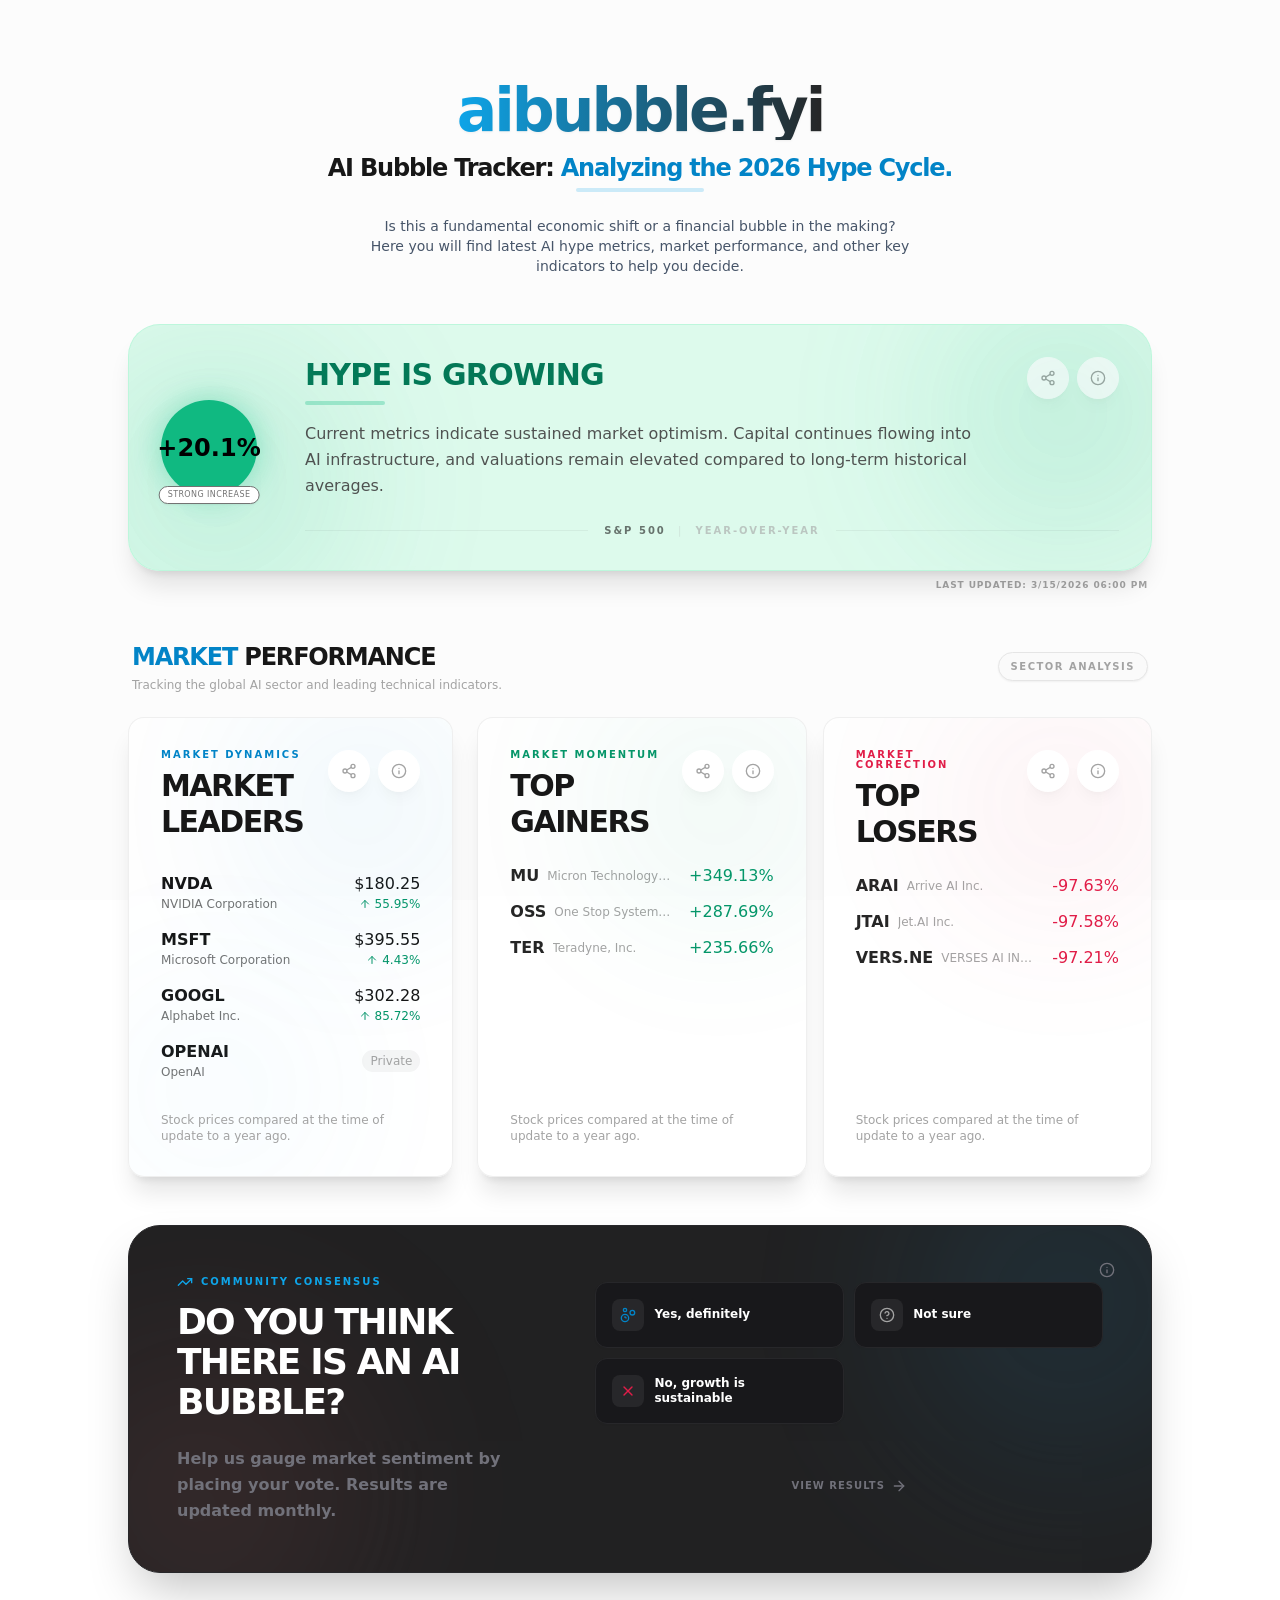
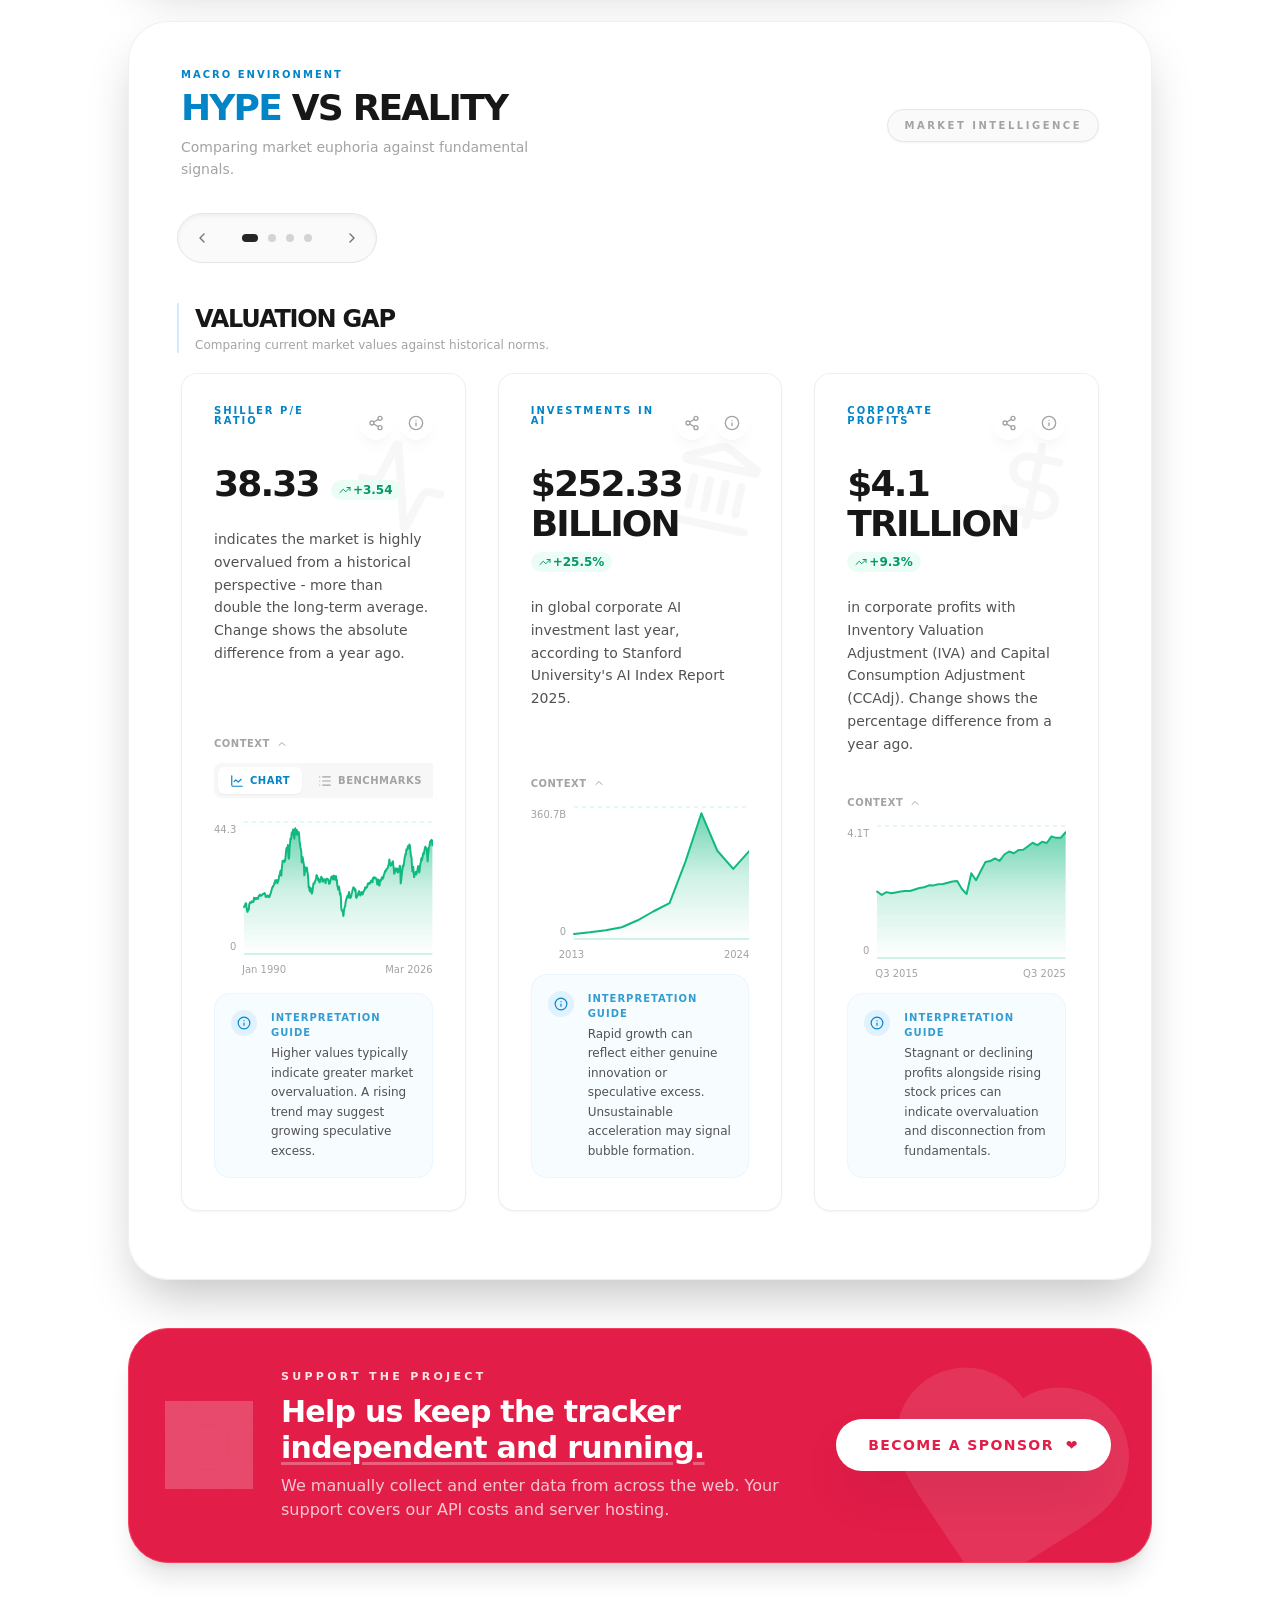
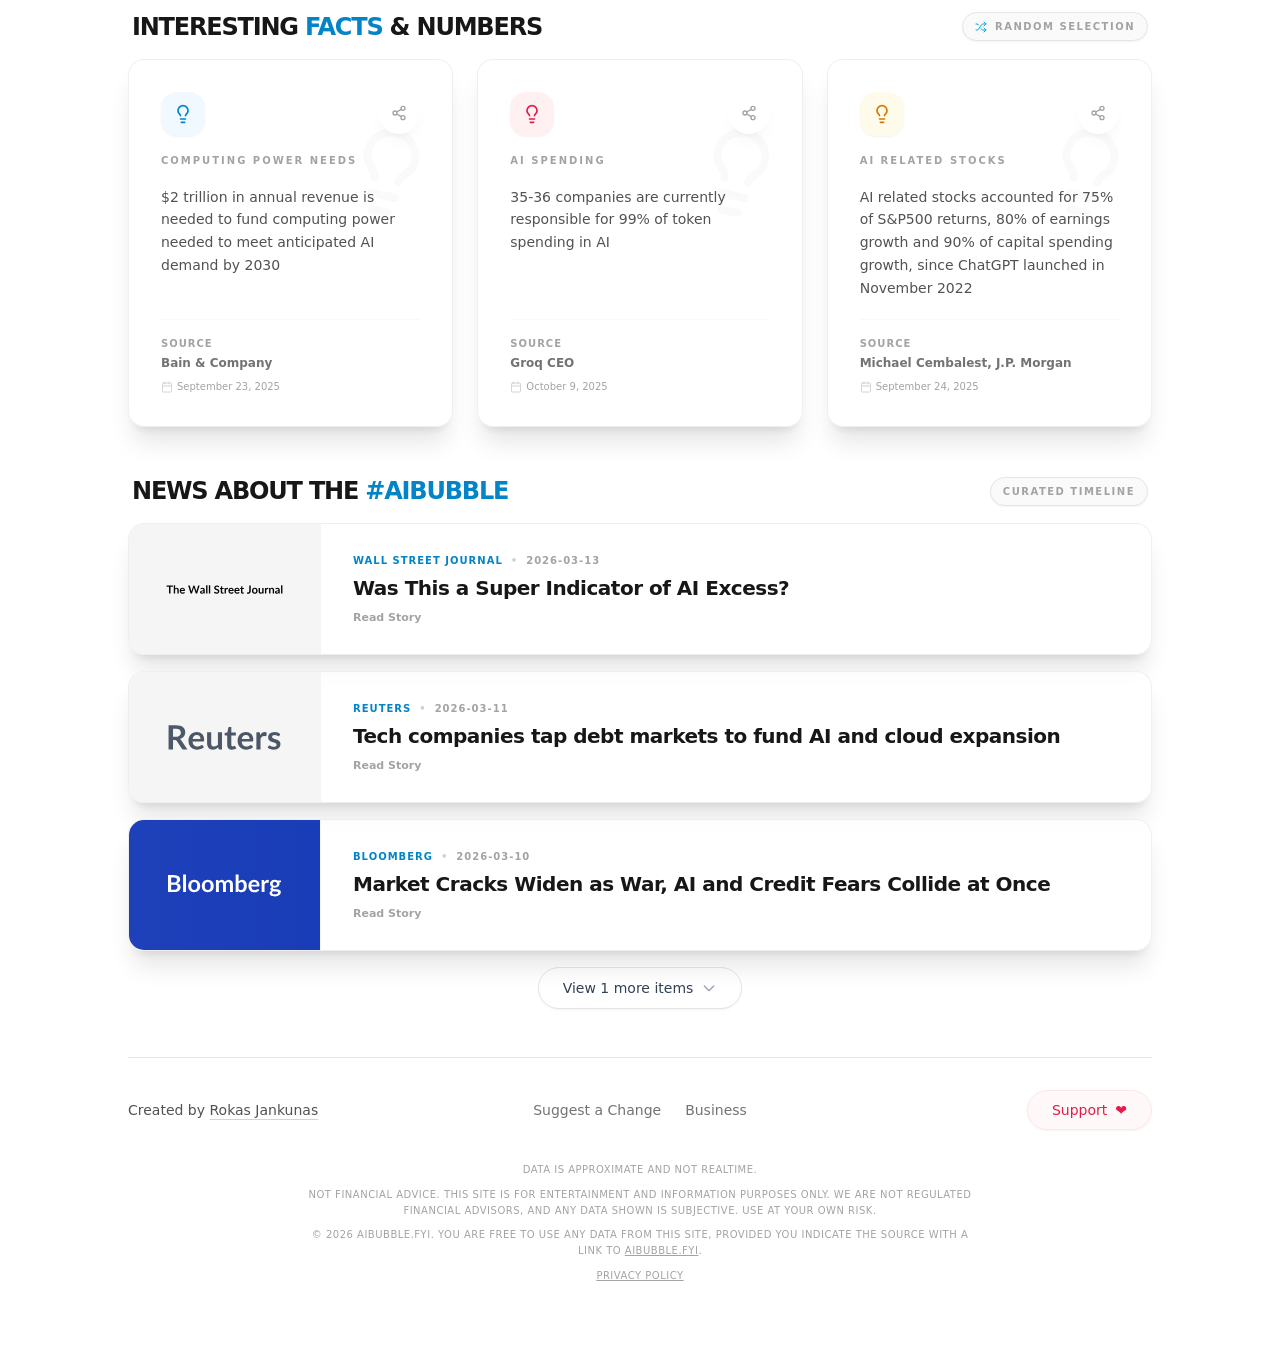
==== commit ceb72d96: "Deploy changes" ====
--- a/index.html
+++ b/index.html
@@ -12,7 +12,7 @@
   <!-- <script async src="https://pagead2.googlesyndication.com/pagead/js/adsbygoogle.js?client=ca-pub-3949128257213977" -->
   <!-- crossorigin="anonymous"></script> -->
   <script src="https://challenges.cloudflare.com/turnstile/v0/api.js" async defer></script>
-  <script type="module" crossorigin src="/assets/index-BMhBtSTy.js"></script>
+  <script type="module" crossorigin src="/assets/index-DwVvxf-S.js"></script>
   <link rel="stylesheet" crossorigin href="/assets/index-qhiJ0faz.css">
 </head>
 
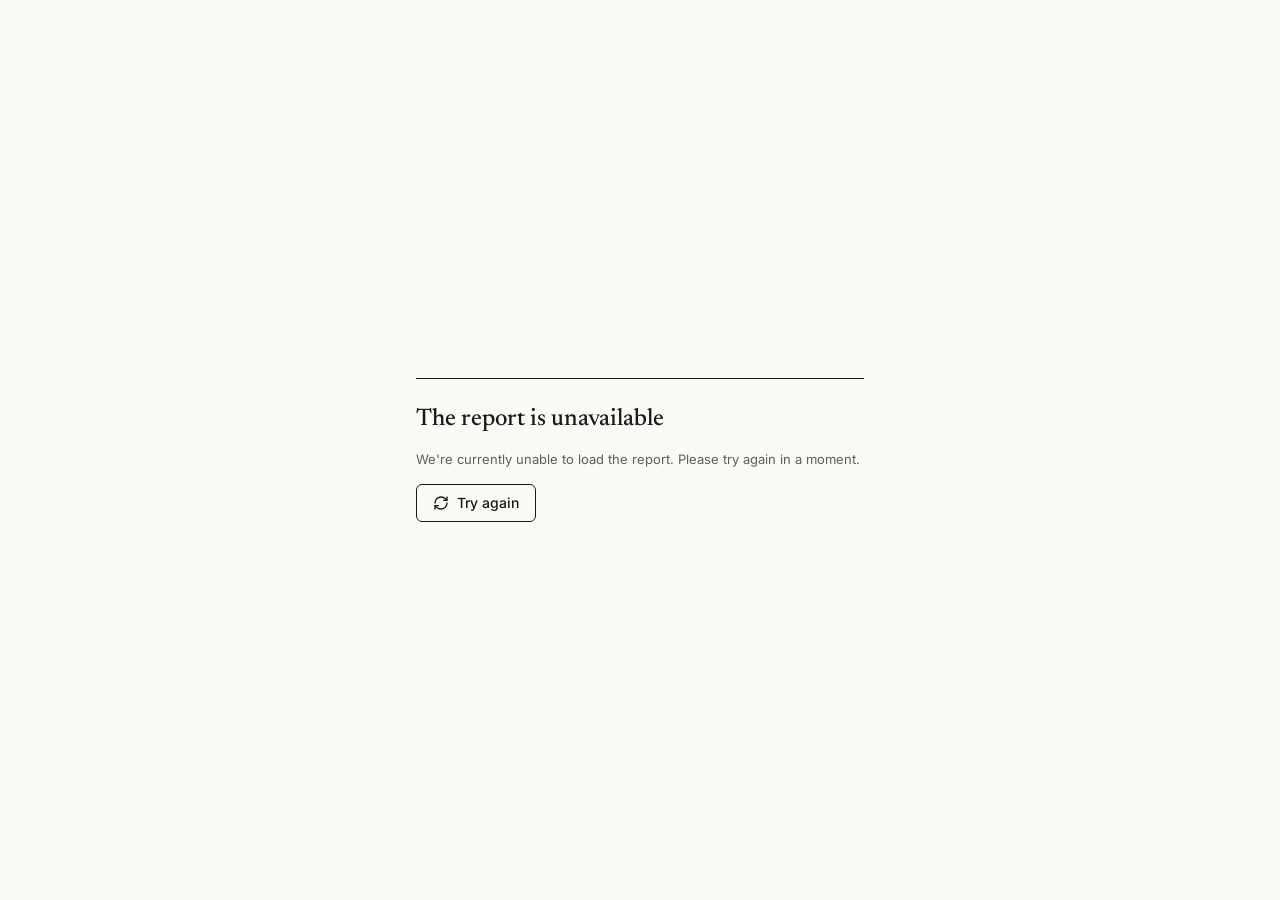
==== commit 502985ab: "Deploy quarterly report site Co-Authored-By: Claude Opus 5.5 <noreply@anthropic.com>" ====
--- a/index.html
+++ b/index.html
@@ -5,15 +5,18 @@
   <meta charset="UTF-8" />
   <link rel="icon" type="image/svg+xml" href="/favicon.svg" />
   <meta name="viewport" content="width=device-width, initial-scale=1.0" />
-  <title>aibubble.fyi | AI Bubble Tracker & Market Analysis</title>
+  <title>The AI Bubble Report | aibubble.fyi</title>
   <meta name="description"
-    content="Is the AI boom a fundamental shift or a bubble? Track AI hype metrics, market performance, and historical data to stay informed." />
+    content="A quarterly report on whether the AI boom is a lasting shift or a bubble: market performance, valuations and other indicators at the end of each quarter." />
   <link rel="canonical" href="https://aibubble.fyi/" />
+  <link rel="preconnect" href="https://fonts.googleapis.com" />
+  <link rel="preconnect" href="https://fonts.gstatic.com" crossorigin />
+  <link href="https://fonts.googleapis.com/css2?family=Inter:wght@400;500;600&family=Newsreader:opsz,wght@6..72,400;6..72,500;6..72,600&display=swap" rel="stylesheet" />
   <!-- <script async src="https://pagead2.googlesyndication.com/pagead/js/adsbygoogle.js?client=ca-pub-3949128257213977" -->
   <!-- crossorigin="anonymous"></script> -->
   <script src="https://challenges.cloudflare.com/turnstile/v0/api.js" async defer></script>
-  <script type="module" crossorigin src="/assets/index-DwVvxf-S.js"></script>
-  <link rel="stylesheet" crossorigin href="/assets/index-qhiJ0faz.css">
+  <script type="module" crossorigin src="/assets/index-ClyyI3jn.js"></script>
+  <link rel="stylesheet" crossorigin href="/assets/index-B2lziCX0.css">
 </head>
 
 <body>
--- a/assets/index-B2lziCX0.css
+++ b/assets/index-B2lziCX0.css
@@ -0,0 +1 @@
+*,:before,:after{--tw-border-spacing-x: 0;--tw-border-spacing-y: 0;--tw-translate-x: 0;--tw-translate-y: 0;--tw-rotate: 0;--tw-skew-x: 0;--tw-skew-y: 0;--tw-scale-x: 1;--tw-scale-y: 1;--tw-pan-x: ;--tw-pan-y: ;--tw-pinch-zoom: ;--tw-scroll-snap-strictness: proximity;--tw-gradient-from-position: ;--tw-gradient-via-position: ;--tw-gradient-to-position: ;--tw-ordinal: ;--tw-slashed-zero: ;--tw-numeric-figure: ;--tw-numeric-spacing: ;--tw-numeric-fraction: ;--tw-ring-inset: ;--tw-ring-offset-width: 0px;--tw-ring-offset-color: #fff;--tw-ring-color: rgb(59 130 246 / .5);--tw-ring-offset-shadow: 0 0 #0000;--tw-ring-shadow: 0 0 #0000;--tw-shadow: 0 0 #0000;--tw-shadow-colored: 0 0 #0000;--tw-blur: ;--tw-brightness: ;--tw-contrast: ;--tw-grayscale: ;--tw-hue-rotate: ;--tw-invert: ;--tw-saturate: ;--tw-sepia: ;--tw-drop-shadow: ;--tw-backdrop-blur: ;--tw-backdrop-brightness: ;--tw-backdrop-contrast: ;--tw-backdrop-grayscale: ;--tw-backdrop-hue-rotate: ;--tw-backdrop-invert: ;--tw-backdrop-opacity: ;--tw-backdrop-saturate: ;--tw-backdrop-sepia: ;--tw-contain-size: ;--tw-contain-layout: ;--tw-contain-paint: ;--tw-contain-style: }::backdrop{--tw-border-spacing-x: 0;--tw-border-spacing-y: 0;--tw-translate-x: 0;--tw-translate-y: 0;--tw-rotate: 0;--tw-skew-x: 0;--tw-skew-y: 0;--tw-scale-x: 1;--tw-scale-y: 1;--tw-pan-x: ;--tw-pan-y: ;--tw-pinch-zoom: ;--tw-scroll-snap-strictness: proximity;--tw-gradient-from-position: ;--tw-gradient-via-position: ;--tw-gradient-to-position: ;--tw-ordinal: ;--tw-slashed-zero: ;--tw-numeric-figure: ;--tw-numeric-spacing: ;--tw-numeric-fraction: ;--tw-ring-inset: ;--tw-ring-offset-width: 0px;--tw-ring-offset-color: #fff;--tw-ring-color: rgb(59 130 246 / .5);--tw-ring-offset-shadow: 0 0 #0000;--tw-ring-shadow: 0 0 #0000;--tw-shadow: 0 0 #0000;--tw-shadow-colored: 0 0 #0000;--tw-blur: ;--tw-brightness: ;--tw-contrast: ;--tw-grayscale: ;--tw-hue-rotate: ;--tw-invert: ;--tw-saturate: ;--tw-sepia: ;--tw-drop-shadow: ;--tw-backdrop-blur: ;--tw-backdrop-brightness: ;--tw-backdrop-contrast: ;--tw-backdrop-grayscale: ;--tw-backdrop-hue-rotate: ;--tw-backdrop-invert: ;--tw-backdrop-opacity: ;--tw-backdrop-saturate: ;--tw-backdrop-sepia: ;--tw-contain-size: ;--tw-contain-layout: ;--tw-contain-paint: ;--tw-contain-style: }*,:before,:after{box-sizing:border-box;border-width:0;border-style:solid;border-color:#e5e7eb}:before,:after{--tw-content: ""}html,:host{line-height:1.5;-webkit-text-size-adjust:100%;-moz-tab-size:4;-o-tab-size:4;tab-size:4;font-family:Inter,ui-sans-serif,system-ui,sans-serif;font-feature-settings:normal;font-variation-settings:normal;-webkit-tap-highlight-color:transparent}body{margin:0;line-height:inherit}hr{height:0;color:inherit;border-top-width:1px}abbr:where([title]){-webkit-text-decoration:underline dotted;text-decoration:underline dotted}h1,h2,h3,h4,h5,h6{font-size:inherit;font-weight:inherit}a{color:inherit;text-decoration:inherit}b,strong{font-weight:bolder}code,kbd,samp,pre{font-family:ui-monospace,SFMono-Regular,Menlo,Monaco,Consolas,Liberation Mono,Courier New,monospace;font-feature-settings:normal;font-variation-settings:normal;font-size:1em}small{font-size:80%}sub,sup{font-size:75%;line-height:0;position:relative;vertical-align:baseline}sub{bottom:-.25em}sup{top:-.5em}table{text-indent:0;border-color:inherit;border-collapse:collapse}button,input,optgroup,select,textarea{font-family:inherit;font-feature-settings:inherit;font-variation-settings:inherit;font-size:100%;font-weight:inherit;line-height:inherit;letter-spacing:inherit;color:inherit;margin:0;padding:0}button,select{text-transform:none}button,input:where([type=button]),input:where([type=reset]),input:where([type=submit]){-webkit-appearance:button;background-color:transparent;background-image:none}:-moz-focusring{outline:auto}:-moz-ui-invalid{box-shadow:none}progress{vertical-align:baseline}::-webkit-inner-spin-button,::-webkit-outer-spin-button{height:auto}[type=search]{-webkit-appearance:textfield;outline-offset:-2px}::-webkit-search-decoration{-webkit-appearance:none}::-webkit-file-upload-button{-webkit-appearance:button;font:inherit}summary{display:list-item}blockquote,dl,dd,h1,h2,h3,h4,h5,h6,hr,figure,p,pre{margin:0}fieldset{margin:0;padding:0}legend{padding:0}ol,ul,menu{list-style:none;margin:0;padding:0}dialog{padding:0}textarea{resize:vertical}input::-moz-placeholder,textarea::-moz-placeholder{opacity:1;color:#9ca3af}input::placeholder,textarea::placeholder{opacity:1;color:#9ca3af}button,[role=button]{cursor:pointer}:disabled{cursor:default}img,svg,video,canvas,audio,iframe,embed,object{display:block;vertical-align:middle}img,video{max-width:100%;height:auto}[hidden]:where(:not([hidden=until-found])){display:none}:root{--paper: #fbfaf7;--ink: #1a1a1a;--ink-secondary: #5f5e5a;--ink-muted: #8a8a8a;--rule: #d9d6cf;--wash: #efece5;--up: #2f7a4a;--down: #b42318;--notice: #8a5a00;--up-wash: #eaf2ec;--down-wash: #f8e7e5;--notice-wash: #f7eedd;--brand: #5b3fa8;--brand-strong: #4a3290;--brand-soft: #c9bce9;--brand-wash: #f2eefa;--background: 0 0% 100%;--foreground: 222.2 84% 4.9%;--card: 0 0% 100%;--card-foreground: 222.2 84% 4.9%;--popover: 0 0% 100%;--popover-foreground: 222.2 84% 4.9%;--primary: 222.2 47.4% 11.2%;--primary-foreground: 210 40% 98%;--secondary: 210 40% 96.1%;--secondary-foreground: 222.2 47.4% 11.2%;--muted: 210 40% 96.1%;--muted-foreground: 215.4 16.3% 46.9%;--accent: 210 40% 96.1%;--accent-foreground: 222.2 47.4% 11.2%;--destructive: 0 84.2% 60.2%;--destructive-foreground: 210 40% 98%;--border: 214.3 31.8% 91.4%;--input: 214.3 31.8% 91.4%;--ring: 222.2 84% 4.9%;--radius: .5rem}.dark{--background: 222.2 84% 4.9%;--foreground: 210 40% 98%;--card: 222.2 84% 4.9%;--card-foreground: 210 40% 98%;--popover: 222.2 84% 4.9%;--popover-foreground: 210 40% 98%;--primary: 210 40% 98%;--primary-foreground: 222.2 47.4% 11.2%;--secondary: 217.2 32.6% 17.5%;--secondary-foreground: 210 40% 98%;--muted: 217.2 32.6% 17.5%;--muted-foreground: 215 20.2% 65.1%;--accent: 217.2 32.6% 17.5%;--accent-foreground: 210 40% 98%;--destructive: 0 62.8% 30.6%;--destructive-foreground: 210 40% 98%;--border: 217.2 32.6% 17.5%;--input: 217.2 32.6% 17.5%;--ring: 212.7 26.8% 83.9%}*{border-color:var(--border)}body{background-color:var(--paper);font-family:Inter,ui-sans-serif,system-ui,sans-serif;color:var(--ink);-webkit-font-smoothing:antialiased;-moz-osx-font-smoothing:grayscale}.container{width:100%;margin-right:auto;margin-left:auto;padding-right:2rem;padding-left:2rem}@media(min-width:1400px){.container{max-width:1400px}}.section-title{font-family:Newsreader,ui-serif,Georgia,serif;font-size:1.5rem;line-height:2rem;font-weight:500;line-height:1.25;color:var(--ink)}.caption{font-size:13px;line-height:1.375;color:var(--ink-secondary)}.label{font-size:.75rem;line-height:1rem;color:var(--ink-secondary)}.figure{font-family:Newsreader,ui-serif,Georgia,serif;font-weight:500;--tw-numeric-spacing: tabular-nums;font-variant-numeric:var(--tw-ordinal) var(--tw-slashed-zero) var(--tw-numeric-figure) var(--tw-numeric-spacing) var(--tw-numeric-fraction);color:var(--ink)}.rule-top{border-top-width:1px;border-color:var(--ink)}.icon-button{display:inline-flex;height:1.75rem;width:1.75rem;flex-shrink:0;align-items:center;justify-content:center;border-radius:calc(var(--radius) - 2px);border-width:1px;border-color:#1a1a1a26;background-color:transparent;color:var(--ink-secondary);transition-property:color,background-color,border-color,text-decoration-color,fill,stroke;transition-timing-function:cubic-bezier(.4,0,.2,1);transition-duration:.15s}.icon-button:hover{border-color:var(--ink);color:var(--ink)}.text-link{text-decoration-line:underline;text-decoration-color:var(--rule);text-underline-offset:4px;transition-property:color,background-color,border-color,text-decoration-color,fill,stroke;transition-timing-function:cubic-bezier(.4,0,.2,1);transition-duration:.15s}.text-link:hover{text-decoration-color:var(--ink)}.pointer-events-none{pointer-events:none}.pointer-events-auto{pointer-events:auto}.visible{visibility:visible}.fixed{position:fixed}.absolute{position:absolute}.relative{position:relative}.inset-0{inset:0}.inset-y-0{top:0;bottom:0}.-top-1{top:-.25rem}.left-0{left:0}.left-2{left:.5rem}.left-\[15\%\]{left:15%}.right-0{right:0}.right-5{right:1.25rem}.top-0{top:0}.top-12{top:3rem}.top-5{top:1.25rem}.top-\[15\%\]{top:15%}.z-10{z-index:10}.z-20{z-index:20}.z-50{z-index:50}.z-\[100\]{z-index:100}.m-0{margin:0}.-mx-1{margin-left:-.25rem;margin-right:-.25rem}.mx-auto{margin-left:auto;margin-right:auto}.my-1{margin-top:.25rem;margin-bottom:.25rem}.-mt-4{margin-top:-1rem}.mb-10{margin-bottom:2.5rem}.mb-2{margin-bottom:.5rem}.mb-3{margin-bottom:.75rem}.mb-8{margin-bottom:2rem}.ml-2{margin-left:.5rem}.ml-auto{margin-left:auto}.mr-2{margin-right:.5rem}.mt-0\.5{margin-top:.125rem}.mt-1\.5{margin-top:.375rem}.mt-12{margin-top:3rem}.mt-2{margin-top:.5rem}.mt-3{margin-top:.75rem}.mt-4{margin-top:1rem}.mt-auto{margin-top:auto}.block{display:block}.flex{display:flex}.inline-flex{display:inline-flex}.table{display:table}.grid{display:grid}.hidden{display:none}.h-0{height:0px}.h-1\.5{height:.375rem}.h-10{height:2.5rem}.h-11{height:2.75rem}.h-2{height:.5rem}.h-2\.5{height:.625rem}.h-3{height:.75rem}.h-3\.5{height:.875rem}.h-4{height:1rem}.h-5{height:1.25rem}.h-9{height:2.25rem}.h-\[25\%\]{height:25%}.h-full{height:100%}.h-px{height:1px}.max-h-\[85vh\]{max-height:85vh}.min-h-\[140px\]{min-height:140px}.min-h-screen{min-height:100vh}.w-0{width:0px}.w-10{width:2.5rem}.w-2{width:.5rem}.w-2\.5{width:.625rem}.w-3{width:.75rem}.w-3\.5{width:.875rem}.w-4{width:1rem}.w-44{width:11rem}.w-5{width:1.25rem}.w-\[25\%\]{width:25%}.w-\[4\.75rem\]{width:4.75rem}.w-\[6\.25rem\]{width:6.25rem}.w-fit{width:-moz-fit-content;width:fit-content}.w-full{width:100%}.w-max{width:-moz-max-content;width:max-content}.w-px{width:1px}.min-w-\[10rem\]{min-width:10rem}.min-w-\[12rem\]{min-width:12rem}.min-w-\[32px\]{min-width:32px}.min-w-\[8rem\]{min-width:8rem}.max-w-3xl{max-width:48rem}.max-w-5xl{max-width:64rem}.max-w-md{max-width:28rem}.max-w-xl{max-width:36rem}.flex-1{flex:1 1 0%}.shrink-0{flex-shrink:0}.table-fixed{table-layout:fixed}.-translate-x-1\/2{--tw-translate-x: -50%;transform:translate(var(--tw-translate-x),var(--tw-translate-y)) rotate(var(--tw-rotate)) skew(var(--tw-skew-x)) skewY(var(--tw-skew-y)) scaleX(var(--tw-scale-x)) scaleY(var(--tw-scale-y))}.-translate-y-1\/2{--tw-translate-y: -50%;transform:translate(var(--tw-translate-x),var(--tw-translate-y)) rotate(var(--tw-rotate)) skew(var(--tw-skew-x)) skewY(var(--tw-skew-y)) scaleX(var(--tw-scale-x)) scaleY(var(--tw-scale-y))}.rotate-180{--tw-rotate: 180deg;transform:translate(var(--tw-translate-x),var(--tw-translate-y)) rotate(var(--tw-rotate)) skew(var(--tw-skew-x)) skewY(var(--tw-skew-y)) scaleX(var(--tw-scale-x)) scaleY(var(--tw-scale-y))}.transform{transform:translate(var(--tw-translate-x),var(--tw-translate-y)) rotate(var(--tw-rotate)) skew(var(--tw-skew-x)) skewY(var(--tw-skew-y)) scaleX(var(--tw-scale-x)) scaleY(var(--tw-scale-y))}@keyframes spin{to{transform:rotate(360deg)}}.animate-spin{animation:spin 1s linear infinite}.cursor-crosshair{cursor:crosshair}.cursor-default{cursor:default}.cursor-pointer{cursor:pointer}.select-none{-webkit-user-select:none;-moz-user-select:none;user-select:none}.resize{resize:both}.grid-cols-1{grid-template-columns:repeat(1,minmax(0,1fr))}.flex-col{flex-direction:column}.flex-wrap{flex-wrap:wrap}.items-start{align-items:flex-start}.items-end{align-items:flex-end}.items-center{align-items:center}.items-baseline{align-items:baseline}.items-stretch{align-items:stretch}.justify-center{justify-content:center}.justify-between{justify-content:space-between}.gap-0\.5{gap:.125rem}.gap-1{gap:.25rem}.gap-1\.5{gap:.375rem}.gap-2{gap:.5rem}.gap-3{gap:.75rem}.gap-4{gap:1rem}.gap-6{gap:1.5rem}.gap-8{gap:2rem}.gap-x-3{-moz-column-gap:.75rem;column-gap:.75rem}.gap-x-6{-moz-column-gap:1.5rem;column-gap:1.5rem}.gap-y-1{row-gap:.25rem}.space-y-1>:not([hidden])~:not([hidden]){--tw-space-y-reverse: 0;margin-top:calc(.25rem * calc(1 - var(--tw-space-y-reverse)));margin-bottom:calc(.25rem * var(--tw-space-y-reverse))}.space-y-1\.5>:not([hidden])~:not([hidden]){--tw-space-y-reverse: 0;margin-top:calc(.375rem * calc(1 - var(--tw-space-y-reverse)));margin-bottom:calc(.375rem * var(--tw-space-y-reverse))}.space-y-10>:not([hidden])~:not([hidden]){--tw-space-y-reverse: 0;margin-top:calc(2.5rem * calc(1 - var(--tw-space-y-reverse)));margin-bottom:calc(2.5rem * var(--tw-space-y-reverse))}.space-y-14>:not([hidden])~:not([hidden]){--tw-space-y-reverse: 0;margin-top:calc(3.5rem * calc(1 - var(--tw-space-y-reverse)));margin-bottom:calc(3.5rem * var(--tw-space-y-reverse))}.space-y-2>:not([hidden])~:not([hidden]){--tw-space-y-reverse: 0;margin-top:calc(.5rem * calc(1 - var(--tw-space-y-reverse)));margin-bottom:calc(.5rem * var(--tw-space-y-reverse))}.space-y-3>:not([hidden])~:not([hidden]){--tw-space-y-reverse: 0;margin-top:calc(.75rem * calc(1 - var(--tw-space-y-reverse)));margin-bottom:calc(.75rem * var(--tw-space-y-reverse))}.space-y-4>:not([hidden])~:not([hidden]){--tw-space-y-reverse: 0;margin-top:calc(1rem * calc(1 - var(--tw-space-y-reverse)));margin-bottom:calc(1rem * var(--tw-space-y-reverse))}.space-y-5>:not([hidden])~:not([hidden]){--tw-space-y-reverse: 0;margin-top:calc(1.25rem * calc(1 - var(--tw-space-y-reverse)));margin-bottom:calc(1.25rem * var(--tw-space-y-reverse))}.space-y-6>:not([hidden])~:not([hidden]){--tw-space-y-reverse: 0;margin-top:calc(1.5rem * calc(1 - var(--tw-space-y-reverse)));margin-bottom:calc(1.5rem * var(--tw-space-y-reverse))}.self-start{align-self:flex-start}.self-end{align-self:flex-end}.overflow-hidden{overflow:hidden}.overflow-visible{overflow:visible}.overflow-y-auto{overflow-y:auto}.overflow-x-hidden{overflow-x:hidden}.truncate{overflow:hidden;text-overflow:ellipsis;white-space:nowrap}.whitespace-nowrap{white-space:nowrap}.break-words{overflow-wrap:break-word}.break-all{word-break:break-all}.rounded{border-radius:.25rem}.rounded-full{border-radius:9999px}.rounded-lg{border-radius:var(--radius)}.rounded-md{border-radius:calc(var(--radius) - 2px)}.rounded-sm{border-radius:calc(var(--radius) - 4px)}.border{border-width:1px}.border-2{border-width:2px}.border-b{border-bottom-width:1px}.border-b-\[4px\]{border-bottom-width:4px}.border-l-4,.border-l-\[4px\]{border-left-width:4px}.border-r-\[4px\]{border-right-width:4px}.border-t{border-top-width:1px}.border-t-\[3px\]{border-top-width:3px}.border-t-\[4px\]{border-top-width:4px}.border-brand{border-color:var(--brand)}.border-brand-soft{border-color:var(--brand-soft)}.border-down{border-color:var(--down)}.border-indigo-100{--tw-border-opacity: 1;border-color:rgb(224 231 255 / var(--tw-border-opacity, 1))}.border-ink{border-color:var(--ink)}.border-input{border-color:var(--input)}.border-neutral-100{--tw-border-opacity: 1;border-color:rgb(245 245 245 / var(--tw-border-opacity, 1))}.border-neutral-200\/60{border-color:#e5e5e599}.border-rule{border-color:var(--rule)}.border-transparent{border-color:transparent}.border-up{border-color:var(--up)}.border-b-ink{border-bottom-color:var(--ink)}.border-l-brand{border-left-color:var(--brand)}.border-l-transparent{border-left-color:transparent}.border-r-transparent{border-right-color:transparent}.border-t-ink{border-top-color:var(--ink)}.bg-\[rgba\(26\,26\,26\,0\.1\)\]{background-color:#1a1a1a1a}.bg-\[rgba\(26\,26\,26\,0\.4\)\]{background-color:#1a1a1a66}.bg-background{background-color:var(--background)}.bg-blue-400\/5{background-color:#60a5fa0d}.bg-brand{background-color:var(--brand)}.bg-brand-soft{background-color:var(--brand-soft)}.bg-brand-wash{background-color:var(--brand-wash)}.bg-card{background-color:var(--card)}.bg-destructive{background-color:var(--destructive)}.bg-down{background-color:var(--down)}.bg-down-wash{background-color:var(--down-wash)}.bg-emerald-100{--tw-bg-opacity: 1;background-color:rgb(209 250 229 / var(--tw-bg-opacity, 1))}.bg-indigo-100{--tw-bg-opacity: 1;background-color:rgb(224 231 255 / var(--tw-bg-opacity, 1))}.bg-indigo-600{--tw-bg-opacity: 1;background-color:rgb(79 70 229 / var(--tw-bg-opacity, 1))}.bg-ink{background-color:var(--ink)}.bg-ink-secondary{background-color:var(--ink-secondary)}.bg-notice-wash{background-color:var(--notice-wash)}.bg-paper{background-color:var(--paper)}.bg-primary{background-color:var(--primary)}.bg-rule{background-color:var(--rule)}.bg-secondary{background-color:var(--secondary)}.bg-sky-100{--tw-bg-opacity: 1;background-color:rgb(224 242 254 / var(--tw-bg-opacity, 1))}.bg-transparent{background-color:transparent}.bg-up{background-color:var(--up)}.bg-up-wash{background-color:var(--up-wash)}.bg-wash{background-color:var(--wash)}.bg-white\/40{background-color:#fff6}.bg-white\/50{background-color:#ffffff80}.bg-gradient-to-br{background-image:linear-gradient(to bottom right,var(--tw-gradient-stops))}.from-indigo-50{--tw-gradient-from: #eef2ff var(--tw-gradient-from-position);--tw-gradient-to: rgb(238 242 255 / 0) var(--tw-gradient-to-position);--tw-gradient-stops: var(--tw-gradient-from), var(--tw-gradient-to)}.to-purple-50{--tw-gradient-to: #faf5ff var(--tw-gradient-to-position)}.fill-current{fill:currentColor}.p-1{padding:.25rem}.p-1\.5{padding:.375rem}.p-2{padding:.5rem}.p-4{padding:1rem}.p-6{padding:1.5rem}.px-0{padding-left:0;padding-right:0}.px-2{padding-left:.5rem;padding-right:.5rem}.px-2\.5{padding-left:.625rem;padding-right:.625rem}.px-3{padding-left:.75rem;padding-right:.75rem}.px-4{padding-left:1rem;padding-right:1rem}.px-5{padding-left:1.25rem;padding-right:1.25rem}.px-6{padding-left:1.5rem;padding-right:1.5rem}.px-8{padding-left:2rem;padding-right:2rem}.py-1{padding-top:.25rem;padding-bottom:.25rem}.py-1\.5{padding-top:.375rem;padding-bottom:.375rem}.py-2{padding-top:.5rem;padding-bottom:.5rem}.py-2\.5{padding-top:.625rem;padding-bottom:.625rem}.py-24{padding-top:6rem;padding-bottom:6rem}.py-3{padding-top:.75rem;padding-bottom:.75rem}.py-4{padding-top:1rem;padding-bottom:1rem}.py-5{padding-top:1.25rem;padding-bottom:1.25rem}.py-6{padding-top:1.5rem;padding-bottom:1.5rem}.py-8{padding-top:2rem;padding-bottom:2rem}.pb-0\.5{padding-bottom:.125rem}.pb-16{padding-bottom:4rem}.pb-2{padding-bottom:.5rem}.pb-4{padding-bottom:1rem}.pb-5{padding-bottom:1.25rem}.pb-6{padding-bottom:1.5rem}.pl-1{padding-left:.25rem}.pl-2{padding-left:.5rem}.pl-4{padding-left:1rem}.pl-8{padding-left:2rem}.pr-10{padding-right:2.5rem}.pr-16{padding-right:4rem}.pr-2{padding-right:.5rem}.pr-4{padding-right:1rem}.pt-0{padding-top:0}.pt-1{padding-top:.25rem}.pt-10{padding-top:2.5rem}.pt-3{padding-top:.75rem}.pt-4{padding-top:1rem}.pt-6{padding-top:1.5rem}.text-left{text-align:left}.text-center{text-align:center}.text-right{text-align:right}.align-top{vertical-align:top}.font-sans{font-family:Inter,ui-sans-serif,system-ui,sans-serif}.font-serif{font-family:Newsreader,ui-serif,Georgia,serif}.text-2xl{font-size:1.5rem;line-height:2rem}.text-3xl{font-size:1.875rem;line-height:2.25rem}.text-4xl{font-size:2.25rem;line-height:2.5rem}.text-5xl{font-size:3rem;line-height:1}.text-\[11px\]{font-size:11px}.text-\[13px\]{font-size:13px}.text-\[15px\]{font-size:15px}.text-\[17px\]{font-size:17px}.text-\[32px\]{font-size:32px}.text-base{font-size:1rem;line-height:1.5rem}.text-lg{font-size:1.125rem;line-height:1.75rem}.text-sm{font-size:.875rem;line-height:1.25rem}.text-xl{font-size:1.25rem;line-height:1.75rem}.text-xs{font-size:.75rem;line-height:1rem}.font-medium{font-weight:500}.font-semibold{font-weight:600}.uppercase{text-transform:uppercase}.tabular-nums{--tw-numeric-spacing: tabular-nums;font-variant-numeric:var(--tw-ordinal) var(--tw-slashed-zero) var(--tw-numeric-figure) var(--tw-numeric-spacing) var(--tw-numeric-fraction)}.leading-none{line-height:1}.leading-relaxed{line-height:1.625}.leading-snug{line-height:1.375}.leading-tight{line-height:1.25}.tracking-\[-0\.01em\]{letter-spacing:-.01em}.tracking-tight{letter-spacing:-.025em}.tracking-widest{letter-spacing:.1em}.text-brand{color:var(--brand)}.text-card-foreground{color:var(--card-foreground)}.text-destructive-foreground{color:var(--destructive-foreground)}.text-down{color:var(--down)}.text-emerald-600{--tw-text-opacity: 1;color:rgb(5 150 105 / var(--tw-text-opacity, 1))}.text-indigo-600{--tw-text-opacity: 1;color:rgb(79 70 229 / var(--tw-text-opacity, 1))}.text-ink{color:var(--ink)}.text-ink-muted{color:var(--ink-muted)}.text-ink-secondary{color:var(--ink-secondary)}.text-muted-foreground{color:var(--muted-foreground)}.text-neutral-500{--tw-text-opacity: 1;color:rgb(115 115 115 / var(--tw-text-opacity, 1))}.text-neutral-950{--tw-text-opacity: 1;color:rgb(10 10 10 / var(--tw-text-opacity, 1))}.text-notice{color:var(--notice)}.text-paper{color:var(--paper)}.text-primary{color:var(--primary)}.text-primary-foreground{color:var(--primary-foreground)}.text-rule{color:var(--rule)}.text-secondary-foreground{color:var(--secondary-foreground)}.text-sky-600{--tw-text-opacity: 1;color:rgb(2 132 199 / var(--tw-text-opacity, 1))}.text-slate-400{--tw-text-opacity: 1;color:rgb(148 163 184 / var(--tw-text-opacity, 1))}.text-slate-600{--tw-text-opacity: 1;color:rgb(71 85 105 / var(--tw-text-opacity, 1))}.text-slate-700{--tw-text-opacity: 1;color:rgb(51 65 85 / var(--tw-text-opacity, 1))}.text-up{color:var(--up)}.text-white{--tw-text-opacity: 1;color:rgb(255 255 255 / var(--tw-text-opacity, 1))}.no-underline{text-decoration-line:none}.decoration-rule{text-decoration-color:var(--rule)}.underline-offset-4{text-underline-offset:4px}.antialiased{-webkit-font-smoothing:antialiased;-moz-osx-font-smoothing:grayscale}.opacity-0{opacity:0}.opacity-60{opacity:.6}.shadow-lg{--tw-shadow: 0 10px 15px -3px rgb(0 0 0 / .1), 0 4px 6px -4px rgb(0 0 0 / .1);--tw-shadow-colored: 0 10px 15px -3px var(--tw-shadow-color), 0 4px 6px -4px var(--tw-shadow-color);box-shadow:var(--tw-ring-offset-shadow, 0 0 #0000),var(--tw-ring-shadow, 0 0 #0000),var(--tw-shadow)}.shadow-none{--tw-shadow: 0 0 #0000;--tw-shadow-colored: 0 0 #0000;box-shadow:var(--tw-ring-offset-shadow, 0 0 #0000),var(--tw-ring-shadow, 0 0 #0000),var(--tw-shadow)}.shadow-sm{--tw-shadow: 0 1px 2px 0 rgb(0 0 0 / .05);--tw-shadow-colored: 0 1px 2px 0 var(--tw-shadow-color);box-shadow:var(--tw-ring-offset-shadow, 0 0 #0000),var(--tw-ring-shadow, 0 0 #0000),var(--tw-shadow)}.outline-none{outline:2px solid transparent;outline-offset:2px}.outline{outline-style:solid}.ring-offset-background{--tw-ring-offset-color: var(--background)}.blur{--tw-blur: blur(8px);filter:var(--tw-blur) var(--tw-brightness) var(--tw-contrast) var(--tw-grayscale) var(--tw-hue-rotate) var(--tw-invert) var(--tw-saturate) var(--tw-sepia) var(--tw-drop-shadow)}.blur-\[1px\]{--tw-blur: blur(1px);filter:var(--tw-blur) var(--tw-brightness) var(--tw-contrast) var(--tw-grayscale) var(--tw-hue-rotate) var(--tw-invert) var(--tw-saturate) var(--tw-sepia) var(--tw-drop-shadow)}.filter{filter:var(--tw-blur) var(--tw-brightness) var(--tw-contrast) var(--tw-grayscale) var(--tw-hue-rotate) var(--tw-invert) var(--tw-saturate) var(--tw-sepia) var(--tw-drop-shadow)}.backdrop-blur-sm{--tw-backdrop-blur: blur(4px);-webkit-backdrop-filter:var(--tw-backdrop-blur) var(--tw-backdrop-brightness) var(--tw-backdrop-contrast) var(--tw-backdrop-grayscale) var(--tw-backdrop-hue-rotate) var(--tw-backdrop-invert) var(--tw-backdrop-opacity) var(--tw-backdrop-saturate) var(--tw-backdrop-sepia);backdrop-filter:var(--tw-backdrop-blur) var(--tw-backdrop-brightness) var(--tw-backdrop-contrast) var(--tw-backdrop-grayscale) var(--tw-backdrop-hue-rotate) var(--tw-backdrop-invert) var(--tw-backdrop-opacity) var(--tw-backdrop-saturate) var(--tw-backdrop-sepia)}.transition{transition-property:color,background-color,border-color,text-decoration-color,fill,stroke,opacity,box-shadow,transform,filter,backdrop-filter;transition-timing-function:cubic-bezier(.4,0,.2,1);transition-duration:.15s}.transition-all{transition-property:all;transition-timing-function:cubic-bezier(.4,0,.2,1);transition-duration:.15s}.transition-colors{transition-property:color,background-color,border-color,text-decoration-color,fill,stroke;transition-timing-function:cubic-bezier(.4,0,.2,1);transition-duration:.15s}.transition-transform{transition-property:transform;transition-timing-function:cubic-bezier(.4,0,.2,1);transition-duration:.15s}.duration-300{transition-duration:.3s}.duration-500{transition-duration:.5s}.duration-75{transition-duration:75ms}.ease-out{transition-timing-function:cubic-bezier(0,0,.2,1)}@keyframes enter{0%{opacity:var(--tw-enter-opacity, 1);transform:translate3d(var(--tw-enter-translate-x, 0),var(--tw-enter-translate-y, 0),0) scale3d(var(--tw-enter-scale, 1),var(--tw-enter-scale, 1),var(--tw-enter-scale, 1)) rotate(var(--tw-enter-rotate, 0))}}@keyframes exit{to{opacity:var(--tw-exit-opacity, 1);transform:translate3d(var(--tw-exit-translate-x, 0),var(--tw-exit-translate-y, 0),0) scale3d(var(--tw-exit-scale, 1),var(--tw-exit-scale, 1),var(--tw-exit-scale, 1)) rotate(var(--tw-exit-rotate, 0))}}.duration-300{animation-duration:.3s}.duration-500{animation-duration:.5s}.duration-75{animation-duration:75ms}.ease-out{animation-timing-function:cubic-bezier(0,0,.2,1)}.running{animation-play-state:running}@keyframes float-up{0%{transform:translateY(0) translate(0);opacity:0}10%{opacity:var(--bubble-opacity, .2)}90%{opacity:var(--bubble-opacity, .2)}to{transform:translateY(-120vh) translate(var(--bubble-sway, 20px));opacity:0}}@keyframes notice-ticker-scroll{0%{transform:translate(0)}to{transform:translate(-50%)}}.notice-ticker-track{animation:notice-ticker-scroll 60s linear infinite}.notice-ticker:hover .notice-ticker-track{animation-play-state:paused}@media(prefers-reduced-motion:reduce){.notice-ticker-track{animation:none;padding-left:1.25rem}}.\[\&_a\]\:text-link a{text-decoration-line:underline;text-decoration-color:var(--rule);text-underline-offset:4px;transition-property:color,background-color,border-color,text-decoration-color,fill,stroke;transition-timing-function:cubic-bezier(.4,0,.2,1);transition-duration:.15s}.\[\&_a\]\:text-link a:hover{text-decoration-color:var(--ink)}.selection\:bg-rule *::-moz-selection{background-color:var(--rule)}.selection\:bg-rule *::selection{background-color:var(--rule)}.selection\:bg-rule::-moz-selection{background-color:var(--rule)}.selection\:bg-rule::selection{background-color:var(--rule)}.hover\:scale-110:hover{--tw-scale-x: 1.1;--tw-scale-y: 1.1;transform:translate(var(--tw-translate-x),var(--tw-translate-y)) rotate(var(--tw-rotate)) skew(var(--tw-skew-x)) skewY(var(--tw-skew-y)) scaleX(var(--tw-scale-x)) scaleY(var(--tw-scale-y))}.hover\:border-brand:hover{border-color:var(--brand)}.hover\:bg-accent:hover{background-color:var(--accent)}.hover\:bg-blue-400\/50:hover{background-color:#60a5fa80}.hover\:bg-brand-strong:hover{background-color:var(--brand-strong)}.hover\:bg-indigo-700:hover{--tw-bg-opacity: 1;background-color:rgb(67 56 202 / var(--tw-bg-opacity, 1))}.hover\:bg-ink:hover{background-color:var(--ink)}.hover\:bg-white\/50:hover{background-color:#ffffff80}.hover\:text-accent-foreground:hover{color:var(--accent-foreground)}.hover\:text-brand-strong:hover{color:var(--brand-strong)}.hover\:text-ink:hover{color:var(--ink)}.hover\:text-ink-secondary:hover{color:var(--ink-secondary)}.hover\:text-paper:hover{color:var(--paper)}.hover\:underline:hover{text-decoration-line:underline}.hover\:shadow-md:hover{--tw-shadow: 0 4px 6px -1px rgb(0 0 0 / .1), 0 2px 4px -2px rgb(0 0 0 / .1);--tw-shadow-colored: 0 4px 6px -1px var(--tw-shadow-color), 0 2px 4px -2px var(--tw-shadow-color);box-shadow:var(--tw-ring-offset-shadow, 0 0 #0000),var(--tw-ring-shadow, 0 0 #0000),var(--tw-shadow)}.focus\:bg-neutral-100:focus{--tw-bg-opacity: 1;background-color:rgb(245 245 245 / var(--tw-bg-opacity, 1))}.focus\:bg-wash:focus{background-color:var(--wash)}.focus\:text-ink:focus{color:var(--ink)}.focus\:outline-none:focus{outline:2px solid transparent;outline-offset:2px}.focus\:ring-2:focus{--tw-ring-offset-shadow: var(--tw-ring-inset) 0 0 0 var(--tw-ring-offset-width) var(--tw-ring-offset-color);--tw-ring-shadow: var(--tw-ring-inset) 0 0 0 calc(2px + var(--tw-ring-offset-width)) var(--tw-ring-color);box-shadow:var(--tw-ring-offset-shadow),var(--tw-ring-shadow),var(--tw-shadow, 0 0 #0000)}.focus\:ring-indigo-500:focus{--tw-ring-opacity: 1;--tw-ring-color: rgb(99 102 241 / var(--tw-ring-opacity, 1))}.focus\:ring-offset-2:focus{--tw-ring-offset-width: 2px}.focus-visible\:outline-none:focus-visible{outline:2px solid transparent;outline-offset:2px}.focus-visible\:ring-2:focus-visible{--tw-ring-offset-shadow: var(--tw-ring-inset) 0 0 0 var(--tw-ring-offset-width) var(--tw-ring-offset-color);--tw-ring-shadow: var(--tw-ring-inset) 0 0 0 calc(2px + var(--tw-ring-offset-width)) var(--tw-ring-color);box-shadow:var(--tw-ring-offset-shadow),var(--tw-ring-shadow),var(--tw-shadow, 0 0 #0000)}.focus-visible\:ring-ring:focus-visible{--tw-ring-color: var(--ring)}.focus-visible\:ring-offset-2:focus-visible{--tw-ring-offset-width: 2px}.active\:scale-75:active{--tw-scale-x: .75;--tw-scale-y: .75;transform:translate(var(--tw-translate-x),var(--tw-translate-y)) rotate(var(--tw-rotate)) skew(var(--tw-skew-x)) skewY(var(--tw-skew-y)) scaleX(var(--tw-scale-x)) scaleY(var(--tw-scale-y))}.active\:opacity-0:active{opacity:0}.disabled\:pointer-events-none:disabled{pointer-events:none}.disabled\:opacity-50:disabled{opacity:.5}.group:hover .group-hover\:text-sky-500{--tw-text-opacity: 1;color:rgb(14 165 233 / var(--tw-text-opacity, 1))}.group:hover .group-hover\:text-sky-600{--tw-text-opacity: 1;color:rgb(2 132 199 / var(--tw-text-opacity, 1))}.group:hover .group-hover\:underline{text-decoration-line:underline}.data-\[disabled\]\:pointer-events-none[data-disabled]{pointer-events:none}.data-\[state\=open\]\:bg-neutral-100[data-state=open]{--tw-bg-opacity: 1;background-color:rgb(245 245 245 / var(--tw-bg-opacity, 1))}.data-\[disabled\]\:opacity-50[data-disabled]{opacity:.5}.data-\[state\=open\]\:animate-in[data-state=open]{animation-name:enter;animation-duration:.15s;--tw-enter-opacity: initial;--tw-enter-scale: initial;--tw-enter-rotate: initial;--tw-enter-translate-x: initial;--tw-enter-translate-y: initial}.data-\[state\=closed\]\:animate-out[data-state=closed]{animation-name:exit;animation-duration:.15s;--tw-exit-opacity: initial;--tw-exit-scale: initial;--tw-exit-rotate: initial;--tw-exit-translate-x: initial;--tw-exit-translate-y: initial}.data-\[state\=closed\]\:fade-out-0[data-state=closed]{--tw-exit-opacity: 0}.data-\[state\=open\]\:fade-in-0[data-state=open]{--tw-enter-opacity: 0}.data-\[state\=closed\]\:zoom-out-95[data-state=closed]{--tw-exit-scale: .95}.data-\[state\=open\]\:zoom-in-95[data-state=open]{--tw-enter-scale: .95}.data-\[side\=bottom\]\:slide-in-from-top-2[data-side=bottom]{--tw-enter-translate-y: -.5rem}.data-\[side\=left\]\:slide-in-from-right-2[data-side=left]{--tw-enter-translate-x: .5rem}.data-\[side\=right\]\:slide-in-from-left-2[data-side=right]{--tw-enter-translate-x: -.5rem}.data-\[side\=top\]\:slide-in-from-bottom-2[data-side=top]{--tw-enter-translate-y: .5rem}@media(min-width:640px){.sm\:inline{display:inline}.sm\:grid-cols-\[minmax\(0\,1fr\)_minmax\(0\,1fr\)\]{grid-template-columns:minmax(0,1fr) minmax(0,1fr)}.sm\:flex-row{flex-direction:row}.sm\:items-center{align-items:center}.sm\:justify-between{justify-content:space-between}}@media(min-width:768px){.md\:col-span-2{grid-column:span 2 / span 2}.md\:flex{display:flex}.md\:hidden{display:none}.md\:grid-cols-2{grid-template-columns:repeat(2,minmax(0,1fr))}.md\:grid-cols-3{grid-template-columns:repeat(3,minmax(0,1fr))}.md\:grid-cols-\[minmax\(0\,1\.5fr\)_minmax\(0\,1fr\)\]{grid-template-columns:minmax(0,1.5fr) minmax(0,1fr)}.md\:flex-row{flex-direction:row}.md\:gap-10{gap:2.5rem}.md\:border-b-0{border-bottom-width:0px}.md\:border-l{border-left-width:1px}.md\:border-\[rgba\(26\,26\,26\,0\.12\)\]{border-color:#1a1a1a1f}.md\:border-rule{border-color:var(--rule)}.md\:p-8{padding:2rem}.md\:px-6{padding-left:1.5rem;padding-right:1.5rem}.md\:px-8{padding-left:2rem;padding-right:2rem}.md\:py-8{padding-top:2rem;padding-bottom:2rem}.md\:pl-6{padding-left:1.5rem}.md\:pl-8{padding-left:2rem}.md\:pt-10{padding-top:2.5rem}.md\:text-\[34px\]{font-size:34px}.md\:text-\[44px\]{font-size:44px}}@media(min-width:1024px){.lg\:grid-cols-\[minmax\(0\,1fr\)_minmax\(0\,1\.4fr\)\]{grid-template-columns:minmax(0,1fr) minmax(0,1.4fr)}.lg\:gap-12{gap:3rem}}.\[\&_h1\]\:text-3xl h1{font-size:1.875rem;line-height:2.25rem}.\[\&_h2\]\:mb-2 h2{margin-bottom:.5rem}.\[\&_h2\]\:mt-8 h2{margin-top:2rem}.\[\&_h2\]\:font-serif h2{font-family:Newsreader,ui-serif,Georgia,serif}.\[\&_h2\]\:text-xl h2{font-size:1.25rem;line-height:1.75rem}.\[\&_h2\]\:font-medium h2{font-weight:500}.\[\&_li\]\:mb-1 li{margin-bottom:.25rem}.\[\&_p\]\:mb-3 p{margin-bottom:.75rem}.\[\&_p\]\:leading-relaxed p{line-height:1.625}.\[\&_p\]\:text-ink-secondary p{color:var(--ink-secondary)}.\[\&_svg\]\:pointer-events-none svg{pointer-events:none}.\[\&_svg\]\:size-4 svg{width:1rem;height:1rem}.\[\&_svg\]\:shrink-0 svg{flex-shrink:0}.\[\&_ul\]\:list-disc ul{list-style-type:disc}.\[\&_ul\]\:pl-5 ul{padding-left:1.25rem}.\[\&_ul\]\:text-ink-secondary ul{color:var(--ink-secondary)}
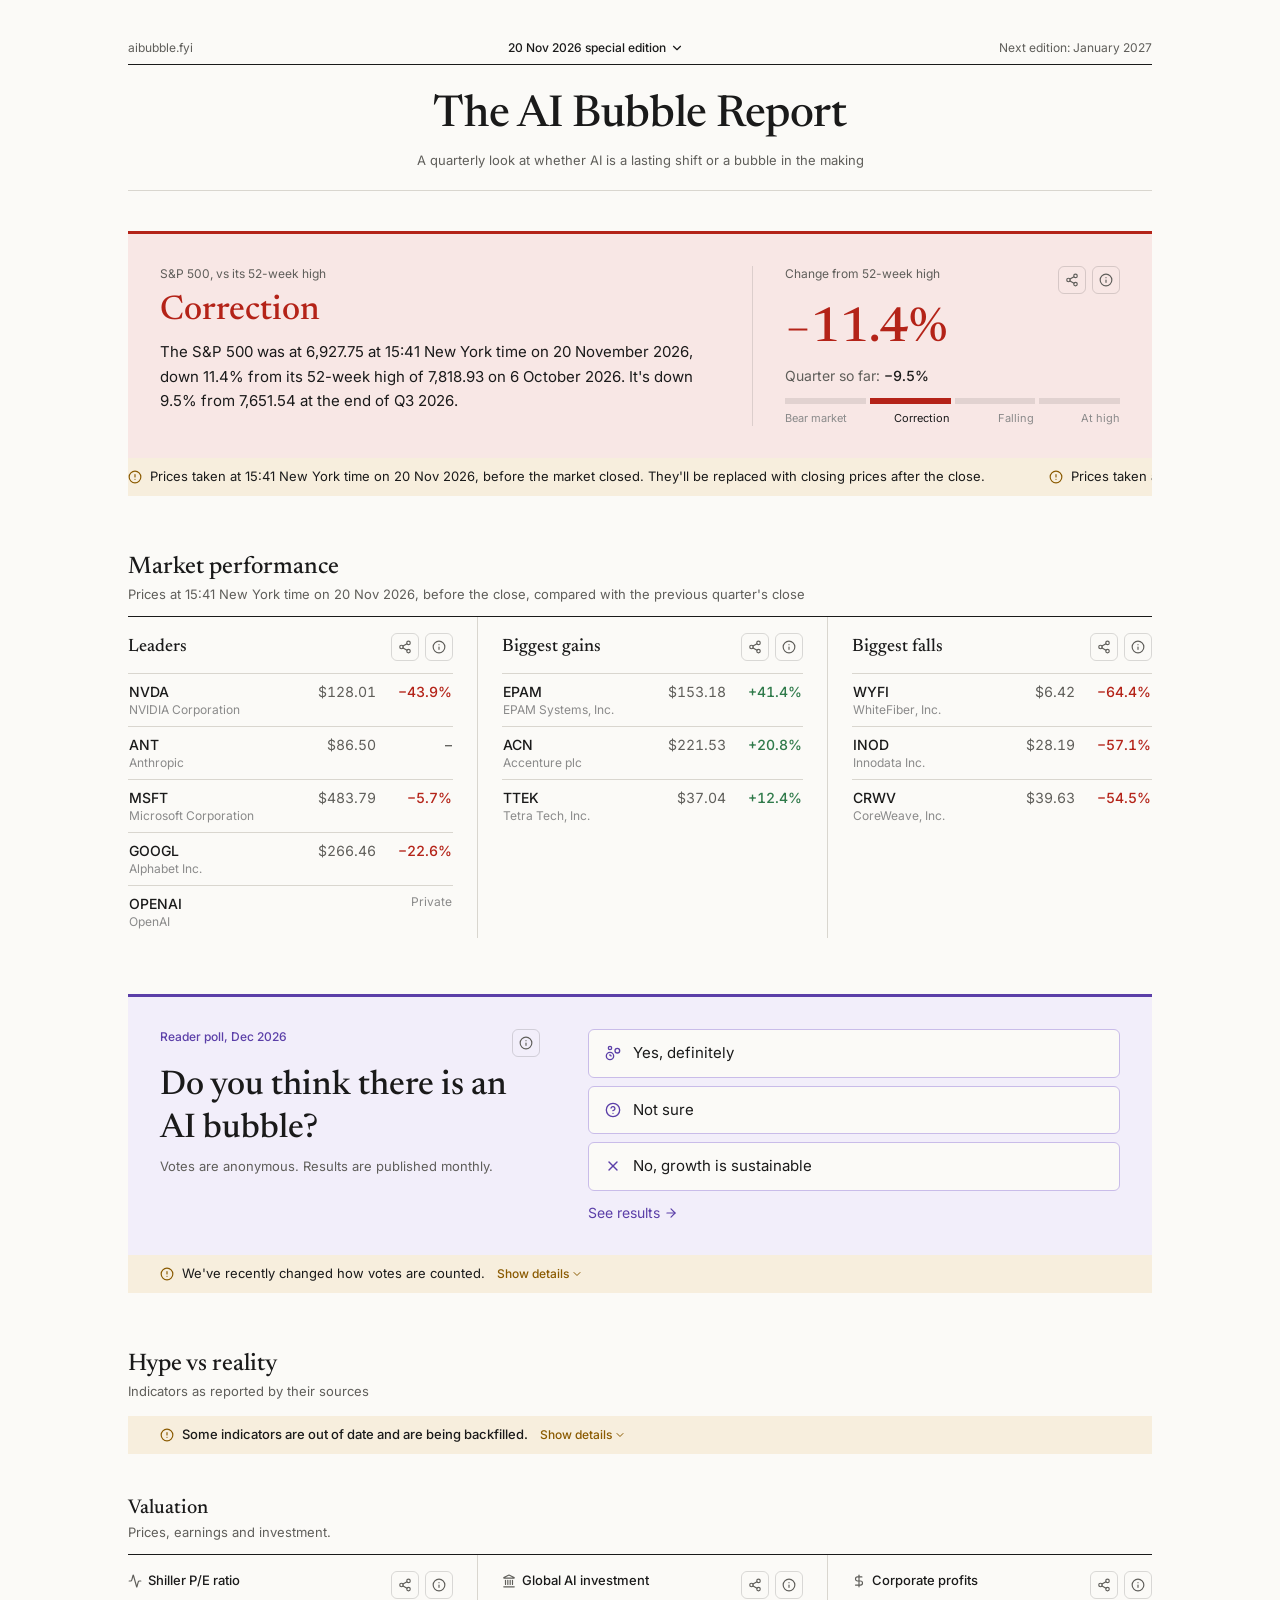
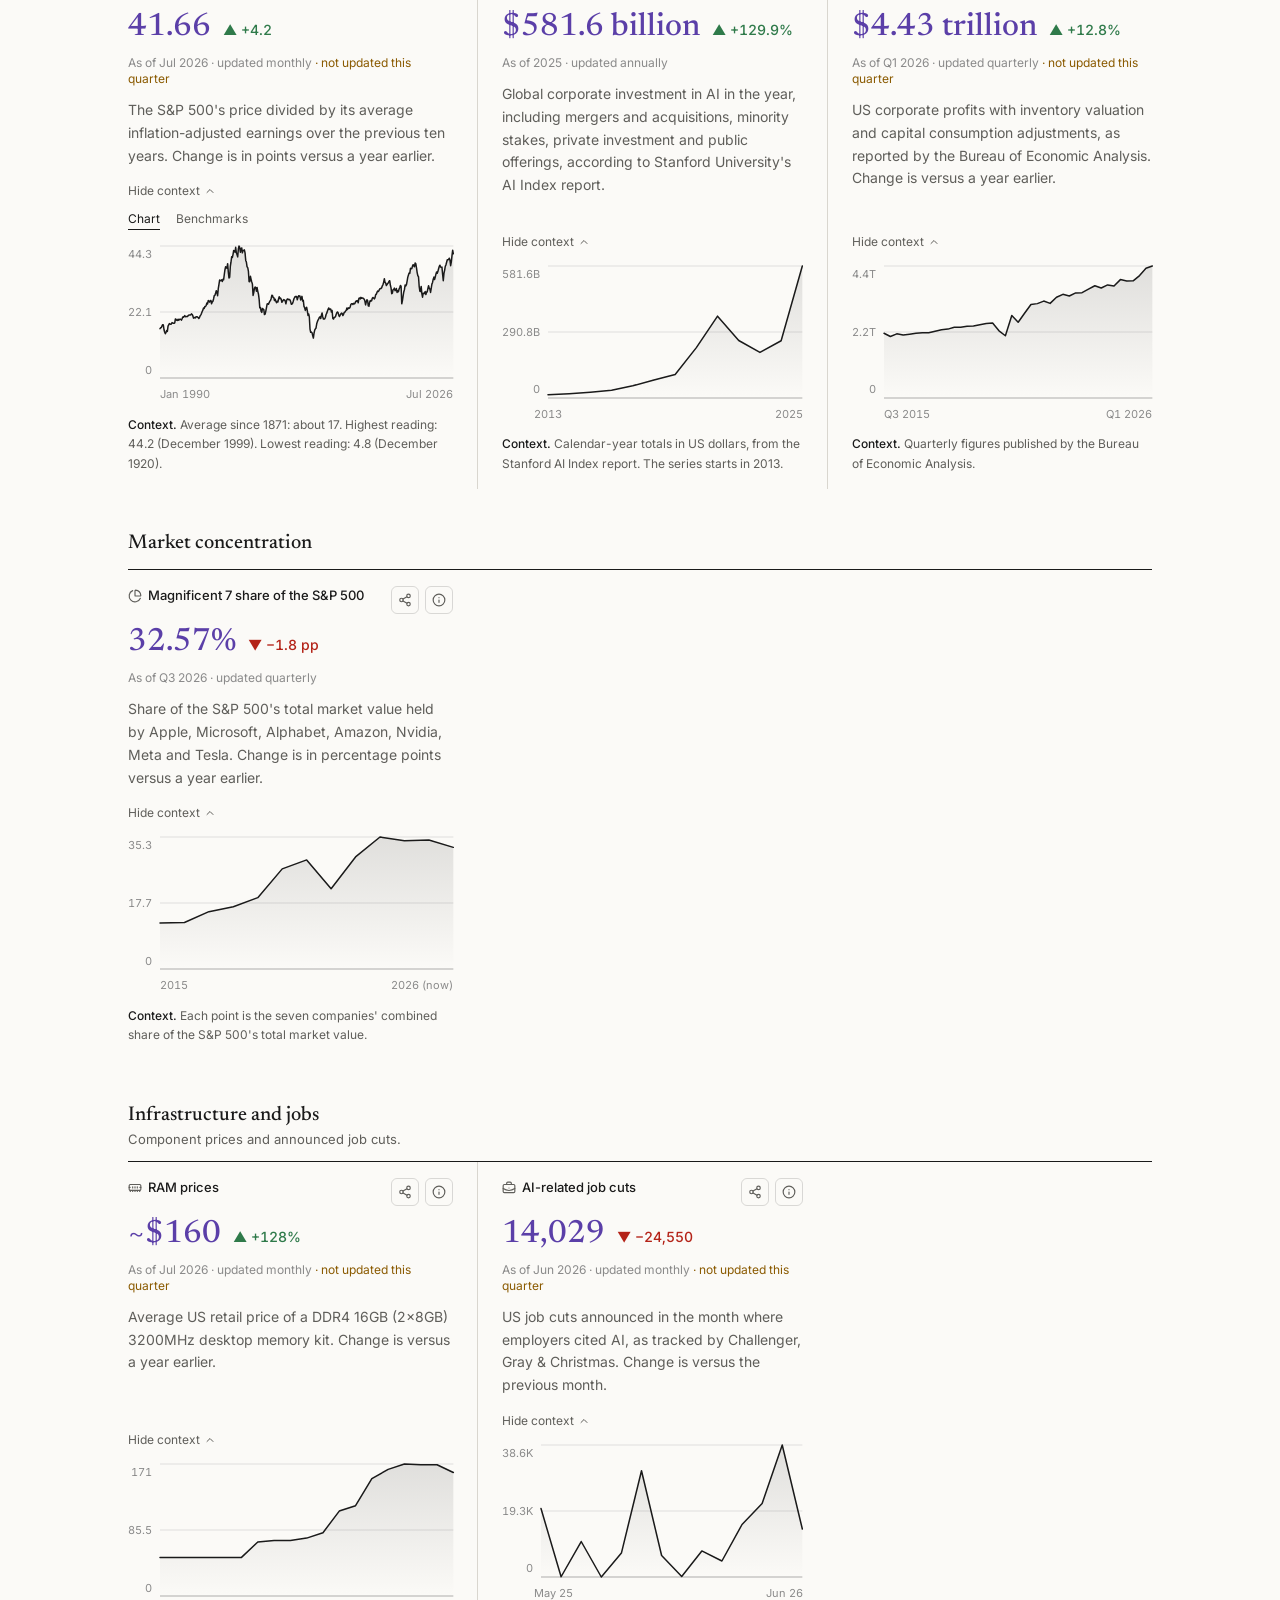
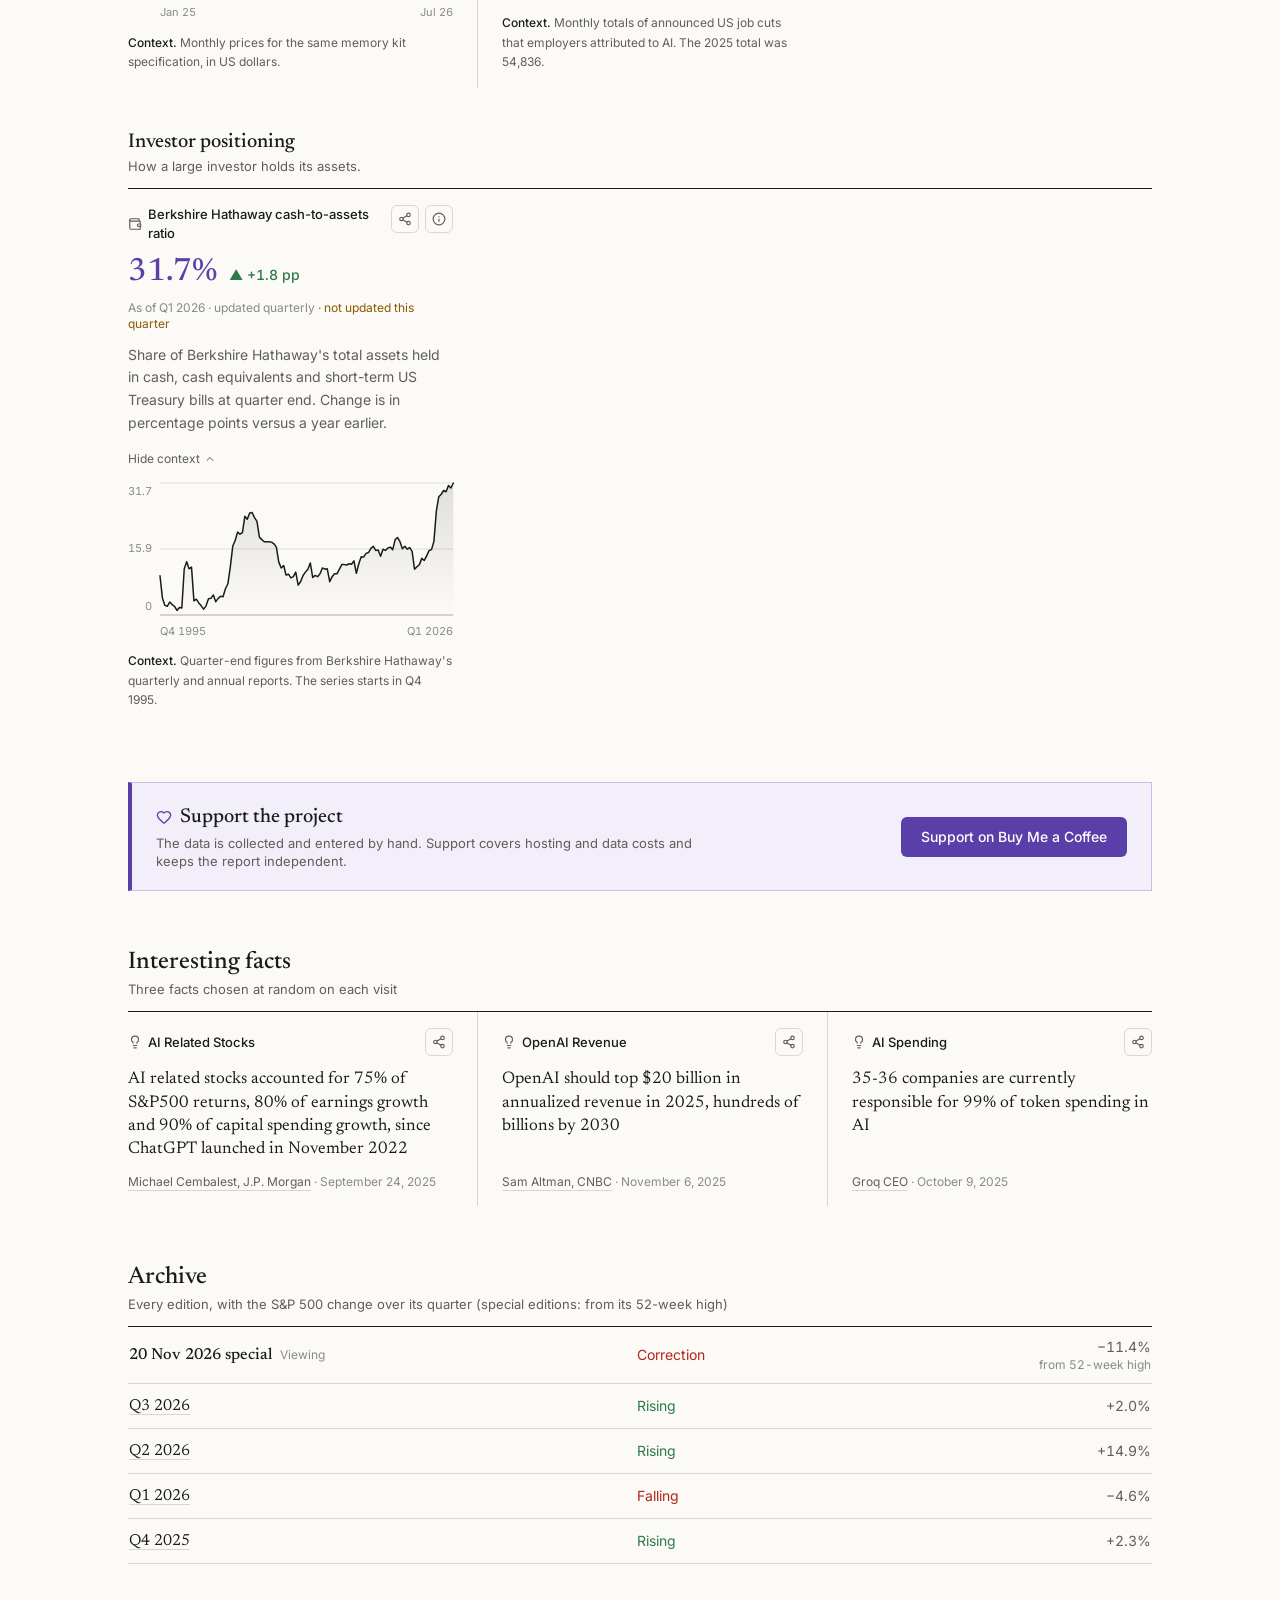
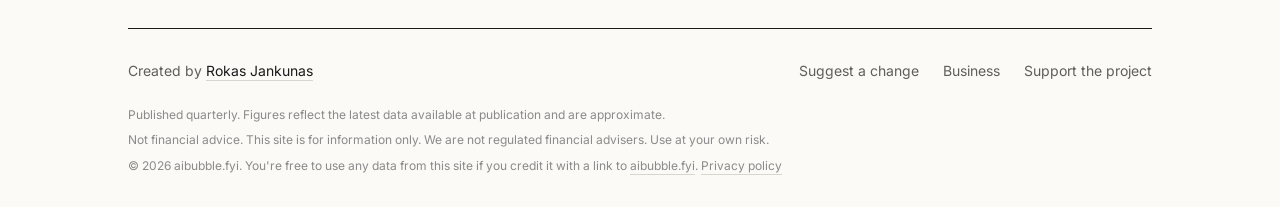
==== commit cc413f1a: "Deploy: keep floating bubbles behind content Co-Authored-By: Claude Opus 5.5 <noreply@anthropic.com>" ====
--- a/index.html
+++ b/index.html
@@ -15,8 +15,8 @@
   <!-- <script async src="https://pagead2.googlesyndication.com/pagead/js/adsbygoogle.js?client=ca-pub-3949128257213977" -->
   <!-- crossorigin="anonymous"></script> -->
   <script src="https://challenges.cloudflare.com/turnstile/v0/api.js" async defer></script>
-  <script type="module" crossorigin src="/assets/index-ClyyI3jn.js"></script>
-  <link rel="stylesheet" crossorigin href="/assets/index-B2lziCX0.css">
+  <script type="module" crossorigin src="/assets/index-BPCY2xZq.js"></script>
+  <link rel="stylesheet" crossorigin href="/assets/index-DM3XU7dy.css">
 </head>
 
 <body>
--- a/assets/index-DM3XU7dy.css
+++ b/assets/index-DM3XU7dy.css
@@ -0,0 +1 @@
+*,:before,:after{--tw-border-spacing-x: 0;--tw-border-spacing-y: 0;--tw-translate-x: 0;--tw-translate-y: 0;--tw-rotate: 0;--tw-skew-x: 0;--tw-skew-y: 0;--tw-scale-x: 1;--tw-scale-y: 1;--tw-pan-x: ;--tw-pan-y: ;--tw-pinch-zoom: ;--tw-scroll-snap-strictness: proximity;--tw-gradient-from-position: ;--tw-gradient-via-position: ;--tw-gradient-to-position: ;--tw-ordinal: ;--tw-slashed-zero: ;--tw-numeric-figure: ;--tw-numeric-spacing: ;--tw-numeric-fraction: ;--tw-ring-inset: ;--tw-ring-offset-width: 0px;--tw-ring-offset-color: #fff;--tw-ring-color: rgb(59 130 246 / .5);--tw-ring-offset-shadow: 0 0 #0000;--tw-ring-shadow: 0 0 #0000;--tw-shadow: 0 0 #0000;--tw-shadow-colored: 0 0 #0000;--tw-blur: ;--tw-brightness: ;--tw-contrast: ;--tw-grayscale: ;--tw-hue-rotate: ;--tw-invert: ;--tw-saturate: ;--tw-sepia: ;--tw-drop-shadow: ;--tw-backdrop-blur: ;--tw-backdrop-brightness: ;--tw-backdrop-contrast: ;--tw-backdrop-grayscale: ;--tw-backdrop-hue-rotate: ;--tw-backdrop-invert: ;--tw-backdrop-opacity: ;--tw-backdrop-saturate: ;--tw-backdrop-sepia: ;--tw-contain-size: ;--tw-contain-layout: ;--tw-contain-paint: ;--tw-contain-style: }::backdrop{--tw-border-spacing-x: 0;--tw-border-spacing-y: 0;--tw-translate-x: 0;--tw-translate-y: 0;--tw-rotate: 0;--tw-skew-x: 0;--tw-skew-y: 0;--tw-scale-x: 1;--tw-scale-y: 1;--tw-pan-x: ;--tw-pan-y: ;--tw-pinch-zoom: ;--tw-scroll-snap-strictness: proximity;--tw-gradient-from-position: ;--tw-gradient-via-position: ;--tw-gradient-to-position: ;--tw-ordinal: ;--tw-slashed-zero: ;--tw-numeric-figure: ;--tw-numeric-spacing: ;--tw-numeric-fraction: ;--tw-ring-inset: ;--tw-ring-offset-width: 0px;--tw-ring-offset-color: #fff;--tw-ring-color: rgb(59 130 246 / .5);--tw-ring-offset-shadow: 0 0 #0000;--tw-ring-shadow: 0 0 #0000;--tw-shadow: 0 0 #0000;--tw-shadow-colored: 0 0 #0000;--tw-blur: ;--tw-brightness: ;--tw-contrast: ;--tw-grayscale: ;--tw-hue-rotate: ;--tw-invert: ;--tw-saturate: ;--tw-sepia: ;--tw-drop-shadow: ;--tw-backdrop-blur: ;--tw-backdrop-brightness: ;--tw-backdrop-contrast: ;--tw-backdrop-grayscale: ;--tw-backdrop-hue-rotate: ;--tw-backdrop-invert: ;--tw-backdrop-opacity: ;--tw-backdrop-saturate: ;--tw-backdrop-sepia: ;--tw-contain-size: ;--tw-contain-layout: ;--tw-contain-paint: ;--tw-contain-style: }*,:before,:after{box-sizing:border-box;border-width:0;border-style:solid;border-color:#e5e7eb}:before,:after{--tw-content: ""}html,:host{line-height:1.5;-webkit-text-size-adjust:100%;-moz-tab-size:4;-o-tab-size:4;tab-size:4;font-family:Inter,ui-sans-serif,system-ui,sans-serif;font-feature-settings:normal;font-variation-settings:normal;-webkit-tap-highlight-color:transparent}body{margin:0;line-height:inherit}hr{height:0;color:inherit;border-top-width:1px}abbr:where([title]){-webkit-text-decoration:underline dotted;text-decoration:underline dotted}h1,h2,h3,h4,h5,h6{font-size:inherit;font-weight:inherit}a{color:inherit;text-decoration:inherit}b,strong{font-weight:bolder}code,kbd,samp,pre{font-family:ui-monospace,SFMono-Regular,Menlo,Monaco,Consolas,Liberation Mono,Courier New,monospace;font-feature-settings:normal;font-variation-settings:normal;font-size:1em}small{font-size:80%}sub,sup{font-size:75%;line-height:0;position:relative;vertical-align:baseline}sub{bottom:-.25em}sup{top:-.5em}table{text-indent:0;border-color:inherit;border-collapse:collapse}button,input,optgroup,select,textarea{font-family:inherit;font-feature-settings:inherit;font-variation-settings:inherit;font-size:100%;font-weight:inherit;line-height:inherit;letter-spacing:inherit;color:inherit;margin:0;padding:0}button,select{text-transform:none}button,input:where([type=button]),input:where([type=reset]),input:where([type=submit]){-webkit-appearance:button;background-color:transparent;background-image:none}:-moz-focusring{outline:auto}:-moz-ui-invalid{box-shadow:none}progress{vertical-align:baseline}::-webkit-inner-spin-button,::-webkit-outer-spin-button{height:auto}[type=search]{-webkit-appearance:textfield;outline-offset:-2px}::-webkit-search-decoration{-webkit-appearance:none}::-webkit-file-upload-button{-webkit-appearance:button;font:inherit}summary{display:list-item}blockquote,dl,dd,h1,h2,h3,h4,h5,h6,hr,figure,p,pre{margin:0}fieldset{margin:0;padding:0}legend{padding:0}ol,ul,menu{list-style:none;margin:0;padding:0}dialog{padding:0}textarea{resize:vertical}input::-moz-placeholder,textarea::-moz-placeholder{opacity:1;color:#9ca3af}input::placeholder,textarea::placeholder{opacity:1;color:#9ca3af}button,[role=button]{cursor:pointer}:disabled{cursor:default}img,svg,video,canvas,audio,iframe,embed,object{display:block;vertical-align:middle}img,video{max-width:100%;height:auto}[hidden]:where(:not([hidden=until-found])){display:none}:root{--paper: #fbfaf7;--ink: #1a1a1a;--ink-secondary: #5f5e5a;--ink-muted: #8a8a8a;--rule: #d9d6cf;--wash: #efece5;--up: #2f7a4a;--down: #b42318;--notice: #8a5a00;--up-wash: #eaf2ec;--down-wash: #f8e7e5;--notice-wash: #f7eedd;--brand: #5b3fa8;--brand-strong: #4a3290;--brand-soft: #c9bce9;--brand-wash: #f2eefa;--background: 0 0% 100%;--foreground: 222.2 84% 4.9%;--card: 0 0% 100%;--card-foreground: 222.2 84% 4.9%;--popover: 0 0% 100%;--popover-foreground: 222.2 84% 4.9%;--primary: 222.2 47.4% 11.2%;--primary-foreground: 210 40% 98%;--secondary: 210 40% 96.1%;--secondary-foreground: 222.2 47.4% 11.2%;--muted: 210 40% 96.1%;--muted-foreground: 215.4 16.3% 46.9%;--accent: 210 40% 96.1%;--accent-foreground: 222.2 47.4% 11.2%;--destructive: 0 84.2% 60.2%;--destructive-foreground: 210 40% 98%;--border: 214.3 31.8% 91.4%;--input: 214.3 31.8% 91.4%;--ring: 222.2 84% 4.9%;--radius: .5rem}.dark{--background: 222.2 84% 4.9%;--foreground: 210 40% 98%;--card: 222.2 84% 4.9%;--card-foreground: 210 40% 98%;--popover: 222.2 84% 4.9%;--popover-foreground: 210 40% 98%;--primary: 210 40% 98%;--primary-foreground: 222.2 47.4% 11.2%;--secondary: 217.2 32.6% 17.5%;--secondary-foreground: 210 40% 98%;--muted: 217.2 32.6% 17.5%;--muted-foreground: 215 20.2% 65.1%;--accent: 217.2 32.6% 17.5%;--accent-foreground: 210 40% 98%;--destructive: 0 62.8% 30.6%;--destructive-foreground: 210 40% 98%;--border: 217.2 32.6% 17.5%;--input: 217.2 32.6% 17.5%;--ring: 212.7 26.8% 83.9%}*{border-color:var(--border)}body{background-color:var(--paper);font-family:Inter,ui-sans-serif,system-ui,sans-serif;color:var(--ink);-webkit-font-smoothing:antialiased;-moz-osx-font-smoothing:grayscale}.container{width:100%;margin-right:auto;margin-left:auto;padding-right:2rem;padding-left:2rem}@media(min-width:1400px){.container{max-width:1400px}}.section-title{font-family:Newsreader,ui-serif,Georgia,serif;font-size:1.5rem;line-height:2rem;font-weight:500;line-height:1.25;color:var(--ink)}.caption{font-size:13px;line-height:1.375;color:var(--ink-secondary)}.label{font-size:.75rem;line-height:1rem;color:var(--ink-secondary)}.figure{font-family:Newsreader,ui-serif,Georgia,serif;font-weight:500;--tw-numeric-spacing: tabular-nums;font-variant-numeric:var(--tw-ordinal) var(--tw-slashed-zero) var(--tw-numeric-figure) var(--tw-numeric-spacing) var(--tw-numeric-fraction);color:var(--ink)}.rule-top{border-top-width:1px;border-color:var(--ink)}.icon-button{display:inline-flex;height:1.75rem;width:1.75rem;flex-shrink:0;align-items:center;justify-content:center;border-radius:calc(var(--radius) - 2px);border-width:1px;border-color:#1a1a1a26;background-color:transparent;color:var(--ink-secondary);transition-property:color,background-color,border-color,text-decoration-color,fill,stroke;transition-timing-function:cubic-bezier(.4,0,.2,1);transition-duration:.15s}.icon-button:hover{border-color:var(--ink);color:var(--ink)}.above-bubbles{position:relative;z-index:20;background-color:var(--paper)}.report-blocks>*{position:relative;z-index:20}:where(.report-blocks>*){background-color:var(--paper)}.text-link{text-decoration-line:underline;text-decoration-color:var(--rule);text-underline-offset:4px;transition-property:color,background-color,border-color,text-decoration-color,fill,stroke;transition-timing-function:cubic-bezier(.4,0,.2,1);transition-duration:.15s}.text-link:hover{text-decoration-color:var(--ink)}.pointer-events-none{pointer-events:none}.pointer-events-auto{pointer-events:auto}.visible{visibility:visible}.fixed{position:fixed}.absolute{position:absolute}.relative{position:relative}.inset-0{inset:0}.inset-y-0{top:0;bottom:0}.-top-1{top:-.25rem}.left-0{left:0}.left-2{left:.5rem}.left-\[15\%\]{left:15%}.right-0{right:0}.right-5{right:1.25rem}.top-0{top:0}.top-12{top:3rem}.top-5{top:1.25rem}.top-\[15\%\]{top:15%}.z-10{z-index:10}.z-20{z-index:20}.z-50{z-index:50}.z-\[100\]{z-index:100}.m-0{margin:0}.-mx-1{margin-left:-.25rem;margin-right:-.25rem}.mx-auto{margin-left:auto;margin-right:auto}.my-1{margin-top:.25rem;margin-bottom:.25rem}.-mt-4{margin-top:-1rem}.mb-10{margin-bottom:2.5rem}.mb-2{margin-bottom:.5rem}.mb-3{margin-bottom:.75rem}.mb-8{margin-bottom:2rem}.ml-2{margin-left:.5rem}.ml-auto{margin-left:auto}.mr-2{margin-right:.5rem}.mt-0\.5{margin-top:.125rem}.mt-1\.5{margin-top:.375rem}.mt-12{margin-top:3rem}.mt-2{margin-top:.5rem}.mt-3{margin-top:.75rem}.mt-4{margin-top:1rem}.mt-auto{margin-top:auto}.block{display:block}.flex{display:flex}.inline-flex{display:inline-flex}.table{display:table}.grid{display:grid}.hidden{display:none}.h-0{height:0px}.h-1\.5{height:.375rem}.h-10{height:2.5rem}.h-11{height:2.75rem}.h-2{height:.5rem}.h-2\.5{height:.625rem}.h-3{height:.75rem}.h-3\.5{height:.875rem}.h-4{height:1rem}.h-5{height:1.25rem}.h-9{height:2.25rem}.h-\[25\%\]{height:25%}.h-full{height:100%}.h-px{height:1px}.max-h-\[85vh\]{max-height:85vh}.min-h-\[140px\]{min-height:140px}.min-h-screen{min-height:100vh}.w-0{width:0px}.w-10{width:2.5rem}.w-2{width:.5rem}.w-2\.5{width:.625rem}.w-3{width:.75rem}.w-3\.5{width:.875rem}.w-4{width:1rem}.w-44{width:11rem}.w-5{width:1.25rem}.w-\[25\%\]{width:25%}.w-\[4\.75rem\]{width:4.75rem}.w-\[6\.25rem\]{width:6.25rem}.w-fit{width:-moz-fit-content;width:fit-content}.w-full{width:100%}.w-max{width:-moz-max-content;width:max-content}.w-px{width:1px}.min-w-\[10rem\]{min-width:10rem}.min-w-\[12rem\]{min-width:12rem}.min-w-\[32px\]{min-width:32px}.min-w-\[8rem\]{min-width:8rem}.max-w-3xl{max-width:48rem}.max-w-5xl{max-width:64rem}.max-w-md{max-width:28rem}.max-w-xl{max-width:36rem}.flex-1{flex:1 1 0%}.shrink-0{flex-shrink:0}.table-fixed{table-layout:fixed}.-translate-x-1\/2{--tw-translate-x: -50%;transform:translate(var(--tw-translate-x),var(--tw-translate-y)) rotate(var(--tw-rotate)) skew(var(--tw-skew-x)) skewY(var(--tw-skew-y)) scaleX(var(--tw-scale-x)) scaleY(var(--tw-scale-y))}.-translate-y-1\/2{--tw-translate-y: -50%;transform:translate(var(--tw-translate-x),var(--tw-translate-y)) rotate(var(--tw-rotate)) skew(var(--tw-skew-x)) skewY(var(--tw-skew-y)) scaleX(var(--tw-scale-x)) scaleY(var(--tw-scale-y))}.rotate-180{--tw-rotate: 180deg;transform:translate(var(--tw-translate-x),var(--tw-translate-y)) rotate(var(--tw-rotate)) skew(var(--tw-skew-x)) skewY(var(--tw-skew-y)) scaleX(var(--tw-scale-x)) scaleY(var(--tw-scale-y))}.transform{transform:translate(var(--tw-translate-x),var(--tw-translate-y)) rotate(var(--tw-rotate)) skew(var(--tw-skew-x)) skewY(var(--tw-skew-y)) scaleX(var(--tw-scale-x)) scaleY(var(--tw-scale-y))}@keyframes spin{to{transform:rotate(360deg)}}.animate-spin{animation:spin 1s linear infinite}.cursor-crosshair{cursor:crosshair}.cursor-default{cursor:default}.cursor-pointer{cursor:pointer}.select-none{-webkit-user-select:none;-moz-user-select:none;user-select:none}.resize{resize:both}.grid-cols-1{grid-template-columns:repeat(1,minmax(0,1fr))}.flex-col{flex-direction:column}.flex-wrap{flex-wrap:wrap}.items-start{align-items:flex-start}.items-end{align-items:flex-end}.items-center{align-items:center}.items-baseline{align-items:baseline}.items-stretch{align-items:stretch}.justify-center{justify-content:center}.justify-between{justify-content:space-between}.gap-0\.5{gap:.125rem}.gap-1{gap:.25rem}.gap-1\.5{gap:.375rem}.gap-2{gap:.5rem}.gap-3{gap:.75rem}.gap-4{gap:1rem}.gap-6{gap:1.5rem}.gap-8{gap:2rem}.gap-x-3{-moz-column-gap:.75rem;column-gap:.75rem}.gap-x-6{-moz-column-gap:1.5rem;column-gap:1.5rem}.gap-y-1{row-gap:.25rem}.space-y-1>:not([hidden])~:not([hidden]){--tw-space-y-reverse: 0;margin-top:calc(.25rem * calc(1 - var(--tw-space-y-reverse)));margin-bottom:calc(.25rem * var(--tw-space-y-reverse))}.space-y-1\.5>:not([hidden])~:not([hidden]){--tw-space-y-reverse: 0;margin-top:calc(.375rem * calc(1 - var(--tw-space-y-reverse)));margin-bottom:calc(.375rem * var(--tw-space-y-reverse))}.space-y-10>:not([hidden])~:not([hidden]){--tw-space-y-reverse: 0;margin-top:calc(2.5rem * calc(1 - var(--tw-space-y-reverse)));margin-bottom:calc(2.5rem * var(--tw-space-y-reverse))}.space-y-14>:not([hidden])~:not([hidden]){--tw-space-y-reverse: 0;margin-top:calc(3.5rem * calc(1 - var(--tw-space-y-reverse)));margin-bottom:calc(3.5rem * var(--tw-space-y-reverse))}.space-y-2>:not([hidden])~:not([hidden]){--tw-space-y-reverse: 0;margin-top:calc(.5rem * calc(1 - var(--tw-space-y-reverse)));margin-bottom:calc(.5rem * var(--tw-space-y-reverse))}.space-y-3>:not([hidden])~:not([hidden]){--tw-space-y-reverse: 0;margin-top:calc(.75rem * calc(1 - var(--tw-space-y-reverse)));margin-bottom:calc(.75rem * var(--tw-space-y-reverse))}.space-y-4>:not([hidden])~:not([hidden]){--tw-space-y-reverse: 0;margin-top:calc(1rem * calc(1 - var(--tw-space-y-reverse)));margin-bottom:calc(1rem * var(--tw-space-y-reverse))}.space-y-5>:not([hidden])~:not([hidden]){--tw-space-y-reverse: 0;margin-top:calc(1.25rem * calc(1 - var(--tw-space-y-reverse)));margin-bottom:calc(1.25rem * var(--tw-space-y-reverse))}.space-y-6>:not([hidden])~:not([hidden]){--tw-space-y-reverse: 0;margin-top:calc(1.5rem * calc(1 - var(--tw-space-y-reverse)));margin-bottom:calc(1.5rem * var(--tw-space-y-reverse))}.self-start{align-self:flex-start}.self-end{align-self:flex-end}.overflow-hidden{overflow:hidden}.overflow-visible{overflow:visible}.overflow-y-auto{overflow-y:auto}.overflow-x-hidden{overflow-x:hidden}.truncate{overflow:hidden;text-overflow:ellipsis;white-space:nowrap}.whitespace-nowrap{white-space:nowrap}.break-words{overflow-wrap:break-word}.break-all{word-break:break-all}.rounded{border-radius:.25rem}.rounded-full{border-radius:9999px}.rounded-lg{border-radius:var(--radius)}.rounded-md{border-radius:calc(var(--radius) - 2px)}.rounded-sm{border-radius:calc(var(--radius) - 4px)}.border{border-width:1px}.border-2{border-width:2px}.border-b{border-bottom-width:1px}.border-b-\[4px\]{border-bottom-width:4px}.border-l-4,.border-l-\[4px\]{border-left-width:4px}.border-r-\[4px\]{border-right-width:4px}.border-t{border-top-width:1px}.border-t-\[3px\]{border-top-width:3px}.border-t-\[4px\]{border-top-width:4px}.border-brand{border-color:var(--brand)}.border-brand-soft{border-color:var(--brand-soft)}.border-down{border-color:var(--down)}.border-indigo-100{--tw-border-opacity: 1;border-color:rgb(224 231 255 / var(--tw-border-opacity, 1))}.border-ink{border-color:var(--ink)}.border-input{border-color:var(--input)}.border-neutral-100{--tw-border-opacity: 1;border-color:rgb(245 245 245 / var(--tw-border-opacity, 1))}.border-neutral-200\/60{border-color:#e5e5e599}.border-rule{border-color:var(--rule)}.border-transparent{border-color:transparent}.border-up{border-color:var(--up)}.border-b-ink{border-bottom-color:var(--ink)}.border-l-brand{border-left-color:var(--brand)}.border-l-transparent{border-left-color:transparent}.border-r-transparent{border-right-color:transparent}.border-t-ink{border-top-color:var(--ink)}.bg-\[rgba\(26\,26\,26\,0\.1\)\]{background-color:#1a1a1a1a}.bg-\[rgba\(26\,26\,26\,0\.4\)\]{background-color:#1a1a1a66}.bg-background{background-color:var(--background)}.bg-blue-400\/5{background-color:#60a5fa0d}.bg-brand{background-color:var(--brand)}.bg-brand-soft{background-color:var(--brand-soft)}.bg-brand-wash{background-color:var(--brand-wash)}.bg-card{background-color:var(--card)}.bg-destructive{background-color:var(--destructive)}.bg-down{background-color:var(--down)}.bg-down-wash{background-color:var(--down-wash)}.bg-emerald-100{--tw-bg-opacity: 1;background-color:rgb(209 250 229 / var(--tw-bg-opacity, 1))}.bg-indigo-100{--tw-bg-opacity: 1;background-color:rgb(224 231 255 / var(--tw-bg-opacity, 1))}.bg-indigo-600{--tw-bg-opacity: 1;background-color:rgb(79 70 229 / var(--tw-bg-opacity, 1))}.bg-ink{background-color:var(--ink)}.bg-ink-secondary{background-color:var(--ink-secondary)}.bg-notice-wash{background-color:var(--notice-wash)}.bg-paper{background-color:var(--paper)}.bg-primary{background-color:var(--primary)}.bg-rule{background-color:var(--rule)}.bg-secondary{background-color:var(--secondary)}.bg-sky-100{--tw-bg-opacity: 1;background-color:rgb(224 242 254 / var(--tw-bg-opacity, 1))}.bg-transparent{background-color:transparent}.bg-up{background-color:var(--up)}.bg-up-wash{background-color:var(--up-wash)}.bg-wash{background-color:var(--wash)}.bg-white\/40{background-color:#fff6}.bg-white\/50{background-color:#ffffff80}.bg-gradient-to-br{background-image:linear-gradient(to bottom right,var(--tw-gradient-stops))}.from-indigo-50{--tw-gradient-from: #eef2ff var(--tw-gradient-from-position);--tw-gradient-to: rgb(238 242 255 / 0) var(--tw-gradient-to-position);--tw-gradient-stops: var(--tw-gradient-from), var(--tw-gradient-to)}.to-purple-50{--tw-gradient-to: #faf5ff var(--tw-gradient-to-position)}.fill-current{fill:currentColor}.p-1{padding:.25rem}.p-1\.5{padding:.375rem}.p-2{padding:.5rem}.p-4{padding:1rem}.p-6{padding:1.5rem}.px-0{padding-left:0;padding-right:0}.px-2{padding-left:.5rem;padding-right:.5rem}.px-2\.5{padding-left:.625rem;padding-right:.625rem}.px-3{padding-left:.75rem;padding-right:.75rem}.px-4{padding-left:1rem;padding-right:1rem}.px-5{padding-left:1.25rem;padding-right:1.25rem}.px-6{padding-left:1.5rem;padding-right:1.5rem}.px-8{padding-left:2rem;padding-right:2rem}.py-1{padding-top:.25rem;padding-bottom:.25rem}.py-1\.5{padding-top:.375rem;padding-bottom:.375rem}.py-2{padding-top:.5rem;padding-bottom:.5rem}.py-2\.5{padding-top:.625rem;padding-bottom:.625rem}.py-24{padding-top:6rem;padding-bottom:6rem}.py-3{padding-top:.75rem;padding-bottom:.75rem}.py-4{padding-top:1rem;padding-bottom:1rem}.py-5{padding-top:1.25rem;padding-bottom:1.25rem}.py-6{padding-top:1.5rem;padding-bottom:1.5rem}.py-8{padding-top:2rem;padding-bottom:2rem}.pb-0\.5{padding-bottom:.125rem}.pb-16{padding-bottom:4rem}.pb-2{padding-bottom:.5rem}.pb-4{padding-bottom:1rem}.pb-5{padding-bottom:1.25rem}.pb-6{padding-bottom:1.5rem}.pl-1{padding-left:.25rem}.pl-2{padding-left:.5rem}.pl-4{padding-left:1rem}.pl-8{padding-left:2rem}.pr-10{padding-right:2.5rem}.pr-16{padding-right:4rem}.pr-2{padding-right:.5rem}.pr-4{padding-right:1rem}.pt-0{padding-top:0}.pt-1{padding-top:.25rem}.pt-10{padding-top:2.5rem}.pt-3{padding-top:.75rem}.pt-4{padding-top:1rem}.pt-6{padding-top:1.5rem}.text-left{text-align:left}.text-center{text-align:center}.text-right{text-align:right}.align-top{vertical-align:top}.font-sans{font-family:Inter,ui-sans-serif,system-ui,sans-serif}.font-serif{font-family:Newsreader,ui-serif,Georgia,serif}.text-2xl{font-size:1.5rem;line-height:2rem}.text-3xl{font-size:1.875rem;line-height:2.25rem}.text-4xl{font-size:2.25rem;line-height:2.5rem}.text-5xl{font-size:3rem;line-height:1}.text-\[11px\]{font-size:11px}.text-\[13px\]{font-size:13px}.text-\[15px\]{font-size:15px}.text-\[17px\]{font-size:17px}.text-\[32px\]{font-size:32px}.text-base{font-size:1rem;line-height:1.5rem}.text-lg{font-size:1.125rem;line-height:1.75rem}.text-sm{font-size:.875rem;line-height:1.25rem}.text-xl{font-size:1.25rem;line-height:1.75rem}.text-xs{font-size:.75rem;line-height:1rem}.font-medium{font-weight:500}.font-semibold{font-weight:600}.uppercase{text-transform:uppercase}.tabular-nums{--tw-numeric-spacing: tabular-nums;font-variant-numeric:var(--tw-ordinal) var(--tw-slashed-zero) var(--tw-numeric-figure) var(--tw-numeric-spacing) var(--tw-numeric-fraction)}.leading-none{line-height:1}.leading-relaxed{line-height:1.625}.leading-snug{line-height:1.375}.leading-tight{line-height:1.25}.tracking-\[-0\.01em\]{letter-spacing:-.01em}.tracking-tight{letter-spacing:-.025em}.tracking-widest{letter-spacing:.1em}.text-brand{color:var(--brand)}.text-card-foreground{color:var(--card-foreground)}.text-destructive-foreground{color:var(--destructive-foreground)}.text-down{color:var(--down)}.text-emerald-600{--tw-text-opacity: 1;color:rgb(5 150 105 / var(--tw-text-opacity, 1))}.text-indigo-600{--tw-text-opacity: 1;color:rgb(79 70 229 / var(--tw-text-opacity, 1))}.text-ink{color:var(--ink)}.text-ink-muted{color:var(--ink-muted)}.text-ink-secondary{color:var(--ink-secondary)}.text-muted-foreground{color:var(--muted-foreground)}.text-neutral-500{--tw-text-opacity: 1;color:rgb(115 115 115 / var(--tw-text-opacity, 1))}.text-neutral-950{--tw-text-opacity: 1;color:rgb(10 10 10 / var(--tw-text-opacity, 1))}.text-notice{color:var(--notice)}.text-paper{color:var(--paper)}.text-primary{color:var(--primary)}.text-primary-foreground{color:var(--primary-foreground)}.text-rule{color:var(--rule)}.text-secondary-foreground{color:var(--secondary-foreground)}.text-sky-600{--tw-text-opacity: 1;color:rgb(2 132 199 / var(--tw-text-opacity, 1))}.text-slate-400{--tw-text-opacity: 1;color:rgb(148 163 184 / var(--tw-text-opacity, 1))}.text-slate-600{--tw-text-opacity: 1;color:rgb(71 85 105 / var(--tw-text-opacity, 1))}.text-slate-700{--tw-text-opacity: 1;color:rgb(51 65 85 / var(--tw-text-opacity, 1))}.text-up{color:var(--up)}.text-white{--tw-text-opacity: 1;color:rgb(255 255 255 / var(--tw-text-opacity, 1))}.no-underline{text-decoration-line:none}.decoration-rule{text-decoration-color:var(--rule)}.underline-offset-4{text-underline-offset:4px}.antialiased{-webkit-font-smoothing:antialiased;-moz-osx-font-smoothing:grayscale}.opacity-0{opacity:0}.opacity-60{opacity:.6}.shadow-lg{--tw-shadow: 0 10px 15px -3px rgb(0 0 0 / .1), 0 4px 6px -4px rgb(0 0 0 / .1);--tw-shadow-colored: 0 10px 15px -3px var(--tw-shadow-color), 0 4px 6px -4px var(--tw-shadow-color);box-shadow:var(--tw-ring-offset-shadow, 0 0 #0000),var(--tw-ring-shadow, 0 0 #0000),var(--tw-shadow)}.shadow-none{--tw-shadow: 0 0 #0000;--tw-shadow-colored: 0 0 #0000;box-shadow:var(--tw-ring-offset-shadow, 0 0 #0000),var(--tw-ring-shadow, 0 0 #0000),var(--tw-shadow)}.shadow-sm{--tw-shadow: 0 1px 2px 0 rgb(0 0 0 / .05);--tw-shadow-colored: 0 1px 2px 0 var(--tw-shadow-color);box-shadow:var(--tw-ring-offset-shadow, 0 0 #0000),var(--tw-ring-shadow, 0 0 #0000),var(--tw-shadow)}.outline-none{outline:2px solid transparent;outline-offset:2px}.outline{outline-style:solid}.ring-offset-background{--tw-ring-offset-color: var(--background)}.blur{--tw-blur: blur(8px);filter:var(--tw-blur) var(--tw-brightness) var(--tw-contrast) var(--tw-grayscale) var(--tw-hue-rotate) var(--tw-invert) var(--tw-saturate) var(--tw-sepia) var(--tw-drop-shadow)}.blur-\[1px\]{--tw-blur: blur(1px);filter:var(--tw-blur) var(--tw-brightness) var(--tw-contrast) var(--tw-grayscale) var(--tw-hue-rotate) var(--tw-invert) var(--tw-saturate) var(--tw-sepia) var(--tw-drop-shadow)}.filter{filter:var(--tw-blur) var(--tw-brightness) var(--tw-contrast) var(--tw-grayscale) var(--tw-hue-rotate) var(--tw-invert) var(--tw-saturate) var(--tw-sepia) var(--tw-drop-shadow)}.backdrop-blur-sm{--tw-backdrop-blur: blur(4px);-webkit-backdrop-filter:var(--tw-backdrop-blur) var(--tw-backdrop-brightness) var(--tw-backdrop-contrast) var(--tw-backdrop-grayscale) var(--tw-backdrop-hue-rotate) var(--tw-backdrop-invert) var(--tw-backdrop-opacity) var(--tw-backdrop-saturate) var(--tw-backdrop-sepia);backdrop-filter:var(--tw-backdrop-blur) var(--tw-backdrop-brightness) var(--tw-backdrop-contrast) var(--tw-backdrop-grayscale) var(--tw-backdrop-hue-rotate) var(--tw-backdrop-invert) var(--tw-backdrop-opacity) var(--tw-backdrop-saturate) var(--tw-backdrop-sepia)}.transition{transition-property:color,background-color,border-color,text-decoration-color,fill,stroke,opacity,box-shadow,transform,filter,backdrop-filter;transition-timing-function:cubic-bezier(.4,0,.2,1);transition-duration:.15s}.transition-all{transition-property:all;transition-timing-function:cubic-bezier(.4,0,.2,1);transition-duration:.15s}.transition-colors{transition-property:color,background-color,border-color,text-decoration-color,fill,stroke;transition-timing-function:cubic-bezier(.4,0,.2,1);transition-duration:.15s}.transition-transform{transition-property:transform;transition-timing-function:cubic-bezier(.4,0,.2,1);transition-duration:.15s}.duration-300{transition-duration:.3s}.duration-500{transition-duration:.5s}.duration-75{transition-duration:75ms}.ease-out{transition-timing-function:cubic-bezier(0,0,.2,1)}@keyframes enter{0%{opacity:var(--tw-enter-opacity, 1);transform:translate3d(var(--tw-enter-translate-x, 0),var(--tw-enter-translate-y, 0),0) scale3d(var(--tw-enter-scale, 1),var(--tw-enter-scale, 1),var(--tw-enter-scale, 1)) rotate(var(--tw-enter-rotate, 0))}}@keyframes exit{to{opacity:var(--tw-exit-opacity, 1);transform:translate3d(var(--tw-exit-translate-x, 0),var(--tw-exit-translate-y, 0),0) scale3d(var(--tw-exit-scale, 1),var(--tw-exit-scale, 1),var(--tw-exit-scale, 1)) rotate(var(--tw-exit-rotate, 0))}}.duration-300{animation-duration:.3s}.duration-500{animation-duration:.5s}.duration-75{animation-duration:75ms}.ease-out{animation-timing-function:cubic-bezier(0,0,.2,1)}.running{animation-play-state:running}@keyframes float-up{0%{transform:translateY(0) translate(0);opacity:0}10%{opacity:var(--bubble-opacity, .2)}90%{opacity:var(--bubble-opacity, .2)}to{transform:translateY(-120vh) translate(var(--bubble-sway, 20px));opacity:0}}@keyframes notice-ticker-scroll{0%{transform:translate(0)}to{transform:translate(-50%)}}.notice-ticker-track{animation:notice-ticker-scroll 60s linear infinite}.notice-ticker:hover .notice-ticker-track{animation-play-state:paused}@media(prefers-reduced-motion:reduce){.notice-ticker-track{animation:none;padding-left:1.25rem}}.\[\&_a\]\:text-link a{text-decoration-line:underline;text-decoration-color:var(--rule);text-underline-offset:4px;transition-property:color,background-color,border-color,text-decoration-color,fill,stroke;transition-timing-function:cubic-bezier(.4,0,.2,1);transition-duration:.15s}.\[\&_a\]\:text-link a:hover{text-decoration-color:var(--ink)}.selection\:bg-rule *::-moz-selection{background-color:var(--rule)}.selection\:bg-rule *::selection{background-color:var(--rule)}.selection\:bg-rule::-moz-selection{background-color:var(--rule)}.selection\:bg-rule::selection{background-color:var(--rule)}.hover\:scale-110:hover{--tw-scale-x: 1.1;--tw-scale-y: 1.1;transform:translate(var(--tw-translate-x),var(--tw-translate-y)) rotate(var(--tw-rotate)) skew(var(--tw-skew-x)) skewY(var(--tw-skew-y)) scaleX(var(--tw-scale-x)) scaleY(var(--tw-scale-y))}.hover\:border-brand:hover{border-color:var(--brand)}.hover\:bg-accent:hover{background-color:var(--accent)}.hover\:bg-blue-400\/50:hover{background-color:#60a5fa80}.hover\:bg-brand-strong:hover{background-color:var(--brand-strong)}.hover\:bg-indigo-700:hover{--tw-bg-opacity: 1;background-color:rgb(67 56 202 / var(--tw-bg-opacity, 1))}.hover\:bg-ink:hover{background-color:var(--ink)}.hover\:bg-white\/50:hover{background-color:#ffffff80}.hover\:text-accent-foreground:hover{color:var(--accent-foreground)}.hover\:text-brand-strong:hover{color:var(--brand-strong)}.hover\:text-ink:hover{color:var(--ink)}.hover\:text-ink-secondary:hover{color:var(--ink-secondary)}.hover\:text-paper:hover{color:var(--paper)}.hover\:underline:hover{text-decoration-line:underline}.hover\:shadow-md:hover{--tw-shadow: 0 4px 6px -1px rgb(0 0 0 / .1), 0 2px 4px -2px rgb(0 0 0 / .1);--tw-shadow-colored: 0 4px 6px -1px var(--tw-shadow-color), 0 2px 4px -2px var(--tw-shadow-color);box-shadow:var(--tw-ring-offset-shadow, 0 0 #0000),var(--tw-ring-shadow, 0 0 #0000),var(--tw-shadow)}.focus\:bg-neutral-100:focus{--tw-bg-opacity: 1;background-color:rgb(245 245 245 / var(--tw-bg-opacity, 1))}.focus\:bg-wash:focus{background-color:var(--wash)}.focus\:text-ink:focus{color:var(--ink)}.focus\:outline-none:focus{outline:2px solid transparent;outline-offset:2px}.focus\:ring-2:focus{--tw-ring-offset-shadow: var(--tw-ring-inset) 0 0 0 var(--tw-ring-offset-width) var(--tw-ring-offset-color);--tw-ring-shadow: var(--tw-ring-inset) 0 0 0 calc(2px + var(--tw-ring-offset-width)) var(--tw-ring-color);box-shadow:var(--tw-ring-offset-shadow),var(--tw-ring-shadow),var(--tw-shadow, 0 0 #0000)}.focus\:ring-indigo-500:focus{--tw-ring-opacity: 1;--tw-ring-color: rgb(99 102 241 / var(--tw-ring-opacity, 1))}.focus\:ring-offset-2:focus{--tw-ring-offset-width: 2px}.focus-visible\:outline-none:focus-visible{outline:2px solid transparent;outline-offset:2px}.focus-visible\:ring-2:focus-visible{--tw-ring-offset-shadow: var(--tw-ring-inset) 0 0 0 var(--tw-ring-offset-width) var(--tw-ring-offset-color);--tw-ring-shadow: var(--tw-ring-inset) 0 0 0 calc(2px + var(--tw-ring-offset-width)) var(--tw-ring-color);box-shadow:var(--tw-ring-offset-shadow),var(--tw-ring-shadow),var(--tw-shadow, 0 0 #0000)}.focus-visible\:ring-ring:focus-visible{--tw-ring-color: var(--ring)}.focus-visible\:ring-offset-2:focus-visible{--tw-ring-offset-width: 2px}.active\:scale-75:active{--tw-scale-x: .75;--tw-scale-y: .75;transform:translate(var(--tw-translate-x),var(--tw-translate-y)) rotate(var(--tw-rotate)) skew(var(--tw-skew-x)) skewY(var(--tw-skew-y)) scaleX(var(--tw-scale-x)) scaleY(var(--tw-scale-y))}.active\:opacity-0:active{opacity:0}.disabled\:pointer-events-none:disabled{pointer-events:none}.disabled\:opacity-50:disabled{opacity:.5}.group:hover .group-hover\:text-sky-500{--tw-text-opacity: 1;color:rgb(14 165 233 / var(--tw-text-opacity, 1))}.group:hover .group-hover\:text-sky-600{--tw-text-opacity: 1;color:rgb(2 132 199 / var(--tw-text-opacity, 1))}.group:hover .group-hover\:underline{text-decoration-line:underline}.data-\[disabled\]\:pointer-events-none[data-disabled]{pointer-events:none}.data-\[state\=open\]\:bg-neutral-100[data-state=open]{--tw-bg-opacity: 1;background-color:rgb(245 245 245 / var(--tw-bg-opacity, 1))}.data-\[disabled\]\:opacity-50[data-disabled]{opacity:.5}.data-\[state\=open\]\:animate-in[data-state=open]{animation-name:enter;animation-duration:.15s;--tw-enter-opacity: initial;--tw-enter-scale: initial;--tw-enter-rotate: initial;--tw-enter-translate-x: initial;--tw-enter-translate-y: initial}.data-\[state\=closed\]\:animate-out[data-state=closed]{animation-name:exit;animation-duration:.15s;--tw-exit-opacity: initial;--tw-exit-scale: initial;--tw-exit-rotate: initial;--tw-exit-translate-x: initial;--tw-exit-translate-y: initial}.data-\[state\=closed\]\:fade-out-0[data-state=closed]{--tw-exit-opacity: 0}.data-\[state\=open\]\:fade-in-0[data-state=open]{--tw-enter-opacity: 0}.data-\[state\=closed\]\:zoom-out-95[data-state=closed]{--tw-exit-scale: .95}.data-\[state\=open\]\:zoom-in-95[data-state=open]{--tw-enter-scale: .95}.data-\[side\=bottom\]\:slide-in-from-top-2[data-side=bottom]{--tw-enter-translate-y: -.5rem}.data-\[side\=left\]\:slide-in-from-right-2[data-side=left]{--tw-enter-translate-x: .5rem}.data-\[side\=right\]\:slide-in-from-left-2[data-side=right]{--tw-enter-translate-x: -.5rem}.data-\[side\=top\]\:slide-in-from-bottom-2[data-side=top]{--tw-enter-translate-y: .5rem}@media(min-width:640px){.sm\:inline{display:inline}.sm\:grid-cols-\[minmax\(0\,1fr\)_minmax\(0\,1fr\)\]{grid-template-columns:minmax(0,1fr) minmax(0,1fr)}.sm\:flex-row{flex-direction:row}.sm\:items-center{align-items:center}.sm\:justify-between{justify-content:space-between}}@media(min-width:768px){.md\:col-span-2{grid-column:span 2 / span 2}.md\:flex{display:flex}.md\:hidden{display:none}.md\:grid-cols-2{grid-template-columns:repeat(2,minmax(0,1fr))}.md\:grid-cols-3{grid-template-columns:repeat(3,minmax(0,1fr))}.md\:grid-cols-\[minmax\(0\,1\.5fr\)_minmax\(0\,1fr\)\]{grid-template-columns:minmax(0,1.5fr) minmax(0,1fr)}.md\:flex-row{flex-direction:row}.md\:gap-10{gap:2.5rem}.md\:border-b-0{border-bottom-width:0px}.md\:border-l{border-left-width:1px}.md\:border-\[rgba\(26\,26\,26\,0\.12\)\]{border-color:#1a1a1a1f}.md\:border-rule{border-color:var(--rule)}.md\:p-8{padding:2rem}.md\:px-6{padding-left:1.5rem;padding-right:1.5rem}.md\:px-8{padding-left:2rem;padding-right:2rem}.md\:py-8{padding-top:2rem;padding-bottom:2rem}.md\:pl-6{padding-left:1.5rem}.md\:pl-8{padding-left:2rem}.md\:pt-10{padding-top:2.5rem}.md\:text-\[34px\]{font-size:34px}.md\:text-\[44px\]{font-size:44px}}@media(min-width:1024px){.lg\:grid-cols-\[minmax\(0\,1fr\)_minmax\(0\,1\.4fr\)\]{grid-template-columns:minmax(0,1fr) minmax(0,1.4fr)}.lg\:gap-12{gap:3rem}}.\[\&_h1\]\:text-3xl h1{font-size:1.875rem;line-height:2.25rem}.\[\&_h2\]\:mb-2 h2{margin-bottom:.5rem}.\[\&_h2\]\:mt-8 h2{margin-top:2rem}.\[\&_h2\]\:font-serif h2{font-family:Newsreader,ui-serif,Georgia,serif}.\[\&_h2\]\:text-xl h2{font-size:1.25rem;line-height:1.75rem}.\[\&_h2\]\:font-medium h2{font-weight:500}.\[\&_li\]\:mb-1 li{margin-bottom:.25rem}.\[\&_p\]\:mb-3 p{margin-bottom:.75rem}.\[\&_p\]\:leading-relaxed p{line-height:1.625}.\[\&_p\]\:text-ink-secondary p{color:var(--ink-secondary)}.\[\&_svg\]\:pointer-events-none svg{pointer-events:none}.\[\&_svg\]\:size-4 svg{width:1rem;height:1rem}.\[\&_svg\]\:shrink-0 svg{flex-shrink:0}.\[\&_ul\]\:list-disc ul{list-style-type:disc}.\[\&_ul\]\:pl-5 ul{padding-left:1.25rem}.\[\&_ul\]\:text-ink-secondary ul{color:var(--ink-secondary)}
